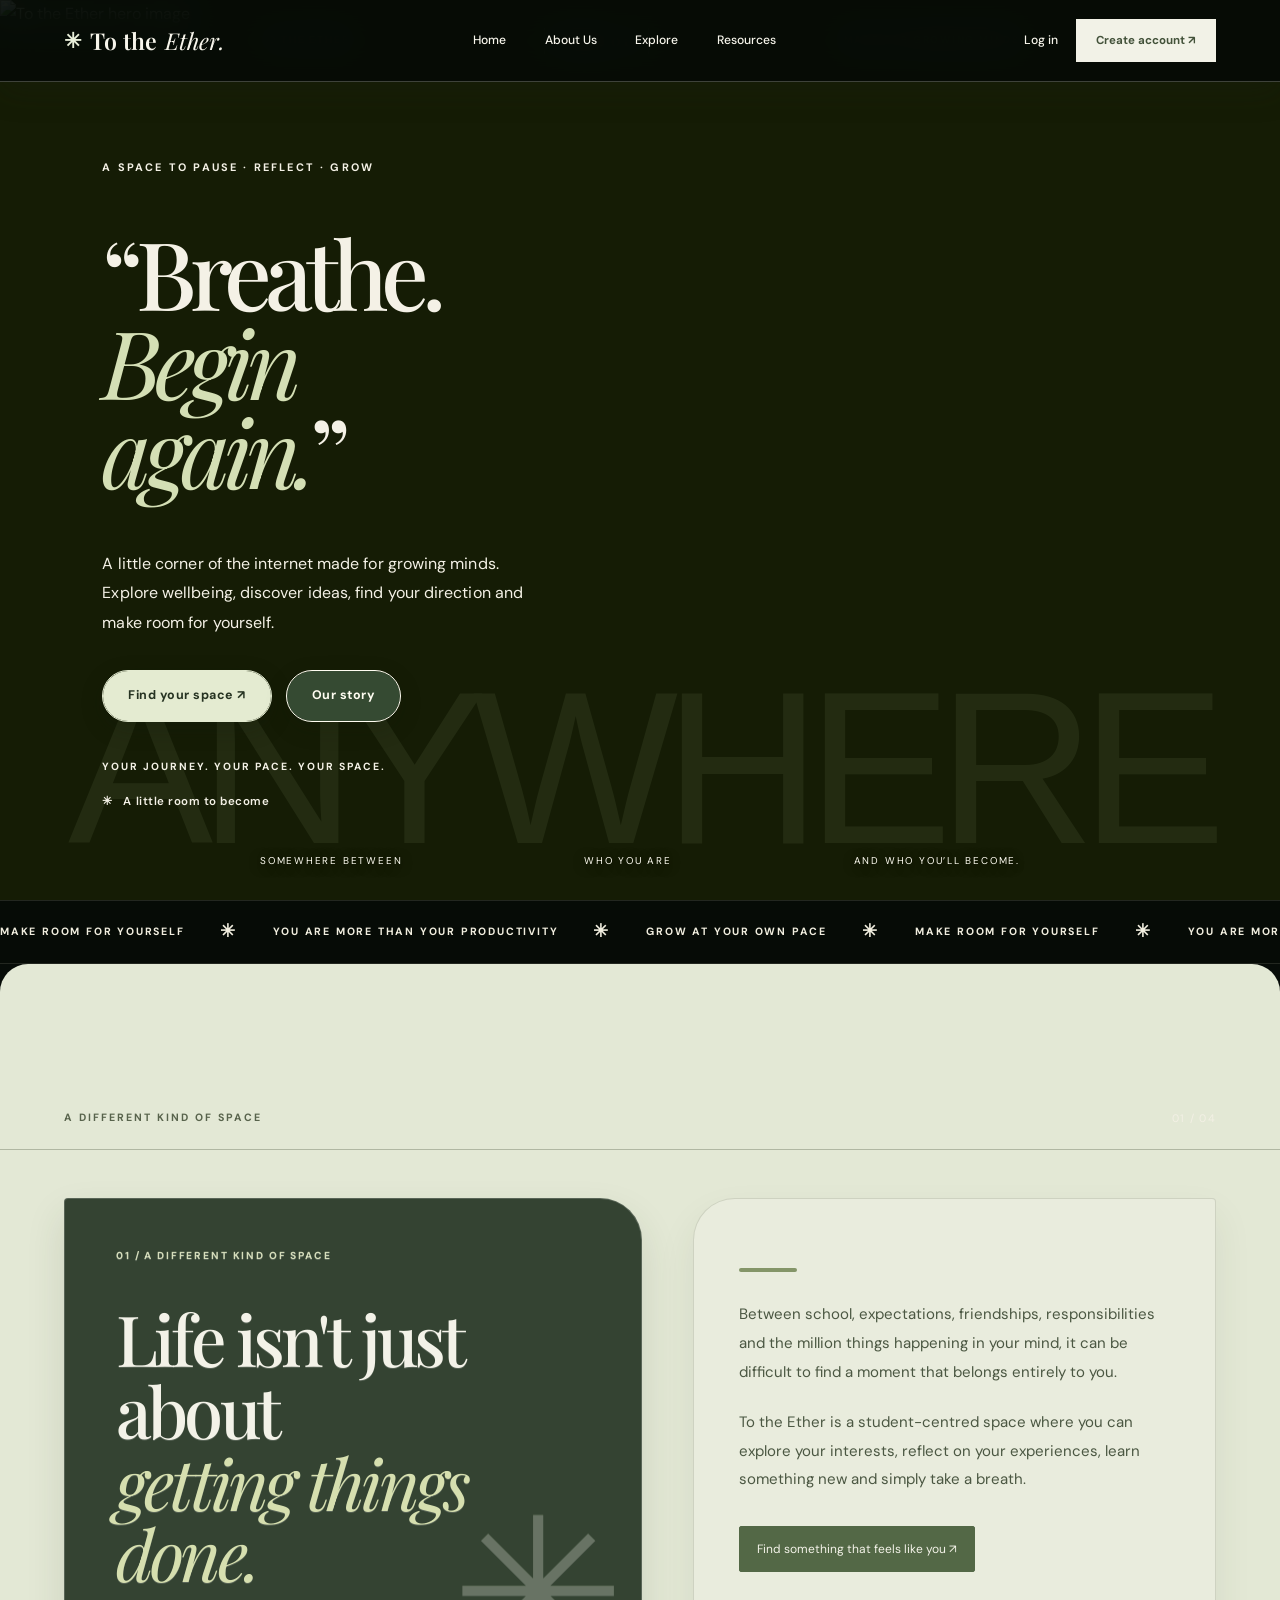
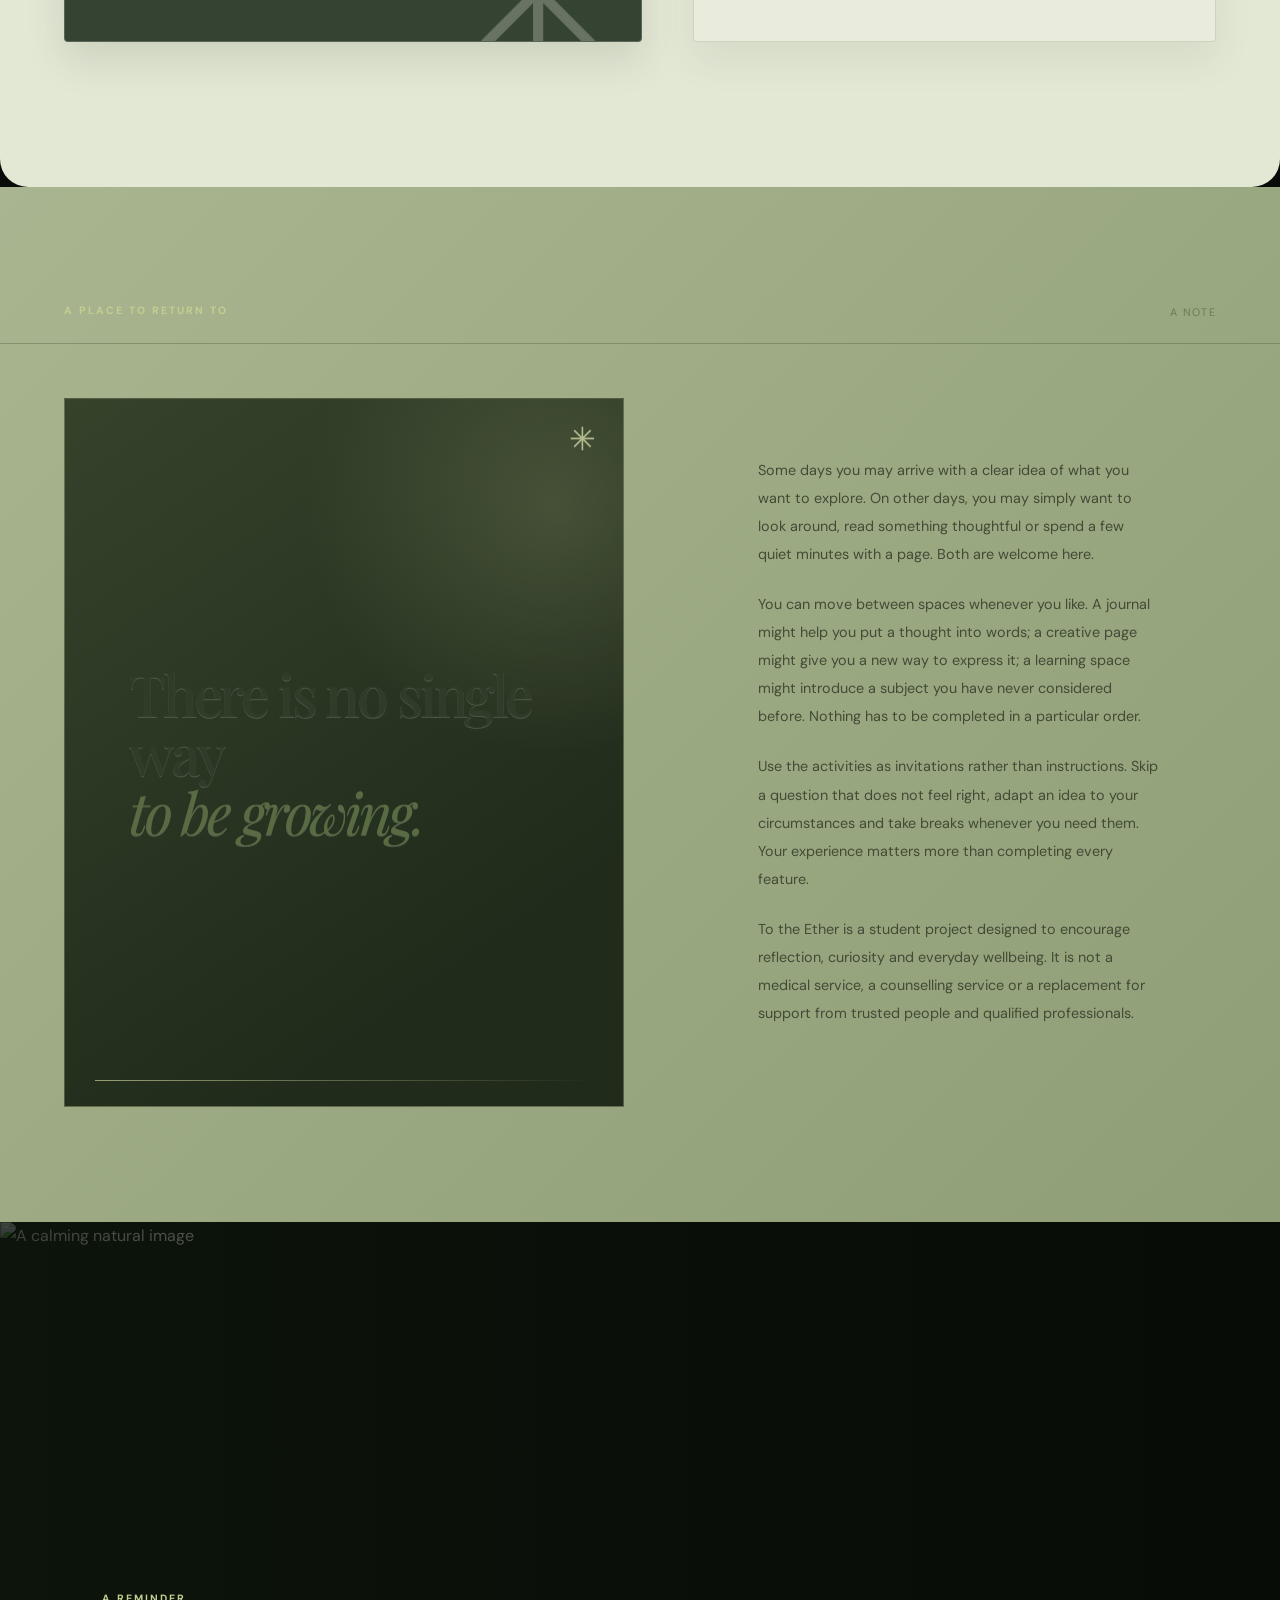
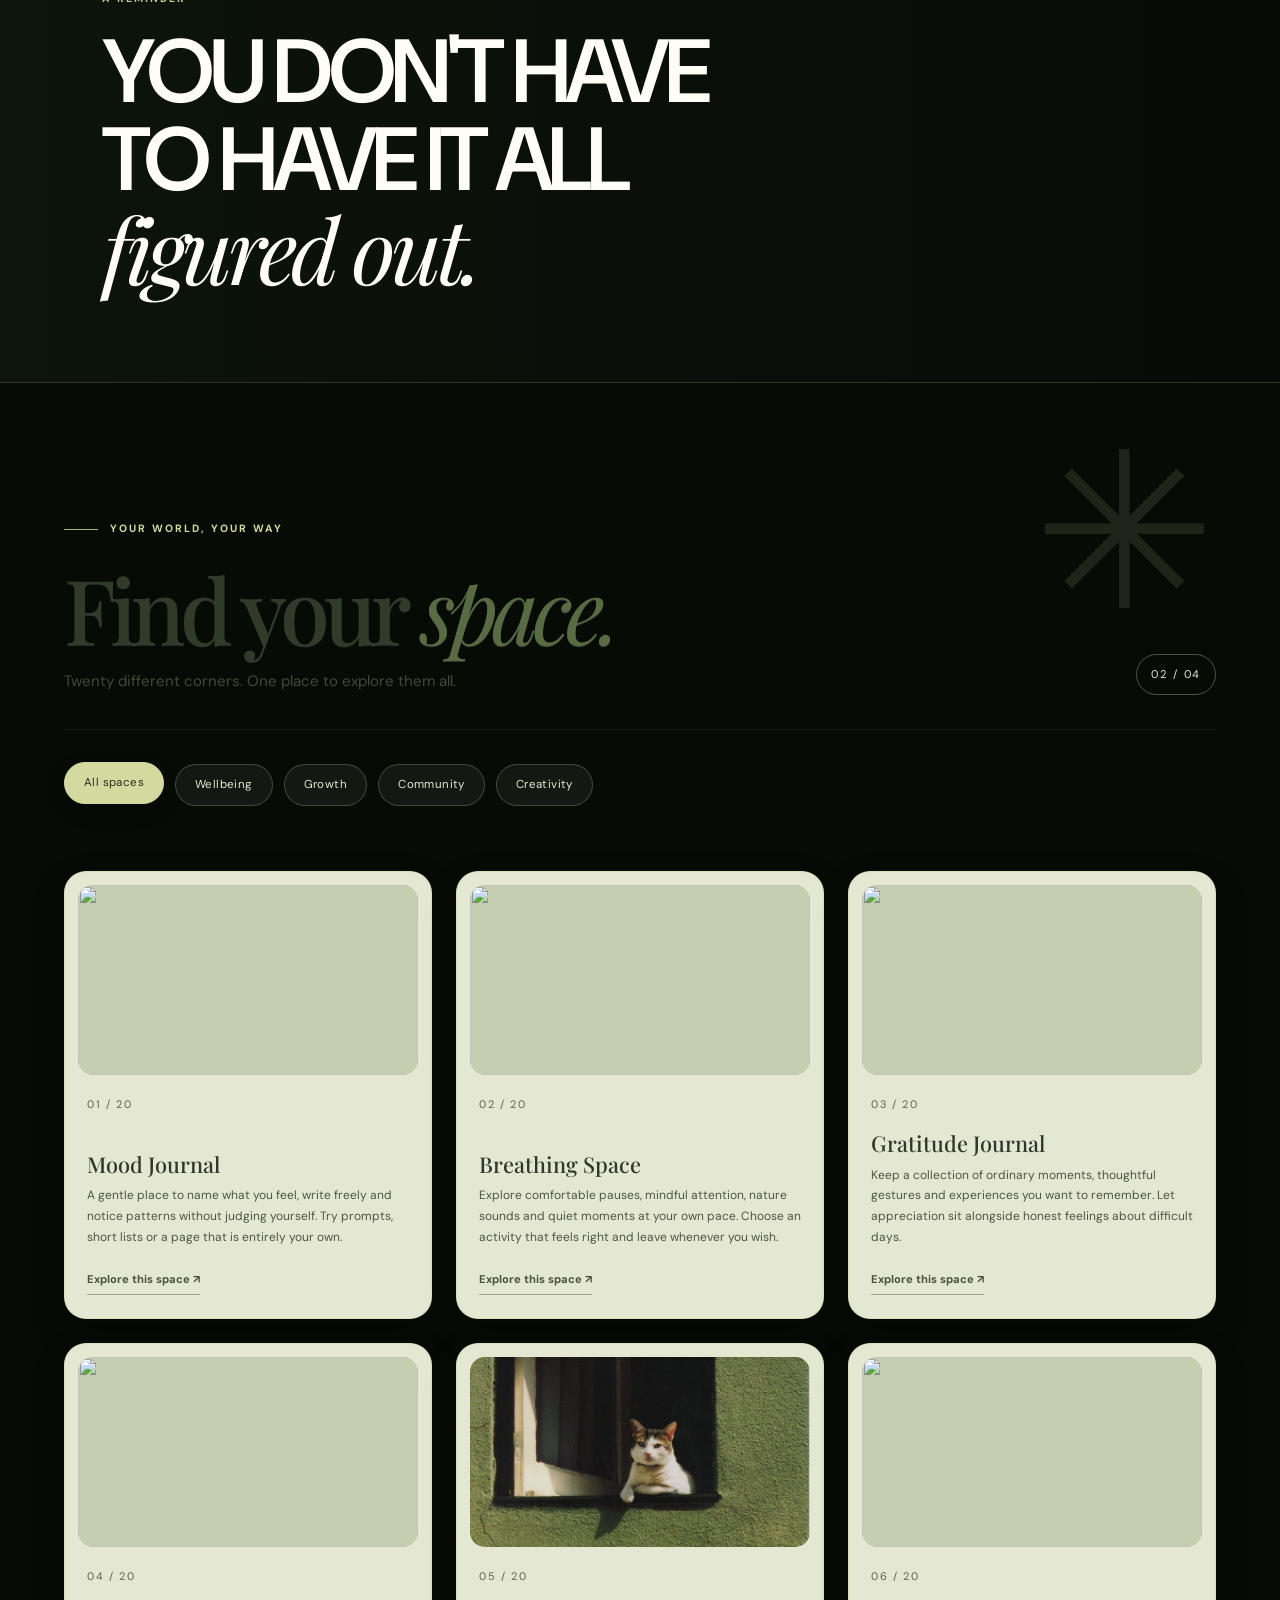
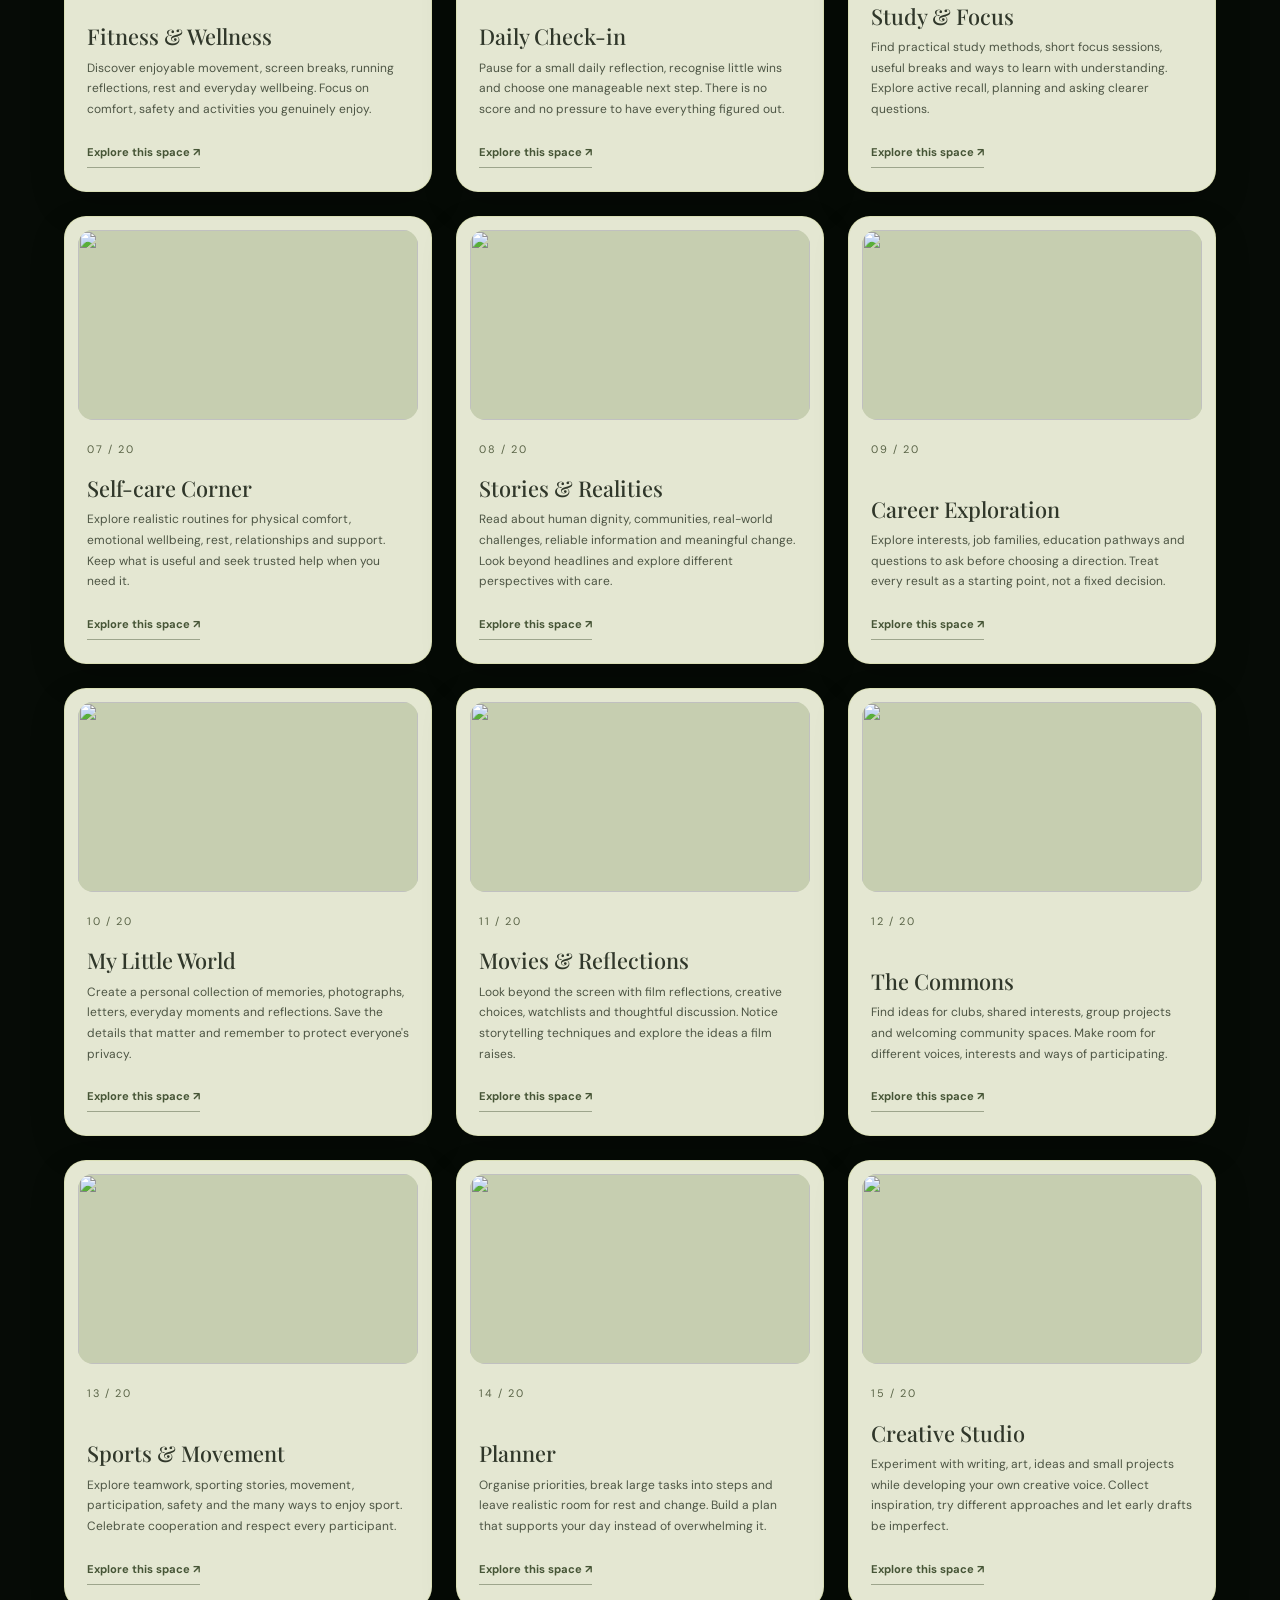
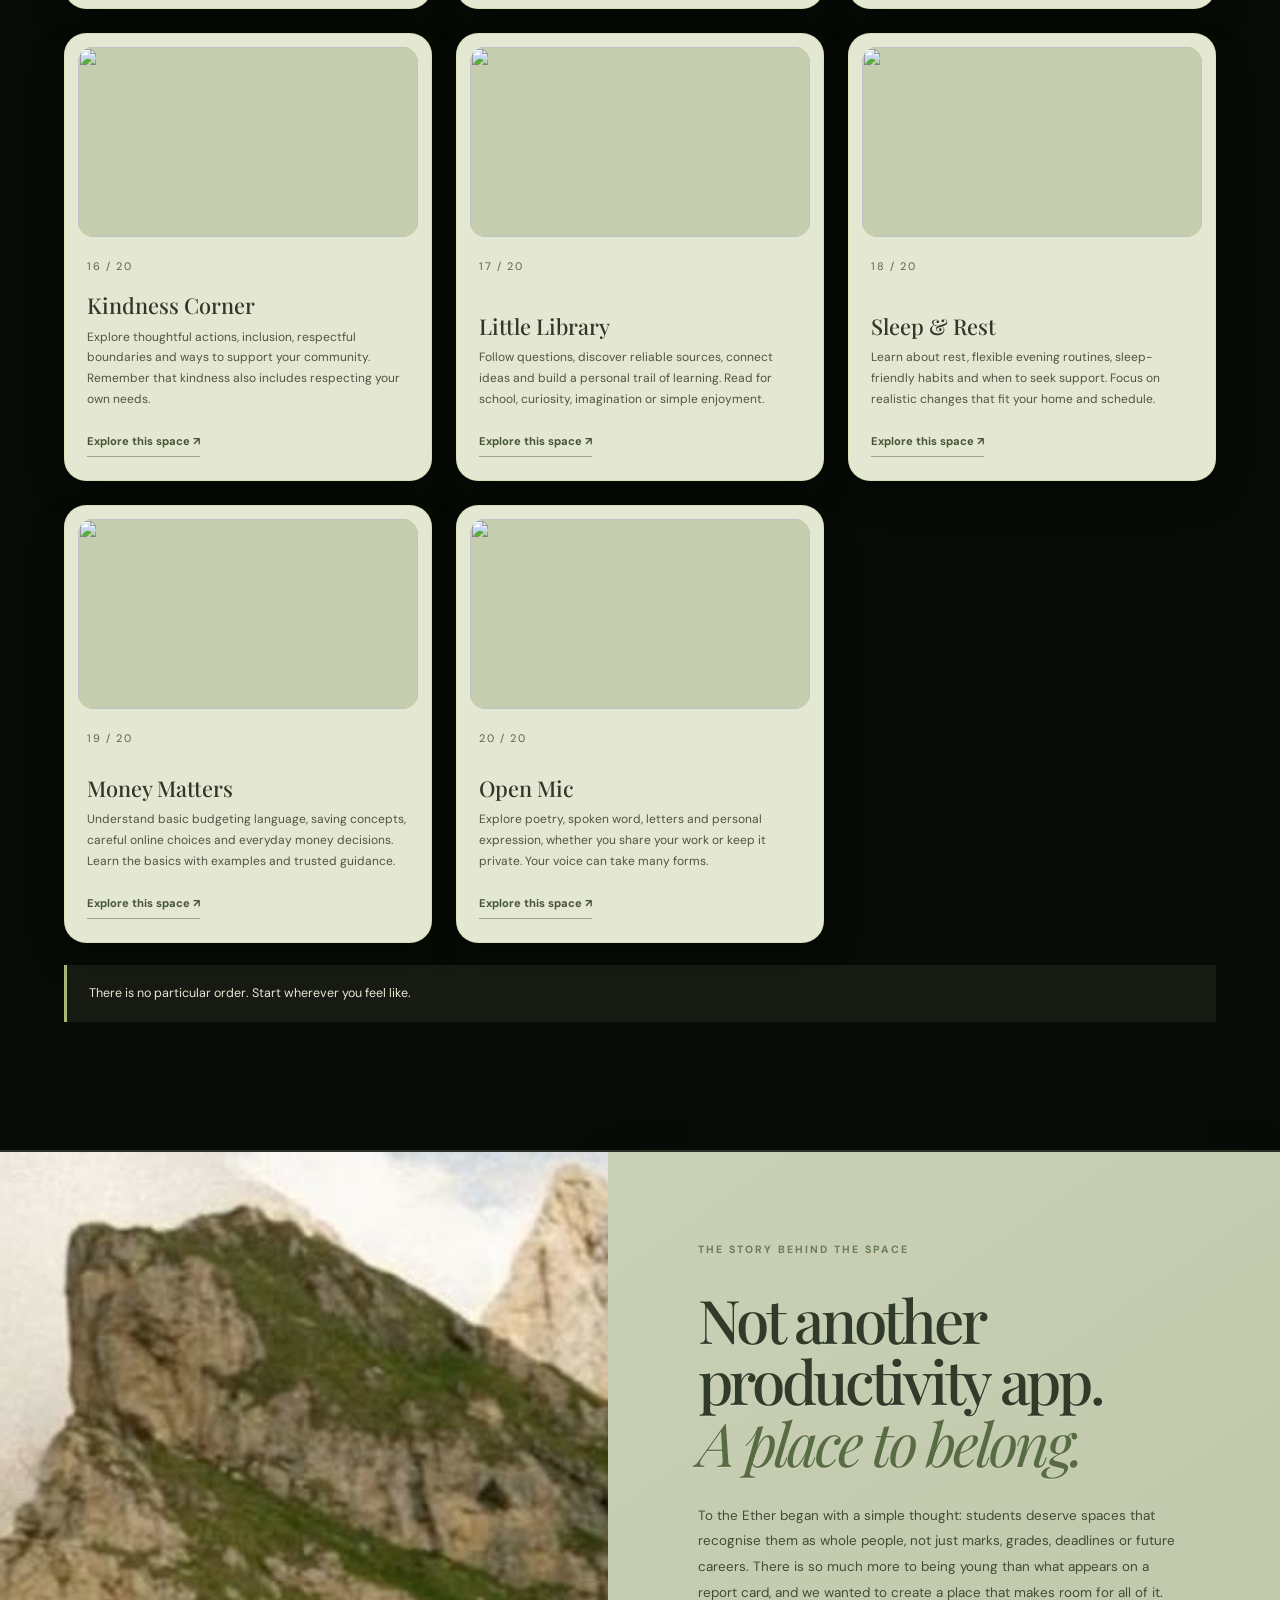
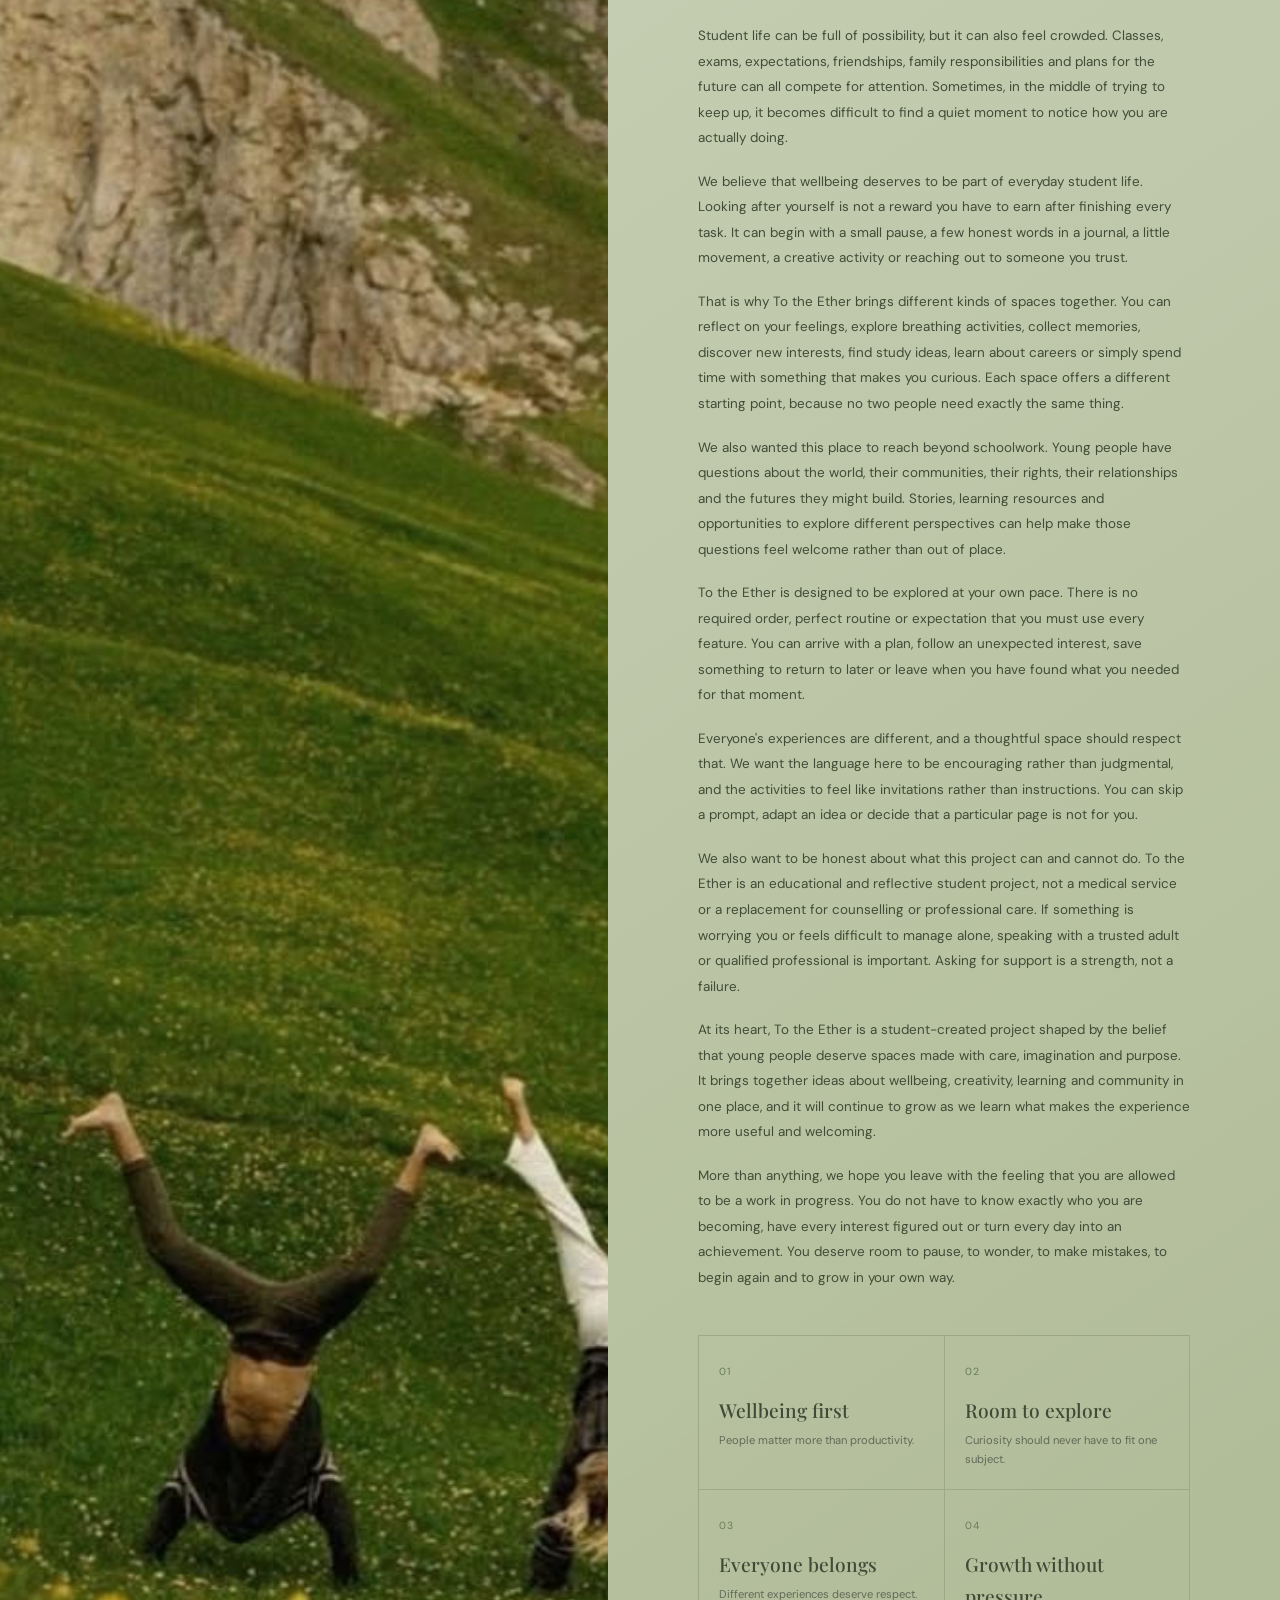
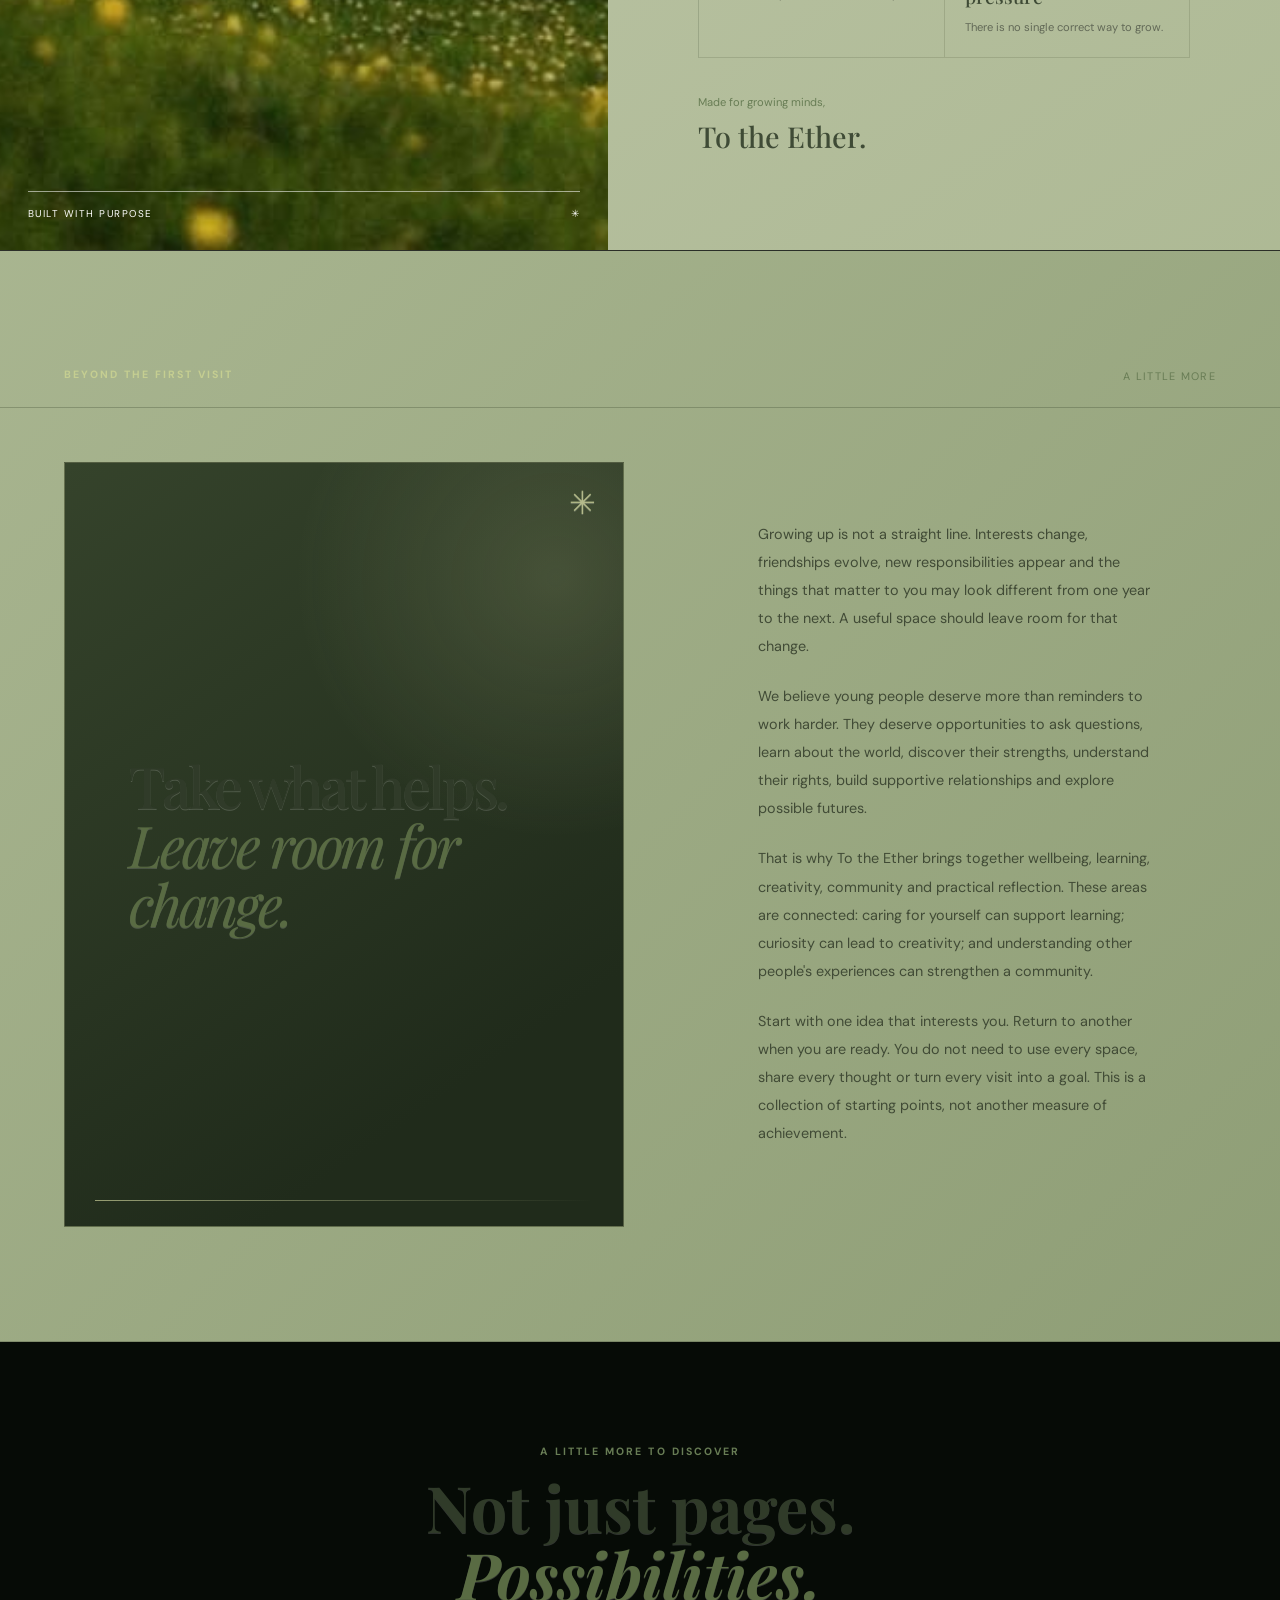
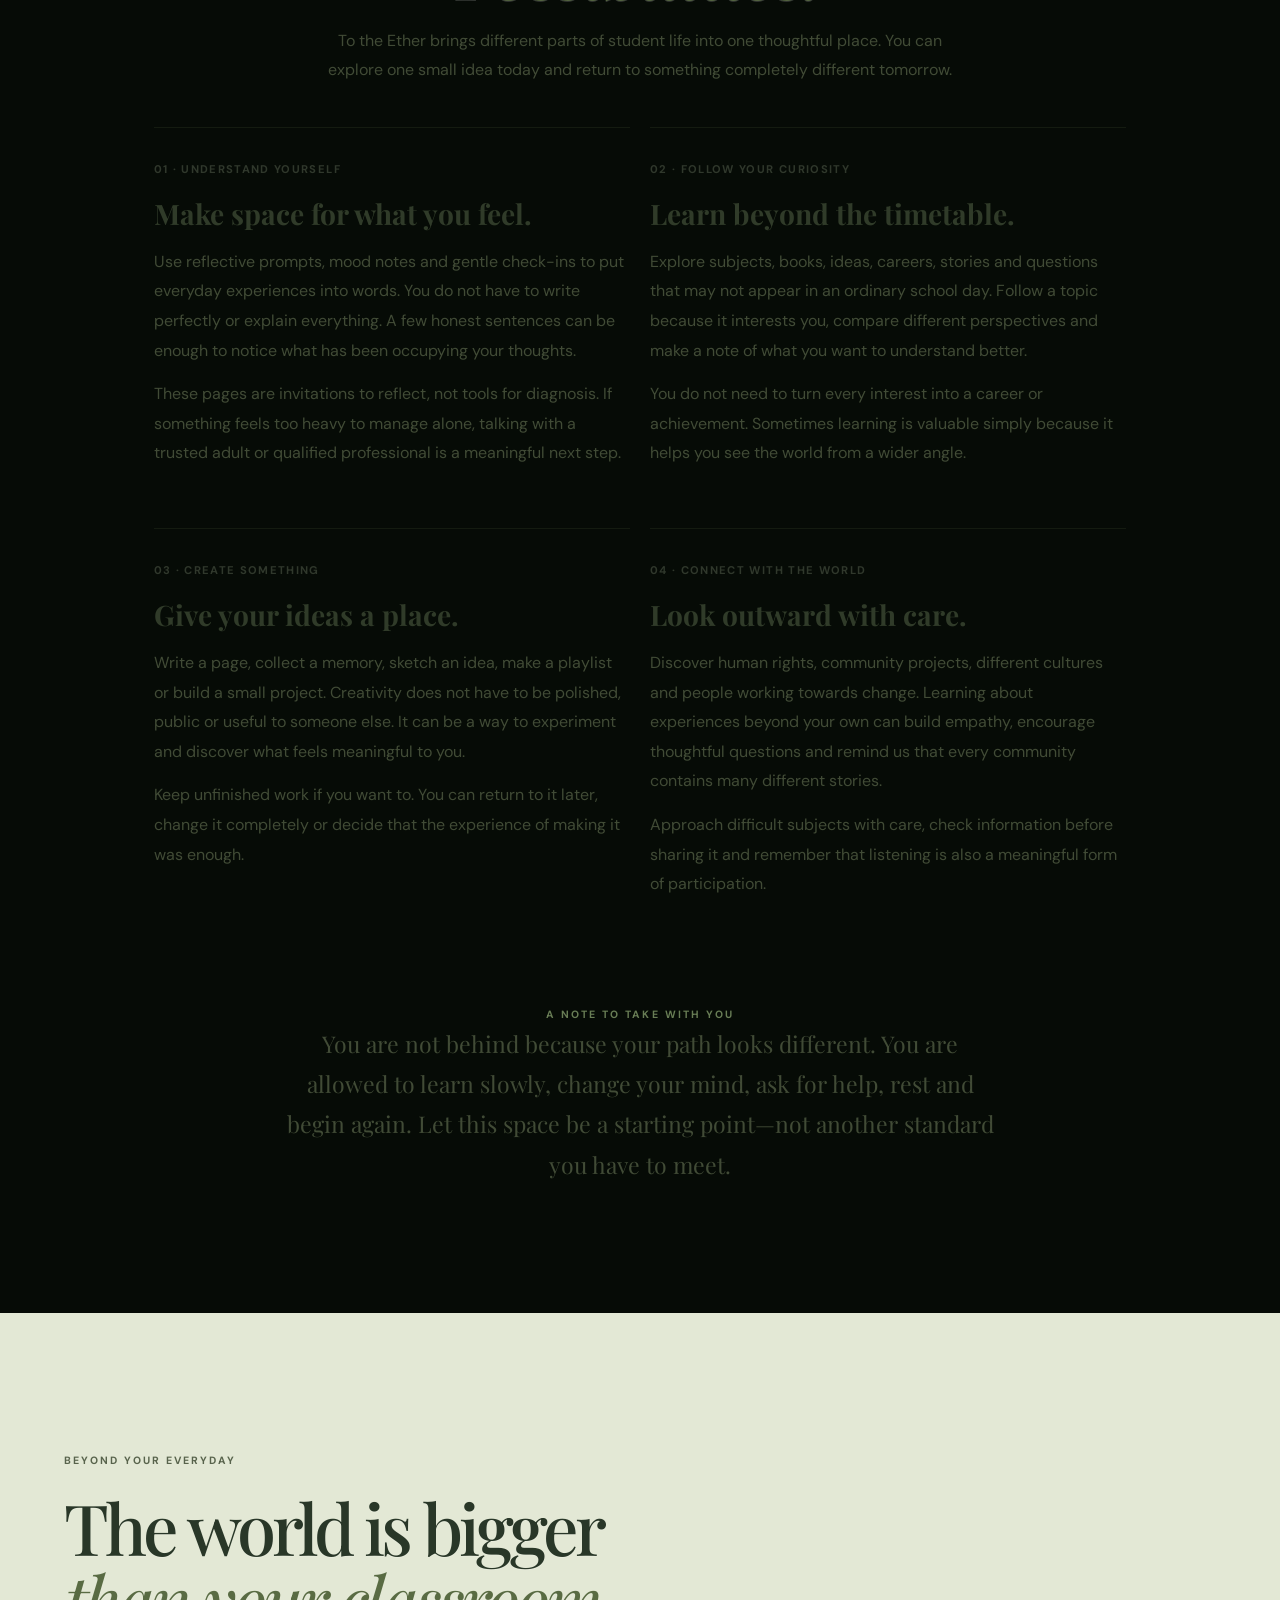
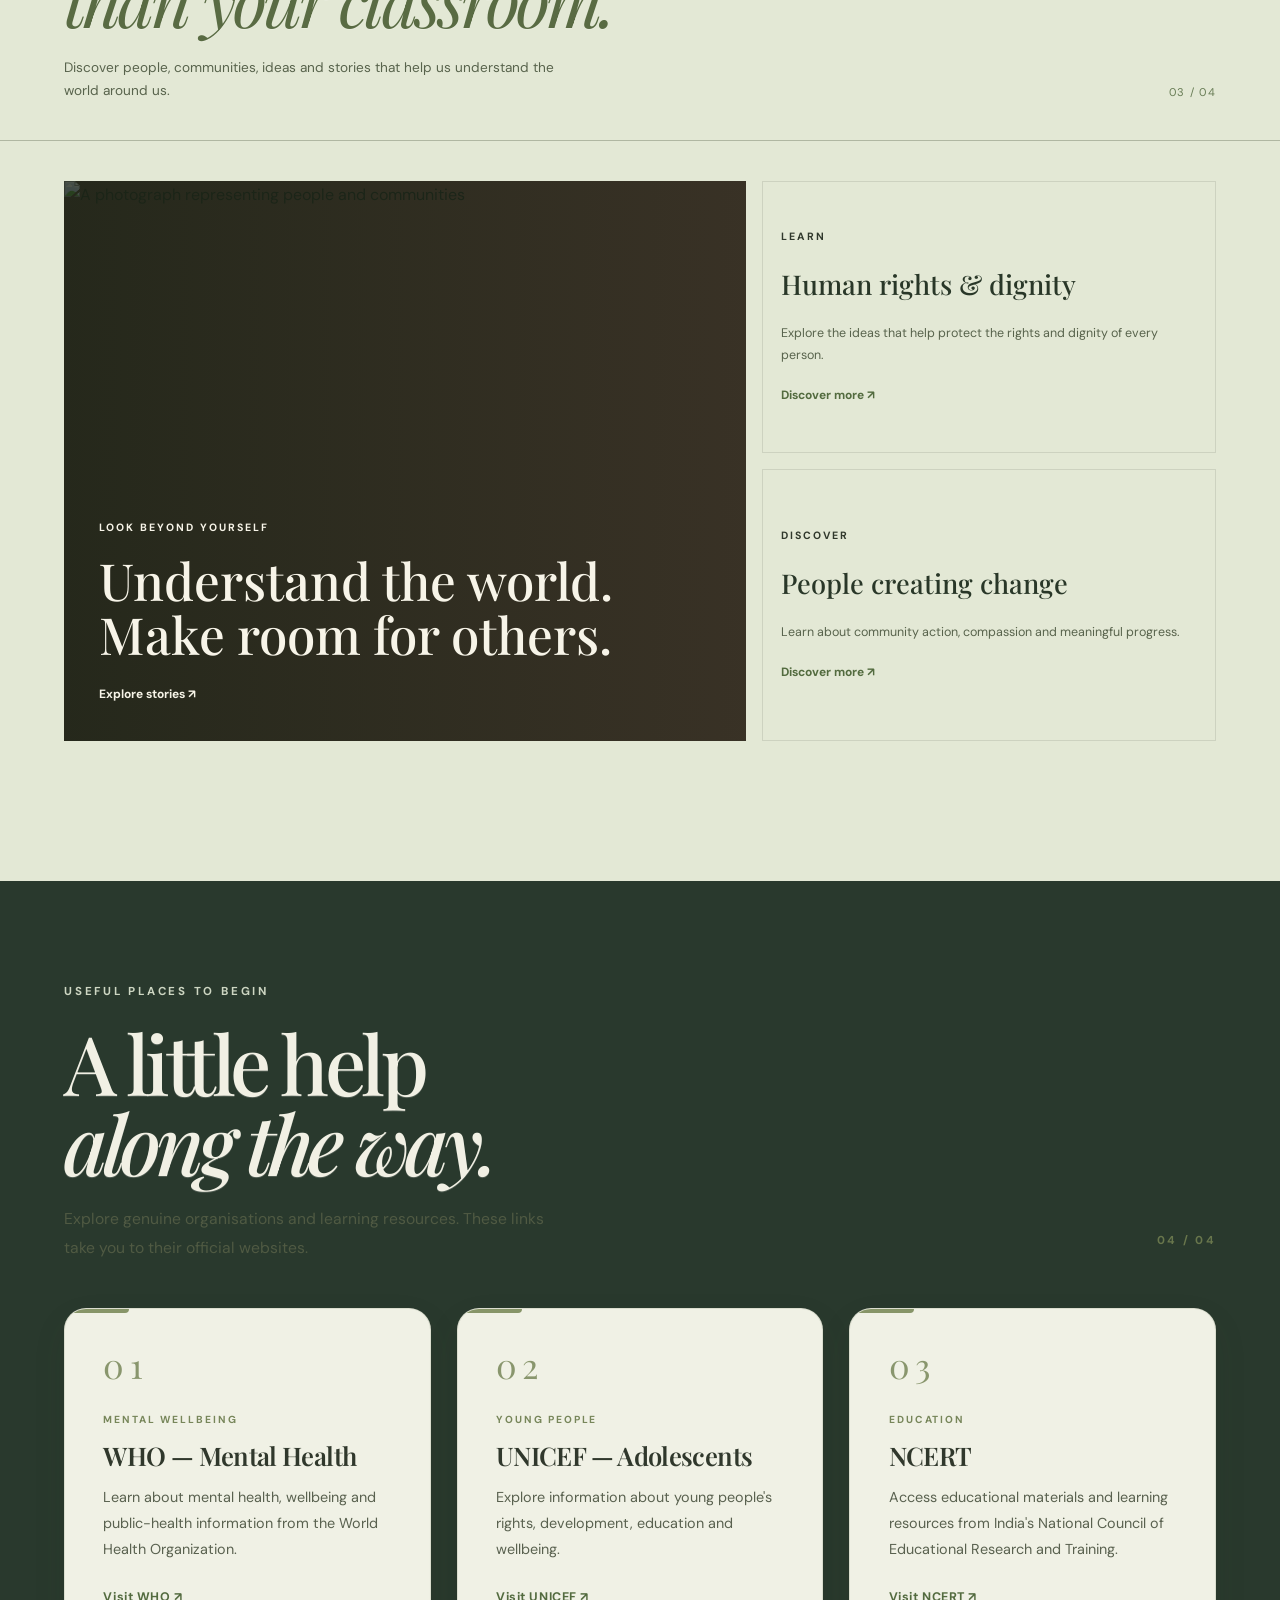
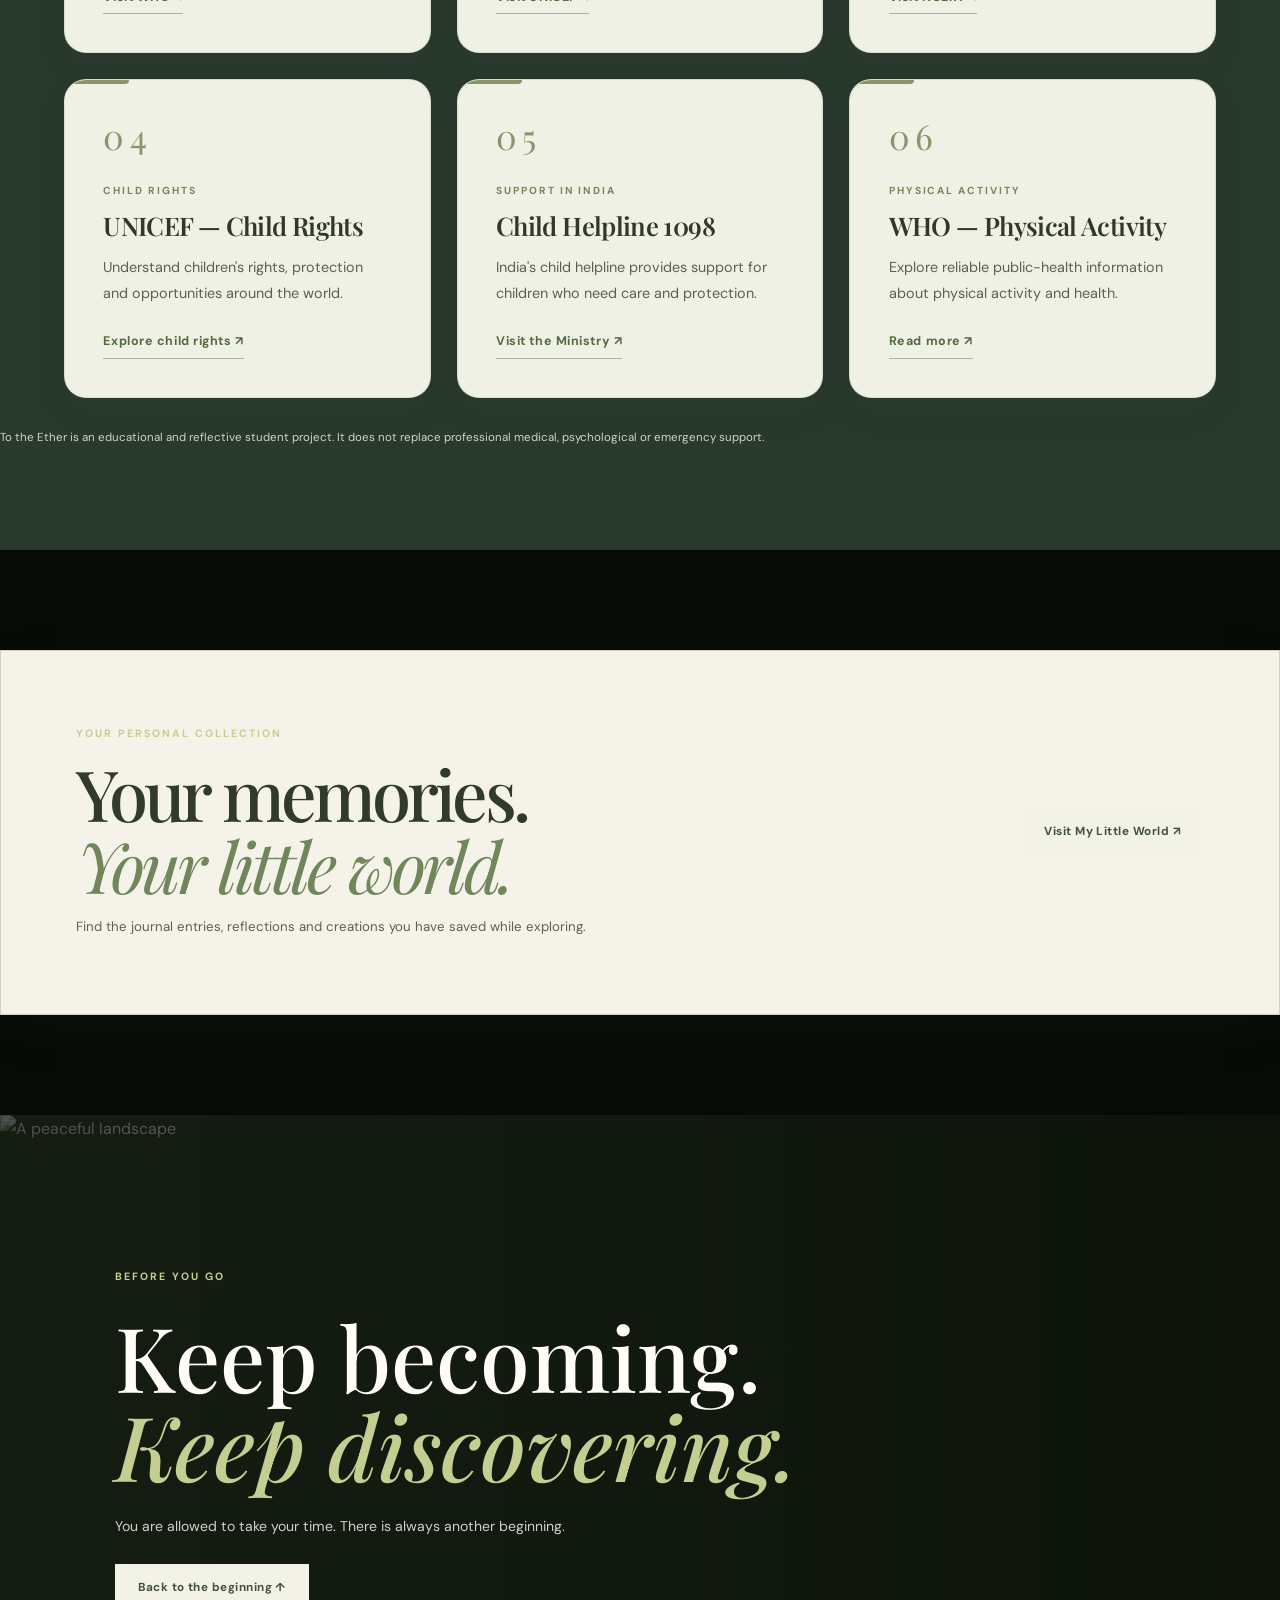
==== index.html @ 3d289f71 "Replace About Us image with a place to belong" ====
<!DOCTYPE html>
<html lang="en">
<head>
  <meta charset="UTF-8">
  <meta name="viewport" content="width=device-width, initial-scale=1.0">
  <meta name="theme-color" content="#080D08">
  <meta name="description" content="To the Ether — a thoughtful space for student wellbeing, creativity, learning and growth.">
  <title>To the Ether. | Your Space to Grow</title>

  <link rel="preconnect" href="https://fonts.googleapis.com">
  <link rel="preconnect" href="https://fonts.gstatic.com" crossorigin>
  <link href="https://fonts.googleapis.com/css2?family=DM+Sans:wght@400;500;600;700&family=Playfair+Display:ital,wght@0,500;0,600;0,700;1,500;1,600&display=swap" rel="stylesheet">

  <link rel="stylesheet" href="style.css">
  <script src="https://cdn.jsdelivr.net/npm/@supabase/supabase-js@2"></script>
  <script src="script.js" defer></script>
</head>

<body>

<header class="site-header">
  <a class="brand" href="#home" aria-label="To the Ether homepage">
    <span class="brand-symbol">✳</span>
    To the <i>Ether.</i>
  </a>

  <button class="menu-toggle" id="menuToggle"
    aria-label="Toggle navigation" aria-expanded="false" type="button">☰</button>

  <nav class="main-nav" id="mainNav">
    <a href="#home">Home</a>
    <a href="#about">About Us</a>
    <a href="#explore">Explore</a>
    <a href="#resources">Resources</a>
  </nav>

  <div class="header-actions">
    <button class="header-login" id="loginButton" type="button">Log in</button>
    <button class="header-cta" id="signupButton" type="button">Create account ↗</button>
  </div>
</header>

<main>

  <!-- CINEMATIC FOREST HOMEPAGE -->
  <section class="hero poster-hero" id="home">

    <div class="poster-meta" aria-label="Project details"><span>TO THE ETHER</span><b>VOL. 01</b><span>MADE FOR GROWING MINDS</span></div>
    <div class="poster-word" aria-hidden="true">ANYWHERE</div>

    <div class="hero-text-panel">
      <p class="eyebrow">A SPACE TO PAUSE · REFLECT · GROW</p>

      <h1>“Breathe.<br><i>Begin again.</i>”</h1>

      <p class="hero-description">
        A little corner of the internet made for growing minds.
        Explore wellbeing, discover ideas, find your direction
        and make room for yourself.
      </p>

      <div class="hero-actions">
        <a href="#explore" class="button button-primary">Find your space ↗</a>
        <a href="#about" class="button button-outline">Our story</a>
      </div>

      <p class="hero-note">YOUR JOURNEY. YOUR PACE. YOUR SPACE.</p>
      <span class="hero-location-pill">✳ &nbsp; A little room to become</span>
    </div>

    <div class="hero-image">
      <img src="https://i.pinimg.com/1200x/a6/4f/f8/a64ff87299cb4b6892f1850f51e16b0f.jpg" alt="To the Ether hero image">
      <div class="hero-image-caption">
        <span>SOMEWHERE BETWEEN</span>
        <span>WHO YOU ARE</span>
        <span>AND WHO YOU’LL BECOME.</span>
      </div>
    </div>

  </section>

  <!-- MESSAGE TICKER -->
  <section class="ticker" aria-label="Our message">
    <div class="ticker-track">
      <span>MAKE ROOM FOR YOURSELF</span><span>✳</span>
      <span>YOU ARE MORE THAN YOUR PRODUCTIVITY</span><span>✳</span>
      <span>GROW AT YOUR OWN PACE</span><span>✳</span>
      <span>MAKE ROOM FOR YOURSELF</span><span>✳</span>
      <span>YOU ARE MORE THAN YOUR PRODUCTIVITY</span><span>✳</span>
      <span>GROW AT YOUR OWN PACE</span>
    </div>
  </section>

  <!-- INTRODUCTION -->
  <section class="intro-section section-wrap life-note-section">
    <div class="intro-label">
      <span class="eyebrow">A DIFFERENT KIND OF SPACE</span>
      <span class="intro-number">01 / 04</span>
    </div>

    <div class="intro-content">
      <h2>Life isn't just about<br><i>getting things done.</i></h2>

      <div class="intro-copy">
        <p>
          Between school, expectations, friendships, responsibilities
          and the million things happening in your mind, it can be
          difficult to find a moment that belongs entirely to you.
        </p>

        <p>
          To the Ether is a student-centred space where you can
          explore your interests, reflect on your experiences,
          learn something new and simply take a breath.
        </p>

        <a href="#explore" class="text-link">
          Find something that feels like you ↗
        </a>
      </div>
    </div>
  </section>

  <!-- A NOTE ON HOW TO USE THIS SPACE -->
  <section class="intro-section section-wrap growth-note-section">
    <div class="intro-label">
      <span class="eyebrow">A PLACE TO RETURN TO</span>
      <span class="intro-number">A NOTE</span>
    </div>
    <div class="intro-content">
      <h2>There is no single way<br><i>to be growing.</i></h2>
      <div class="intro-copy">
        <p>Some days you may arrive with a clear idea of what you want to explore. On other days, you may simply want to look around, read something thoughtful or spend a few quiet minutes with a page. Both are welcome here.</p>
        <p>You can move between spaces whenever you like. A journal might help you put a thought into words; a creative page might give you a new way to express it; a learning space might introduce a subject you have never considered before. Nothing has to be completed in a particular order.</p>
        <p>Use the activities as invitations rather than instructions. Skip a question that does not feel right, adapt an idea to your circumstances and take breaks whenever you need them. Your experience matters more than completing every feature.</p>
        <p>To the Ether is a student project designed to encourage reflection, curiosity and everyday wellbeing. It is not a medical service, a counselling service or a replacement for support from trusted people and qualified professionals.</p>
      </div>
    </div>
  </section>

    <!-- BOTANICAL IMAGE BREAK -->
  <section class="image-break">
    <img
      src="https://i.pinimg.com/736x/df/5c/45/df5c45a921fd3f396d4d80c35bc8451c.jpg"
      alt="A calming natural image"
    >
    <div class="image-break-overlay"></div>

    <div class="image-break-text">
      <p class="eyebrow">A REMINDER</p>
      <h2>You don't have<br>to have it all<br><i>figured out.</i></h2>
    </div>
  </section>


  <!-- EXPLORE ALL 20 SPACES -->
  <section class="explore-section section-wrap" id="explore">
    <div class="section-heading">
      <div>
        <p class="eyebrow">YOUR WORLD, YOUR WAY</p>
        <h2>Find your <i>space.</i></h2>
        <p>Twenty different corners. One place to explore them all.</p>
      </div>

      <span class="section-index">02 / 04</span>
    </div>

    <div class="filter-bar" id="filterBar">
      <button class="filter-button active" type="button" data-filter="all">
        All spaces
      </button>

      <button class="filter-button" type="button" data-filter="wellbeing">
        Wellbeing
      </button>

      <button class="filter-button" type="button" data-filter="growth">
        Growth
      </button>

      <button class="filter-button" type="button" data-filter="community">
        Community
      </button>

      <button class="filter-button" type="button" data-filter="creative">
        Creativity
      </button>
    </div>

    <div class="feature-grid" id="featureGrid">
      <p>Preparing your spaces...</p>
    </div>

    <div class="explore-bottom">
      <p>There is no particular order. Start wherever you feel like.</p>
    </div>
  </section>

  <!-- ABOUT US -->
  <section class="about-section" id="about">

    <div class="about-image">
      <img src="images/a%20place%20to%20belong.jpg" alt="A place to belong">

      <div class="about-image-caption">
        <span>BUILT WITH PURPOSE</span>
        <span>✳</span>
      </div>
    </div>

    <div class="about-content">
      <p class="eyebrow">THE STORY BEHIND THE SPACE</p>

      <h2>Not another<br>productivity app.<br><i>A place to belong.</i></h2>

      <p>To the Ether began with a simple thought: students deserve spaces that recognise them as whole people, not just marks, grades, deadlines or future careers. There is so much more to being young than what appears on a report card, and we wanted to create a place that makes room for all of it.</p>

      <p>Student life can be full of possibility, but it can also feel crowded. Classes, exams, expectations, friendships, family responsibilities and plans for the future can all compete for attention. Sometimes, in the middle of trying to keep up, it becomes difficult to find a quiet moment to notice how you are actually doing.</p>

      <p>We believe that wellbeing deserves to be part of everyday student life. Looking after yourself is not a reward you have to earn after finishing every task. It can begin with a small pause, a few honest words in a journal, a little movement, a creative activity or reaching out to someone you trust.</p>

      <p>That is why To the Ether brings different kinds of spaces together. You can reflect on your feelings, explore breathing activities, collect memories, discover new interests, find study ideas, learn about careers or simply spend time with something that makes you curious. Each space offers a different starting point, because no two people need exactly the same thing.</p>

      <p>We also wanted this place to reach beyond schoolwork. Young people have questions about the world, their communities, their rights, their relationships and the futures they might build. Stories, learning resources and opportunities to explore different perspectives can help make those questions feel welcome rather than out of place.</p>

      <p>To the Ether is designed to be explored at your own pace. There is no required order, perfect routine or expectation that you must use every feature. You can arrive with a plan, follow an unexpected interest, save something to return to later or leave when you have found what you needed for that moment.</p>

      <p>Everyone's experiences are different, and a thoughtful space should respect that. We want the language here to be encouraging rather than judgmental, and the activities to feel like invitations rather than instructions. You can skip a prompt, adapt an idea or decide that a particular page is not for you.</p>

      <p>We also want to be honest about what this project can and cannot do. To the Ether is an educational and reflective student project, not a medical service or a replacement for counselling or professional care. If something is worrying you or feels difficult to manage alone, speaking with a trusted adult or qualified professional is important. Asking for support is a strength, not a failure.</p>

      <p>At its heart, To the Ether is a student-created project shaped by the belief that young people deserve spaces made with care, imagination and purpose. It brings together ideas about wellbeing, creativity, learning and community in one place, and it will continue to grow as we learn what makes the experience more useful and welcoming.</p>

      <p>More than anything, we hope you leave with the feeling that you are allowed to be a work in progress. You do not have to know exactly who you are becoming, have every interest figured out or turn every day into an achievement. You deserve room to pause, to wonder, to make mistakes, to begin again and to grow in your own way.</p>

      <div class="about-values">

        <div>
          <span>01</span>
          <h3>Wellbeing first</h3>
          <p>People matter more than productivity.</p>
        </div>

        <div>
          <span>02</span>
          <h3>Room to explore</h3>
          <p>Curiosity should never have to fit one subject.</p>
        </div>

        <div>
          <span>03</span>
          <h3>Everyone belongs</h3>
          <p>Different experiences deserve respect.</p>
        </div>

        <div>
          <span>04</span>
          <h3>Growth without pressure</h3>
          <p>There is no single correct way to grow.</p>
        </div>

      </div>

      <div class="about-signature">
        <span>Made for growing minds,</span>
        <strong>To the Ether.</strong>
      </div>
    </div>
  </section>

  <!-- BEYOND THE FIRST VISIT -->
  <section class="intro-section section-wrap beyond-note-section">
    <div class="intro-label">
      <span class="eyebrow">BEYOND THE FIRST VISIT</span>
      <span class="intro-number">A LITTLE MORE</span>
    </div>
    <div class="intro-content">
      <h2>Take what helps.<br><i>Leave room for change.</i></h2>
      <div class="intro-copy">
        <p>Growing up is not a straight line. Interests change, friendships evolve, new responsibilities appear and the things that matter to you may look different from one year to the next. A useful space should leave room for that change.</p>
        <p>We believe young people deserve more than reminders to work harder. They deserve opportunities to ask questions, learn about the world, discover their strengths, understand their rights, build supportive relationships and explore possible futures.</p>
        <p>That is why To the Ether brings together wellbeing, learning, creativity, community and practical reflection. These areas are connected: caring for yourself can support learning; curiosity can lead to creativity; and understanding other people's experiences can strengthen a community.</p>
        <p>Start with one idea that interests you. Return to another when you are ready. You do not need to use every space, share every thought or turn every visit into a goal. This is a collection of starting points, not another measure of achievement.</p>
      </div>
    </div>
  </section>


  <!-- MORE TO EXPLORE -->
  <section class="ether-editorial-section section-wrap" aria-labelledby="ether-more-title">
    <div class="ether-editorial-heading">
      <p class="eyebrow">A LITTLE MORE TO DISCOVER</p>
      <h2 id="ether-more-title">Not just pages.<br><i>Possibilities.</i></h2>
      <p>To the Ether brings different parts of student life into one thoughtful place. You can explore one small idea today and return to something completely different tomorrow.</p>
    </div>
    <div class="ether-note-grid">
      <article class="ether-note-card">
        <span class="eyebrow">01 · UNDERSTAND YOURSELF</span>
        <h3>Make space for what you feel.</h3>
        <p>Use reflective prompts, mood notes and gentle check-ins to put everyday experiences into words. You do not have to write perfectly or explain everything. A few honest sentences can be enough to notice what has been occupying your thoughts.</p>
        <p>These pages are invitations to reflect, not tools for diagnosis. If something feels too heavy to manage alone, talking with a trusted adult or qualified professional is a meaningful next step.</p>
      </article>
      <article class="ether-note-card">
        <span class="eyebrow">02 · FOLLOW YOUR CURIOSITY</span>
        <h3>Learn beyond the timetable.</h3>
        <p>Explore subjects, books, ideas, careers, stories and questions that may not appear in an ordinary school day. Follow a topic because it interests you, compare different perspectives and make a note of what you want to understand better.</p>
        <p>You do not need to turn every interest into a career or achievement. Sometimes learning is valuable simply because it helps you see the world from a wider angle.</p>
      </article>
      <article class="ether-note-card">
        <span class="eyebrow">03 · CREATE SOMETHING</span>
        <h3>Give your ideas a place.</h3>
        <p>Write a page, collect a memory, sketch an idea, make a playlist or build a small project. Creativity does not have to be polished, public or useful to someone else. It can be a way to experiment and discover what feels meaningful to you.</p>
        <p>Keep unfinished work if you want to. You can return to it later, change it completely or decide that the experience of making it was enough.</p>
      </article>
      <article class="ether-note-card">
        <span class="eyebrow">04 · CONNECT WITH THE WORLD</span>
        <h3>Look outward with care.</h3>
        <p>Discover human rights, community projects, different cultures and people working towards change. Learning about experiences beyond your own can build empathy, encourage thoughtful questions and remind us that every community contains many different stories.</p>
        <p>Approach difficult subjects with care, check information before sharing it and remember that listening is also a meaningful form of participation.</p>
      </article>
    </div>
    <div class="ether-editorial-foot">
      <p class="eyebrow">A NOTE TO TAKE WITH YOU</p>
      <p>You are not behind because your path looks different. You are allowed to learn slowly, change your mind, ask for help, rest and begin again. Let this space be a starting point—not another standard you have to meet.</p>
    </div>
  </section>

  <!-- STORIES -->
  <section class="stories-section section-wrap">

    <div class="section-heading">
      <div>
        <p class="eyebrow">BEYOND YOUR EVERYDAY</p>
        <h2>The world is bigger<br><i>than your classroom.</i></h2>
        <p>
          Discover people, communities, ideas and stories that
          help us understand the world around us.
        </p>
      </div>

      <span class="section-index">03 / 04</span>
    </div>

    <div class="stories-layout">

      <article class="story-feature">
        <img src="https://images.unsplash.com/photo-1747515203898-2df8f083f417?auto=format&fit=crop&w=1400&q=85"
          alt="A photograph representing people and communities">

        <div class="story-feature-overlay"></div>

        <div class="story-feature-content">
          <p class="eyebrow">LOOK BEYOND YOURSELF</p>
          <h3>Understand the world.<br>Make room for others.</h3>
          <a href="feature.html?id=stories">Explore stories ↗</a>
        </div>
      </article>

      <div class="story-side">

        <article class="story-small">
          <span class="eyebrow">LEARN</span>
          <h3>Human rights &amp; dignity</h3>
          <p>
            Explore the ideas that help protect the rights
            and dignity of every person.
          </p>
          <a href="feature.html?id=stories&page=human-rights">
            Discover more ↗
          </a>
        </article>

        <article class="story-small">
          <span class="eyebrow">DISCOVER</span>
          <h3>People creating change</h3>
          <p>
            Learn about community action, compassion
            and meaningful progress.
          </p>
          <a href="feature.html?id=stories&page=change-makers">
            Discover more ↗
          </a>
        </article>

      </div>
    </div>
  </section>

  <!-- RESOURCES -->
  <section class="resources-section section-wrap" id="resources">

    <div class="section-heading">
      <div>
        <p class="eyebrow">USEFUL PLACES TO BEGIN</p>
        <h2>A little help<br><i>along the way.</i></h2>
        <p>
          Explore genuine organisations and learning resources.
          These links take you to their official websites.
        </p>
      </div>

      <span class="section-index">04 / 04</span>
    </div>

    <div class="resources-grid">

      <article class="resource-card">
        <span class="resource-number">01</span>
        <p class="eyebrow">MENTAL WELLBEING</p>
        <h3>WHO — Mental Health</h3>
        <p>
          Learn about mental health, wellbeing and public-health
          information from the World Health Organization.
        </p>
        <a href="https://www.who.int/health-topics/mental-health"
          target="_blank" rel="noopener noreferrer">Visit WHO ↗</a>
      </article>

      <article class="resource-card">
        <span class="resource-number">02</span>
        <p class="eyebrow">YOUNG PEOPLE</p>
        <h3>UNICEF — Adolescents</h3>
        <p>
          Explore information about young people's rights,
          development, education and wellbeing.
        </p>
        <a href="https://www.unicef.org/adolescence"
          target="_blank" rel="noopener noreferrer">Visit UNICEF ↗</a>
      </article>

      <article class="resource-card">
        <span class="resource-number">03</span>
        <p class="eyebrow">EDUCATION</p>
        <h3>NCERT</h3>
        <p>
          Access educational materials and learning resources
          from India's National Council of Educational Research
          and Training.
        </p>
        <a href="https://ncert.nic.in/"
          target="_blank" rel="noopener noreferrer">Visit NCERT ↗</a>
      </article>

      <article class="resource-card">
        <span class="resource-number">04</span>
        <p class="eyebrow">CHILD RIGHTS</p>
        <h3>UNICEF — Child Rights</h3>
        <p>
          Understand children's rights, protection and
          opportunities around the world.
        </p>
        <a href="https://www.unicef.org/child-rights-convention"
          target="_blank" rel="noopener noreferrer">Explore child rights ↗</a>
      </article>

      <article class="resource-card">
        <span class="resource-number">05</span>
        <p class="eyebrow">SUPPORT IN INDIA</p>
        <h3>Child Helpline 1098</h3>
        <p>
          India's child helpline provides support for children
          who need care and protection.
        </p>
        <a href="https://www.spniwcd.wcd.gov.in/"
          target="_blank" rel="noopener noreferrer">Visit the Ministry ↗</a>
      </article>

      <article class="resource-card">
        <span class="resource-number">06</span>
        <p class="eyebrow">PHYSICAL ACTIVITY</p>
        <h3>WHO — Physical Activity</h3>
        <p>
          Explore reliable public-health information about
          physical activity and health.
        </p>
        <a href="https://www.who.int/news-room/fact-sheets/detail/physical-activity"
          target="_blank" rel="noopener noreferrer">Read more ↗</a>
      </article>

    </div>

    <p class="resources-note">
      To the Ether is an educational and reflective student project.
      It does not replace professional medical, psychological or
      emergency support.
    </p>
  </section>

  <!-- SAVED PAGES -->
  <section class="saved-library-section section-wrap" id="myLibrary">

    <div class="saved-library-content">
      <div>
        <p class="eyebrow">YOUR PERSONAL COLLECTION</p>
        <h2>Your memories.<br><i>Your little world.</i></h2>
        <p>
          Find the journal entries, reflections and creations
          you have saved while exploring.
        </p>
      </div>

      <a href="feature.html?id=scrapbook" class="button button-primary">
        Visit My Little World ↗
      </a>
    </div>

  </section>

  <!-- FINAL MESSAGE -->
  <section class="closing-section">
    <img src="images/closing.jpg" alt="A peaceful landscape">
    <div class="closing-overlay"></div>

    <div class="closing-content">
      <p class="eyebrow">BEFORE YOU GO</p>
      <h2>Keep becoming.<br><i>Keep discovering.</i></h2>
      <p>
        You are allowed to take your time.
        There is always another beginning.
      </p>
      <a href="#home" class="button button-primary">
        Back to the beginning ↑
      </a>
    </div>
  </section>

</main>

<!-- OPTIONAL ACCOUNT MODAL -->
<div class="auth-modal" id="authModal" aria-hidden="true" hidden>
  <div class="auth-modal-backdrop" id="authBackdrop"></div>

  <div class="auth-modal-content"
    role="dialog" aria-modal="true" aria-labelledby="authTitle">

    <button class="auth-close" id="authClose"
      type="button" aria-label="Close login window">×</button>

    <p class="eyebrow">YOUR PERSONAL COLLECTION</p>
    <h2 id="authTitle">Come on in.</h2>

    <p id="authDescription">
      Create an optional account to keep your personal collection
      associated with your account.
    </p>

    <form id="authForm">
      <label for="authEmail">Email address</label>
      <input type="email" id="authEmail"
        autocomplete="email" required placeholder="you@example.com">

      <label for="authPassword">Password</label>
      <input type="password" id="authPassword"
        autocomplete="current-password" minlength="8"
        required placeholder="At least 8 characters">

      <button type="submit" id="authSubmit"
        class="button button-primary">Log in</button>
    </form>

    <p id="authMessage" role="status"></p>

    <button type="button" id="authSwitch" class="auth-switch">
      New here? Create an account
    </button>
  </div>
</div>

<!-- FOOTER -->
<footer class="site-footer">

  <div class="footer-main">

    <div class="footer-brand">
      <a class="brand" href="#home">To the <i>Ether.</i></a>
      <p>
        A space for growing minds, curious hearts
        and everything in between.
      </p>
    </div>

    <div class="footer-links">
      <h3>Explore</h3>
      <a href="#explore">All spaces</a>
      <a href="#about">About us</a>
      <a href="#resources">Resources</a>
    </div>

    <div class="footer-links">
      <h3>Our spaces</h3>
      <a href="feature.html?id=mood">Mood Journal</a>
      <a href="feature.html?id=breathing">Breathing Space</a>
      <a href="feature.html?id=career">Career Exploration</a>
      <a href="feature.html?id=scrapbook">My Little World</a>
    </div>

  </div>

  <div class="footer-bottom">
    <small>© <span id="year"></span> To the Ether. All rights reserved.</small>
    <small>Made with purpose. Grow gently.</small>
    <a href="#home">Back to top ↑</a>
  </div>

</footer>

</body>
</html>
---- style.css ----
/* =========================================================
   TO THE ETHER. — ORGANIC OLIVE EDITION
   Cinematic forest homepage + botanical editorial interiors
   ========================================================= */

/* 01 — COLOUR PALETTE */

:root {
  --pepper: #151c05;
  --forest: #1d2b18;
  --deep-forest: #101b10;
  --hinterlands: #2f3c11;
  --olive: #57602c;
  --moss: #737b49;
  --sage: #919b72;
  --pistachio: #d4d9a0;
  --cream: #f3f0e5;
  --paper: #e9e5d5;
  --white: #fffdf5;
  --cocoa: #594638;
  --espresso: #33291f;
  --line: rgba(243, 240, 229, .18);
  --glass: rgba(210, 218, 176, .12);
  --serif: "Playfair Display", Georgia, serif;
  --sans: "DM Sans", Arial, sans-serif;
  --ease: .35s ease;
}

/* 02 — RESET */

* {
  margin: 0;
  padding: 0;
  box-sizing: border-box;
}

html {
  scroll-behavior: smooth;
  scroll-padding-top: 90px;
}

body {
  min-height: 100vh;
  overflow-x: hidden;
  color: var(--cream);
  background-color: var(--pepper);
  background-image:
    linear-gradient(rgba(15, 24, 12, .88), rgba(15, 24, 12, .94)),
    url("images/olive-texture.jpg"),
    radial-gradient(ellipse at 15% 20%, rgba(115, 123, 73, .2), transparent 40%),
    radial-gradient(ellipse at 90% 80%, rgba(89, 70, 56, .16), transparent 35%);
  background-size: cover, cover, auto, auto;
  background-position: center, center, center, center;
  background-attachment: fixed;
  font-family: var(--sans);
  line-height: 1.7;
}

body.modal-open {
  overflow: hidden;
}

img {
  display: block;
  max-width: 100%;
}

a {
  color: inherit;
  text-decoration: none;
}

button,
input,
textarea,
select {
  font: inherit;
}

button {
  cursor: pointer;
}

::selection {
  color: var(--pepper);
  background: var(--pistachio);
}

.section-wrap {
  width: min(1380px, 90%);
  margin-inline: auto;
}

.eyebrow {
  color: var(--pistachio);
  font-size: .66rem;
  font-weight: 700;
  letter-spacing: .19em;
  line-height: 1.6;
  text-transform: uppercase;
}

.section-index {
  color: var(--sage);
  font-size: .7rem;
  letter-spacing: .12em;
  white-space: nowrap;
}

/* 03 — SHARED BOTANICAL TEXTURE */

.hero-text-panel,
.feature-page,
.about-content,
.saved-library-content,
.feature-content,
.story-small,
.resource-card,
.feature-page .saved-sidebar {
  background-image:
    linear-gradient(rgba(23, 34, 17, .86), rgba(23, 34, 17, .9)),
    url("images/olive-texture.jpg");
  background-size: cover;
  background-position: center;
}

.feature-page {
  background-color: var(--deep-forest);
  color: var(--cream);
}

/* 04 — HEADER */

.site-header {
  position: absolute;
  z-index: 50;
  top: 0;
  left: 0;
  display: flex;
  width: 100%;
  min-height: 82px;
  align-items: center;
  justify-content: space-between;
  gap: 25px;
  padding: 18px 5%;
  color: var(--white);
  border-bottom: 1px solid rgba(255, 255, 255, .15);
}

.brand {
  display: inline-flex;
  align-items: center;
  gap: 8px;
  color: var(--white);
  font-family: var(--serif);
  font-size: 1.45rem;
  font-weight: 600;
  white-space: nowrap;
}

.brand i {
  font-weight: 400;
}

.brand-symbol {
  color: var(--pistachio);
  font-family: var(--sans);
  font-size: 1.3rem;
}

.main-nav {
  display: flex;
  align-items: center;
  justify-content: center;
  gap: clamp(18px, 3vw, 43px);
}

.main-nav a,
.header-login {
  position: relative;
  color: rgba(255, 255, 255, .86);
  font-size: .76rem;
  font-weight: 500;
  transition: color var(--ease);
}

.main-nav a::after {
  position: absolute;
  right: 0;
  bottom: -7px;
  left: 0;
  width: 0;
  height: 1px;
  content: "";
  background: var(--pistachio);
  transition: width var(--ease);
}

.main-nav a:hover {
  color: var(--pistachio);
}

.main-nav a:hover::after {
  width: 100%;
}

.header-actions {
  display: flex;
  align-items: center;
  gap: 18px;
}

.header-login {
  padding: 8px 0;
  background: transparent;
  border: 0;
}

.header-login:hover {
  color: var(--pistachio);
}

.header-cta {
  padding: 11px 19px;
  color: var(--pepper);
  background: var(--pistachio);
  border: 1px solid var(--pistachio);
  font-size: .72rem;
  font-weight: 700;
  transition: var(--ease);
}

.header-cta:hover {
  color: var(--pistachio);
  background: transparent;
}

.menu-toggle {
  display: none;
  padding: 8px 12px;
  color: var(--cream);
  background: transparent;
  border: 1px solid var(--line);
  font-size: 1.2rem;
}

/* 05 — HOMEPAGE CINEMATIC HERO */

.hero {
  position: relative;
  display: grid;
  min-height: min(900px, 100svh);
  grid-template-columns: 44% 56%;
  overflow: hidden;
  isolation: isolate;
  background: var(--forest);
}

.hero-text-panel {
  position: relative;
  z-index: 2;
  display: flex;
  min-height: 760px;
  flex-direction: column;
  align-items: flex-start;
  justify-content: center;
  padding: 145px 8% 85px 10%;
  background-color: rgba(33, 45, 27, .94);
  background-image:
    linear-gradient(rgba(31, 43, 27, .82), rgba(31, 43, 27, .87)),
    url("images/olive-texture.jpg"),
    radial-gradient(ellipse at 18% 18%, rgba(212, 217, 160, .16), transparent 40%);
  background-size: cover;
}

.hero-text-panel::before {
  position: absolute;
  inset: 0;
  z-index: -1;
  content: "";
  background: radial-gradient(ellipse at 30% 40%, transparent 20%, rgba(0, 0, 0, .3) 100%);
}

.hero-text-panel > * {
  position: relative;
  z-index: 1;
}

.hero-text-panel .eyebrow {
  margin-bottom: 30px;
}

.hero h1 {
  max-width: 760px;
  color: var(--white);
  font-family: var(--sans);
  font-size: clamp(3.2rem, 5.5vw, 6.4rem);
  font-weight: 600;
  line-height: .98;
  letter-spacing: -.075em;
}

.hero h1 i {
  color: var(--pistachio);
  font-family: var(--serif);
  font-weight: 500;
  letter-spacing: -.06em;
}

.hero-description {
  max-width: 440px;
  margin-top: 32px;
  color: rgba(255, 255, 255, .78);
  font-size: .92rem;
  line-height: 1.9;
}

.hero-actions {
  display: flex;
  flex-wrap: wrap;
  align-items: center;
  gap: 13px;
  margin-top: 30px;
}

.hero-note {
  margin-top: 42px;
  color: rgba(255, 255, 255, .58);
  font-size: .61rem;
  letter-spacing: .2em;
}

.hero-image {
  position: relative;
  min-height: 760px;
  overflow: hidden;
  background: #35432b;
}

.hero-image img {
  width: 100%;
  height: 100%;
  min-height: 760px;
  object-fit: cover;
  object-position: center;
  filter: saturate(.82) contrast(1.06);
}

.hero-image::after {
  position: absolute;
  inset: 0;
  content: "";
  pointer-events: none;
  background:
    linear-gradient(90deg, rgba(20, 29, 16, .16), transparent 28%),
    linear-gradient(0deg, rgba(12, 18, 10, .4), transparent 35%);
}

.hero-image-caption {
  position: absolute;
  z-index: 2;
  right: 7%;
  bottom: 35px;
  left: 7%;
  display: flex;
  align-items: center;
  justify-content: space-between;
  color: rgba(255, 255, 255, .82);
  font-size: .62rem;
  letter-spacing: .18em;
}

/* 06 — BUTTONS */

.button {
  display: inline-flex;
  min-height: 47px;
  align-items: center;
  justify-content: center;
  padding: 12px 22px;
  border: 1px solid transparent;
  font-size: .73rem;
  font-weight: 700;
  letter-spacing: .04em;
  transition: var(--ease);
}

.button-primary {
  color: var(--pepper);
  background: var(--pistachio);
  border-color: var(--pistachio);
}

.button-primary:hover {
  color: var(--pepper);
  background: var(--cream);
  border-color: var(--cream);
  transform: translateY(-3px);
}

.button-outline {
  color: var(--white);
  background: rgba(255, 255, 255, .05);
  border-color: rgba(255, 255, 255, .65);
}

.button-outline:hover {
  color: var(--pepper);
  background: var(--cream);
}

.text-link {
  display: inline-block;
  margin-top: 8px;
  padding-bottom: 7px;
  color: var(--pistachio);
  border-bottom: 1px solid var(--pistachio);
  font-size: .75rem;
  transition: var(--ease);
}

.text-link:hover {
  color: var(--white);
  border-color: var(--white);
}

/* 07 — TICKER */

.ticker {
  overflow: hidden;
  padding: 16px 0;
  color: var(--pepper);
  background: var(--pistachio);
  border-bottom: 1px solid rgba(21, 28, 5, .15);
}

.ticker-track {
  display: flex;
  width: max-content;
  align-items: center;
  gap: 35px;
  animation: tickerMove 34s linear infinite;
}

.ticker-track span {
  font-size: .66rem;
  font-weight: 700;
  letter-spacing: .17em;
  white-space: nowrap;
}

.ticker-track span:nth-child(even) {
  font-size: 1.1rem;
}

@keyframes tickerMove {
  from { transform: translateX(0); }
  to { transform: translateX(-50%); }
}

/* 08 — INTRODUCTION */

.intro-section {
  padding-top: 145px;
  padding-bottom: 145px;
}

.intro-label {
  display: flex;
  align-items: center;
  justify-content: space-between;
  padding-bottom: 22px;
  border-bottom: 1px solid var(--line);
}

.intro-number {
  color: var(--sage);
  font-size: .68rem;
  letter-spacing: .12em;
}

.intro-content {
  display: grid;
  grid-template-columns: 1.2fr .8fr;
  gap: 10%;
  align-items: start;
  padding-top: 65px;
}

.intro-content h2,
.section-heading h2,
.about-content h2,
.stories-section h2,
.saved-library-content h2 {
  font-family: var(--serif);
  font-size: clamp(2.8rem, 5.5vw, 6rem);
  font-weight: 500;
  line-height: 1.02;
  letter-spacing: -.055em;
}

.intro-content h2 i,
.section-heading h2 i,
.about-content h2 i,
.stories-section h2 i,
.saved-library-content h2 i {
  color: var(--pistachio);
  font-weight: 400;
}

.intro-copy {
  padding-top: 8px;
}

.intro-copy p {
  margin-bottom: 22px;
  color: rgba(243, 240, 229, .72);
  font-size: .91rem;
  line-height: 1.9;
}

/* 09 — FULL-WIDTH IMAGE BREAK */

.image-break {
  position: relative;
  height: clamp(420px, 66vw, 760px);
  overflow: hidden;
  isolation: isolate;
}

.image-break img {
  position: absolute;
  inset: 0;
  z-index: -2;
  width: 100%;
  height: 100%;
  object-fit: cover;
}

.image-break-overlay {
  position: absolute;
  inset: 0;
  z-index: -1;
  background: linear-gradient(90deg, rgba(15, 23, 12, .75), rgba(15, 23, 12, .05));
}

.image-break-text {
  position: absolute;
  bottom: 11%;
  left: 8%;
}

.image-break-text .eyebrow {
  margin-bottom: 20px;
}

.image-break-text h2 {
  color: var(--white);
  font-family: var(--sans);
  font-size: clamp(3.2rem, 7vw, 7rem);
  font-weight: 600;
  line-height: .98;
  letter-spacing: -.06em;
  text-transform: uppercase;
}

.image-break-text h2 i {
  font-family: var(--serif);
  font-weight: 400;
  text-transform: none;
}

/* 10 — SECTION HEADINGS */

.section-heading {
  display: flex;
  align-items: end;
  justify-content: space-between;
  gap: 30px;
  padding-bottom: 38px;
  border-bottom: 1px solid var(--line);
}

.section-heading .eyebrow {
  margin-bottom: 22px;
}

.section-heading h2 {
  margin-bottom: 20px;
}

.section-heading > div > p:last-child {
  max-width: 520px;
  color: rgba(243, 240, 229, .65);
  font-size: .85rem;
}

/* 11 — EXPLORE AND FILTERS */

.explore-section {
  padding-top: 140px;
  padding-bottom: 140px;
}

.filter-bar {
  display: flex;
  flex-wrap: wrap;
  gap: 9px;
  padding: 30px 0;
}

.filter-button {
  padding: 10px 17px;
  color: rgba(243, 240, 229, .75);
  background: transparent;
  border: 1px solid var(--line);
  font-size: .69rem;
  transition: var(--ease);
}

.filter-button:hover,
.filter-button.active {
  color: var(--pepper);
  background: var(--pistachio);
  border-color: var(--pistachio);
}

.feature-grid,
#featureGrid,
.features-grid {
  display: grid;
  grid-template-columns: repeat(4, minmax(0, 1fr));
  gap: 15px;
}

.feature-card,
.feature-grid > a,
#featureGrid > a,
.features-grid > a {
  position: relative;
  display: flex;
  min-height: 350px;
  flex-direction: column;
  justify-content: flex-end;
  padding: 25px;
  overflow: hidden;
  isolation: isolate;
  color: var(--white);
  background-color: var(--hinterlands);
  border: 1px solid rgba(255, 255, 255, .12);
  transition: transform var(--ease), border-color var(--ease), box-shadow var(--ease);
}

.feature-card:hover,
.feature-grid > a:hover,
#featureGrid > a:hover,
.features-grid > a:hover {
  border-color: rgba(212, 217, 160, .75);
  box-shadow: 0 22px 50px rgba(0, 0, 0, .25);
  transform: translateY(-7px);
}

.feature-card img,
.feature-card .card-image,
.feature-card .feature-card-image,
#featureGrid > a img,
.features-grid > a img {
  position: absolute;
  inset: 0;
  z-index: -3;
  width: 100%;
  height: 100%;
  object-fit: cover;
  pointer-events: none;
  transition: transform .7s ease;
}

.feature-card:hover img {
  transform: scale(1.07);
}

.feature-card::before,
.feature-grid > a::before,
#featureGrid > a::before,
.features-grid > a::before {
  position: absolute;
  inset: 0;
  z-index: -2;
  content: "";
  pointer-events: none;
  background: linear-gradient(
    180deg,
    rgba(9, 14, 8, .08),
    rgba(9, 14, 8, .24) 35%,
    rgba(9, 14, 8, .88)
  );
}

.feature-card::after {
  position: absolute;
  inset: 0;
  z-index: -1;
  content: "";
  pointer-events: none;
  background: radial-gradient(ellipse at top right, rgba(212, 217, 160, .2), transparent 65%);
}

.feature-card h3 {
  margin-bottom: 11px;
  color: var(--white);
  font-family: var(--serif);
  font-size: clamp(1.45rem, 2vw, 2.05rem);
  font-weight: 500;
  line-height: 1.08;
}

.feature-card p {
  max-width: 330px;
  margin-bottom: 16px;
  color: rgba(255, 255, 255, .82);
  font-size: .76rem;
  line-height: 1.7;
}

.feature-card .card-number {
  display: block;
  margin-bottom: auto;
  color: var(--pistachio);
  font-size: .68rem;
  letter-spacing: .15em;
}

.feature-card .card-link {
  display: inline-block;
  align-self: flex-start;
  padding-bottom: 5px;
  color: var(--pistachio);
  border-bottom: 1px solid rgba(212, 217, 160, .65);
  font-size: .7rem;
  font-weight: 700;
}

.explore-bottom {
  padding-top: 30px;
  color: var(--sage);
  font-size: .75rem;
  text-align: right;
}

/* 12 — ABOUT US */

.about-section {
  display: grid;
  min-height: 760px;
  grid-template-columns: .95fr 1.05fr;
  background: #263128;
  border-top: 1px solid var(--line);
  border-bottom: 1px solid var(--line);
}

.about-image {
  position: relative;
  min-height: 650px;
  overflow: hidden;
}

.about-image img {
  width: 100%;
  height: 100%;
  min-height: 650px;
  object-fit: cover;
  filter: saturate(.75);
}

.about-image-caption {
  position: absolute;
  right: 28px;
  bottom: 28px;
  left: 28px;
  display: flex;
  justify-content: space-between;
  padding-top: 14px;
  color: var(--white);
  border-top: 1px solid rgba(255, 255, 255, .55);
  font-size: .62rem;
  letter-spacing: .15em;
}

.about-content {
  padding: clamp(45px, 7vw, 105px);
}

.about-content > .eyebrow {
  margin-bottom: 30px;
}

.about-content h2 {
  margin-bottom: 30px;
  font-size: clamp(2.7rem, 4.7vw, 5.2rem);
}

.about-content > p:not(.eyebrow) {
  margin-bottom: 18px;
  color: rgba(243, 240, 229, .75);
  font-size: .84rem;
  line-height: 1.9;
}

.about-values {
  display: grid;
  grid-template-columns: repeat(2, 1fr);
  margin-top: 45px;
  border-top: 1px solid var(--line);
  border-left: 1px solid var(--line);
}

.about-values > div {
  min-height: 130px;
  padding: 20px;
  border-right: 1px solid var(--line);
  border-bottom: 1px solid var(--line);
}

.about-values span {
  color: var(--pistachio);
  font-size: .65rem;
  letter-spacing: .12em;
}

.about-values h3 {
  margin-top: 10px;
  font-family: var(--serif);
  font-size: 1.2rem;
  font-weight: 500;
}

.about-values p {
  margin-top: 5px;
  color: rgba(243, 240, 229, .6);
  font-size: .7rem;
}

.about-signature {
  display: flex;
  flex-direction: column;
  margin-top: 35px;
  color: var(--sage);
  font-size: .7rem;
}

.about-signature strong {
  color: var(--pistachio);
  font-family: var(--serif);
  font-size: 1.8rem;
  font-weight: 500;
}

/* 13 — STORIES */

.stories-section {
  padding-top: 140px;
  padding-bottom: 140px;
}

.stories-layout {
  display: grid;
  grid-template-columns: 1.2fr .8fr;
  gap: 16px;
  margin-top: 40px;
}

.story-feature {
  position: relative;
  min-height: 560px;
  overflow: hidden;
  isolation: isolate;
  background: var(--cocoa);
}

.story-feature img {
  position: absolute;
  inset: 0;
  z-index: -2;
  width: 100%;
  height: 100%;
  object-fit: cover;
}

.story-feature-overlay {
  position: absolute;
  inset: 0;
  z-index: -1;
  background: linear-gradient(0deg, rgba(20, 15, 12, .88), rgba(20, 15, 12, .04) 80%);
}

.story-feature-content {
  position: absolute;
  right: 35px;
  bottom: 35px;
  left: 35px;
}

.story-feature-content h3 {
  margin: 17px 0;
  font-family: var(--serif);
  font-size: clamp(2rem, 4vw, 3.7rem);
  font-weight: 500;
  line-height: 1.05;
}

.story-feature-content a,
.story-small a {
  color: var(--pistachio);
  font-size: .75rem;
  font-weight: 700;
}

.story-side {
  display: grid;
  grid-template-rows: 1fr 1fr;
  gap: 16px;
}

.story-small {
  display: flex;
  min-height: 250px;
  flex-direction: column;
  align-items: flex-start;
  justify-content: center;
  padding: 30px;
  border: 1px solid var(--line);
}

.story-small h3 {
  margin: 15px 0;
  color: var(--white);
  font-family: var(--serif);
  font-size: 1.7rem;
  font-weight: 500;
}

.story-small p {
  margin-bottom: 18px;
  color: rgba(243, 240, 229, .68);
  font-size: .78rem;
  line-height: 1.8;
}

/* 14 — RESOURCES */

.resources-section {
  padding-top: 130px;
  padding-bottom: 130px;
  background: rgba(25, 37, 19, .45);
}

.resources-grid {
  display: grid;
  grid-template-columns: repeat(3, minmax(0, 1fr));
  gap: 15px;
  margin-top: 40px;
}

.resource-card {
  position: relative;
  display: flex;
  min-height: 280px;
  flex-direction: column;
  align-items: flex-start;
  padding: 30px;
  border: 1px solid var(--line);
  transition: transform var(--ease), border-color var(--ease);
}

.resource-card:hover {
  border-color: var(--pistachio);
  transform: translateY(-5px);
}

.resource-number {
  margin-bottom: auto;
  color: var(--pistachio);
  font-size: .7rem;
  letter-spacing: .15em;
}

.resource-card .eyebrow {
  margin-top: 25px;
  font-size: .6rem;
}

.resource-card h3 {
  margin: 10px 0;
  color: var(--white);
  font-family: var(--serif);
  font-size: 1.55rem;
  font-weight: 500;
}

.resource-card > p:not(.eyebrow) {
  margin-bottom: 20px;
  color: rgba(243, 240, 229, .7);
  font-size: .77rem;
  line-height: 1.8;
}

.resource-card a {
  margin-top: auto;
  color: var(--pistachio);
  font-size: .72rem;
  font-weight: 700;
}

.resources-note {
  max-width: 850px;
  margin-top: 30px;
  color: var(--sage);
  font-size: .72rem;
}

/* 15 — SAVED LIBRARY */

.saved-library-section {
  padding-top: 100px;
  padding-bottom: 100px;
}

.saved-library-content {
  display: flex;
  align-items: center;
  justify-content: space-between;
  gap: 35px;
  padding: clamp(35px, 6vw, 75px);
  border: 1px solid var(--line);
  box-shadow: 0 20px 60px rgba(0, 0, 0, .16);
}

.saved-library-content h2 {
  margin: 15px 0;
}

.saved-library-content > div > p:last-child {
  max-width: 550px;
  color: rgba(243, 240, 229, .7);
  font-size: .83rem;
}

/* 16 — CLOSING SECTION */

.closing-section {
  position: relative;
  display: flex;
  min-height: 650px;
  align-items: center;
  overflow: hidden;
  isolation: isolate;
}

.closing-section > img {
  position: absolute;
  inset: 0;
  z-index: -2;
  width: 100%;
  height: 100%;
  object-fit: cover;
}

.closing-overlay {
  position: absolute;
  inset: 0;
  z-index: -1;
  background: linear-gradient(90deg, rgba(12, 20, 10, .88), rgba(12, 20, 10, .18));
}

.closing-content {
  width: min(700px, 85%);
  margin-left: 9%;
}

.closing-content .eyebrow {
  margin-bottom: 25px;
}

.closing-content h2 {
  color: var(--white);
  font-family: var(--serif);
  font-size: clamp(3.2rem, 7vw, 6.5rem);
  font-weight: 500;
  line-height: 1;
}

.closing-content h2 i {
  color: var(--pistachio);
}

.closing-content > p:not(.eyebrow) {
  max-width: 450px;
  margin: 25px 0;
  color: rgba(255, 255, 255, .8);
  font-size: .88rem;
}

/* 17 — AUTHENTICATION MODAL */

.auth-modal[hidden] {
  display: none;
}

.auth-modal {
  position: fixed;
  inset: 0;
  z-index: 1000;
  display: grid;
  place-items: center;
  padding: 20px;
}

.auth-modal-backdrop {
  position: absolute;
  inset: 0;
  background: rgba(0, 0, 0, .75);
  backdrop-filter: blur(8px);
}

.auth-modal-content {
  position: relative;
  z-index: 1;
  width: min(460px, 100%);
  max-height: 90svh;
  overflow-y: auto;
  padding: 45px;
  color: var(--cream);
  background:
    linear-gradient(rgba(39, 49, 40, .92), rgba(39, 49, 40, .95)),
    url("images/olive-texture.jpg") center / cover;
  border: 1px solid var(--line);
  box-shadow: 0 25px 80px rgba(0, 0, 0, .4);
}

.auth-close {
  position: absolute;
  top: 12px;
  right: 18px;
  color: var(--cream);
  background: transparent;
  border: 0;
  font-size: 1.8rem;
}

.auth-modal-content .eyebrow {
  margin-bottom: 16px;
}

.auth-modal-content h2 {
  margin-bottom: 10px;
  font-family: var(--serif);
  font-size: 2.8rem;
  font-weight: 500;
}

.auth-modal-content > p:not(.eyebrow) {
  margin-bottom: 25px;
  color: rgba(243, 240, 229, .7);
  font-size: .8rem;
}

.auth-modal-content form {
  display: flex;
  flex-direction: column;
}

.auth-modal-content label {
  margin: 14px 0 7px;
  color: var(--pistachio);
  font-size: .72rem;
}

.auth-modal-content input {
  width: 100%;
  min-height: 47px;
  padding: 12px;
  color: var(--cream);
  background: rgba(255, 255, 255, .05);
  border: 1px solid var(--line);
  outline: none;
}

.auth-modal-content input:focus {
  border-color: var(--pistachio);
}

.auth-modal-content form button {
  width: 100%;
  margin-top: 24px;
}

#authMessage {
  min-height: 22px;
  margin-top: 15px;
  color: var(--pistachio);
  font-size: .76rem;
}

#authMessage.error {
  color: #f2a9a9;
}

#authMessage.success {
  color: var(--pistachio);
}

.auth-switch {
  margin-top: 12px;
  padding: 0;
  color: var(--pistachio);
  background: transparent;
  border: 0;
  font-size: .76rem;
  text-align: left;
}

.auth-switch:hover {
  text-decoration: underline;
}

/* 18 — FOOTER */

.site-footer {
  padding: 65px 7% 20px;
  background: #10150b;
  border-top: 1px solid var(--line);
}

.footer-main {
  display: grid;
  grid-template-columns: 1.5fr .7fr .8fr;
  gap: 55px;
  padding-bottom: 55px;
}

.footer-brand .brand {
  font-size: 2rem;
}

.footer-brand > p {
  max-width: 300px;
  margin-top: 18px;
  color: rgba(243, 240, 229, .58);
  font-size: .8rem;
  line-height: 1.8;
}

.footer-links {
  display: flex;
  flex-direction: column;
  align-items: flex-start;
  gap: 12px;
}

.footer-links h3 {
  margin-bottom: 9px;
  color: var(--pistachio);
  font-size: .72rem;
  letter-spacing: .1em;
  text-transform: uppercase;
}

.footer-links a {
  color: rgba(243, 240, 229, .65);
  font-size: .76rem;
  transition: color var(--ease);
}

.footer-links a:hover,
.footer-bottom a:hover {
  color: var(--pistachio);
}

.footer-bottom {
  display: flex;
  flex-wrap: wrap;
  align-items: center;
  justify-content: space-between;
  gap: 15px;
  padding-top: 20px;
  color: var(--sage);
  border-top: 1px solid var(--line);
  font-size: .65rem;
}

.footer-bottom a {
  color: var(--pistachio);
}

/* =========================================================
   19 — INDIVIDUAL FEATURE PAGES
   Shared editorial structure for all 20 spaces
   ========================================================= */

.feature-page {
  min-height: 100vh;
  color: var(--cream);
  background-color: var(--deep-forest);
  background-image:
    linear-gradient(rgba(14, 25, 14, .86), rgba(14, 25, 14, .94)),
    url("images/olive-texture.jpg");
  background-attachment: fixed;
  background-size: cover;
}

.feature-page .site-header {
  position: relative;
  background: rgba(17, 29, 17, .88);
  backdrop-filter: blur(14px);
}

.feature-main {
  width: min(1450px, 92%);
  margin: 0 auto;
  padding: 45px 0 110px;
}

/* 20 — FEATURE HERO */

.feature-hero {
  position: relative;
  display: grid;
  min-height: 610px;
  grid-template-columns: 1fr .9fr;
  align-items: center;
  gap: 25px;
  margin-bottom: 65px;
  padding: clamp(30px, 5vw, 70px);
  overflow: hidden;
  isolation: isolate;
  background:
    linear-gradient(rgba(27, 42, 24, .8), rgba(27, 42, 24, .86)),
    url("images/olive-texture.jpg") center / cover;
  border: 1px solid rgba(243, 240, 229, .18);
  border-radius: 3px;
}

.feature-hero::before {
  position: absolute;
  inset: 0;
  z-index: -1;
  content: "";
  pointer-events: none;
  background:
    radial-gradient(ellipse at 12% 20%, rgba(212, 217, 160, .16), transparent 38%),
    linear-gradient(90deg, rgba(12, 20, 10, .2), transparent);
}

.feature-hero-text {
  position: relative;
  z-index: 3;
  min-width: 0;
}

.feature-hero .eyebrow {
  margin-bottom: 24px;
}

.feature-hero h1 {
  max-width: 760px;
  margin-bottom: 22px;
  color: var(--white);
  font-family: var(--sans);
  font-size: clamp(3.5rem, 7vw, 7.5rem);
  font-weight: 600;
  line-height: .94;
  letter-spacing: -.075em;
}

.feature-hero-text > p:not(.eyebrow):not(.feature-breadcrumb) {
  max-width: 560px;
  color: rgba(255, 255, 255, .8);
  font-size: .9rem;
  line-height: 1.9;
}

.feature-breadcrumb {
  margin-top: 35px;
  color: var(--sage);
  font-size: .72rem;
}

.feature-breadcrumb span {
  color: var(--pistachio);
}

.feature-image-wrap {
  position: relative;
  min-height: 470px;
  overflow: hidden;
  border: 1px solid rgba(243, 240, 229, .22);
  border-radius: 48% 48% 22px 22px;
  box-shadow: 0 25px 55px rgba(0, 0, 0, .3);
  transform: translateY(25px);
}

.feature-image {
  position: absolute;
  inset: 0;
  width: 100%;
  height: 100%;
  object-fit: cover;
}

.feature-image-caption {
  position: absolute;
  right: 18px;
  bottom: 18px;
  left: 18px;
  color: white;
  font-size: .6rem;
  letter-spacing: .18em;
  text-align: center;
  text-shadow: 0 2px 10px rgba(0, 0, 0, .7);
}

/* 21 — FEATURE WORKSPACE */

.feature-workspace {
  display: grid;
  grid-template-columns: minmax(0, 1fr) 310px;
  gap: 25px;
  align-items: start;
}

.feature-content {
  min-width: 0;
  padding: clamp(22px, 4vw, 48px);
  color: var(--cream);
  background-color: rgba(31, 45, 27, .86);
  border: 1px solid rgba(243, 240, 229, .2);
  border-radius: 4px;
  box-shadow: 0 20px 55px rgba(21, 28, 5, .2);
  backdrop-filter: blur(16px);
}

.feature-content > section:first-child {
  padding-bottom: 25px;
  border-bottom: 1px solid var(--line);
}

.feature-content h2,
#featureContent h2 {
  margin: 25px 0 15px;
  color: var(--white);
  font-family: var(--serif);
  font-size: clamp(2rem, 4vw, 3.5rem);
  font-weight: 500;
  line-height: 1.1;
}

.feature-content h3,
#featureContent h3 {
  color: var(--white);
  font-family: var(--serif);
  font-size: 1.5rem;
  font-weight: 500;
}

.feature-content p,
#featureContent p {
  color: rgba(243, 240, 229, .8);
  font-size: .86rem;
  line-height: 1.95;
}

/* 22 — STAGGERED FROSTED GLASS PANELS */

.feature-page .feature-text-section,
.feature-page .activity-panel,
.feature-page .journal-panel,
.feature-page .saved-panel {
  position: relative;
  margin: 25px 0;
  padding: clamp(22px, 3vw, 38px);
  overflow: hidden;
  color: var(--cream);
  background:
    linear-gradient(135deg, rgba(222, 230, 195, .15), rgba(255, 255, 255, .035)),
    rgba(61, 76, 47, .55);
  border: 1px solid rgba(243, 240, 229, .22);
  border-radius: 18px;
  box-shadow: 0 15px 38px rgba(5, 12, 5, .18);
  backdrop-filter: blur(17px);
}

.feature-page .feature-text-section:nth-of-type(even),
.feature-page .activity-panel:nth-of-type(even),
.feature-page .journal-panel:nth-of-type(even) {
  margin-left: 5%;
}

.feature-page .feature-text-section:nth-of-type(odd),
.feature-page .activity-panel:nth-of-type(odd),
.feature-page .journal-panel:nth-of-type(odd) {
  margin-right: 5%;
}

.feature-page .feature-text-section h2,
.feature-page .activity-panel h2,
.feature-page .journal-panel h2,
.feature-page .saved-panel h2 {
  margin: 12px 0 16px;
  color: var(--white);
}

.feature-page .feature-text-section p,
.feature-page .activity-panel p,
.feature-page .journal-panel p,
.feature-page .saved-panel p {
  color: #e1e3ce;
  line-height: 1.95;
}

.feature-page .feature-text-section .eyebrow,
.feature-page .activity-panel .eyebrow,
.feature-page .journal-panel .eyebrow,
.feature-page .saved-panel .eyebrow {
  color: var(--pistachio);
}

/* 23 — CIRCULAR CATEGORY IMAGES */

.feature-page .category-grid,
.feature-page .categories-grid,
.feature-page .topic-categories {
  display: grid;
  grid-template-columns: repeat(4, minmax(0, 1fr));
  gap: 22px;
  margin: 35px 0;
}

.feature-page .category-card,
.feature-page .category-item,
.feature-page .topic-card {
  display: flex;
  min-width: 0;
  flex-direction: column;
  align-items: center;
  text-align: center;
}

.feature-page .category-card img,
.feature-page .category-item img,
.feature-page .topic-card img {
  width: min(100%, 175px);
  aspect-ratio: 1;
  object-fit: cover;
  border: 1px solid rgba(212, 217, 160, .5);
  border-radius: 50%;
  box-shadow: 0 10px 30px rgba(0, 0, 0, .2);
  transition: transform var(--ease), border-color var(--ease);
}

.feature-page .category-card:hover img,
.feature-page .category-item:hover img,
.feature-page .topic-card:hover img {
  border-color: var(--pistachio);
  transform: scale(1.05);
}

.feature-page .category-card h3,
.feature-page .category-item h3,
.feature-page .topic-card h3 {
  margin-top: 15px;
  color: var(--white);
  font-family: var(--serif);
  font-size: 1.15rem;
  font-weight: 500;
}

/* 24 — NESTED TOPIC CARDS */

.feature-page .nested-grid {
  display: grid;
  grid-template-columns: repeat(2, minmax(0, 1fr));
  gap: 18px;
  margin: 25px 0;
  padding: 24px;
  background: rgba(24, 34, 17, .72);
  border: 1px solid rgba(243, 240, 229, .2);
  border-radius: 24px;
}

.feature-page .nested-card {
  display: block;
  min-width: 0;
  min-height: 175px;
  padding: 26px;
  color: var(--white);
  background:
    linear-gradient(140deg, rgba(212, 217, 160, .12), transparent 65%),
    #465333;
  border: 1px solid rgba(243, 240, 229, .24);
  border-radius: 17px;
  transition: transform .25s ease, background .25s ease, border-color .25s ease;
}

.feature-page .nested-card:hover {
  background: #596642;
  border-color: var(--pistachio);
  transform: translateY(-4px);
}

.feature-page .nested-card .card-number {
  color: var(--pistachio);
  font-size: .65rem;
  letter-spacing: .15em;
}

.feature-page .nested-card h3 {
  margin: 18px 0 10px;
  color: var(--white);
}

.feature-page .nested-card p {
  color: #e0e1cb;
  line-height: 1.7;
}

/* 25 — SAVED PAGES SIDEBAR */

.feature-page .saved-sidebar {
  position: sticky;
  top: 25px;
  padding: 25px;
  color: var(--cream);
  background:
    linear-gradient(rgba(32, 44, 24, .85), rgba(32, 44, 24, .92)),
    url("images/olive-texture.jpg") center / cover;
  border: 1px solid rgba(243, 240, 229, .2);
  box-shadow: 0 18px 40px rgba(21, 28, 5, .2);
}

.feature-page .saved-sidebar h2 {
  margin: 15px 0;
  color: var(--white);
  font-family: var(--serif);
  font-size: 2rem;
  font-weight: 500;
}

.feature-page .saved-sidebar > p:not(.eyebrow) {
  color: rgba(243, 240, 229, .7);
  font-size: .8rem;
  line-height: 1.8;
}

.feature-page .saved-entry {
  margin: 14px 0;
  padding: 18px;
  overflow-wrap: anywhere;
  background: rgba(255, 255, 255, .08);
  border: 1px solid rgba(243, 240, 229, .2);
  border-radius: 15px;
}

.feature-page .saved-entry h3 {
  margin-bottom: 8px;
  color: var(--white);
}

.feature-page .saved-entry small {
  display: block;
  margin-top: 10px;
  color: var(--pistachio);
}

/* 26 — FORMS AND INPUTS */

.feature-page input:not([type="checkbox"]):not([type="radio"]):not([type="file"]),
.feature-page textarea,
.feature-page select {
  width: 100%;
  min-height: 46px;
  margin: 8px 0 18px;
  padding: 13px 15px;
  color: var(--white);
  background: rgba(21, 28, 5, .62);
  border: 1px solid rgba(212, 217, 160, .4);
  border-radius: 12px;
  outline: none;
}

.feature-page textarea {
  min-height: 150px;
  resize: vertical;
}

.feature-page input[type="file"] {
  display: block;
  max-width: 100%;
  margin: 12px 0 20px;
  color: var(--cream);
}

.feature-page input:focus,
.feature-page textarea:focus,
.feature-page select:focus {
  border-color: var(--pistachio);
  outline: 2px solid rgba(212, 217, 160, .25);
}

.feature-page label,
.feature-page legend {
  color: var(--pistachio);
  font-size: .78rem;
}

.feature-page fieldset {
  margin: 20px 0;
  padding: 18px;
  border: 1px solid var(--line);
  border-radius: 14px;
}

.feature-page fieldset label {
  display: flex;
  align-items: center;
  gap: 10px;
  margin: 12px 0;
  color: var(--cream);
}

.feature-page input[type="radio"],
.feature-page input[type="checkbox"] {
  width: auto;
  accent-color: var(--pistachio);
}

.feature-page .activity-panel button,
.feature-page .journal-panel button,
.feature-page .saved-entry button {
  margin: 6px 5px 6px 0;
  padding: 12px 20px;
  color: var(--pepper);
  background: var(--pistachio);
  border: 1px solid var(--pistachio);
  border-radius: 10px;
  font-weight: 700;
  transition: background .2s ease, transform .2s ease;
}

.feature-page .activity-panel button:hover,
.feature-page .journal-panel button:hover,
.feature-page .saved-entry button:hover {
  background: var(--cream);
  transform: translateY(-2px);
}

.feature-page .activity-panel a,
.feature-page .journal-panel a,
.feature-page .saved-entry a {
  color: var(--pistachio);
}

/* 27 — BREATHING ORB */

.feature-page .breathing-orb {
  display: grid;
  width: 155px;
  height: 155px;
  place-items: center;
  margin: 28px auto;
  color: var(--white);
  background: #718052;
  border: 2px solid var(--pistachio);
  border-radius: 50%;
  box-shadow: 0 0 40px rgba(212, 217, 160, .12);
  transition: transform 5s ease, background 5s ease;
}

.feature-page .breathing-orb.active {
  background: #879461;
  transform: scale(1.12);
}

/* 28 — FEATURE PAGE FOOTER */

.feature-page .site-footer {
  margin-top: 30px;
}

.feature-page .site-footer > p {
  margin: 15px 0;
  color: var(--sage);
  font-size: .8rem;
}

/* 29 — ACCESSIBILITY */

button:focus-visible,
a:focus-visible,
input:focus-visible,
textarea:focus-visible,
select:focus-visible {
  outline: 2px solid var(--pistachio);
  outline-offset: 4px;
}

button:disabled {
  cursor: not-allowed;
  opacity: .5;
}

/* 30 — TABLET */

@media (max-width: 1000px) {
  .site-header {
    padding-inline: 4%;
  }

  .main-nav {
    gap: 18px;
  }

  .feature-grid,
  #featureGrid,
  .features-grid {
    grid-template-columns: repeat(2, minmax(0, 1fr));
  }

  .about-section {
    grid-template-columns: 1fr 1fr;
  }

  .about-content {
    padding: 45px;
  }

  .resources-grid {
    grid-template-columns: repeat(2, minmax(0, 1fr));
  }

  .intro-content {
    gap: 6%;
  }

  .feature-workspace {
    grid-template-columns: minmax(0, 1fr) 260px;
  }

  .feature-hero {
    min-height: 530px;
  }

  .feature-image-wrap {
    min-height: 380px;
  }
}

/* 31 — MOBILE */

@media (max-width: 700px) {
  html {
    scroll-padding-top: 65px;
  }

  .site-header {
    min-height: 68px;
    padding: 12px 5%;
  }

  .brand {
    font-size: 1.2rem;
  }

  .menu-toggle {
    display: block;
    margin-left: auto;
  }

  .main-nav {
    position: absolute;
    top: 68px;
    right: 0;
    left: 0;
    display: none;
    flex-direction: column;
    align-items: stretch;
    gap: 0;
    padding: 12px 5% 20px;
    background: #182014;
    border-bottom: 1px solid var(--line);
  }

  .main-nav.open {
    display: flex;
  }

  .main-nav a {
    padding: 13px 0;
    border-bottom: 1px solid var(--line);
  }

  .header-actions {
    gap: 10px;
  }

  .header-login {
    display: none;
  }

  .header-cta {
    padding: 9px 12px;
    font-size: .66rem;
  }

  .hero {
    min-height: auto;
    grid-template-columns: 1fr;
  }

  .hero-text-panel {
    min-height: 650px;
    padding: 135px 7% 70px;
  }

  .hero h1 {
    font-size: clamp(3rem, 12vw, 5rem);
  }

  .hero-image {
    min-height: 430px;
  }

  .hero-image img {
    min-height: 430px;
  }

  .intro-section,
  .explore-section,
  .stories-section,
  .resources-section {
    padding-top: 85px;
    padding-bottom: 85px;
  }

  .intro-content {
    grid-template-columns: 1fr;
    gap: 25px;
    padding-top: 40px;
  }

  .intro-content h2,
  .section-heading h2 {
    font-size: clamp(2.8rem, 12vw, 4.5rem);
  }

  .section-heading {
    align-items: flex-start;
    flex-direction: column;
    gap: 20px;
  }

  .section-index {
    align-self: flex-end;
  }

  .image-break {
    height: 560px;
  }

  .image-break-text {
    bottom: 9%;
    left: 6%;
  }

  .image-break-text h2 {
    font-size: clamp(3rem, 13vw, 5rem);
  }

  .feature-grid,
  #featureGrid,
  .features-grid {
    grid-template-columns: repeat(2, minmax(0, 1fr));
    gap: 9px;
  }

  .feature-card,
  .feature-grid > a,
  #featureGrid > a,
  .features-grid > a {
    min-height: 290px;
    padding: 17px;
  }

  .feature-card h3 {
    font-size: 1.4rem;
  }

  .feature-card p {
    font-size: .7rem;
  }

  .about-section {
    grid-template-columns: 1fr;
  }

  .about-image,
  .about-image img {
    min-height: 400px;
    height: 400px;
  }

  .about-content {
    padding: 55px 7%;
  }

  .about-content h2 {
    font-size: clamp(2.8rem, 12vw, 4.5rem);
  }

  .stories-layout {
    grid-template-columns: 1fr;
  }

  .story-feature {
    min-height: 450px;
  }

  .story-side {
    grid-template-rows: auto auto;
  }

  .resources-grid {
    grid-template-columns: 1fr;
  }

  .resource-card {
    min-height: 240px;
  }

  .saved-library-content {
    align-items: flex-start;
    flex-direction: column;
  }

  .closing-section {
    min-height: 550px;
  }

  .closing-content {
    margin-left: 6%;
  }

  .footer-main {
    grid-template-columns: 1fr 1fr;
    gap: 35px 20px;
  }

  .footer-brand {
    grid-column: 1 / -1;
  }

  .footer-bottom {
    align-items: flex-start;
    flex-direction: column;
  }

  .feature-main {
    width: 94%;
    padding-top: 30px;
  }

  .feature-hero {
    grid-template-columns: 1fr;
    gap: 30px;
    padding: 28px 23px;
  }

  .feature-hero h1 {
    font-size: clamp(3.2rem, 13vw, 5.2rem);
  }

  .feature-image-wrap {
    min-height: 350px;
    transform: none;
  }

  .feature-workspace {
    grid-template-columns: 1fr;
  }

  .feature-page .saved-sidebar {
    position: static;
  }

  .feature-page .nested-grid {
    grid-template-columns: 1fr;
    padding: 14px;
  }

  .feature-page .feature-text-section:nth-of-type(even),
  .feature-page .activity-panel:nth-of-type(even),
  .feature-page .journal-panel:nth-of-type(even) {
    margin-left: 0;
  }

  .feature-page .feature-text-section:nth-of-type(odd),
  .feature-page .activity-panel:nth-of-type(odd),
  .feature-page .journal-panel:nth-of-type(odd) {
    margin-right: 0;
  }

  .feature-page .category-grid,
  .feature-page .categories-grid,
  .feature-page .topic-categories {
    grid-template-columns: repeat(2, minmax(0, 1fr));
  }

  .feature-page .category-card img,
  .feature-page .category-item img,
  .feature-page .topic-card img {
    width: min(100%, 140px);
  }

  .auth-modal-content {
    padding: 35px 24px;
  }
}

/* 32 — SMALL MOBILE */

@media (max-width: 390px) {
  .feature-grid,
  #featureGrid,
  .features-grid {
    grid-template-columns: 1fr;
  }

  .feature-card,
  .feature-grid > a,
  #featureGrid > a,
  .features-grid > a {
    min-height: 330px;
  }

  .hero h1 {
    font-size: 2.9rem;
  }

  .about-values {
    grid-template-columns: 1fr;
  }
}

/* 33 — REDUCED MOTION */

@media (prefers-reduced-motion: reduce) {
  *,
  *::before,
  *::after {
    scroll-behavior: auto !important;
    animation-duration: .01ms !important;
    animation-iteration-count: 1 !important;
    transition-duration: .01ms !important;
  }
}


/* =========================================================
   34 — WARM IVORY & DARK BEIGE CARD REDESIGN
   Changes card interiors, preserves the forest-green theme
   ========================================================= */

:root {
  --card-ivory: #EDE5D6;
  --card-ivory-light: #F5F0E6;
  --card-beige: #D9CCB7;
  --card-dark-beige: #594638;
  --card-cocoa: #49392C;
}

/* Main feature content */
.feature-page .feature-content {
  color: var(--card-cocoa);
  background: rgba(237, 229, 214, .97);
  border: 1px solid rgba(217, 204, 183, .9);
}

/* Main content headings and paragraphs */
.feature-page .feature-content h2,
.feature-page #featureContent h2,
.feature-page .feature-content h3,
.feature-page #featureContent h3 {
  color: var(--card-cocoa);
}

.feature-page .feature-content p,
.feature-page #featureContent p {
  color: #665747;
}

/* Main frosted content and activity cards */
.feature-page .feature-text-section,
.feature-page .activity-panel,
.feature-page .journal-panel,
.feature-page .saved-panel {
  color: var(--card-cocoa);
  background:
    linear-gradient(
      135deg,
      rgba(255, 255, 255, .42),
      rgba(217, 204, 183, .25)
    ),
    var(--card-ivory);
  border: 1px solid rgba(89, 70, 56, .17);
  box-shadow: 0 15px 38px rgba(21, 28, 5, .12);
  backdrop-filter: blur(17px);
}

/* Headings inside cards */
.feature-page .feature-text-section h2,
.feature-page .activity-panel h2,
.feature-page .journal-panel h2,
.feature-page .saved-panel h2,
.feature-page .feature-text-section h3,
.feature-page .activity-panel h3,
.feature-page .journal-panel h3,
.feature-page .saved-panel h3 {
  color: var(--card-cocoa);
}

/* Paragraphs inside cards */
.feature-page .feature-text-section p,
.feature-page .activity-panel p,
.feature-page .journal-panel p,
.feature-page .saved-panel p {
  color: #665747;
}

/* Small labels */
.feature-page .feature-text-section .eyebrow,
.feature-page .activity-panel .eyebrow,
.feature-page .journal-panel .eyebrow,
.feature-page .saved-panel .eyebrow {
  color: #77634E;
}

/* Nested cards */
.feature-page .nested-grid {
  background: rgba(89, 70, 56, .18);
  border-color: rgba(237, 229, 214, .25);
}

.feature-page .nested-card {
  color: var(--card-cocoa);
  background:
    linear-gradient(140deg, rgba(255,255,255,.4), transparent 75%),
    var(--card-beige);
  border: 1px solid rgba(89, 70, 56, .2);
}

.feature-page .nested-card:hover {
  background: var(--card-ivory-light);
  border-color: var(--card-dark-beige);
}

.feature-page .nested-card .card-number {
  color: #80664C;
}

.feature-page .nested-card h3 {
  color: var(--card-cocoa);
}

.feature-page .nested-card p {
  color: #665747;
}

/* Saved entries */
.feature-page .saved-entry {
  color: #FFF5E8;
  background: var(--card-dark-beige);
  border: 1px solid rgba(255, 255, 255, .18);
}

.feature-page .saved-entry h3 {
  color: #FFF5E8;
}

.feature-page .saved-entry p {
  color: #E8DCCB;
}

.feature-page .saved-entry small {
  color: #E5D2AD;
}

/* Form fields inside the light cards */
.feature-page .feature-content input:not([type="checkbox"]):not([type="radio"]):not([type="file"]),
.feature-page .feature-content textarea,
.feature-page .feature-content select {
  color: var(--card-cocoa);
  background: var(--card-ivory-light);
  border: 1px solid #C8B79E;
}

.feature-page .feature-content input::placeholder,
.feature-page .feature-content textarea::placeholder {
  color: #887864;
}

.feature-page .feature-content label,
.feature-page .feature-content legend {
  color: #66513D;
}

/* Buttons inside the light cards */
.feature-page .feature-content .activity-panel button,
.feature-page .feature-content .journal-panel button,
.feature-page .feature-content .saved-entry button {
  color: #FFF8EC;
  background: var(--card-dark-beige);
  border-color: var(--card-dark-beige);
}

.feature-page .feature-content .activity-panel button:hover,
.feature-page .feature-content .journal-panel button:hover,
.feature-page .feature-content .saved-entry button:hover {
  color: var(--card-cocoa);
  background: var(--card-beige);
}

/* Circular category labels */
.feature-page .category-card h3,
.feature-page .category-item h3,
.feature-page .topic-card h3 {
  color: var(--cream);
}

/* Preserve the darker botanical saved-pages sidebar */
.feature-page .saved-sidebar {
  background:
    linear-gradient(rgba(32, 44, 24, .85), rgba(32, 44, 24, .92)),
    url("images/olive-texture.jpg") center / cover;
}



/* =========================================================
   35 — UNIFIED POSTER + LIGHT BOTANICAL REDESIGN
   Organic Olive × Pistachio & Cocoa
   ========================================================= */
:root {
  --sage-paper: #e7ead8;
  --pistachio-soft: #dce3c4;
  --olive-wash: #cbd5ae;
  --ivory-green: #f3f2e7;
  --cocoa-ink: #493b2d;
  --olive-ink: #28351c;
}

/* Poster-inspired homepage hero */
.poster-hero {
  position: relative;
  padding-top: 72px;
  background:
    linear-gradient(135deg, rgba(243,240,229,.97), rgba(220,227,196,.94)),
    url("images/olive-texture.jpg") center / cover;
  color: var(--cocoa-ink);
}
.poster-hero .poster-meta {
  position: absolute;
  z-index: 5;
  top: 28px;
  left: 5%;
  right: 5%;
  display: flex;
  align-items: center;
  justify-content: space-between;
  gap: 12px;
  color: #514638;
  font-size: .62rem;
  font-weight: 700;
  letter-spacing: .18em;
}
.poster-hero .poster-meta b {
  padding: 0 18px;
  border-left: 1px solid rgba(73,59,45,.45);
  border-right: 1px solid rgba(73,59,45,.45);
  font-family: var(--serif);
  font-size: .95rem;
}
.poster-hero .poster-word {
  position: absolute;
  z-index: 1;
  top: 8%;
  left: 2%;
  width: 96%;
  overflow: hidden;
  color: #737b49;
  font-family: Impact, "Arial Narrow", sans-serif;
  font-size: clamp(6rem, 18vw, 17rem);
  font-stretch: condensed;
  line-height: .8;
  letter-spacing: -.065em;
  text-align: center;
  opacity: .22;
  pointer-events: none;
}
.poster-hero .hero-text-panel {
  z-index: 3;
  min-height: 760px;
  padding-top: 110px;
  color: var(--cocoa-ink);
  background:
    linear-gradient(145deg, rgba(231,234,216,.91), rgba(207,216,184,.78)),
    url("images/olive-texture.jpg") center / cover;
  border-right: 1px solid rgba(73,59,45,.13);
  backdrop-filter: blur(16px);
}
.poster-hero .hero-text-panel::before {
  background: radial-gradient(ellipse at 20% 18%, rgba(255,255,255,.45), transparent 55%);
}
.poster-hero .hero-text-panel .eyebrow,
.poster-hero .hero-note { color: #5d6740; }
.poster-hero .hero h1,
.poster-hero h1 { color: #28351c; }
.poster-hero h1 i { color: #737b49; }
.poster-hero .hero-description { color: #5c5749; }
.poster-hero .button-outline {
  color: #354126;
  border-color: rgba(53,65,38,.55);
  background: rgba(255,255,255,.28);
}
.poster-hero .button-outline:hover { background: #f3f0e5; }
.poster-hero .hero-image {
  z-index: 2;
  margin: 55px 5% 55px -3%;
  min-height: 650px;
  border: 1px solid rgba(73,59,45,.2);
  border-radius: 4px;
  box-shadow: 0 28px 70px rgba(35,42,23,.24);
}
.poster-hero .hero-image img {
  min-height: 650px;
  filter: saturate(.9) contrast(1.04);
}
.poster-hero .hero-location-pill {
  display: inline-flex;
  align-items: center;
  margin-top: 26px;
  padding: 12px 18px;
  color: #3e4a2a;
  background: rgba(243,240,229,.92);
  border: 1px solid rgba(87,96,44,.2);
  border-radius: 999px;
  font-size: .72rem;
  box-shadow: 0 8px 24px rgba(21,28,5,.1);
}

/* Home sections keep the same botanical paper/olive family */
.ticker { background: #d4d9a0; }
.intro-section, .stories-section, .resources-section {
  background-image: radial-gradient(ellipse at 85% 15%, rgba(145,155,114,.12), transparent 38%);
}
.resource-card, .story-small {
  border-color: rgba(212,217,160,.2);
}

/* Light green + beige feature-page canvas */
.feature-page {
  color: var(--cocoa-ink);
  background-color: #dfe4cf;
  background-image:
    linear-gradient(rgba(226,232,211,.9), rgba(226,232,211,.94)),
    url("images/olive-texture.jpg");
  background-attachment: fixed;
}
.feature-page .feature-hero {
  background:
    linear-gradient(110deg, rgba(21,28,5,.78), rgba(40,53,28,.52)),
    url("images/olive-texture.jpg") center / cover;
  border-color: rgba(243,240,229,.22);
}
.feature-page .feature-workspace { align-items: start; }
.feature-page .feature-content {
  color: var(--cocoa-ink);
  background: rgba(231,234,216,.94);
  border: 1px solid rgba(87,96,44,.22);
  box-shadow: 0 22px 55px rgba(40,53,28,.12);
}
.feature-page .feature-content > section:first-child {
  padding: 8px 4px 30px;
  border-color: rgba(87,96,44,.22);
}
.feature-page .feature-content h2,
.feature-page #featureContent h2,
.feature-page .feature-content h3,
.feature-page #featureContent h3 { color: #28351c; }
.feature-page .feature-content p,
.feature-page #featureContent p { color: #5a5142; }
.feature-page .feature-content .eyebrow { color: #667247; }

.feature-page .feature-text-section,
.feature-page .activity-panel,
.feature-page .journal-panel,
.feature-page .saved-panel {
  color: var(--cocoa-ink);
  background:
    linear-gradient(135deg, rgba(255,255,255,.54), rgba(212,217,160,.24)),
    rgba(243,242,231,.95);
  border: 1px solid rgba(87,96,44,.2);
  box-shadow: 0 16px 38px rgba(40,53,28,.1);
  backdrop-filter: blur(18px);
}
.feature-page .feature-text-section:nth-of-type(even),
.feature-page .activity-panel:nth-of-type(even),
.feature-page .journal-panel:nth-of-type(even) {
  margin-left: 5%;
}
.feature-page .feature-text-section:nth-of-type(odd),
.feature-page .activity-panel:nth-of-type(odd),
.feature-page .journal-panel:nth-of-type(odd) {
  margin-right: 5%;
}
.feature-page .feature-text-section h2,
.feature-page .activity-panel h2,
.feature-page .journal-panel h2,
.feature-page .saved-panel h2,
.feature-page .feature-text-section h3,
.feature-page .activity-panel h3,
.feature-page .journal-panel h3 { color: #28351c; }
.feature-page .feature-text-section p,
.feature-page .activity-panel p,
.feature-page .journal-panel p,
.feature-page .saved-panel p { color: #5a5142; }
.feature-page .feature-text-section .eyebrow,
.feature-page .activity-panel .eyebrow,
.feature-page .journal-panel .eyebrow,
.feature-page .saved-panel .eyebrow { color: #6a754b; }

/* Topic cards become image-led cards */
.feature-page .nested-topics-section {
  margin: 44px 0;
  padding: clamp(20px,3vw,34px);
  color: #28351c;
  background: rgba(203,213,174,.62);
  border: 1px solid rgba(87,96,44,.18);
  border-radius: 22px;
}
.feature-page .nested-topics-section > h2 { color: #28351c !important; }
.feature-page .nested-grid {
  background: transparent;
  border: 0;
  padding: 12px 0 0;
}
.feature-page .nested-card {
  min-height: 300px;
  padding: 0 0 22px;
  overflow: hidden;
  color: #493b2d;
  background: rgba(243,242,231,.94);
  border: 1px solid rgba(87,96,44,.2);
  border-radius: 18px;
  box-shadow: 0 12px 28px rgba(40,53,28,.1);
}
.feature-page .nested-card:hover {
  background: #f3f2e7;
  border-color: #737b49;
  transform: translateY(-5px);
}
.feature-page .nested-card .topic-image {
  display: block;
  width: 100%;
  height: 175px;
  object-fit: cover;
}
.feature-page .nested-card .topic-card-copy { padding: 18px 21px 0; }
.feature-page .nested-card .card-number { color: #737b49; }
.feature-page .nested-card h3 { color: #28351c; margin-top: 12px; }
.feature-page .nested-card p { color: #5a5142; padding: 0 21px; }

/* Photo strip inside every individual feature page */
.feature-page .feature-photo-strip {
  display: grid;
  grid-template-columns: 1.15fr .85fr 1fr;
  gap: 14px;
  margin: 34px 0;
}
.feature-page .feature-photo-strip figure {
  min-width: 0;
  height: clamp(150px, 20vw, 245px);
  overflow: hidden;
  border-radius: 16px;
  background: #cbd5ae;
  box-shadow: 0 12px 28px rgba(40,53,28,.12);
}
.feature-page .feature-photo-strip figure:nth-child(2) { transform: translateY(18px); }
.feature-page .feature-photo-strip img {
  width: 100%; height: 100%; object-fit: cover; display: block;
}
.feature-page .feature-photo-strip figcaption {
  position: absolute; width: 1px; height: 1px; overflow: hidden;
}
.feature-page .nested-card .card-number,
.feature-page .nested-card h3,
.feature-page .nested-card p { position: relative; z-index: 1; }

.feature-page .nested-card .topic-card-copy { display: block; }
.feature-page .saved-entry {
  color: #f3f0e5;
  background: #57602c;
  border: 1px solid rgba(243,240,229,.24);
}
.feature-page .saved-entry h3 { color: #f3f0e5; }
.feature-page .saved-entry p { color: #e6e8d8; }
.feature-page .saved-entry small { color: #d4d9a0; }
.feature-page .saved-sidebar {
  color: #f3f0e5;
  background:
    linear-gradient(rgba(32,44,24,.86), rgba(32,44,24,.93)),
    url("images/olive-texture.jpg") center / cover;
}
.feature-page .feature-content input:not([type="checkbox"]):not([type="radio"]):not([type="file"]),
.feature-page .feature-content textarea,
.feature-page .feature-content select {
  color: #493b2d;
  background: #f3f2e7;
  border: 1px solid #b7c39a;
}
.feature-page .feature-content input::placeholder,
.feature-page .feature-content textarea::placeholder { color: #81745f; }
.feature-page .feature-content label,
.feature-page .feature-content legend { color: #4d5a34; }
.feature-page .feature-content fieldset { border-color: rgba(87,96,44,.25); }
.feature-page .feature-content fieldset label { color: #514638; }
.feature-page .feature-content .activity-panel button,
.feature-page .feature-content .journal-panel button,
.feature-page .feature-content .saved-entry button {
  color: #f3f0e5;
  background: #57602c;
  border-color: #57602c;
}
.feature-page .feature-content .activity-panel button:hover,
.feature-page .feature-content .journal-panel button:hover {
  color: #28351c;
  background: #d4d9a0;
}
.feature-page .feature-content a:not(.button) { color: #57602c; }
.feature-page .saved-sidebar .saved-entry { background: rgba(243,240,229,.1); }
.feature-page .saved-photo { max-width: 100%; border-radius: 12px; }

@media (max-width: 700px) {
  .poster-hero { padding-top: 66px; }
  .poster-hero .poster-meta { top: 18px; font-size: .48rem; letter-spacing: .1em; }
  .poster-hero .poster-meta b { font-size: .7rem; padding: 0 8px; }
  .poster-hero .poster-word { top: 9%; font-size: 22vw; }
  .poster-hero .hero-text-panel { min-height: 590px; padding-top: 110px; }
  .poster-hero .hero-image { margin: 0 5% 35px; min-height: 420px; }
  .poster-hero .hero-image img { min-height: 420px; }
  .feature-page .feature-photo-strip { grid-template-columns: 1fr 1fr; }
  .feature-page .feature-photo-strip figure:last-child { display: none; }
}


/* =========================================================
   36 — WHOLE-SITE LIGHT BOTANICAL PALETTE + IMAGE-FRONT CARDS
   Applied across homepage, feature pages, and shared sections.
   ========================================================= */
:root {
  --ether-paper: #F2F0E4;
  --ether-ivory: #F8F6ED;
  --ether-sage: #E3E9D5;
  --ether-pistachio: #D4DDB8;
  --ether-olive: #AAB78A;
  --ether-moss: #737F55;
  --ether-forest: #34452D;
  --ether-cocoa: #554638;
  --ether-text: #514A3E;
  --ether-line: rgba(76, 88, 57, .2);
}

/* Entire site canvas and shared typography */
body {
  color: var(--ether-text);
  background-color: var(--ether-paper);
  background-image:
    linear-gradient(rgba(242,240,228,.86), rgba(242,240,228,.91)),
    url("images/olive-texture.jpg");
  background-size: cover;
  background-position: center;
  background-attachment: fixed;
}
.site-header {
  color: var(--ether-forest);
  background: rgba(242,240,228,.88);
  border-bottom: 1px solid var(--ether-line);
  backdrop-filter: blur(18px);
}
.site-header .brand,
.site-header .main-nav a,
.site-header .header-login { color: var(--ether-forest); }
.site-header .brand-symbol { color: var(--ether-moss); }
.site-header .main-nav a:hover { color: var(--ether-moss); }
.site-header .button-primary,
.button-primary {
  color: var(--ether-ivory);
  background: var(--ether-forest);
  border-color: var(--ether-forest);
}
.site-header .button-primary:hover,
.button-primary:hover { background: var(--ether-moss); }

/* Light poster-style homepage hero */
.poster-hero {
  color: var(--ether-cocoa);
  background:
    linear-gradient(135deg, rgba(242,240,228,.97), rgba(227,233,213,.92)),
    url("images/olive-texture.jpg") center / cover;
}
.poster-hero .hero-text-panel {
  color: var(--ether-cocoa);
  background:
    linear-gradient(145deg, rgba(242,240,228,.94), rgba(212,221,184,.88)),
    url("images/olive-texture.jpg") center / cover;
}
.poster-hero .hero h1,
.poster-hero h1 { color: var(--ether-forest); }
.poster-hero h1 i { color: var(--ether-moss); }
.poster-hero .hero-description { color: var(--ether-text); }
.poster-hero .hero-text-panel .eyebrow,
.poster-hero .hero-note { color: var(--ether-moss); }
.poster-hero .poster-meta { color: var(--ether-cocoa); }
.poster-hero .poster-word { color: var(--ether-moss); opacity: .24; }
.poster-hero .button-outline {
  color: var(--ether-forest);
  border-color: rgba(52,69,45,.45);
  background: rgba(248,246,237,.62);
}
.poster-hero .hero-location-pill {
  color: var(--ether-forest);
  background: var(--ether-ivory);
}

/* Lighten all homepage content sections */
.intro-section,
.explore-section,
.about-section,
.stories-section,
.resources-section,
.saved-library-section {
  color: var(--ether-text);
  background-color: var(--ether-paper);
  background-image:
    linear-gradient(rgba(242,240,228,.91), rgba(227,233,213,.88)),
    url("images/olive-texture.jpg");
  background-size: cover;
}
.intro-label,
.section-heading,
.about-values,
.saved-library-content { border-color: var(--ether-line); }
.intro-number,
.section-index { color: var(--ether-moss); }
.intro-content h2,
.section-heading h2,
.about-content h2,
.stories-section h2,
.saved-library-content h2 { color: var(--ether-forest); }
.intro-content h2 i,
.section-heading h2 i,
.about-content h2 i,
.stories-section h2 i,
.saved-library-content h2 i { color: var(--ether-moss); }
.intro-copy p,
.about-content > p:not(.eyebrow),
.section-heading > div > p:last-child,
.saved-library-content > div > p:last-child {
  color: #625B4E;
}
.about-section { background-color: var(--ether-sage); }
.about-image img { filter: saturate(.9); }
.about-image-caption { color: #fff; }
.about-values > div { border-color: var(--ether-line); }
.about-values h3,
.about-values p { color: var(--ether-forest); }
.stories-section .story-small,
.resources-section .resource-card,
.saved-library-content {
  color: var(--ether-text);
  background: rgba(248,246,237,.72);
  border: 1px solid var(--ether-line);
  box-shadow: 0 15px 40px rgba(52,69,45,.08);
}
.story-small h3,
.resource-card h3 { color: var(--ether-forest); }
.story-small p,
.resource-card > p:not(.eyebrow) { color: #625B4E; }
.story-small a,
.resource-card a { color: var(--ether-moss); }
.resource-number,
.resource-card .eyebrow { color: var(--ether-moss); }
.resources-note { color: #6D7058; }
.ticker {
  color: var(--ether-forest);
  background: var(--ether-pistachio);
  border-color: var(--ether-line);
}
.site-footer {
  color: var(--ether-text);
  background: #E2E7D5;
  border-color: var(--ether-line);
}
.site-footer .brand,
.site-footer .footer-links a,
.site-footer .footer-bottom a { color: var(--ether-forest); }
.site-footer .footer-links h3 { color: var(--ether-moss); }
.site-footer .footer-brand > p,
.site-footer .footer-bottom { color: #686250; }
.site-footer .footer-bottom { border-color: var(--ether-line); }

/* The 20 homepage cards: make the photograph visibly cover each card front. */
.feature-card,
.feature-grid > a,
#featureGrid > a,
.features-grid > a {
  position: relative;
  isolation: isolate;
  overflow: hidden;
  color: #fff;
  background: #89936F;
  border: 1px solid rgba(52,69,45,.22);
  box-shadow: 0 15px 34px rgba(52,69,45,.13);
}
.feature-card img,
.feature-card .card-image,
.feature-card .feature-card-image,
#featureGrid > a img,
.features-grid > a img {
  position: absolute;
  inset: 0;
  z-index: 0;
  display: block;
  width: 100%;
  height: 100%;
  object-fit: cover;
  opacity: 1;
  visibility: visible;
}
.feature-card::before,
.feature-grid > a::before,
#featureGrid > a::before,
.features-grid > a::before {
  z-index: 1;
  background: linear-gradient(
    180deg,
    rgba(27,39,22,.02) 0%,
    rgba(27,39,22,.08) 34%,
    rgba(27,39,22,.76) 100%
  );
}
.feature-card::after { z-index: 2; }
.feature-card .card-content {
  position: relative;
  z-index: 3;
}
.feature-card .card-number,
.feature-card h3,
.feature-card p,
.feature-card .card-link {
  position: relative;
  z-index: 3;
  color: #fff;
}
.feature-card:hover img { transform: scale(1.055); }

/* Individual feature pages: light green / ivory throughout, not only the cards. */
.feature-page {
  color: var(--ether-text);
  background-color: var(--ether-paper);
  background-image:
    linear-gradient(rgba(242,240,228,.9), rgba(227,233,213,.91)),
    url("images/olive-texture.jpg");
  background-attachment: fixed;
}
.feature-page .site-header {
  position: relative;
  color: var(--ether-forest);
}
.feature-page .feature-hero {
  color: var(--ether-ivory);
  background:
    linear-gradient(110deg, rgba(52,69,45,.84), rgba(115,127,85,.42)),
    url("images/olive-texture.jpg") center / cover;
}
.feature-page .feature-workspace { color: var(--ether-text); }
.feature-page .feature-content {
  color: var(--ether-text);
  background: rgba(248,246,237,.88);
  border: 1px solid var(--ether-line);
  box-shadow: 0 18px 45px rgba(52,69,45,.09);
}
.feature-page .feature-content h1,
.feature-page .feature-content h2,
.feature-page .feature-content h3 { color: var(--ether-forest); }
.feature-page .feature-content p { color: #625B4E; }
.feature-page .feature-text-section,
.feature-page .activity-panel,
.feature-page .journal-panel,
.feature-page .saved-panel {
  color: var(--ether-text);
  background: rgba(227,233,213,.84);
  border: 1px solid var(--ether-line);
  box-shadow: 0 12px 32px rgba(52,69,45,.07);
  backdrop-filter: blur(16px);
}
.feature-page .feature-text-section:nth-of-type(even),
.feature-page .activity-panel:nth-of-type(even),
.feature-page .journal-panel:nth-of-type(even) {
  background: rgba(248,246,237,.9);
}
.feature-page .feature-text-section h2,
.feature-page .activity-panel h2,
.feature-page .journal-panel h2,
.feature-page .saved-panel h2,
.feature-page .feature-text-section h3,
.feature-page .activity-panel h3,
.feature-page .journal-panel h3 { color: var(--ether-forest); }
.feature-page .feature-text-section p,
.feature-page .activity-panel p,
.feature-page .journal-panel p,
.feature-page .saved-panel p { color: #625B4E; }
.feature-page .nested-topics-section {
  color: var(--ether-forest);
  background: rgba(212,221,184,.72);
  border: 1px solid var(--ether-line);
}
.feature-page .nested-topics-section h2 { color: var(--ether-forest); }
.feature-page .nested-card {
  color: var(--ether-text);
  background: rgba(248,246,237,.96);
  border: 1px solid var(--ether-line);
}
.feature-page .nested-card h3 { color: var(--ether-forest); }
.feature-page .nested-card p { color: #625B4E; }
.feature-page .saved-sidebar {
  color: var(--ether-ivory);
  background:
    linear-gradient(rgba(52,69,45,.88), rgba(52,69,45,.94)),
    url("images/olive-texture.jpg") center / cover;
}
.feature-page .feature-content input:not([type="checkbox"]):not([type="radio"]):not([type="file"]),
.feature-page .feature-content textarea,
.feature-page .feature-content select {
  color: var(--ether-text);
  background: var(--ether-ivory);
  border-color: #B9C39F;
}
.feature-page .feature-content label,
.feature-page .feature-content legend { color: var(--ether-forest); }
.feature-page .feature-content button {
  color: var(--ether-ivory);
  background: var(--ether-forest);
  border-color: var(--ether-forest);
}
.feature-page .feature-content button:hover {
  color: var(--ether-forest);
  background: var(--ether-pistachio);
}
.feature-page .site-footer {
  color: var(--ether-text);
  background: #E2E7D5;
}
@media (max-width: 700px) {
  .poster-hero .hero-text-panel { background-color: rgba(242,240,228,.94); }
  .feature-page .feature-photo-strip { grid-template-columns: 1fr 1fr; }
}


/* 37 — SOFTER TEXT IN “THE STORY BEHIND THE SPACE” */
.about-content .eyebrow {
  color: #87916E;
}
.about-content h2 {
  color: #65734A;
}
.about-content h2 i {
  color: #87966B;
}
.about-content > p:not(.eyebrow) {
  color: #777565;
}
.about-values span {
  color: #929C78;
}
.about-values h3 {
  color: #697653;
}
.about-values p {
  color: #85816F;
}
.about-signature {
  color: #899275;
}
.about-signature strong {
  color: #78875B;
}


/* 38 — STORY SECTION: DARKER, CLEARER BOTANICAL TEXT */
.about-content .eyebrow { color: #596642; }
.about-content h2 { color: #3F4D2F; }
.about-content h2 i { color: #586B3E; }
.about-content > p:not(.eyebrow) { color: #514A3E; }
.about-values span { color: #68764A; }
.about-values h3 { color: #465638; }
.about-values p { color: #5D584A; }
.about-signature { color: #596447; }
.about-signature strong { color: #465B32; }



/* =========================================================
   39 — DEEP BOTANICAL CONTRAST + ALTERNATING LIGHT / DARK CARDS
   Darker site canvas, with readable light and dark content panels.
   ========================================================= */
:root {
  --ether-night: #182319;
  --ether-deep: #202D21;
  --ether-deep-2: #293829;
  --ether-deep-3: #354632;
  --ether-light-card: #F1F0E4;
  --ether-light-card-2: #E2E8D4;
  --ether-light-ink: #34432D;
  --ether-muted-light: #D0D7C1;
  --ether-dark-line: rgba(226, 232, 212, .17);
}

/* A deeper foundation across the whole website */
body {
  color: var(--ether-muted-light);
  background-color: var(--ether-night);
  background-image:
    linear-gradient(rgba(24,35,25,.91), rgba(24,35,25,.95)),
    url("images/olive-texture.jpg");
  background-size: cover;
  background-position: center;
  background-attachment: fixed;
}
.site-header {
  color: var(--ether-light-card);
  background: rgba(24,35,25,.94);
  border-bottom: 1px solid var(--ether-dark-line);
}
.site-header .brand,
.site-header .main-nav a,
.site-header .header-login { color: var(--ether-light-card); }
.site-header .brand-symbol,
.site-header .main-nav a:hover { color: #B8C895; }
.site-header .button-primary,
.button-primary {
  color: var(--ether-night);
  background: #DCE5C9;
  border-color: #DCE5C9;
}
.site-header .button-primary:hover,
.button-primary:hover {
  color: var(--ether-night);
  background: #B8C895;
  border-color: #B8C895;
}

/* Keep the main poster hero rich, dark and cinematic */
.poster-hero {
  color: var(--ether-light-card);
  background:
    linear-gradient(135deg, rgba(24,35,25,.96), rgba(41,56,41,.92)),
    url("images/olive-texture.jpg") center / cover;
}
.poster-hero .hero-text-panel {
  color: var(--ether-light-card);
  background:
    linear-gradient(145deg, rgba(24,35,25,.94), rgba(41,56,41,.9)),
    url("images/olive-texture.jpg") center / cover;
}
.poster-hero .hero h1,
.poster-hero h1 { color: #F1F0E4; }
.poster-hero h1 i,
.poster-hero .hero-text-panel .eyebrow,
.poster-hero .hero-note { color: #C1D09E; }
.poster-hero .hero-description,
.poster-hero .poster-meta { color: #E0E5D4; }
.poster-hero .poster-word { color: #C1D09E; opacity: .2; }
.poster-hero .button-outline {
  color: #F1F0E4;
  border-color: rgba(241,240,228,.5);
  background: rgba(241,240,228,.07);
}
.poster-hero .hero-location-pill {
  color: #F1F0E4;
  background: rgba(53,70,50,.92);
  border-color: rgba(241,240,228,.2);
}

/* Dark section canvases */
.intro-section,
.explore-section,
.about-section,
.stories-section,
.resources-section,
.saved-library-section,
.closing-section {
  color: var(--ether-muted-light);
  background-color: var(--ether-night);
  background-image:
    linear-gradient(rgba(24,35,25,.94), rgba(32,45,33,.96)),
    url("images/olive-texture.jpg");
  background-size: cover;
}
.intro-section:nth-of-type(even),
.stories-section,
.saved-library-section {
  background-color: var(--ether-deep);
  background-image:
    linear-gradient(rgba(32,45,33,.94), rgba(41,56,41,.96)),
    url("images/olive-texture.jpg");
}
.intro-label,
.section-heading,
.about-values,
.saved-library-content { border-color: var(--ether-dark-line); }
.intro-number,
.section-index,
.resource-number { color: #C1D09E; }
.intro-content h2,
.section-heading h2,
.about-content h2,
.stories-section h2,
.saved-library-content h2 { color: #F1F0E4; }
.intro-content h2 i,
.section-heading h2 i,
.about-content h2 i,
.stories-section h2 i,
.saved-library-content h2 i { color: #C1D09E; }
.intro-copy p,
.about-content > p:not(.eyebrow),
.section-heading > div > p:last-child,
.saved-library-content > div > p:last-child,
.resources-note { color: #D0D7C1; }
.about-section { background-color: var(--ether-deep); }
.about-content .eyebrow,
.about-values span,
.about-signature { color: #C1D09E; }
.about-content h2,
.about-values h3,
.about-signature strong { color: #F1F0E4; }
.about-content > p:not(.eyebrow),
.about-values p { color: #D0D7C1; }
.about-image-caption { color: #fff; }

/* Light and dark alternation for editorial content cards */
.stories-section .story-small,
.resources-section .resource-card,
.saved-library-content {
  color: var(--ether-light-ink);
  background: var(--ether-light-card);
  border: 1px solid rgba(241,240,228,.22);
  box-shadow: 0 18px 42px rgba(0,0,0,.2);
}
.stories-section .story-small:nth-child(even),
.resources-section .resource-card:nth-child(even) {
  color: #F1F0E4;
  background: var(--ether-deep-3);
  border-color: var(--ether-dark-line);
}
.story-small h3,
.resource-card h3 { color: var(--ether-light-ink); }
.story-small p,
.resource-card > p:not(.eyebrow) { color: #5A5D4D; }
.story-small a,
.resource-card a,
.resource-card .eyebrow { color: #657747; }
.story-small:nth-child(even) h3,
.resource-card:nth-child(even) h3 { color: #F1F0E4; }
.story-small:nth-child(even) p,
.resource-card:nth-child(even) > p:not(.eyebrow) { color: #D0D7C1; }
.story-small:nth-child(even) a,
.resource-card:nth-child(even) a,
.resource-card:nth-child(even) .eyebrow { color: #C1D09E; }
.ticker {
  color: #F1F0E4;
  background: #354632;
  border-color: var(--ether-dark-line);
}
.site-footer {
  color: #D0D7C1;
  background: #131D15;
  border-color: var(--ether-dark-line);
}
.site-footer .brand,
.site-footer .footer-links a,
.site-footer .footer-bottom a { color: #F1F0E4; }
.site-footer .footer-links h3 { color: #C1D09E; }
.site-footer .footer-brand > p,
.site-footer .footer-bottom { color: #B8C2A7; }
.site-footer .footer-bottom { border-color: var(--ether-dark-line); }

/* Feature-page background becomes dark; content cards alternate clearly */
.feature-page {
  color: #D0D7C1;
  background-color: var(--ether-night);
  background-image:
    linear-gradient(rgba(24,35,25,.94), rgba(24,35,25,.97)),
    url("images/olive-texture.jpg");
  background-attachment: fixed;
}
.feature-page .site-header { color: #F1F0E4; }
.feature-page .feature-hero {
  color: #F1F0E4;
  background:
    linear-gradient(110deg, rgba(15,24,16,.92), rgba(41,56,41,.76)),
    url("images/olive-texture.jpg") center / cover;
  border-color: var(--ether-dark-line);
}
.feature-page .feature-workspace { color: #D0D7C1; }
.feature-page .feature-content {
  color: #D0D7C1;
  background: rgba(24,35,25,.58);
  border: 1px solid var(--ether-dark-line);
  box-shadow: 0 20px 55px rgba(0,0,0,.22);
}
.feature-page .feature-content > section:first-child { border-color: var(--ether-dark-line); }
.feature-page .feature-content h1,
.feature-page .feature-content h2,
.feature-page .feature-content h3 { color: #F1F0E4; }
.feature-page .feature-content p { color: #D0D7C1; }
.feature-page .feature-content .eyebrow { color: #C1D09E; }

/* Alternate every other reading/activity panel between light and deep green */
.feature-page .feature-text-section,
.feature-page .activity-panel,
.feature-page .journal-panel,
.feature-page .saved-panel {
  color: var(--ether-light-ink);
  background: var(--ether-light-card);
  border: 1px solid rgba(241,240,228,.2);
  box-shadow: 0 16px 38px rgba(0,0,0,.2);
  backdrop-filter: blur(16px);
}
.feature-page .feature-text-section:nth-of-type(even),
.feature-page .activity-panel:nth-of-type(even),
.feature-page .journal-panel:nth-of-type(even),
.feature-page .saved-panel:nth-of-type(even) {
  color: #F1F0E4;
  background: var(--ether-deep-3);
  border-color: var(--ether-dark-line);
}
.feature-page .feature-text-section h2,
.feature-page .activity-panel h2,
.feature-page .journal-panel h2,
.feature-page .saved-panel h2,
.feature-page .feature-text-section h3,
.feature-page .activity-panel h3,
.feature-page .journal-panel h3 { color: var(--ether-light-ink); }
.feature-page .feature-text-section p,
.feature-page .activity-panel p,
.feature-page .journal-panel p,
.feature-page .saved-panel p { color: #5A5D4D; }
.feature-page .feature-text-section .eyebrow,
.feature-page .activity-panel .eyebrow,
.feature-page .journal-panel .eyebrow,
.feature-page .saved-panel .eyebrow { color: #657747; }
.feature-page .feature-text-section:nth-of-type(even) h2,
.feature-page .activity-panel:nth-of-type(even) h2,
.feature-page .journal-panel:nth-of-type(even) h2,
.feature-page .saved-panel:nth-of-type(even) h2,
.feature-page .feature-text-section:nth-of-type(even) h3,
.feature-page .activity-panel:nth-of-type(even) h3,
.feature-page .journal-panel:nth-of-type(even) h3 { color: #F1F0E4; }
.feature-page .feature-text-section:nth-of-type(even) p,
.feature-page .activity-panel:nth-of-type(even) p,
.feature-page .journal-panel:nth-of-type(even) p,
.feature-page .saved-panel:nth-of-type(even) p { color: #D0D7C1; }
.feature-page .feature-text-section:nth-of-type(even) .eyebrow,
.feature-page .activity-panel:nth-of-type(even) .eyebrow,
.feature-page .journal-panel:nth-of-type(even) .eyebrow,
.feature-page .saved-panel:nth-of-type(even) .eyebrow { color: #C1D09E; }

/* Topic area and nested topic cards alternate light / dark */
.feature-page .nested-topics-section {
  color: #F1F0E4;
  background: rgba(41,56,41,.76);
  border: 1px solid var(--ether-dark-line);
}
.feature-page .nested-topics-section > h2 { color: #F1F0E4 !important; }
.feature-page .nested-card {
  color: var(--ether-light-ink);
  background: var(--ether-light-card);
  border: 1px solid rgba(241,240,228,.22);
  box-shadow: 0 14px 32px rgba(0,0,0,.2);
}
.feature-page .nested-card:nth-child(even) {
  color: #F1F0E4;
  background: var(--ether-deep-3);
  border-color: var(--ether-dark-line);
}
.feature-page .nested-card h3 { color: var(--ether-light-ink); }
.feature-page .nested-card p { color: #5A5D4D; }
.feature-page .nested-card:nth-child(even) h3 { color: #F1F0E4; }
.feature-page .nested-card:nth-child(even) p { color: #D0D7C1; }
.feature-page .nested-card .card-number { color: #71804F; }
.feature-page .nested-card:nth-child(even) .card-number { color: #C1D09E; }
.feature-page .nested-card:hover { border-color: #C1D09E; }

/* Saved area, fields, controls and links remain readable */
.feature-page .saved-sidebar {
  color: #F1F0E4;
  background:
    linear-gradient(rgba(15,24,16,.94), rgba(24,35,25,.97)),
    url("images/olive-texture.jpg") center / cover;
}
.feature-page .saved-entry {
  color: #F1F0E4;
  background: rgba(241,240,228,.1);
  border-color: var(--ether-dark-line);
}
.feature-page .saved-entry h3 { color: #F1F0E4; }
.feature-page .saved-entry p { color: #D0D7C1; }
.feature-page .saved-entry small { color: #C1D09E; }
.feature-page .feature-content input:not([type="checkbox"]):not([type="radio"]):not([type="file"]),
.feature-page .feature-content textarea,
.feature-page .feature-content select {
  color: #34432D;
  background: #F1F0E4;
  border: 1px solid #AAB78A;
}
.feature-page .feature-content input::placeholder,
.feature-page .feature-content textarea::placeholder { color: #73745F; }
.feature-page .feature-content label,
.feature-page .feature-content legend { color: #DCE5C9; }
.feature-page .feature-content fieldset { border-color: var(--ether-dark-line); }
.feature-page .feature-content fieldset label { color: #D0D7C1; }
.feature-page .feature-content button {
  color: #182319;
  background: #DCE5C9;
  border-color: #DCE5C9;
}
.feature-page .feature-content button:hover {
  color: #182319;
  background: #B8C895;
}
.feature-page .feature-content a:not(.button) { color: #C1D09E; }
.feature-page .feature-photo-strip figure { background: #354632; }
.feature-page .site-footer {
  color: #D0D7C1;
  background: #131D15;
}

/* Home card faces stay photo-led, with a deeper readable overlay */
.feature-card,
.feature-grid > a,
#featureGrid > a,
.features-grid > a {
  border-color: rgba(241,240,228,.2);
  box-shadow: 0 18px 42px rgba(0,0,0,.28);
}
.feature-card::before,
.feature-grid > a::before,
#featureGrid > a::before,
.features-grid > a::before {
  background: linear-gradient(
    180deg,
    rgba(16,26,17,.12) 0%,
    rgba(16,26,17,.24) 38%,
    rgba(16,26,17,.88) 100%
  );
}
.feature-card .card-number,
.feature-card h3,
.feature-card p,
.feature-card .card-link { color: #F1F0E4; }

/* Responsive spacing and strong readable contrasts */
@media (max-width: 700px) {
  .poster-hero .hero-text-panel {
    color: #F1F0E4;
    background: rgba(24,35,25,.94);
  }
  .feature-page .feature-text-section:nth-of-type(even),
  .feature-page .activity-panel:nth-of-type(even),
  .feature-page .journal-panel:nth-of-type(even) { margin-left: 0; }
  .feature-page .feature-text-section:nth-of-type(odd),
  .feature-page .activity-panel:nth-of-type(odd),
  .feature-page .journal-panel:nth-of-type(odd) { margin-right: 0; }
}



/* =========================================================
   40 — BALANCED FOREST GREEN + ALTERNATING LIGHT / OLIVE PANELS
   Medium-dark background, not near-black; readable card contrast.
   ========================================================= */
:root {
  --ether-balanced-bg: #394A36;
  --ether-balanced-bg-2: #435640;
  --ether-balanced-bg-3: #506447;
  --ether-balanced-light: #F0EFE2;
  --ether-balanced-sage: #DDE5CF;
  --ether-balanced-ink: #35432E;
  --ether-balanced-copy: #5D604F;
  --ether-balanced-pale: #D9E0C9;
}
body {
  color: #E8EBDD;
  background-color: var(--ether-balanced-bg);
  background-image:
    linear-gradient(rgba(57,74,54,.92), rgba(57,74,54,.95)),
    url("images/olive-texture.jpg");
  background-attachment: fixed;
  background-size: cover;
}
.site-header {
  color: var(--ether-balanced-light);
  background: rgba(48,64,46,.96);
  border-color: rgba(240,239,226,.18);
}
.site-header .brand,
.site-header .main-nav a,
.site-header .header-login { color: var(--ether-balanced-light); }
.site-header .brand-symbol,
.site-header .main-nav a:hover { color: #D1DDB4; }
.site-header .header-cta,
.site-header .button-primary,
.button-primary {
  color: #35432E;
  background: #E0E7D2;
  border-color: #E0E7D2;
}
.site-header .header-cta:hover,
.site-header .button-primary:hover,
.button-primary:hover { background: #C4D1A7; }

/* Medium forest hero: atmospheric but not black */
.poster-hero {
  color: var(--ether-balanced-light);
  background:
    linear-gradient(135deg, rgba(57,74,54,.96), rgba(73,91,65,.91)),
    url("images/olive-texture.jpg") center / cover;
}
.poster-hero .hero-text-panel {
  color: var(--ether-balanced-light);
  background:
    linear-gradient(145deg, rgba(57,74,54,.95), rgba(73,91,65,.91)),
    url("images/olive-texture.jpg") center / cover;
}
.poster-hero h1,
.poster-hero .hero h1 { color: #F4F1E5; }
.poster-hero h1 i,
.poster-hero .hero-text-panel .eyebrow,
.poster-hero .hero-note { color: #D5E0B9; }
.poster-hero .hero-description,
.poster-hero .poster-meta { color: #E4E8D9; }
.poster-hero .poster-word { color: #D5E0B9; opacity: .18; }
.poster-hero .button-outline {
  color: #F4F1E5;
  border-color: rgba(244,241,229,.55);
  background: rgba(244,241,229,.08);
}
.poster-hero .hero-location-pill {
  color: #F4F1E5;
  background: rgba(67,86,64,.92);
  border-color: rgba(244,241,229,.24);
}

/* Main section backgrounds stay green and textured */
.intro-section,
.explore-section,
.about-section,
.stories-section,
.resources-section,
.saved-library-section,
.closing-section {
  color: #E8EBDD;
  background-color: var(--ether-balanced-bg);
  background-image:
    linear-gradient(rgba(57,74,54,.94), rgba(67,86,64,.95)),
    url("images/olive-texture.jpg");
  background-size: cover;
}
.intro-section:nth-of-type(even),
.stories-section,
.saved-library-section {
  background-color: var(--ether-balanced-bg-2);
  background-image:
    linear-gradient(rgba(67,86,64,.94), rgba(80,100,71,.94)),
    url("images/olive-texture.jpg");
}
.intro-label,
.section-heading,
.about-values,
.saved-library-content { border-color: rgba(240,239,226,.2); }
.intro-number,
.section-index,
.resource-number { color: #D5E0B9; }
.intro-content h2,
.section-heading h2,
.about-content h2,
.stories-section h2,
.saved-library-content h2 { color: #F4F1E5; }
.intro-content h2 i,
.section-heading h2 i,
.about-content h2 i,
.stories-section h2 i,
.saved-library-content h2 i { color: #D5E0B9; }
.intro-copy p,
.about-content > p:not(.eyebrow),
.section-heading > div > p:last-child,
.saved-library-content > div > p:last-child,
.resources-note { color: #E0E5D4; }
.about-content .eyebrow,
.about-values span,
.about-signature { color: #D5E0B9; }
.about-content h2,
.about-values h3,
.about-signature strong { color: #F4F1E5; }
.about-values p { color: #E0E5D4; }

/* Homepage story/resource cards alternate light and medium olive */
.stories-section .story-small,
.resources-section .resource-card,
.saved-library-content {
  color: var(--ether-balanced-ink);
  background: var(--ether-balanced-light);
  border: 1px solid rgba(240,239,226,.35);
  box-shadow: 0 16px 34px rgba(23,34,22,.18);
}
.stories-section .story-small:nth-child(even),
.resources-section .resource-card:nth-child(even) {
  color: #F4F1E5;
  background: var(--ether-balanced-bg-3);
  border-color: rgba(240,239,226,.2);
}
.story-small h3,
.resource-card h3 { color: var(--ether-balanced-ink); }
.story-small p,
.resource-card > p:not(.eyebrow) { color: var(--ether-balanced-copy); }
.story-small a,
.resource-card a,
.resource-card .eyebrow { color: #657A4B; }
.story-small:nth-child(even) h3,
.resource-card:nth-child(even) h3 { color: #F4F1E5; }
.story-small:nth-child(even) p,
.resource-card:nth-child(even) > p:not(.eyebrow) { color: #E1E7D5; }
.story-small:nth-child(even) a,
.resource-card:nth-child(even) a,
.resource-card:nth-child(even) .eyebrow { color: #D5E0B9; }
.ticker {
  color: #F4F1E5;
  background: #506447;
  border-color: rgba(240,239,226,.18);
}
.site-footer {
  color: #E0E5D4;
  background: #2D3D2C;
  border-color: rgba(240,239,226,.18);
}
.site-footer .brand,
.site-footer .footer-links a,
.site-footer .footer-bottom a { color: #F4F1E5; }
.site-footer .footer-links h3 { color: #D5E0B9; }
.site-footer .footer-brand > p,
.site-footer .footer-bottom { color: #D0D9C1; }
.site-footer .footer-bottom { border-color: rgba(240,239,226,.18); }

/* New longer editorial section with alternating paper / olive cards */
.ether-editorial-section {
  color: #E8EBDD;
  padding: clamp(64px, 8vw, 112px) clamp(22px, 7vw, 100px);
  background:
    linear-gradient(rgba(67,86,64,.97), rgba(57,74,54,.97)),
    url("images/olive-texture.jpg") center / cover;
}
.ether-editorial-heading {
  max-width: 760px;
  margin: 0 auto 42px;
  text-align: center;
}
.ether-editorial-heading .eyebrow,
.ether-editorial-foot .eyebrow { color: #D5E0B9; }
.ether-editorial-heading h2 {
  margin: 12px 0 18px;
  color: #F4F1E5;
  font-family: "Playfair Display", Georgia, serif;
  font-size: clamp(2.6rem, 5vw, 4.6rem);
  line-height: 1.05;
}
.ether-editorial-heading h2 i { color: #D5E0B9; }
.ether-editorial-heading > p:last-child {
  max-width: 680px;
  margin: 0 auto;
  color: #E0E5D4;
  line-height: 1.85;
}
.ether-note-grid {
  display: grid;
  grid-template-columns: repeat(2, minmax(0, 1fr));
  gap: 20px;
}
.ether-note-card {
  padding: clamp(24px, 3vw, 38px);
  border-radius: 20px;
  color: var(--ether-balanced-ink);
  background: var(--ether-balanced-light);
  border: 1px solid rgba(240,239,226,.38);
  box-shadow: 0 16px 36px rgba(22,33,21,.18);
}
.ether-note-card:nth-child(even) {
  color: #F4F1E5;
  background: var(--ether-balanced-bg-3);
  border-color: rgba(240,239,226,.2);
}
.ether-note-card .eyebrow {
  color: #718052;
  letter-spacing: .12em;
  font-size: .7rem;
}
.ether-note-card h3 {
  margin: 16px 0;
  color: var(--ether-balanced-ink);
  font-family: "Playfair Display", Georgia, serif;
  font-size: clamp(1.45rem, 2.2vw, 2rem);
  line-height: 1.2;
}
.ether-note-card p {
  color: var(--ether-balanced-copy);
  line-height: 1.85;
  margin: 0 0 14px;
}
.ether-note-card:nth-child(even) .eyebrow { color: #D5E0B9; }
.ether-note-card:nth-child(even) h3 { color: #F4F1E5; }
.ether-note-card:nth-child(even) p { color: #E1E7D5; }
.ether-editorial-foot {
  max-width: 850px;
  margin: 42px auto 0;
  padding: 26px 30px;
  border-top: 1px solid rgba(240,239,226,.28);
  text-align: center;
}
.ether-editorial-foot > p:last-child {
  color: #E4E8D9;
  font-family: "Playfair Display", Georgia, serif;
  font-size: clamp(1.1rem, 1.8vw, 1.45rem);
  line-height: 1.75;
}

/* Individual feature pages: medium forest background with alternating panels */
.feature-page {
  color: #E8EBDD;
  background-color: var(--ether-balanced-bg);
  background-image:
    linear-gradient(rgba(57,74,54,.94), rgba(57,74,54,.96)),
    url("images/olive-texture.jpg");
  background-attachment: fixed;
}
.feature-page .site-header {
  color: #F4F1E5;
  background: rgba(48,64,46,.96);
}
.feature-page .feature-hero {
  color: #F4F1E5;
  background:
    linear-gradient(110deg, rgba(48,64,46,.88), rgba(80,100,71,.7)),
    url("images/olive-texture.jpg") center / cover;
}
.feature-page .feature-content {
  color: #E8EBDD;
  background: rgba(67,86,64,.55);
  border: 1px solid rgba(240,239,226,.18);
  box-shadow: 0 18px 42px rgba(23,34,22,.16);
}
.feature-page .feature-content > section:first-child { border-color: rgba(240,239,226,.2); }
.feature-page .feature-content h1,
.feature-page .feature-content h2,
.feature-page .feature-content h3 { color: #F4F1E5; }
.feature-page .feature-content > section:first-child p { color: #E0E5D4; }
.feature-page .feature-content .eyebrow { color: #D5E0B9; }
.feature-page .feature-text-section,
.feature-page .activity-panel,
.feature-page .journal-panel,
.feature-page .saved-panel {
  color: var(--ether-balanced-ink);
  background: var(--ether-balanced-light);
  border: 1px solid rgba(240,239,226,.3);
  box-shadow: 0 14px 32px rgba(23,34,22,.16);
}
.feature-page .feature-text-section:nth-of-type(even),
.feature-page .activity-panel:nth-of-type(even),
.feature-page .journal-panel:nth-of-type(even),
.feature-page .saved-panel:nth-of-type(even) {
  color: #F4F1E5;
  background: var(--ether-balanced-bg-3);
  border-color: rgba(240,239,226,.2);
}
.feature-page .feature-text-section h2,
.feature-page .activity-panel h2,
.feature-page .journal-panel h2,
.feature-page .saved-panel h2,
.feature-page .feature-text-section h3,
.feature-page .activity-panel h3,
.feature-page .journal-panel h3 { color: var(--ether-balanced-ink); }
.feature-page .feature-text-section p,
.feature-page .activity-panel p,
.feature-page .journal-panel p,
.feature-page .saved-panel p { color: var(--ether-balanced-copy); }
.feature-page .feature-text-section .eyebrow,
.feature-page .activity-panel .eyebrow,
.feature-page .journal-panel .eyebrow,
.feature-page .saved-panel .eyebrow { color: #657A4B; }
.feature-page .feature-text-section:nth-of-type(even) h2,
.feature-page .activity-panel:nth-of-type(even) h2,
.feature-page .journal-panel:nth-of-type(even) h2,
.feature-page .saved-panel:nth-of-type(even) h2,
.feature-page .feature-text-section:nth-of-type(even) h3,
.feature-page .activity-panel:nth-of-type(even) h3,
.feature-page .journal-panel:nth-of-type(even) h3 { color: #F4F1E5; }
.feature-page .feature-text-section:nth-of-type(even) p,
.feature-page .activity-panel:nth-of-type(even) p,
.feature-page .journal-panel:nth-of-type(even) p,
.feature-page .saved-panel:nth-of-type(even) p { color: #E1E7D5; }
.feature-page .feature-text-section:nth-of-type(even) .eyebrow,
.feature-page .activity-panel:nth-of-type(even) .eyebrow,
.feature-page .journal-panel:nth-of-type(even) .eyebrow,
.feature-page .saved-panel:nth-of-type(even) .eyebrow { color: #D5E0B9; }

/* Topic cards alternate parchment and olive */
.feature-page .nested-topics-section {
  color: #F4F1E5;
  background: rgba(80,100,71,.72);
  border: 1px solid rgba(240,239,226,.2);
}
.feature-page .nested-topics-section > h2 { color: #F4F1E5 !important; }
.feature-page .nested-card {
  color: var(--ether-balanced-ink);
  background: var(--ether-balanced-light);
  border-color: rgba(240,239,226,.3);
}
.feature-page .nested-card:nth-child(even) {
  color: #F4F1E5;
  background: var(--ether-balanced-bg-3);
  border-color: rgba(240,239,226,.2);
}
.feature-page .nested-card h3 { color: var(--ether-balanced-ink); }
.feature-page .nested-card p { color: var(--ether-balanced-copy); }
.feature-page .nested-card:nth-child(even) h3 { color: #F4F1E5; }
.feature-page .nested-card:nth-child(even) p { color: #E1E7D5; }
.feature-page .nested-card .card-number { color: #718052; }
.feature-page .nested-card:nth-child(even) .card-number { color: #D5E0B9; }
.feature-page .nested-card:hover { border-color: #D5E0B9; }
.feature-page .saved-sidebar {
  color: #F4F1E5;
  background: linear-gradient(145deg, #2D3D2C, #435640);
}
.feature-page .saved-entry {
  color: #F4F1E5;
  background: rgba(240,239,226,.1);
  border-color: rgba(240,239,226,.2);
}
.feature-page .saved-entry h3 { color: #F4F1E5; }
.feature-page .saved-entry p { color: #E0E5D4; }
.feature-page .saved-entry small { color: #D5E0B9; }
.feature-page .feature-content input:not([type="checkbox"]):not([type="radio"]):not([type="file"]),
.feature-page .feature-content textarea,
.feature-page .feature-content select {
  color: var(--ether-balanced-ink);
  background: var(--ether-balanced-light);
  border-color: #AAB78A;
}
.feature-page .feature-content label,
.feature-page .feature-content legend { color: #F0EFE2; }
.feature-page .feature-content fieldset label { color: #E0E5D4; }
.feature-page .feature-content button {
  color: #35432E;
  background: #E0E7D2;
  border-color: #E0E7D2;
}
.feature-page .feature-content button:hover { background: #C4D1A7; }
.feature-page .feature-content a:not(.button) { color: #D5E0B9; }
.feature-page .site-footer { color: #E0E5D4; background: #2D3D2C; }

/* Keep homepage photo cards clear and inviting */
.feature-card,
.feature-grid > a,
#featureGrid > a,
.features-grid > a {
  border-color: rgba(240,239,226,.28);
  box-shadow: 0 16px 34px rgba(23,34,22,.2);
}
.feature-card::before,
.feature-grid > a::before,
#featureGrid > a::before,
.features-grid > a::before {
  background: linear-gradient(180deg, rgba(24,35,25,.04), rgba(24,35,25,.2) 36%, rgba(24,35,25,.78));
}
.feature-card .card-number,
.feature-card h3,
.feature-card p,
.feature-card .card-link { color: #F4F1E5; }

@media (max-width: 700px) {
  .ether-note-grid { grid-template-columns: 1fr; }
  .ether-editorial-section { padding-left: 20px; padding-right: 20px; }
  .feature-page .feature-text-section:nth-of-type(even),
  .feature-page .activity-panel:nth-of-type(even),
  .feature-page .journal-panel:nth-of-type(even) { margin-left: 0; }
  .feature-page .feature-text-section:nth-of-type(odd),
  .feature-page .activity-panel:nth-of-type(odd),
  .feature-page .journal-panel:nth-of-type(odd) { margin-right: 0; }
}


/* =========================================================
   41 — LIGHTER SAGE + OLIVE EDITION
   A brighter, softer botanical palette across every page.
   ========================================================= */
:root {
  --ether-balanced-bg: #78896A;
  --ether-balanced-bg-2: #879879;
  --ether-balanced-bg-3: #A5B394;
  --ether-balanced-light: #F5F3E9;
  --ether-balanced-sage: #E7EBD9;
  --ether-balanced-ink: #3F4B36;
  --ether-balanced-copy: #626957;
  --ether-balanced-pale: #E4E9D8;
}
body {
  color: #394632;
  background-color: #DDE4D2;
  background-image:
    linear-gradient(rgba(221,228,210,.94), rgba(221,228,210,.96)),
    url("images/olive-texture.jpg");
}
.site-header {
  color: #F8F6EC;
  background: rgba(92,112,79,.97);
  border-color: rgba(248,246,236,.3);
}
.site-header .brand,
.site-header .main-nav a,
.site-header .header-login { color: #F8F6EC; }
.site-header .brand-symbol,
.site-header .main-nav a:hover { color: #E8EED9; }
.site-header .header-cta,
.button-primary {
  color: #43523A;
  background: #F2F2E7;
  border-color: #F2F2E7;
}
.site-header .header-cta:hover,
.button-primary:hover { background: #DCE5CC; }

/* Bright, soft sage hero and page sections */
.poster-hero,
.poster-hero .hero-text-panel {
  color: #F8F6EC;
  background: linear-gradient(135deg, rgba(105,127,91,.94), rgba(137,155,119,.91));
}
.poster-hero h1,
.poster-hero .hero h1 { color: #FFFDF5; }
.poster-hero h1 i,
.poster-hero .hero-text-panel .eyebrow,
.poster-hero .hero-note { color: #E7EED9; }
.poster-hero .hero-description,
.poster-hero .poster-meta { color: #F1F3E9; }
.poster-hero .poster-word { color: #F2F4E9; opacity: .2; }
.poster-hero .hero-location-pill {
  color: #F8F6EC;
  background: rgba(91,111,78,.8);
  border-color: rgba(248,246,236,.35);
}
.intro-section,
.explore-section,
.about-section,
.stories-section,
.resources-section,
.saved-library-section,
.closing-section,
.ether-editorial-section {
  color: #3F4B36;
  background-color: #DDE4D2;
  background-image: linear-gradient(135deg, #E4E9DA, #D5DFCA);
}
.intro-section:nth-of-type(even),
.stories-section,
.saved-library-section {
  background-color: #D0DAC4;
  background-image: linear-gradient(135deg, #DCE4D1, #C9D5BB);
}
.intro-label,
.section-heading,
.about-values,
.saved-library-content { border-color: rgba(66,82,56,.22); }
.intro-number,
.section-index,
.resource-number { color: #687C55; }
.intro-content h2,
.section-heading h2,
.about-content h2,
.stories-section h2,
.saved-library-content h2 { color: #3F4B36; }
.intro-content h2 i,
.section-heading h2 i,
.about-content h2 i,
.stories-section h2 i,
.saved-library-content h2 i { color: #71865B; }
.intro-copy p,
.about-content > p:not(.eyebrow),
.section-heading > div > p:last-child,
.saved-library-content > div > p:last-child,
.resources-note { color: #59634F; }
.about-section { background: #D8E1CD; }
.about-content { background: transparent; }
.about-content .eyebrow,
.about-values span,
.about-signature { color: #687D55; }
.about-content h2,
.about-values h3,
.about-signature strong { color: #3F4B36; }
.about-values p { color: #626957; }
.ticker { color: #3F4B36; background: #C4D2B2; }
.site-footer { color: #F3F2E8; background: #687D5A; }
.site-footer .brand,
.site-footer .footer-links a,
.site-footer .footer-bottom a { color: #FFFDF5; }
.site-footer .footer-links h3 { color: #E5ECD8; }
.site-footer .footer-brand > p,
.site-footer .footer-bottom { color: #EDF0E5; }
.site-footer .footer-bottom { border-color: rgba(255,255,255,.25); }

/* Editorial cards: mostly light paper, with gentle sage accents */
.ether-editorial-section {
  color: #3F4B36;
  background: linear-gradient(135deg, #DCE5D1, #CBD8BE);
}
.ether-editorial-heading .eyebrow,
.ether-editorial-foot .eyebrow { color: #687D55; }
.ether-editorial-heading h2 { color: #3F4B36; }
.ether-editorial-heading h2 i { color: #71865B; }
.ether-editorial-heading > p:last-child,
.ether-editorial-foot > p:last-child { color: #59634F; }
.ether-note-card,
.ether-note-card:nth-child(even) {
  color: #3F4B36;
  background: #F5F3E9;
  border: 1px solid rgba(86,105,70,.2);
  box-shadow: 0 12px 28px rgba(61,78,51,.1);
}
.ether-note-card:nth-child(2),
.ether-note-card:nth-child(3) {
  background: #E8EDDF;
}
.ether-note-card .eyebrow,
.ether-note-card:nth-child(even) .eyebrow { color: #71865B; }
.ether-note-card h3,
.ether-note-card:nth-child(even) h3 { color: #3F4B36; }
.ether-note-card p,
.ether-note-card:nth-child(even) p { color: #626957; }
.ether-editorial-foot { border-color: rgba(66,82,56,.22); }

/* Individual feature pages now use a light sage canvas and readable dark text */
.feature-page {
  color: #3F4B36;
  background-color: #DDE4D2;
  background-image: linear-gradient(135deg, #E4E9DA, #D2DDC6);
}
.feature-page .site-header { background: rgba(105,127,91,.97); }
.feature-page .feature-hero {
  color: #FFFDF5;
  background: linear-gradient(110deg, rgba(105,127,91,.9), rgba(145,164,126,.82));
}
.feature-page .feature-content {
  color: #3F4B36;
  background: rgba(245,243,233,.78);
  border: 1px solid rgba(86,105,70,.2);
  box-shadow: 0 16px 36px rgba(61,78,51,.1);
}
.feature-page .feature-content h1,
.feature-page .feature-content h2,
.feature-page .feature-content h3 { color: #3F4B36; }
.feature-page .feature-content > section:first-child p { color: #59634F; }
.feature-page .feature-content .eyebrow { color: #71865B; }
.feature-page .feature-text-section,
.feature-page .activity-panel,
.feature-page .journal-panel,
.feature-page .saved-panel,
.feature-page .feature-text-section:nth-of-type(even),
.feature-page .activity-panel:nth-of-type(even),
.feature-page .journal-panel:nth-of-type(even),
.feature-page .saved-panel:nth-of-type(even) {
  color: #3F4B36;
  background: #F5F3E9;
  border: 1px solid rgba(86,105,70,.2);
  box-shadow: 0 12px 28px rgba(61,78,51,.09);
}
.feature-page .feature-text-section:nth-of-type(even),
.feature-page .activity-panel:nth-of-type(even),
.feature-page .journal-panel:nth-of-type(even),
.feature-page .saved-panel:nth-of-type(even) { background: #E8EDDF; }
.feature-page .feature-text-section h2,
.feature-page .activity-panel h2,
.feature-page .journal-panel h2,
.feature-page .saved-panel h2,
.feature-page .feature-text-section h3,
.feature-page .activity-panel h3,
.feature-page .journal-panel h3,
.feature-page .feature-text-section:nth-of-type(even) h2,
.feature-page .activity-panel:nth-of-type(even) h2,
.feature-page .journal-panel:nth-of-type(even) h2,
.feature-page .saved-panel:nth-of-type(even) h2,
.feature-page .feature-text-section:nth-of-type(even) h3,
.feature-page .activity-panel:nth-of-type(even) h3,
.feature-page .journal-panel:nth-of-type(even) h3 { color: #3F4B36; }
.feature-page .feature-text-section p,
.feature-page .activity-panel p,
.feature-page .journal-panel p,
.feature-page .saved-panel p,
.feature-page .feature-text-section:nth-of-type(even) p,
.feature-page .activity-panel:nth-of-type(even) p,
.feature-page .journal-panel:nth-of-type(even) p,
.feature-page .saved-panel:nth-of-type(even) p { color: #626957; }
.feature-page .feature-text-section .eyebrow,
.feature-page .activity-panel .eyebrow,
.feature-page .journal-panel .eyebrow,
.feature-page .saved-panel .eyebrow,
.feature-page .feature-text-section:nth-of-type(even) .eyebrow,
.feature-page .activity-panel:nth-of-type(even) .eyebrow,
.feature-page .journal-panel:nth-of-type(even) .eyebrow,
.feature-page .saved-panel:nth-of-type(even) .eyebrow { color: #71865B; }
.feature-page .nested-topics-section {
  color: #3F4B36;
  background: rgba(205,218,192,.82);
  border: 1px solid rgba(86,105,70,.2);
}
.feature-page .nested-topics-section > h2 { color: #3F4B36 !important; }
.feature-page .nested-card,
.feature-page .nested-card:nth-child(even) {
  color: #3F4B36;
  background: #F5F3E9;
  border-color: rgba(86,105,70,.2);
  box-shadow: 0 10px 24px rgba(61,78,51,.08);
}
.feature-page .nested-card:nth-child(even) { background: #E8EDDF; }
.feature-page .nested-card h3,
.feature-page .nested-card:nth-child(even) h3 { color: #3F4B36; }
.feature-page .nested-card p,
.feature-page .nested-card:nth-child(even) p { color: #626957; }
.feature-page .nested-card .card-number,
.feature-page .nested-card:nth-child(even) .card-number { color: #71865B; }
.feature-page .saved-sidebar {
  color: #3F4B36;
  background: #D0DAC4;
}
.feature-page .saved-entry {
  color: #3F4B36;
  background: #F5F3E9;
  border-color: rgba(86,105,70,.2);
}
.feature-page .saved-entry h3 { color: #3F4B36; }
.feature-page .saved-entry p { color: #626957; }
.feature-page .saved-entry small { color: #71865B; }
.feature-page .feature-content label,
.feature-page .feature-content legend { color: #46543C; }
.feature-page .feature-content fieldset label { color: #59634F; }
.feature-page .feature-content a:not(.button) { color: #60784B; }
.feature-page .site-footer { color: #F3F2E8; background: #687D5A; }

/* Keep photographic card titles legible without making the page dark */
.feature-card::before,
.feature-grid > a::before,
#featureGrid > a::before,
.features-grid > a::before {
  background: linear-gradient(180deg, rgba(37,50,31,.02), rgba(37,50,31,.12) 34%, rgba(37,50,31,.68));
}


/* 42 — LIGHT FEATURE PANELS WITH STRONG DARK TEXT */
.feature-page .feature-content {
  color: #303d2b !important;
  background: rgba(235, 240, 225, .96) !important;
  border-color: rgba(66, 82, 51, .22) !important;
}
.feature-page .feature-content h1,
.feature-page .feature-content h2,
.feature-page .feature-content h3,
.feature-page .feature-content h4,
.feature-page #featureContent h2,
.feature-page #featureContent h3 {
  color: #293724 !important;
}
.feature-page .feature-content p,
.feature-page #featureContent p,
.feature-page .feature-content li {
  color: #414d39 !important;
  line-height: 2 !important;
  font-size: .98rem !important;
}
.feature-page .feature-text-section,
.feature-page .activity-panel,
.feature-page .journal-panel,
.feature-page .saved-panel {
  color: #303d2b !important;
  background: linear-gradient(135deg, rgba(250,249,239,.98), rgba(229,236,218,.98)) !important;
  border: 1px solid rgba(73,91,57,.22) !important;
  box-shadow: 0 14px 34px rgba(54,69,43,.10) !important;
}
.feature-page .feature-text-section h2,
.feature-page .activity-panel h2,
.feature-page .journal-panel h2,
.feature-page .saved-panel h2 {
  color: #293724 !important;
}
.feature-page .feature-text-section p,
.feature-page .activity-panel p,
.feature-page .journal-panel p,
.feature-page .saved-panel p {
  color: #414d39 !important;
  font-size: 1rem !important;
  line-height: 2.05 !important;
}
.feature-page .feature-text-section .eyebrow,
.feature-page .activity-panel .eyebrow,
.feature-page .journal-panel .eyebrow,
.feature-page .saved-panel .eyebrow {
  color: #687c4c !important;
}
.feature-page .chapter-note {
  margin-top: 20px;
  padding: 13px 16px;
  color: #3c4b32 !important;
  background: rgba(203,216,185,.55);
  border-left: 3px solid #788b5b;
  border-radius: 0 10px 10px 0;
  font-size: .92rem !important;
}
.feature-page .nested-topics-section {
  color: #303d2b !important;
  background: rgba(211,224,198,.96) !important;
}
.feature-page .nested-topics-section > h2,
.feature-page .nested-card h3 { color: #293724 !important; }
.feature-page .nested-topics-section > p,
.feature-page .nested-card p { color: #414d39 !important; }
.feature-page .feature-photo-strip img { filter: saturate(.96); }


/* 43 — HOMEPAGE ORGANIC TEXTURES + UPDATED HERO PHOTOGRAPH */
body:not(.feature-page) .poster-hero .hero-text-panel {
  position: relative;
  isolation: isolate;
  background-color: #68794f;
  background-image:
    radial-gradient(ellipse at 14% 18%, rgba(224,232,199,.18) 0, transparent 34%),
    radial-gradient(ellipse at 86% 78%, rgba(49,60,34,.16) 0, transparent 38%),
    repeating-linear-gradient(118deg, rgba(244,240,218,.035) 0 1px, transparent 1px 7px),
    linear-gradient(135deg, rgba(105,125,82,.97), rgba(72,91,55,.98));
}
body:not(.feature-page) .poster-hero .hero-text-panel::after {
  content: "";
  position: absolute;
  inset: 0;
  z-index: -1;
  pointer-events: none;
  opacity: .22;
  background-image:
    radial-gradient(ellipse at 20% 35%, transparent 0 18%, rgba(239,235,211,.16) 19%, transparent 20%),
    radial-gradient(ellipse at 76% 68%, transparent 0 23%, rgba(239,235,211,.12) 24%, transparent 25%),
    repeating-linear-gradient(32deg, transparent 0 11px, rgba(242,239,219,.07) 12px, transparent 13px 22px);
}
body:not(.feature-page) .intro-section,
body:not(.feature-page) .ether-editorial-section,
body:not(.feature-page) .ether-note-card,
body:not(.feature-page) .about-content {
  background-image:
    radial-gradient(ellipse at 12% 16%, rgba(255,255,245,.38), transparent 38%),
    radial-gradient(ellipse at 88% 82%, rgba(112,132,83,.10), transparent 42%),
    repeating-linear-gradient(135deg, rgba(94,111,70,.035) 0 1px, transparent 1px 8px),
    linear-gradient(135deg, rgba(239,241,224,.94), rgba(211,222,197,.96));
}
body:not(.feature-page) .ether-note-card {
  background-color: #F5F3E9;
  border-color: rgba(86,105,70,.24);
}


/* 44 — FULL-BLEED EDITORIAL HOMEPAGE
   Text sits directly over photography. Replace the texture placeholders
   with your own files when you upload them to /images.
*/
body:not(.feature-page) .poster-hero {
  position: relative;
  display: block;
  min-height: min(960px, 100svh);
  height: min(960px, 100svh);
  padding: 0;
  overflow: hidden;
  isolation: isolate;
  color: #fffdf5;
  background: #263523;
}
body:not(.feature-page) .poster-hero .hero-image {
  position: absolute;
  z-index: 0;
  inset: 0;
  width: 100%;
  height: 100%;
  min-height: 100%;
  margin: 0;
  background: #263523;
}
body:not(.feature-page) .poster-hero .hero-image img {
  width: 100%;
  height: 100%;
  min-height: 100%;
  object-fit: cover;
  object-position: center 52%;
  filter: saturate(.82) contrast(1.08) brightness(.76);
}
body:not(.feature-page) .poster-hero .hero-image::after {
  content: "";
  position: absolute;
  inset: 0;
  background:
    linear-gradient(90deg, rgba(13,22,14,.64) 0%, rgba(13,22,14,.30) 48%, rgba(13,22,14,.04) 100%),
    linear-gradient(0deg, rgba(13,22,14,.36), transparent 35%);
  pointer-events: none;
}
body:not(.feature-page) .poster-hero .hero-text-panel {
  position: absolute;
  z-index: 3;
  inset: 0;
  display: flex;
  width: 100%;
  min-height: 100%;
  flex-direction: column;
  align-items: flex-start;
  justify-content: center;
  padding: 150px 10% 105px;
  color: #fffdf5;
  background: transparent !important;
  border: 0;
  backdrop-filter: none;
}
body:not(.feature-page) .poster-hero .hero-text-panel::before,
body:not(.feature-page) .poster-hero .hero-text-panel::after {
  content: none !important;
  display: none !important;
}
body:not(.feature-page) .poster-hero .hero-text-panel > * {
  position: relative;
  z-index: 4;
}
body:not(.feature-page) .poster-hero .hero-text-panel .eyebrow {
  margin-bottom: 28px;
  color: #e4e9d2;
  text-shadow: 0 2px 16px rgba(0,0,0,.35);
}
body:not(.feature-page) .poster-hero h1 {
  max-width: 1000px;
  color: #fffdf5;
  font-size: clamp(3.5rem, 7.4vw, 7.8rem);
  line-height: .94;
  letter-spacing: -.075em;
  text-shadow: 0 4px 32px rgba(0,0,0,.28);
}
body:not(.feature-page) .poster-hero h1 i {
  color: #dce7bd;
  text-shadow: 0 4px 28px rgba(0,0,0,.3);
}
body:not(.feature-page) .poster-hero .hero-description {
  max-width: 510px;
  margin-top: 28px;
  color: rgba(255,253,245,.91);
  font-size: 1rem;
  line-height: 1.85;
  text-shadow: 0 2px 15px rgba(0,0,0,.4);
}
body:not(.feature-page) .poster-hero .hero-actions { margin-top: 32px; }
body:not(.feature-page) .poster-hero .button-primary {
  color: #273522;
  background: #edf0df;
  border-color: #edf0df;
}
body:not(.feature-page) .poster-hero .button-outline {
  color: #fffdf5;
  background: transparent;
  border-color: rgba(255,253,245,.78);
}
body:not(.feature-page) .poster-hero .hero-note {
  margin-top: 36px;
  color: rgba(255,253,245,.82);
  text-shadow: 0 2px 14px rgba(0,0,0,.45);
}
body:not(.feature-page) .poster-hero .hero-location-pill {
  margin-top: 16px;
  padding: 0;
  color: #e4e9d2;
  background: transparent;
  border: 0;
  box-shadow: none;
}
body:not(.feature-page) .poster-hero .poster-meta {
  z-index: 6;
  color: rgba(255,253,245,.9);
  text-shadow: 0 2px 12px rgba(0,0,0,.4);
}
body:not(.feature-page) .poster-hero .poster-meta b {
  border-color: rgba(255,253,245,.48);
}
body:not(.feature-page) .poster-hero .poster-word {
  z-index: 1;
  top: auto;
  right: 2%;
  bottom: 5%;
  left: 2%;
  width: 96%;
  color: #fffdf5;
  font-size: clamp(5rem, 17vw, 16rem);
  opacity: .13;
  white-space: nowrap;
  pointer-events: none;
}
body:not(.feature-page) .poster-hero .hero-image-caption {
  z-index: 4;
  color: rgba(255,253,245,.86);
  text-shadow: 0 2px 12px rgba(0,0,0,.45);
}

/* Real image slots for textures you will add later — no coloured text panels. */
body:not(.feature-page) .intro-section,
body:not(.feature-page) .ether-editorial-section,
body:not(.feature-page) .stories-section,
body:not(.feature-page) .resources-section,
body:not(.feature-page) .about-section,
body:not(.feature-page) .closing-section {
  background-color: transparent !important;
  background-image: url("images/texture-paper.jpg") !important;
  background-position: center;
  background-size: cover;
  background-repeat: repeat;
}
body:not(.feature-page) .ether-note-card,
body:not(.feature-page) .about-content {
  background-color: transparent !important;
  background-image: none !important;
  box-shadow: none;
}
body:not(.feature-page) .ether-note-card {
  border-color: rgba(66,82,56,.28);
}

/* Small screens: retain the full-image composition and keep text readable. */
@media (max-width: 700px) {
  body:not(.feature-page) .poster-hero {
    height: auto;
    min-height: 850px;
  }
  body:not(.feature-page) .poster-hero .hero-text-panel {
    position: relative;
    min-height: 850px;
    padding: 150px 7% 110px;
  }
  body:not(.feature-page) .poster-hero .hero-image {
    position: absolute;
    inset: 0;
    min-height: 100%;
  }
  body:not(.feature-page) .poster-hero .hero-image img {
    min-height: 100%;
  }
  body:not(.feature-page) .poster-hero .poster-meta {
    top: 20px;
    left: 7%;
    right: 7%;
    font-size: .46rem;
    letter-spacing: .1em;
  }
  body:not(.feature-page) .poster-hero .poster-meta b {
    padding: 0 7px;
    font-size: .65rem;
  }
  body:not(.feature-page) .poster-hero h1 {
    font-size: clamp(3rem, 12vw, 5rem);
  }
  body:not(.feature-page) .poster-hero .hero-description {
    max-width: 95%;
    font-size: .9rem;
  }
  body:not(.feature-page) .poster-hero .hero-image-caption {
    right: 7%;
    bottom: 22px;
    left: 7%;
    font-size: .48rem;
  }
}


/* HOMEPAGE POLISH — deeper olive, richer contrast, layered editorial detail.
   Existing image sources and all card-front photographs remain untouched. */
body:not(.feature-page) .site-header {
  background: rgba(70, 83, 52, .98) !important;
  border-bottom-color: rgba(241,238,223,.24);
  box-shadow: 0 10px 32px rgba(28,35,22,.2);
}
body:not(.feature-page) .poster-hero {
  background: #536443 !important;
}
body:not(.feature-page) .poster-hero .hero-text-panel {
  background-color: #536443 !important;
  background-image:
    radial-gradient(ellipse at 12% 10%, rgba(208,216,184,.15), transparent 36%),
    radial-gradient(ellipse at 92% 88%, rgba(48,39,29,.22), transparent 42%),
    repeating-linear-gradient(125deg, rgba(241,238,223,.035) 0 1px, transparent 1px 6px),
    linear-gradient(145deg, rgba(83,100,64,.98), rgba(59,73,47,.98)) !important;
}
body:not(.feature-page) .poster-hero .hero-text-panel::before {
  inset: 18px !important;
  border: 1px solid rgba(241,238,223,.17);
  background:
    linear-gradient(135deg, rgba(241,238,223,.045), transparent 42%),
    radial-gradient(ellipse at 80% 15%, rgba(208,216,184,.1), transparent 50%) !important;
}
body:not(.feature-page) .poster-hero .hero h1 {
  text-shadow: 0 5px 24px rgba(30,38,23,.16);
}
body:not(.feature-page) .poster-hero .hero-image img {
  filter: saturate(.78) contrast(1.1) brightness(.82) !important;
}
body:not(.feature-page) .poster-hero .hero-image::after {
  background:
    linear-gradient(90deg, rgba(33,43,27,.26), transparent 34%),
    linear-gradient(0deg, rgba(28,36,22,.56), transparent 43%),
    linear-gradient(180deg, rgba(36,46,28,.12), transparent 35%) !important;
}
body:not(.feature-page) .poster-hero .poster-word {
  color: #F1EEDF !important;
  opacity: .055 !important;
}
body:not(.feature-page) .ticker {
  background: #49392F !important;
  color: #F1EEDF !important;
  border-top: 1px solid rgba(241,238,223,.12);
  border-bottom: 1px solid rgba(241,238,223,.12);
}
body:not(.feature-page) .intro-section,
body:not(.feature-page) .explore-section,
body:not(.feature-page) .ether-editorial-section,
body:not(.feature-page) .stories-section,
body:not(.feature-page) .resources-section,
body:not(.feature-page) .saved-library-section {
  position: relative;
  isolation: isolate;
  background-color: #C3CBAE !important;
  background-image:
    linear-gradient(135deg, rgba(195,203,174,.94), rgba(171,184,145,.95)),
    url("images/olive-texture.jpg") !important;
  color: #35412D !important;
}
body:not(.feature-page) .intro-section:nth-of-type(even),
body:not(.feature-page) .stories-section,
body:not(.feature-page) .saved-library-section {
  background-image:
    linear-gradient(135deg, rgba(177,190,151,.95), rgba(151,167,125,.94)),
    url("images/olive-texture.jpg") !important;
}
body:not(.feature-page) .intro-content h2,
body:not(.feature-page) .section-heading h2,
body:not(.feature-page) .ether-editorial-heading h2,
body:not(.feature-page) .about-content h2,
body:not(.feature-page) .saved-library-content h2 {
  color: #303B29 !important;
  text-shadow: 0 1px rgba(255,255,255,.18);
}
body:not(.feature-page) .intro-content h2 i,
body:not(.feature-page) .section-heading h2 i,
body:not(.feature-page) .ether-editorial-heading h2 i,
body:not(.feature-page) .about-content h2 i {
  color: #596B43 !important;
}
body:not(.feature-page) .intro-copy p,
body:not(.feature-page) .section-heading > div > p:last-child,
body:not(.feature-page) .ether-editorial-heading > p:last-child,
body:not(.feature-page) .ether-editorial-foot > p:last-child,
body:not(.feature-page) .about-content > p:not(.eyebrow) {
  color: #414B36 !important;
}
body:not(.feature-page) .intro-label,
body:not(.feature-page) .section-heading,
body:not(.feature-page) .ether-editorial-foot {
  border-color: rgba(57,70,43,.3) !important;
}
body:not(.feature-page) .ether-note-card {
  background:
    linear-gradient(145deg, rgba(241,238,223,.88), rgba(210,216,190,.9)),
    url("images/olive-texture.jpg") center / cover !important;
  border: 1px solid rgba(70,84,51,.28) !important;
  box-shadow: 0 18px 42px rgba(45,55,34,.15), inset 0 1px rgba(255,255,255,.45) !important;
}
body:not(.feature-page) .ether-note-card h3 { color: #303B29 !important; }
body:not(.feature-page) .ether-note-card p { color: #4A5140 !important; }
body:not(.feature-page) .about-section {
  background: #87966C !important;
}
body:not(.feature-page) .about-content {
  background:
    linear-gradient(145deg, rgba(214,220,194,.94), rgba(181,193,155,.96)),
    url("images/olive-texture.jpg") center / cover !important;
  box-shadow: 0 18px 48px rgba(39,49,30,.14);
}
body:not(.feature-page) .image-break::after,
body:not(.feature-page) .closing-overlay,
body:not(.feature-page) .story-feature-overlay {
  background: linear-gradient(90deg, rgba(27,36,22,.72), rgba(35,45,27,.25)) !important;
}
body:not(.feature-page) .image-break img,
body:not(.feature-page) .closing-section > img,
body:not(.feature-page) .story-feature > img {
  filter: saturate(.82) brightness(.78) contrast(1.08);
}
body:not(.feature-page) .story-small,
body:not(.feature-page) .resource-card {
  background:
    linear-gradient(145deg, rgba(69,84,52,.94), rgba(51,64,40,.96)),
    url("images/olive-texture.jpg") center / cover !important;
  border: 1px solid rgba(241,238,223,.2);
  box-shadow: 0 16px 36px rgba(35,44,27,.14);
}
body:not(.feature-page) .story-small h3,
body:not(.feature-page) .resource-card h3 { color: #F1EEDF !important; }
body:not(.feature-page) .story-small p,
body:not(.feature-page) .resource-card p { color: rgba(241,238,223,.82) !important; }
body:not(.feature-page) .site-footer {
  background:
    linear-gradient(135deg, rgba(57,70,43,.98), rgba(43,54,34,.99)),
    url("images/olive-texture.jpg") center / cover !important;
}




/* HERO TYPOGRAPHY — editorial treatment only */
.poster-hero .hero-text-panel {
  max-width: 650px;
}
.poster-hero .hero-text-panel h1 {
  font-family: var(--serif, Georgia, serif);
  font-size: clamp(4.1rem, 7.8vw, 7.6rem);
  font-weight: 500;
  letter-spacing: -0.065em;
  line-height: 0.88;
  text-wrap: balance;
  margin: 22px 0 26px;
}
.poster-hero .hero-text-panel h1 i {
  font-weight: 400;
  letter-spacing: -0.075em;
}
.poster-hero .hero-text-panel .eyebrow {
  font-size: 0.68rem;
  font-weight: 700;
  letter-spacing: 0.2em;
  line-height: 1.8;
  text-transform: uppercase;
}
.poster-hero .hero-text-panel .hero-description {
  max-width: 470px;
  font-size: clamp(0.98rem, 1.15vw, 1.1rem);
  line-height: 1.9;
  letter-spacing: 0.005em;
}
.poster-hero .hero-text-panel .hero-note {
  font-size: 0.65rem;
  font-weight: 700;
  letter-spacing: 0.19em;
  line-height: 1.8;
}
.poster-hero .hero-text-panel .hero-location-pill {
  font-size: 0.72rem;
  font-weight: 600;
  letter-spacing: 0.045em;
}
@media (max-width: 720px) {
  .poster-hero .hero-text-panel h1 {
    font-size: clamp(3.45rem, 15vw, 5.5rem);
    line-height: 0.9;
  }
}


/* HOMEPAGE HERO — FULL-BLEED IMAGE WITH ORIGINAL COPY OVERLAID */
body:not(.feature-page) .poster-hero {
  position: relative !important;
  display: flex !important;
  align-items: center !important;
  min-height: min(940px, 100svh) !important;
  height: min(940px, 100svh) !important;
  padding: 0 !important;
  overflow: hidden !important;
  isolation: isolate !important;
  background: #263523 !important;
}
body:not(.feature-page) .poster-hero .hero-image {
  position: absolute !important;
  inset: 0 !important;
  z-index: 0 !important;
  width: 100% !important;
  height: 100% !important;
  min-height: 100% !important;
  margin: 0 !important;
  border: 0 !important;
  border-radius: 0 !important;
  box-shadow: none !important;
}
body:not(.feature-page) .poster-hero .hero-image img {
  display: block !important;
  width: 100% !important;
  height: 100% !important;
  min-height: 100% !important;
  object-fit: cover !important;
  object-position: center 52% !important;
}
body:not(.feature-page) .poster-hero .hero-image::after {
  content: "" !important;
  position: absolute !important;
  inset: 0 !important;
  z-index: 1 !important;
  background: linear-gradient(90deg, rgba(13,22,14,.70) 0%, rgba(13,22,14,.43) 48%, rgba(13,22,14,.12) 100%), linear-gradient(0deg, rgba(13,22,14,.28), transparent 55%) !important;
}
body:not(.feature-page) .poster-hero .hero-text-panel {
  position: relative !important;
  z-index: 3 !important;
  display: flex !important;
  width: min(900px, 100%) !important;
  min-height: min(940px, 100svh) !important;
  height: auto !important;
  flex-direction: column !important;
  align-items: flex-start !important;
  justify-content: center !important;
  margin: 0 !important;
  padding: 150px clamp(28px, 9vw, 150px) 90px !important;
  color: #fffdf3 !important;
  background: transparent !important;
  background-color: transparent !important;
  background-image: none !important;
  border: 0 !important;
  border-radius: 0 !important;
  box-shadow: none !important;
  backdrop-filter: none !important;
}
body:not(.feature-page) .poster-hero .hero-text-panel::before,
body:not(.feature-page) .poster-hero .hero-text-panel::after {
  content: none !important;
  display: none !important;
}
body:not(.feature-page) .poster-hero .hero-text-panel .eyebrow,
body:not(.feature-page) .poster-hero .hero-text-panel h1,
body:not(.feature-page) .poster-hero .hero-text-panel .hero-description,
body:not(.feature-page) .poster-hero .hero-text-panel .hero-note,
body:not(.feature-page) .poster-hero .hero-text-panel .hero-location-pill {
  color: #fffdf3 !important;
  text-shadow: 0 2px 22px rgba(0,0,0,.28) !important;
}
body:not(.feature-page) .poster-hero .hero-text-panel h1 {
  max-width: 850px !important;
}
body:not(.feature-page) .poster-hero .hero-text-panel .hero-description {
  max-width: 550px !important;
}
body:not(.feature-page) .poster-hero .hero-text-panel .hero-location-pill {
  background: transparent !important;
  border-color: rgba(255,253,243,.48) !important;
}
body:not(.feature-page) .poster-hero .poster-meta,
body:not(.feature-page) .poster-hero .poster-word {
  z-index: 2 !important;
}
body:not(.feature-page) .poster-hero .hero-image-caption {
  z-index: 2 !important;
}
@media (max-width: 700px) {
  body:not(.feature-page) .poster-hero {
    min-height: 850px !important;
    height: auto !important;
  }
  body:not(.feature-page) .poster-hero .hero-text-panel {
    min-height: 850px !important;
    padding: 150px 25px 90px !important;
  }
  body:not(.feature-page) .poster-hero .hero-image img {
    object-position: 58% center !important;
  }
  body:not(.feature-page) .poster-hero .hero-image::after {
    background: linear-gradient(90deg, rgba(13,22,14,.68), rgba(13,22,14,.28)), linear-gradient(0deg, rgba(13,22,14,.42), transparent 75%) !important;
  }
}


/* FINAL HERO FIX — ONE FULL IMAGE, NO TEXT PANEL OR BOX */
body:not(.feature-page) .poster-hero {
  position: relative !important;
  display: flex !important;
  align-items: center !important;
  width: 100% !important;
  min-height: min(940px, 100svh) !important;
  height: min(940px, 100svh) !important;
  padding: 0 !important;
  overflow: hidden !important;
  background: transparent !important;
}
body:not(.feature-page) .poster-hero .hero-image {
  position: absolute !important;
  inset: 0 !important;
  z-index: 0 !important;
  width: 100% !important;
  height: 100% !important;
  min-height: 100% !important;
  margin: 0 !important;
  border: 0 !important;
  border-radius: 0 !important;
  box-shadow: none !important;
}
body:not(.feature-page) .poster-hero .hero-image img {
  display: block !important;
  width: 100% !important;
  height: 100% !important;
  min-height: 100% !important;
  object-fit: contain !important;
  object-position: center !important;
  background: #151c05 !important;
  filter: brightness(.76) saturate(.88) !important;
}
/* A single gentle tint across the photograph — not a darker patch behind the words. */
body:not(.feature-page) .poster-hero .hero-image::after {
  content: "" !important;
  position: absolute !important;
  inset: 0 !important;
  z-index: 1 !important;
  background: rgba(28, 43, 29, .16) !important;
}
body:not(.feature-page) .poster-hero .hero-text-panel {
  position: relative !important;
  z-index: 3 !important;
  display: flex !important;
  width: min(1000px, 100%) !important;
  min-height: min(940px, 100svh) !important;
  height: auto !important;
  flex-direction: column !important;
  align-items: flex-start !important;
  justify-content: center !important;
  margin: 0 !important;
  padding: 145px clamp(28px, 9vw, 150px) 90px !important;
  color: #f5f3e9 !important;
  background: transparent !important;
  background-color: transparent !important;
  background-image: none !important;
  border: 0 !important;
  border-radius: 0 !important;
  outline: 0 !important;
  box-shadow: none !important;
  backdrop-filter: none !important;
  -webkit-backdrop-filter: none !important;
}
body:not(.feature-page) .poster-hero .hero-text-panel::before,
body:not(.feature-page) .poster-hero .hero-text-panel::after {
  content: none !important;
  display: none !important;
  background: none !important;
}
body:not(.feature-page) .poster-hero .hero-text-panel .eyebrow,
body:not(.feature-page) .poster-hero .hero-text-panel h1,
body:not(.feature-page) .poster-hero .hero-text-panel .hero-description,
body:not(.feature-page) .poster-hero .hero-text-panel .hero-note,
body:not(.feature-page) .poster-hero .hero-text-panel .hero-location-pill {
  color: #f5f3e9 !important;
  text-shadow: 0 2px 18px rgba(20, 30, 20, .38) !important;
}
body:not(.feature-page) .poster-hero .hero-text-panel h1 i {
  color: #d5dfbd !important;
}
body:not(.feature-page) .poster-hero .hero-text-panel .hero-location-pill {
  background: transparent !important;
  border: 0 !important;
  box-shadow: none !important;
  padding-left: 0 !important;
}
body:not(.feature-page) .poster-hero .hero-image-caption {
  z-index: 4 !important;
}
@media (max-width: 700px) {
  body:not(.feature-page) .poster-hero {
    min-height: 850px !important;
    height: auto !important;
  }
  body:not(.feature-page) .poster-hero .hero-text-panel {
    min-height: 850px !important;
    padding: 145px 25px 90px !important;
  }
  body:not(.feature-page) .poster-hero .hero-image img {
    object-position: 58% center !important;
  }
}


/* HERO COLOUR HARMONY — LIGHT OLIVE, DARK OLIVE TYPE, QUIET BUTTONS */
body:not(.feature-page) .poster-hero .hero-image img {
  filter: brightness(.94) saturate(.82) !important;
}
body:not(.feature-page) .poster-hero .hero-image::after {
  background: rgba(220, 228, 202, .30) !important;
}
body:not(.feature-page) .poster-hero .hero-text-panel .eyebrow,
body:not(.feature-page) .poster-hero .hero-text-panel h1,
body:not(.feature-page) .poster-hero .hero-text-panel .hero-description,
body:not(.feature-page) .poster-hero .hero-text-panel .hero-note,
body:not(.feature-page) .poster-hero .hero-text-panel .hero-location-pill {
  color: #35452f !important;
  text-shadow: 0 1px 10px rgba(244, 244, 226, .42) !important;
}
body:not(.feature-page) .poster-hero .hero-text-panel h1 i {
  color: #68794f !important;
}
body:not(.feature-page) .poster-hero .hero-text-panel .button-primary,
body:not(.feature-page) .poster-hero .hero-text-panel .button-outline {
  color: #35452f !important;
  background: rgba(226, 233, 210, .28) !important;
  border: 1px solid rgba(53, 69, 47, .62) !important;
  box-shadow: none !important;
  backdrop-filter: none !important;
}
body:not(.feature-page) .poster-hero .hero-text-panel .button-primary:hover,
body:not(.feature-page) .poster-hero .hero-text-panel .button-outline:hover {
  color: #293a27 !important;
  background: rgba(235, 239, 220, .48) !important;
  border-color: rgba(53, 69, 47, .82) !important;
}
body:not(.feature-page) .poster-hero .hero-text-panel .hero-location-pill {
  background: transparent !important;
  border: 0 !important;
  box-shadow: none !important;
}
body:not(.feature-page) .poster-hero .poster-meta {
  color: #35452f !important;
  text-shadow: 0 1px 10px rgba(244, 244, 226, .45) !important;
}


/* FINAL OVERRIDE — HERO TEXT SITS DIRECTLY ON THE SAME BACKGROUND */
body:not(.feature-page) .poster-hero {
  background: transparent !important;
}
body:not(.feature-page) .poster-hero .hero-image {
  position: absolute !important;
  inset: 0 !important;
  width: 100% !important;
  height: 100% !important;
}
body:not(.feature-page) .poster-hero .hero-text-panel {
  background: transparent !important;
  background-color: transparent !important;
  background-image: none !important;
  border: none !important;
  border-radius: 0 !important;
  outline: none !important;
  box-shadow: none !important;
  backdrop-filter: none !important;
  -webkit-backdrop-filter: none !important;
}
body:not(.feature-page) .poster-hero .hero-text-panel::before,
body:not(.feature-page) .poster-hero .hero-text-panel::after {
  content: none !important;
  display: none !important;
}

/* HOMEPAGE SECTION TEXT — remove the darker inset panels.
   Keep each section's own background continuous behind its text. */
body:not(.feature-page) .intro-content,
body:not(.feature-page) .intro-copy,
body:not(.feature-page) .resources-section .section-heading,
body:not(.feature-page) .resources-section .section-heading > div {
  background: transparent !important;
  background-color: transparent !important;
  background-image: none !important;
  box-shadow: none !important;
  backdrop-filter: none !important;
  -webkit-backdrop-filter: none !important;
  outline: none !important;
}
body:not(.feature-page) .intro-content::before,
body:not(.feature-page) .intro-content::after,
body:not(.feature-page) .intro-copy::before,
body:not(.feature-page) .intro-copy::after,
body:not(.feature-page) .resources-section .section-heading::before,
body:not(.feature-page) .resources-section .section-heading::after,
body:not(.feature-page) .resources-section .section-heading > div::before,
body:not(.feature-page) .resources-section .section-heading > div::after {
  content: none !important;
  display: none !important;
}


/* FINAL HOMEPAGE HERO PALETTE + SPLIT LAYOUT
   Keep the existing forest photograph; remove the dark full-image wash
   and bring the text side into the same light olive/pistachio palette. */
body:not(.feature-page) .poster-hero {
  display: grid !important;
  grid-template-columns: minmax(0, 44%) minmax(0, 56%) !important;
  align-items: stretch !important;
  min-height: 820px !important;
  height: min(900px, 100svh) !important;
  padding: 0 !important;
  overflow: hidden !important;
  isolation: isolate !important;
  background: linear-gradient(135deg, #e7ebd9 0%, #d9e1c7 55%, #cbd6b5 100%) !important;
}
body:not(.feature-page) .poster-hero .hero-text-panel {
  grid-column: 1 !important;
  grid-row: 1 !important;
  position: relative !important;
  z-index: 3 !important;
  display: flex !important;
  width: 100% !important;
  min-width: 0 !important;
  min-height: 820px !important;
  height: 100% !important;
  padding: 145px clamp(28px, 5vw, 78px) 75px !important;
  justify-content: center !important;
  color: #35452f !important;
  background: linear-gradient(145deg, #e8ecd9 0%, #dce4cb 52%, #d2ddbd 100%) !important;
  border: 0 !important;
  border-right: 1px solid rgba(83, 101, 62, .16) !important;
  border-radius: 0 !important;
  box-shadow: none !important;
  backdrop-filter: none !important;
  -webkit-backdrop-filter: none !important;
}
body:not(.feature-page) .poster-hero .hero-text-panel::before,
body:not(.feature-page) .poster-hero .hero-text-panel::after {
  content: none !important;
  display: none !important;
}
body:not(.feature-page) .poster-hero .hero-text-panel .eyebrow,
body:not(.feature-page) .poster-hero .hero-text-panel h1,
body:not(.feature-page) .poster-hero .hero-text-panel .hero-description,
body:not(.feature-page) .poster-hero .hero-text-panel .hero-note,
body:not(.feature-page) .poster-hero .hero-text-panel .hero-location-pill {
  color: #35452f !important;
  text-shadow: none !important;
}
body:not(.feature-page) .poster-hero .hero-text-panel h1 i {
  color: #718354 !important;
}
body:not(.feature-page) .poster-hero .hero-text-panel .eyebrow,
body:not(.feature-page) .poster-hero .hero-text-panel .hero-note {
  color: #68794f !important;
}
body:not(.feature-page) .poster-hero .hero-text-panel .hero-description {
  color: #505e43 !important;
}
body:not(.feature-page) .poster-hero .hero-text-panel .hero-location-pill {
  color: #435438 !important;
  background: transparent !important;
  border: 0 !important;
  box-shadow: none !important;
  padding-left: 0 !important;
}
body:not(.feature-page) .poster-hero .hero-text-panel .button-primary,
body:not(.feature-page) .poster-hero .hero-text-panel .button-outline {
  color: #f5f3e9 !important;
  background: #586b43 !important;
  border: 1px solid #586b43 !important;
  box-shadow: none !important;
}
body:not(.feature-page) .poster-hero .hero-text-panel .button-outline {
  color: #405236 !important;
  background: rgba(248, 246, 237, .48) !important;
  border-color: rgba(64, 82, 54, .42) !important;
}
body:not(.feature-page) .poster-hero .hero-image {
  grid-column: 2 !important;
  grid-row: 1 !important;
  position: relative !important;
  inset: auto !important;
  z-index: 1 !important;
  width: 100% !important;
  height: 100% !important;
  min-height: 820px !important;
  margin: 0 !important;
  overflow: hidden !important;
  border: 0 !important;
  border-radius: 0 !important;
  box-shadow: none !important;
  background: #aab78a !important;
}
body:not(.feature-page) .poster-hero .hero-image img {
  display: block !important;
  width: 100% !important;
  height: 100% !important;
  min-height: 820px !important;
  object-fit: cover !important;
  object-position: center 52% !important;
  filter: brightness(1.04) saturate(.78) sepia(.10) hue-rotate(7deg) !important;
}
body:not(.feature-page) .poster-hero .hero-image::after {
  content: "" !important;
  position: absolute !important;
  inset: 0 !important;
  z-index: 1 !important;
  background: linear-gradient(135deg, rgba(198, 211, 169, .12), rgba(61, 78, 47, .08)) !important;
}
body:not(.feature-page) .poster-hero .poster-meta {
  color: #526344 !important;
  text-shadow: none !important;
}
body:not(.feature-page) .poster-hero .poster-word {
  color: #87996a !important;
  opacity: .12 !important;
}
body:not(.feature-page) .poster-hero .hero-image-caption {
  color: rgba(248, 246, 237, .9) !important;
  text-shadow: 0 1px 12px rgba(30, 43, 25, .35) !important;
}
@media (max-width: 760px) {
  body:not(.feature-page) .poster-hero {
    display: flex !important;
    flex-direction: column !important;
    height: auto !important;
    min-height: 0 !important;
  }
  body:not(.feature-page) .poster-hero .hero-text-panel {
    width: 100% !important;
    min-height: 760px !important;
    height: auto !important;
    padding: 135px 26px 65px !important;
  }
  body:not(.feature-page) .poster-hero .hero-image {
    width: 100% !important;
    min-height: 440px !important;
    height: 440px !important;
  }
  body:not(.feature-page) .poster-hero .hero-image img {
    min-height: 440px !important;
  }
}


/* FINAL CLEAN TYPOGRAPHY + CONTINUOUS SECTION BACKGROUNDS */
body:not(.feature-page) .poster-hero .hero-text-panel,
body:not(.feature-page) .poster-hero .hero-text-panel * {
  text-shadow: none !important;
}
body:not(.feature-page) .poster-hero .hero-text-panel h1 {
  text-shadow: none !important;
  filter: none !important;
}

/* Long-form editorial writing sits directly on the section canvas,
   rather than inside darker inset boxes. */
body:not(.feature-page) .ether-editorial-section .ether-note-card,
body:not(.feature-page) .ether-editorial-section .ether-editorial-heading,
body:not(.feature-page) .ether-editorial-section .ether-editorial-foot,
body:not(.feature-page) .intro-section .intro-content,
body:not(.feature-page) .intro-section .intro-copy,
body:not(.feature-page) .resources-section .section-heading,
body:not(.feature-page) .resources-section .section-heading > div {
  background: transparent !important;
  background-color: transparent !important;
  background-image: none !important;
  border: 0 !important;
  border-radius: 0 !important;
  box-shadow: none !important;
  backdrop-filter: none !important;
  -webkit-backdrop-filter: none !important;
}
body:not(.feature-page) .ether-editorial-section .ether-note-card::before,
body:not(.feature-page) .ether-editorial-section .ether-note-card::after {
  content: none !important;
  display: none !important;
}
body:not(.feature-page) .ether-editorial-section .ether-note-card {
  padding: 26px 0 !important;
  border-top: 1px solid rgba(57,70,43,.28) !important;
}
body:not(.feature-page) .ether-editorial-section .ether-note-card h3 {
  color: #303B29 !important;
}
body:not(.feature-page) .ether-editorial-section .ether-note-card p,
body:not(.feature-page) .ether-editorial-section .ether-editorial-heading > p:last-child,
body:not(.feature-page) .ether-editorial-section .ether-editorial-foot > p:last-child {
  color: #414B36 !important;
}

/* Resource and story text cards no longer have a darker fill.
   Their content remains separated by spacing and fine borders. */
body:not(.feature-page) .resources-section .resource-card,
body:not(.feature-page) .stories-section .story-small {
  color: #35412D !important;
  background: transparent !important;
  background-color: transparent !important;
  background-image: none !important;
  border: 0 !important;
  border-top: 1px solid rgba(57,70,43,.28) !important;
  border-radius: 0 !important;
  box-shadow: none !important;
  backdrop-filter: none !important;
  padding: 26px 18px !important;
}
body:not(.feature-page) .resources-section .resource-card h3,
body:not(.feature-page) .stories-section .story-small h3 {
  color: #303B29 !important;
  text-shadow: none !important;
}
body:not(.feature-page) .resources-section .resource-card p,
body:not(.feature-page) .stories-section .story-small p {
  color: #414B36 !important;
}
body:not(.feature-page) .resources-section .resource-card a,
body:not(.feature-page) .stories-section .story-small a {
  color: #596B43 !important;
}


/* HOMEPAGE FINAL BACKGROUND CORRECTION — FULL-BLEED HERO IMAGE */
body:not(.feature-page) .poster-hero {
  display: block !important;
  position: relative !important;
  width: 100% !important;
  min-height: 820px !important;
  height: min(900px, 100svh) !important;
  padding: 0 !important;
  overflow: hidden !important;
  background: #dce4cb !important;
}
body:not(.feature-page) .poster-hero .hero-image {
  position: absolute !important;
  inset: 0 !important;
  z-index: 0 !important;
  display: block !important;
  width: 100% !important;
  height: 100% !important;
  min-height: 100% !important;
  margin: 0 !important;
  border: 0 !important;
  border-radius: 0 !important;
  overflow: hidden !important;
}
body:not(.feature-page) .poster-hero .hero-image img {
  display: block !important;
  width: 100% !important;
  height: 100% !important;
  min-height: 100% !important;
  object-fit: cover !important;
  object-position: center !important;
  filter: brightness(.78) saturate(.78) sepia(.08) hue-rotate(7deg) !important;
}
body:not(.feature-page) .poster-hero .hero-image::after {
  content: "" !important;
  position: absolute !important;
  inset: 0 !important;
  z-index: 1 !important;
  background: linear-gradient(90deg, rgba(24,36,23,.60) 0%, rgba(24,36,23,.30) 48%, rgba(24,36,23,.08) 100%) !important;
}
body:not(.feature-page) .poster-hero .hero-text-panel {
  position: relative !important;
  z-index: 2 !important;
  display: flex !important;
  width: min(760px, 76%) !important;
  min-height: 820px !important;
  height: 100% !important;
  padding: 145px clamp(28px, 8vw, 120px) 75px !important;
  justify-content: center !important;
  color: #f4f1e6 !important;
  background: transparent !important;
  background-color: transparent !important;
  background-image: none !important;
  border: 0 !important;
  border-radius: 0 !important;
  outline: 0 !important;
  box-shadow: none !important;
  backdrop-filter: none !important;
  -webkit-backdrop-filter: none !important;
}
body:not(.feature-page) .poster-hero .hero-text-panel::before,
body:not(.feature-page) .poster-hero .hero-text-panel::after {
  content: none !important;
  display: none !important;
}
body:not(.feature-page) .poster-hero .hero-text-panel,
body:not(.feature-page) .poster-hero .hero-text-panel * {
  text-shadow: none !important;
}
body:not(.feature-page) .poster-hero .hero-text-panel h1,
body:not(.feature-page) .poster-hero .hero-text-panel .eyebrow,
body:not(.feature-page) .poster-hero .hero-text-panel .hero-description,
body:not(.feature-page) .poster-hero .hero-text-panel .hero-note,
body:not(.feature-page) .poster-hero .hero-text-panel .hero-location-pill {
  color: #f4f1e6 !important;
}
body:not(.feature-page) .poster-hero .hero-text-panel h1 i {
  color: #d4dfb5 !important;
}
body:not(.feature-page) .poster-hero .hero-text-panel .button-primary {
  color: #263322 !important;
  background: #dce6c4 !important;
  border-color: #dce6c4 !important;
}
body:not(.feature-page) .poster-hero .hero-text-panel .button-outline {
  color: #f4f1e6 !important;
  background: rgba(244,241,230,.10) !important;
  border-color: rgba(244,241,230,.72) !important;
}
body:not(.feature-page) .poster-hero .poster-meta,
body:not(.feature-page) .poster-hero .hero-image-caption {
  color: #f4f1e6 !important;
  text-shadow: none !important;
}

/* One continuous colour per editorial section: no inset dark surfaces. */
body:not(.feature-page) .intro-section,
body:not(.feature-page) .ether-editorial-section,
body:not(.feature-page) .stories-section,
body:not(.feature-page) .resources-section {
  background: #e3e8d5 !important;
  background-color: #e3e8d5 !important;
  background-image: none !important;
}
body:not(.feature-page) .intro-section *,
body:not(.feature-page) .ether-editorial-section *,
body:not(.feature-page) .stories-section *,
body:not(.feature-page) .resources-section * {
  box-shadow: none !important;
  backdrop-filter: none !important;
  -webkit-backdrop-filter: none !important;
}
body:not(.feature-page) .intro-section .intro-content,
body:not(.feature-page) .intro-section .intro-copy,
body:not(.feature-page) .ether-editorial-section .ether-editorial-heading,
body:not(.feature-page) .ether-editorial-section .ether-note-card,
body:not(.feature-page) .ether-editorial-section .ether-editorial-foot,
body:not(.feature-page) .stories-section .story-small,
body:not(.feature-page) .resources-section .resource-card,
body:not(.feature-page) .resources-section .section-heading,
body:not(.feature-page) .resources-section .section-heading > div {
  background: transparent !important;
  background-color: transparent !important;
  background-image: none !important;
  border-radius: 0 !important;
  border-left: 0 !important;
  border-right: 0 !important;
}
@media (max-width: 760px) {
  body:not(.feature-page) .poster-hero {
    height: auto !important;
    min-height: 780px !important;
  }
  body:not(.feature-page) .poster-hero .hero-text-panel {
    width: 100% !important;
    min-height: 780px !important;
    height: auto !important;
    padding: 135px 26px 65px !important;
  }
}


/* HOMEPAGE SECTION COLOUR RHYTHM — ALTERNATING LIGHT AND DARK CANVASES */
/* Section order: hero(1), ticker(2), intro(3), image break(4), explore(5),
   about(6), note(7), possibilities(8), beyond-first-visit(9),
   stories(10), resources(11). */

/* Light canvas */
body:not(.feature-page) main > .intro-section:nth-of-type(3),
body:not(.feature-page) main > .ether-editorial-section:nth-of-type(8),
body:not(.feature-page) main > .stories-section:nth-of-type(10) {
  background: #E3E8D5 !important;
  background-color: #E3E8D5 !important;
  background-image: none !important;
  color: #293728 !important;
}

/* Dark canvas */
body:not(.feature-page) main > .intro-section:nth-of-type(7),
body:not(.feature-page) main > .intro-section:nth-of-type(9),
body:not(.feature-page) main > .resources-section:nth-of-type(11) {
  background: #29392D !important;
  background-color: #29392D !important;
  background-image: none !important;
  color: #F1F0E4 !important;
}

/* Light-section typography */
body:not(.feature-page) main > .intro-section:nth-of-type(3) h2,
body:not(.feature-page) main > .intro-section:nth-of-type(3) h2 i,
body:not(.feature-page) main > .ether-editorial-section:nth-of-type(8) h2,
body:not(.feature-page) main > .ether-editorial-section:nth-of-type(8) h2 i,
body:not(.feature-page) main > .ether-editorial-section:nth-of-type(8) h3,
body:not(.feature-page) main > .stories-section:nth-of-type(10) .section-heading h2,
body:not(.feature-page) main > .stories-section:nth-of-type(10) .story-small h3 {
  color: #293728 !important;
}
body:not(.feature-page) main > .intro-section:nth-of-type(3) p,
body:not(.feature-page) main > .intro-section:nth-of-type(3) .eyebrow,
body:not(.feature-page) main > .ether-editorial-section:nth-of-type(8) p,
body:not(.feature-page) main > .ether-editorial-section:nth-of-type(8) .eyebrow,
body:not(.feature-page) main > .stories-section:nth-of-type(10) .section-heading p,
body:not(.feature-page) main > .stories-section:nth-of-type(10) .story-small p {
  color: #58634C !important;
}

/* Dark-section typography */
body:not(.feature-page) main > .intro-section:nth-of-type(7) h2,
body:not(.feature-page) main > .intro-section:nth-of-type(7) h2 i,
body:not(.feature-page) main > .intro-section:nth-of-type(9) h2,
body:not(.feature-page) main > .intro-section:nth-of-type(9) h2 i,
body:not(.feature-page) main > .resources-section:nth-of-type(11) h2,
body:not(.feature-page) main > .resources-section:nth-of-type(11) h2 i,
body:not(.feature-page) main > .resources-section:nth-of-type(11) h3 {
  color: #F1F0E4 !important;
}
body:not(.feature-page) main > .intro-section:nth-of-type(7) p,
body:not(.feature-page) main > .intro-section:nth-of-type(7) .eyebrow,
body:not(.feature-page) main > .intro-section:nth-of-type(9) p,
body:not(.feature-page) main > .intro-section:nth-of-type(9) .eyebrow,
body:not(.feature-page) main > .resources-section:nth-of-type(11) p,
body:not(.feature-page) main > .resources-section:nth-of-type(11) .eyebrow {
  color: #CDD6C2 !important;
}

/* Keep the text sitting directly on each section's own canvas. */
body:not(.feature-page) main > .intro-section .intro-content,
body:not(.feature-page) main > .intro-section .intro-copy,
body:not(.feature-page) main > .ether-editorial-section .ether-editorial-heading,
body:not(.feature-page) main > .ether-editorial-section .ether-note-card,
body:not(.feature-page) main > .ether-editorial-section .ether-editorial-foot,
body:not(.feature-page) main > .stories-section .story-small,
body:not(.feature-page) main > .resources-section .resource-card,
body:not(.feature-page) main > .resources-section .section-heading,
body:not(.feature-page) main > .resources-section .section-heading > div {
  background: transparent !important;
  background-color: transparent !important;
  background-image: none !important;
  box-shadow: none !important;
  backdrop-filter: none !important;
  -webkit-backdrop-filter: none !important;
  border-radius: 0 !important;
}

/* Links stay readable on both canvases. */
body:not(.feature-page) main > .intro-section:nth-of-type(3) a,
body:not(.feature-page) main > .ether-editorial-section:nth-of-type(8) a,
body:not(.feature-page) main > .stories-section:nth-of-type(10) .story-small a {
  color: #536B3F !important;
}
body:not(.feature-page) main > .intro-section:nth-of-type(7) a,
body:not(.feature-page) main > .intro-section:nth-of-type(9) a,
body:not(.feature-page) main > .resources-section:nth-of-type(11) a {
  color: #D4E1B7 !important;
}

/* Preserve the photograph-led story feature and its readable image overlay. */
body:not(.feature-page) main > .stories-section:nth-of-type(10) .story-feature-content,
body:not(.feature-page) main > .stories-section:nth-of-type(10) .story-feature-content * {
  color: #F7F4E8 !important;
}


/* FEATURE PAGE HERO — PHOTOGRAPH-FIRST EDITORIAL LAYOUT
   Let the image become the full hero background. Keep all copy directly
   over the photograph instead of inside a centred rectangular panel. */
body.feature-page .feature-main {
  width: min(1540px, 94%);
  padding-top: 28px;
}

body.feature-page .feature-hero {
  position: relative !important;
  display: block !important;
  min-height: clamp(620px, 76vw, 820px) !important;
  margin: 0 0 88px !important;
  padding: 0 !important;
  overflow: hidden !important;
  isolation: isolate !important;
  border: 0 !important;
  border-radius: 0 !important;
  background: #263528 !important;
  box-shadow: none !important;
}

body.feature-page .feature-hero::before {
  content: "" !important;
  position: absolute !important;
  inset: 0 !important;
  z-index: 1 !important;
  pointer-events: none !important;
  background:
    linear-gradient(90deg, rgba(14, 24, 16, .68) 0%, rgba(14, 24, 16, .34) 43%, rgba(14, 24, 16, .02) 100%),
    linear-gradient(0deg, rgba(14, 24, 16, .48) 0%, transparent 45%) !important;
}

body.feature-page .feature-hero .feature-image-wrap {
  position: absolute !important;
  inset: 0 !important;
  z-index: 0 !important;
  width: 100% !important;
  height: 100% !important;
  min-height: 100% !important;
  overflow: hidden !important;
  border: 0 !important;
  border-radius: 0 !important;
  box-shadow: none !important;
  transform: none !important;
  background: #344632 !important;
}

body.feature-page .feature-hero .feature-image {
  position: absolute !important;
  inset: 0 !important;
  display: block !important;
  width: 100% !important;
  height: 100% !important;
  object-fit: cover !important;
  object-position: center !important;
  filter: saturate(.82) brightness(.88) !important;
  transform: scale(1.015);
}

body.feature-page .feature-hero .feature-hero-text {
  position: absolute !important;
  z-index: 3 !important;
  left: clamp(28px, 7vw, 104px) !important;
  bottom: clamp(54px, 8vw, 108px) !important;
  width: min(760px, 78%) !important;
  max-width: 760px !important;
  min-width: 0 !important;
  padding: 0 !important;
  margin: 0 !important;
  color: #F5F1E5 !important;
  background: transparent !important;
  border: 0 !important;
  border-radius: 0 !important;
  box-shadow: none !important;
  backdrop-filter: none !important;
  -webkit-backdrop-filter: none !important;
}

body.feature-page .feature-hero .feature-hero-text::before,
body.feature-page .feature-hero .feature-hero-text::after {
  content: none !important;
  display: none !important;
}

body.feature-page .feature-hero .feature-hero-text .eyebrow {
  margin: 0 0 25px !important;
  color: #D8E2BD !important;
  font-size: .68rem !important;
  letter-spacing: .22em !important;
}

body.feature-page .feature-hero .feature-hero-text h1 {
  max-width: 900px !important;
  margin: 0 0 25px !important;
  color: #F8F5E9 !important;
  font-family: var(--serif) !important;
  font-size: clamp(3.8rem, 8.4vw, 8.8rem) !important;
  font-weight: 500 !important;
  line-height: .91 !important;
  letter-spacing: -.065em !important;
  text-shadow: none !important;
}

body.feature-page .feature-hero .feature-hero-text h1 i {
  color: #D5E1B6 !important;
  font-weight: 500 !important;
}

body.feature-page .feature-hero .feature-hero-text > p:not(.eyebrow):not(.feature-breadcrumb) {
  max-width: 530px !important;
  margin: 0 !important;
  color: rgba(248, 245, 233, .9) !important;
  font-size: .96rem !important;
  line-height: 1.85 !important;
}

body.feature-page .feature-hero .feature-breadcrumb {
  margin-top: 30px !important;
  color: #E1E8D0 !important;
}

body.feature-page .feature-hero .feature-image-caption {
  z-index: 4 !important;
  right: 34px !important;
  bottom: 30px !important;
  left: auto !important;
  width: auto !important;
  color: rgba(250, 247, 237, .92) !important;
  font-size: .62rem !important;
  letter-spacing: .2em !important;
  text-align: right !important;
  text-shadow: none !important;
}

/* Keep the editorial image treatment on smaller screens too. */
@media (max-width: 760px) {
  body.feature-page .feature-main {
    width: 100% !important;
    padding: 0 0 75px !important;
  }

  body.feature-page .feature-hero {
    min-height: 690px !important;
    margin-bottom: 58px !important;
  }

  body.feature-page .feature-hero .feature-hero-text {
    left: 25px !important;
    bottom: 58px !important;
    width: calc(100% - 50px) !important;
  }

  body.feature-page .feature-hero .feature-hero-text h1 {
    font-size: clamp(3.4rem, 15vw, 5.5rem) !important;
  }

  body.feature-page .feature-hero .feature-image-caption {
    right: 24px !important;
    bottom: 22px !important;
    left: 24px !important;
    text-align: left !important;
  }
}


/* LIGHTER WHO RESOURCE CARDS — WHO MENTAL HEALTH + PHYSICAL ACTIVITY */
body:not(.feature-page) .resources-grid > .resource-card:nth-child(1),
body:not(.feature-page) .resources-grid > .resource-card:nth-child(6) {
  color: #293728 !important;
  background: linear-gradient(145deg, #EEF1E4 0%, #DCE6CE 100%) !important;
  background-image: none !important;
  border: 1px solid rgba(55, 72, 43, .16) !important;
  box-shadow: 0 14px 34px rgba(20, 34, 19, .09) !important;
}

body:not(.feature-page) .resources-grid > .resource-card:nth-child(1) .resource-number,
body:not(.feature-page) .resources-grid > .resource-card:nth-child(6) .resource-number,
body:not(.feature-page) .resources-grid > .resource-card:nth-child(1) .eyebrow,
body:not(.feature-page) .resources-grid > .resource-card:nth-child(6) .eyebrow,
body:not(.feature-page) .resources-grid > .resource-card:nth-child(1) h3,
body:not(.feature-page) .resources-grid > .resource-card:nth-child(6) h3,
body:not(.feature-page) .resources-grid > .resource-card:nth-child(1) p:not(.eyebrow),
body:not(.feature-page) .resources-grid > .resource-card:nth-child(6) p:not(.eyebrow) {
  color: #344431 !important;
}

body:not(.feature-page) .resources-grid > .resource-card:nth-child(1) a,
body:not(.feature-page) .resources-grid > .resource-card:nth-child(6) a {
  color: #536B3F !important;
}


/* RESOURCE SECTION — ALL SIX CARDS USE A LIGHT, CONSISTENT PALETTE */
body:not(.feature-page) .resources-grid > .resource-card {
  color: #293728 !important;
  background: linear-gradient(145deg, #F0F2E8 0%, #DDE6D1 100%) !important;
  background-image: none !important;
  border: 1px solid rgba(55, 72, 43, .16) !important;
  box-shadow: 0 12px 30px rgba(20, 34, 19, .07) !important;
}
body:not(.feature-page) .resources-grid > .resource-card .resource-number,
body:not(.feature-page) .resources-grid > .resource-card .eyebrow,
body:not(.feature-page) .resources-grid > .resource-card h3,
body:not(.feature-page) .resources-grid > .resource-card p {
  color: #344431 !important;
}
body:not(.feature-page) .resources-grid > .resource-card a {
  color: #536B3F !important;
}

/* THE 20 EXPLORE SPACES — FULL-BLEED, EDGE-TO-EDGE IMAGE GRID */
body:not(.feature-page) .explore-section {
  width: 100% !important;
  max-width: none !important;
  padding-left: 0 !important;
  padding-right: 0 !important;
}
body:not(.feature-page) .explore-section > .section-heading,
body:not(.feature-page) .explore-section > .filter-bar,
body:not(.feature-page) .explore-section > .explore-bottom {
  width: min(1440px, 90%) !important;
  margin-left: auto !important;
  margin-right: auto !important;
}
body:not(.feature-page) .explore-section > .feature-grid,
body:not(.feature-page) .explore-section > #featureGrid {
  width: 100vw !important;
  max-width: none !important;
  margin-left: calc(50% - 50vw) !important;
  margin-right: calc(50% - 50vw) !important;
  display: grid !important;
  grid-template-columns: repeat(4, minmax(0, 1fr)) !important;
  gap: 0 !important;
}
body:not(.feature-page) .explore-section .feature-grid > a,
body:not(.feature-page) .explore-section #featureGrid > a {
  min-width: 0 !important;
  min-height: clamp(330px, 34vw, 510px) !important;
  margin: 0 !important;
  border: 1px solid rgba(241, 240, 228, .24) !important;
  border-radius: 0 !important;
  box-shadow: none !important;
  transform: none !important;
}
body:not(.feature-page) .explore-section .feature-grid > a:hover,
body:not(.feature-page) .explore-section #featureGrid > a:hover {
  box-shadow: inset 0 0 0 3px rgba(218, 229, 190, .72) !important;
  transform: none !important;
}
@media (max-width: 900px) {
  body:not(.feature-page) .explore-section > .feature-grid,
  body:not(.feature-page) .explore-section > #featureGrid {
    grid-template-columns: repeat(2, minmax(0, 1fr)) !important;
  }
}
@media (max-width: 560px) {
  body:not(.feature-page) .explore-section > .feature-grid,
  body:not(.feature-page) .explore-section > #featureGrid {
    grid-template-columns: 1fr !important;
  }
  body:not(.feature-page) .explore-section .feature-grid > a,
  body:not(.feature-page) .explore-section #featureGrid > a {
    min-height: 390px !important;
  }
}


/* TRUE EDGE-TO-EDGE HOMEPAGE — REMOVE THE OUTER PAGE GUTTERS */
body:not(.feature-page) main {
  width: 100%;
  max-width: none;
  margin: 0;
}
body:not(.feature-page) .section-wrap {
  width: 100% !important;
  max-width: none !important;
  margin-left: 0 !important;
  margin-right: 0 !important;
}
/* Keep editorial text comfortably inset while section backgrounds reach the edges. */
body:not(.feature-page) .intro-section .intro-label,
body:not(.feature-page) .intro-section .intro-content,
body:not(.feature-page) .ether-editorial-section > .ether-editorial-heading,
body:not(.feature-page) .ether-editorial-section > .ether-note-grid,
body:not(.feature-page) .ether-editorial-section > .ether-editorial-foot,
body:not(.feature-page) .stories-section > .section-heading,
body:not(.feature-page) .stories-section > .stories-layout,
body:not(.feature-page) .resources-section > .section-heading {
  padding-left: clamp(22px, 5vw, 76px) !important;
  padding-right: clamp(22px, 5vw, 76px) !important;
}
/* The six resource cards touch edge-to-edge and use a brighter pale-olive finish. */
body:not(.feature-page) .resources-section .resources-grid {
  width: 100vw !important;
  max-width: none !important;
  margin-left: calc(50% - 50vw) !important;
  margin-right: calc(50% - 50vw) !important;
  gap: 0 !important;
}
body:not(.feature-page) .resources-section .resources-grid > .resource-card {
  color: #293728 !important;
  background: linear-gradient(145deg, #F7F8F0 0%, #E8EFDC 100%) !important;
  background-image: none !important;
  border: 1px solid rgba(55, 72, 43, .12) !important;
  border-radius: 0 !important;
  box-shadow: none !important;
}
body:not(.feature-page) .resources-section .resources-grid > .resource-card h3,
body:not(.feature-page) .resources-section .resources-grid > .resource-card p,
body:not(.feature-page) .resources-section .resources-grid > .resource-card .eyebrow,
body:not(.feature-page) .resources-section .resources-grid > .resource-card .resource-number {
  color: #344431 !important;
}
body:not(.feature-page) .resources-section .resources-grid > .resource-card a {
  color: #536B3F !important;
}
@media (max-width: 760px) {
  body:not(.feature-page) .intro-section .intro-label,
  body:not(.feature-page) .intro-section .intro-content,
  body:not(.feature-page) .ether-editorial-section > .ether-editorial-heading,
  body:not(.feature-page) .ether-editorial-section > .ether-note-grid,
  body:not(.feature-page) .ether-editorial-section > .ether-editorial-foot,
  body:not(.feature-page) .stories-section > .section-heading,
  body:not(.feature-page) .stories-section > .stories-layout,
  body:not(.feature-page) .resources-section > .section-heading {
    padding-left: 22px !important;
    padding-right: 22px !important;
  }
}


/* HOMEPAGE REFRESH — LIGHTER CANVAS + SPACED, WIDE CARDS */
@media (min-width: 1px) {
  body:not(.feature-page) {
    background: #B8BE9E !important;
    color: #30382C !important;
  }

  body:not(.feature-page) main > .intro-section,
  body:not(.feature-page) main > .explore-section,
  body:not(.feature-page) main > .about-section,
  body:not(.feature-page) main > .ether-editorial-section,
  body:not(.feature-page) main > .stories-section,
  body:not(.feature-page) main > .resources-section {
    background-color: #B8BE9E !important;
    color: #30382C !important;
  }

  /* Wide content area with real breathing room around each card. */
  body:not(.feature-page) .explore-section > .feature-grid,
  body:not(.feature-page) .explore-section > #featureGrid,
  body:not(.feature-page) .resources-section .resources-grid {
    width: min(1440px, 90%) !important;
    max-width: 1440px !important;
    margin: 38px auto 0 !important;
    padding: 0 !important;
    display: grid !important;
    grid-template-columns: repeat(3, minmax(0, 1fr)) !important;
    gap: 24px !important;
  }

  body:not(.feature-page) .explore-section .feature-grid > a,
  body:not(.feature-page) .explore-section #featureGrid > a,
  body:not(.feature-page) .resources-section .resources-grid > .resource-card {
    min-width: 0 !important;
    margin: 0 !important;
    padding: clamp(24px, 3vw, 42px) !important;
    color: #30382C !important;
    background: #E2E5D2 !important;
    background-image: none !important;
    border: 1px solid rgba(57, 67, 46, .13) !important;
    border-radius: 18px !important;
    box-shadow: 0 12px 28px rgba(45, 53, 35, .09) !important;
    transform: none !important;
  }

  body:not(.feature-page) .explore-section .feature-grid > a *,
  body:not(.feature-page) .explore-section #featureGrid > a *,
  body:not(.feature-page) .resources-section .resources-grid > .resource-card * {
    color: #30382C !important;
  }

  /* Other homepage information cards follow the same lighter treatment. */
  body:not(.feature-page) .ether-note-card,
  body:not(.feature-page) .stories-section .story-small {
    background: #E2E5D2 !important;
    background-image: none !important;
    color: #30382C !important;
    border: 1px solid rgba(57, 67, 46, .13) !important;
    border-radius: 18px !important;
    box-shadow: 0 12px 28px rgba(45, 53, 35, .08) !important;
  }

  body:not(.feature-page) .ether-note-card *,
  body:not(.feature-page) .stories-section .story-small * {
    color: #30382C !important;
  }
}

@media (max-width: 900px) {
  body:not(.feature-page) .explore-section > .feature-grid,
  body:not(.feature-page) .explore-section > #featureGrid,
  body:not(.feature-page) .resources-section .resources-grid {
    grid-template-columns: repeat(2, minmax(0, 1fr)) !important;
    gap: 18px !important;
  }
}

@media (max-width: 560px) {
  body:not(.feature-page) .explore-section > .feature-grid,
  body:not(.feature-page) .explore-section > #featureGrid,
  body:not(.feature-page) .resources-section .resources-grid {
    width: calc(100% - 36px) !important;
    grid-template-columns: 1fr !important;
    gap: 16px !important;
  }
}


/* “A LITTLE HELP ALONG THE WAY” — REFINED RESOURCE SECTION */
body:not(.feature-page) .resources-section {
  background: #C8CEB1 !important;
  padding: clamp(72px, 8vw, 118px) 0 !important;
  color: #30382C !important;
}

body:not(.feature-page) .resources-section > .section-heading {
  width: min(1320px, 90%) !important;
  margin: 0 auto 46px !important;
  padding: 0 !important;
  align-items: end !important;
}

body:not(.feature-page) .resources-section > .section-heading .eyebrow {
  color: #68764C !important;
  font-size: .72rem !important;
  font-weight: 700 !important;
  letter-spacing: .24em !important;
  text-transform: uppercase !important;
  margin-bottom: 20px !important;
}

body:not(.feature-page) .resources-section > .section-heading h2 {
  color: #30382C !important;
  font-family: var(--serif, "Playfair Display", Georgia, serif) !important;
  font-size: clamp(3rem, 6.4vw, 6.4rem) !important;
  font-weight: 500 !important;
  line-height: .98 !important;
  letter-spacing: -.055em !important;
  margin: 0 0 22px !important;
  max-width: 850px !important;
}

body:not(.feature-page) .resources-section > .section-heading h2 i {
  color: #66784A !important;
  font-weight: 500 !important;
  letter-spacing: -.065em !important;
}

body:not(.feature-page) .resources-section > .section-heading p:not(.eyebrow) {
  max-width: 510px !important;
  color: #505A43 !important;
  font-size: .98rem !important;
  line-height: 1.85 !important;
}

body:not(.feature-page) .resources-section > .section-heading .section-index {
  color: #68764C !important;
  font-size: .72rem !important;
  font-weight: 700 !important;
  letter-spacing: .2em !important;
  padding-bottom: 12px !important;
}

body:not(.feature-page) .resources-section .resources-grid {
  width: min(1320px, 90%) !important;
  max-width: 1320px !important;
  margin: 0 auto !important;
  padding: 0 !important;
  display: grid !important;
  grid-template-columns: repeat(3, minmax(0, 1fr)) !important;
  gap: 26px !important;
}

body:not(.feature-page) .resources-section .resources-grid > .resource-card {
  position: relative !important;
  overflow: hidden !important;
  min-width: 0 !important;
  min-height: 300px !important;
  padding: clamp(26px, 3vw, 40px) !important;
  display: flex !important;
  flex-direction: column !important;
  align-items: flex-start !important;
  color: #30382C !important;
  background: #F0F1E5 !important;
  background-image: none !important;
  border: 1px solid rgba(72, 84, 53, .13) !important;
  border-radius: 22px !important;
  box-shadow: 0 14px 34px rgba(53, 62, 39, .09) !important;
  transition: transform .28s ease, box-shadow .28s ease, background-color .28s ease !important;
}

body:not(.feature-page) .resources-section .resources-grid > .resource-card::before {
  content: "" !important;
  position: absolute !important;
  top: 0 !important;
  left: 0 !important;
  width: 64px !important;
  height: 4px !important;
  background: #879568 !important;
  border-radius: 0 0 5px 0 !important;
}

body:not(.feature-page) .resources-section .resources-grid > .resource-card:hover {
  transform: translateY(-6px) !important;
  background: #F7F7EF !important;
  box-shadow: 0 20px 42px rgba(53, 62, 39, .14) !important;
}

body:not(.feature-page) .resources-section .resources-grid > .resource-card .resource-number {
  color: #89966D !important;
  font-family: var(--serif, "Playfair Display", Georgia, serif) !important;
  font-size: 2.15rem !important;
  line-height: 1 !important;
  margin-bottom: 30px !important;
}

body:not(.feature-page) .resources-section .resources-grid > .resource-card .eyebrow {
  color: #77865A !important;
  font-size: .64rem !important;
  font-weight: 700 !important;
  letter-spacing: .19em !important;
  line-height: 1.5 !important;
  margin: 0 0 12px !important;
}

body:not(.feature-page) .resources-section .resources-grid > .resource-card h3 {
  color: #30382C !important;
  font-family: var(--serif, "Playfair Display", Georgia, serif) !important;
  font-size: clamp(1.45rem, 2vw, 1.9rem) !important;
  font-weight: 600 !important;
  line-height: 1.18 !important;
  letter-spacing: -.025em !important;
  margin: 0 0 15px !important;
}

body:not(.feature-page) .resources-section .resources-grid > .resource-card p:not(.eyebrow) {
  color: #59614F !important;
  font-size: .9rem !important;
  line-height: 1.8 !important;
  margin: 0 0 24px !important;
}

body:not(.feature-page) .resources-section .resources-grid > .resource-card a {
  display: inline-flex !important;
  align-items: center !important;
  gap: 8px !important;
  margin-top: auto !important;
  padding-bottom: 5px !important;
  color: #536B3F !important;
  font-size: .78rem !important;
  font-weight: 700 !important;
  letter-spacing: .045em !important;
  text-decoration: none !important;
  border-bottom: 1px solid rgba(83, 107, 63, .45) !important;
  transition: gap .2s ease, color .2s ease !important;
}

body:not(.feature-page) .resources-section .resources-grid > .resource-card a:hover {
  gap: 13px !important;
  color: #34472B !important;
}

@media (max-width: 900px) {
  body:not(.feature-page) .resources-section .resources-grid {
    grid-template-columns: repeat(2, minmax(0, 1fr)) !important;
    gap: 20px !important;
  }
}

@media (max-width: 560px) {
  body:not(.feature-page) .resources-section > .section-heading,
  body:not(.feature-page) .resources-section .resources-grid {
    width: calc(100% - 36px) !important;
  }
  body:not(.feature-page) .resources-section .resources-grid {
    grid-template-columns: 1fr !important;
    gap: 16px !important;
  }
  body:not(.feature-page) .resources-section .resources-grid > .resource-card {
    min-height: 260px !important;
  }
}


/* HERO CALL-TO-ACTION VISIBILITY FIX */
body:not(.feature-page) .poster-hero .hero-text-panel {
  display: flex !important;
  flex-direction: column !important;
  align-items: flex-start !important;
  justify-content: center !important;
  position: relative !important;
  z-index: 5 !important;
}

body:not(.feature-page) .poster-hero .hero-actions {
  display: flex !important;
  flex-direction: row !important;
  flex-wrap: wrap !important;
  align-items: center !important;
  gap: 14px !important;
  width: auto !important;
  margin: 32px 0 0 !important;
  position: relative !important;
  z-index: 8 !important;
  visibility: visible !important;
  opacity: 1 !important;
}

body:not(.feature-page) .poster-hero .hero-actions .button {
  display: inline-flex !important;
  position: relative !important;
  z-index: 9 !important;
  min-height: 50px !important;
  padding: 14px 24px !important;
  align-items: center !important;
  justify-content: center !important;
  visibility: visible !important;
  opacity: 1 !important;
  text-decoration: none !important;
  font-size: .78rem !important;
  font-weight: 700 !important;
  line-height: 1.2 !important;
  border-width: 1px !important;
  border-style: solid !important;
  border-radius: 3px !important;
  cursor: pointer !important;
}

body:not(.feature-page) .poster-hero .hero-actions .button-primary {
  color: #263322 !important;
  background: #edf1df !important;
  border-color: #edf1df !important;
  box-shadow: 0 8px 22px rgba(10, 18, 8, .2) !important;
}

body:not(.feature-page) .poster-hero .hero-actions .button-outline {
  color: #fffdf5 !important;
  background: rgba(24, 36, 23, .48) !important;
  border-color: rgba(255, 253, 245, .9) !important;
  box-shadow: 0 8px 22px rgba(10, 18, 8, .16) !important;
}

body:not(.feature-page) .poster-hero .hero-actions .button:hover {
  transform: translateY(-3px) !important;
}

body:not(.feature-page) .poster-hero .hero-image {
  z-index: 0 !important;
}

body:not(.feature-page) .poster-hero .hero-image::after {
  z-index: 1 !important;
  pointer-events: none !important;
}

@media (max-width: 760px) {
  body:not(.feature-page) .poster-hero .hero-text-panel {
    width: 100% !important;
    min-height: 780px !important;
    padding: 130px 26px 65px !important;
  }
  body:not(.feature-page) .poster-hero .hero-actions {
    gap: 11px !important;
  }
  body:not(.feature-page) .poster-hero .hero-actions .button {
    min-height: 48px !important;
    padding: 13px 18px !important;
  }
}


/* FIRST INTRO SECTION — GIVE BOTH EDITORIAL COLUMNS THEIR OWN DESIGN */
body:not(.feature-page) main > .intro-section:nth-of-type(3) .intro-content {
  grid-template-columns: minmax(0, 1.05fr) minmax(0, .95fr) !important;
  gap: clamp(22px, 4vw, 54px) !important;
  align-items: stretch !important;
  padding-top: 48px !important;
}
body:not(.feature-page) main > .intro-section:nth-of-type(3) .intro-content h2 {
  position: relative !important;
  min-height: 340px !important;
  display: flex !important;
  flex-direction: column !important;
  justify-content: center !important;
  overflow: hidden !important;
  padding: clamp(30px, 4vw, 58px) !important;
  color: #F3F2E8 !important;
  background: #344332 !important;
  border: 1px solid rgba(255,255,255,.18) !important;
  border-radius: 4px 42px 4px 4px !important;
  box-shadow: 0 18px 38px rgba(49,61,39,.13) !important;
}
body:not(.feature-page) main > .intro-section:nth-of-type(3) .intro-content h2::before {
  content: "01  /  A DIFFERENT KIND OF SPACE" !important;
  display: block !important;
  margin-bottom: 42px !important;
  color: #D5DDBB !important;
  font-family: var(--sans) !important;
  font-size: .64rem !important;
  font-weight: 700 !important;
  letter-spacing: .18em !important;
}
body:not(.feature-page) main > .intro-section:nth-of-type(3) .intro-content h2::after {
  content: "✳" !important;
  position: absolute !important;
  right: 20px !important;
  bottom: -58px !important;
  color: rgba(221,230,198,.12) !important;
  font-family: var(--sans) !important;
  font-size: 13rem !important;
  line-height: 1 !important;
  pointer-events: none !important;
}
body:not(.feature-page) main > .intro-section:nth-of-type(3) .intro-content h2 i {
  color: #D6DFAF !important;
  position: relative !important;
  z-index: 1 !important;
}
body:not(.feature-page) main > .intro-section:nth-of-type(3) .intro-copy {
  position: relative !important;
  display: flex !important;
  flex-direction: column !important;
  justify-content: center !important;
  padding: clamp(28px, 3.5vw, 48px) !important;
  background: #E9ECDD !important;
  border: 1px solid rgba(64,78,48,.16) !important;
  border-radius: 42px 4px 4px 4px !important;
  box-shadow: 0 18px 38px rgba(49,61,39,.08) !important;
}
body:not(.feature-page) main > .intro-section:nth-of-type(3) .intro-copy::before {
  content: "" !important;
  display: block !important;
  width: 58px !important;
  height: 4px !important;
  margin-bottom: 28px !important;
  background: #849568 !important;
  border-radius: 10px !important;
}
body:not(.feature-page) main > .intro-section:nth-of-type(3) .intro-copy p {
  color: #4B5742 !important;
  font-size: .94rem !important;
  line-height: 1.9 !important;
}
body:not(.feature-page) main > .intro-section:nth-of-type(3) .intro-copy .text-link {
  align-self: flex-start !important;
  margin-top: 10px !important;
  padding: 12px 17px !important;
  color: #F4F3E9 !important;
  background: #536846 !important;
  border: 1px solid #536846 !important;
  border-radius: 2px !important;
  transition: background .2s ease, transform .2s ease !important;
}
body:not(.feature-page) main > .intro-section:nth-of-type(3) .intro-copy .text-link:hover {
  color: #fff !important;
  background: #344332 !important;
  transform: translateY(-2px) !important;
}
@media (max-width: 760px) {
  body:not(.feature-page) main > .intro-section:nth-of-type(3) .intro-content {
    grid-template-columns: 1fr !important;
    gap: 18px !important;
    padding-top: 30px !important;
  }
  body:not(.feature-page) main > .intro-section:nth-of-type(3) .intro-content h2 {
    min-height: 270px !important;
  }
  body:not(.feature-page) main > .intro-section:nth-of-type(3) .intro-copy {
    border-radius: 4px 24px 4px 4px !important;
  }
}


/* EDITORIAL TWO-COLUMN NOTES — GROWING & CHANGE */
.growth-note-section,
.beyond-note-section {
  position: relative;
  padding: clamp(76px, 9vw, 132px) 0;
}
.growth-note-section .intro-content,
.beyond-note-section .intro-content {
  grid-template-columns: minmax(0, 1fr) minmax(0, .92fr);
  gap: clamp(28px, 6vw, 88px);
  align-items: stretch;
  padding-top: 54px;
}
.growth-note-section .intro-content > h2,
.beyond-note-section .intro-content > h2 {
  position: relative;
  display: flex;
  min-height: 390px;
  flex-direction: column;
  justify-content: center;
  padding: clamp(30px, 5vw, 68px);
  overflow: hidden;
  color: #f4f0df;
  background:
    radial-gradient(circle at 88% 15%, rgba(212, 217, 160, .16), transparent 32%),
    linear-gradient(145deg, #35432b, #202b1b 78%);
  border: 1px solid rgba(212, 217, 160, .28);
  box-shadow: 0 24px 60px rgba(0, 0, 0, .18);
  font-size: clamp(2.5rem, 4.5vw, 5.1rem);
}
.growth-note-section .intro-content > h2::before,
.beyond-note-section .intro-content > h2::before {
  position: absolute;
  top: 24px;
  right: 30px;
  color: rgba(212, 217, 160, .72);
  content: "✳";
  font-family: var(--sans);
  font-size: 2rem;
}
.growth-note-section .intro-content > h2::after,
.beyond-note-section .intro-content > h2::after {
  position: absolute;
  right: 30px;
  bottom: 25px;
  left: 30px;
  height: 1px;
  content: "";
  background: linear-gradient(90deg, rgba(212, 217, 160, .65), transparent);
}
.growth-note-section .intro-content > h2 i,
.beyond-note-section .intro-content > h2 i {
  color: #dce3ad;
}
.growth-note-section .intro-copy,
.beyond-note-section .intro-copy {
  position: relative;
  display: flex;
  flex-direction: column;
  justify-content: center;
  padding: clamp(30px, 4.5vw, 58px);
  background: #e5e7d4;
  border: 1px solid rgba(212, 217, 160, .42);
  box-shadow: 0 20px 48px rgba(0, 0, 0, .12);
}
.growth-note-section .intro-copy::before,
.beyond-note-section .intro-copy::before {
  display: block;
  width: 54px;
  height: 3px;
  margin-bottom: 28px;
  content: "";
  background: #737b49;
}
.growth-note-section .intro-copy p,
.beyond-note-section .intro-copy p {
  color: #39402d;
  font-size: .9rem;
  line-height: 1.95;
}
.growth-note-section .intro-copy .text-link,
.beyond-note-section .intro-copy .text-link {
  align-self: flex-start;
  margin-top: 12px;
  color: #46502b;
  border-color: #737b49;
}
@media (max-width: 760px) {
  .growth-note-section .intro-content,
  .beyond-note-section .intro-content {
    grid-template-columns: 1fr;
    gap: 18px;
    padding-top: 36px;
  }
  .growth-note-section .intro-content > h2,
  .beyond-note-section .intro-content > h2 {
    min-height: 270px;
  }
}


/* FIND YOUR SPACE — BOTANICAL EDITORIAL SECTION DESIGN */
body:not(.feature-page) #explore.explore-section {
  position: relative;
  width: 100%;
  max-width: none;
  padding: clamp(90px, 10vw, 145px) 5% clamp(95px, 10vw, 145px);
  overflow: hidden;
  background:
    radial-gradient(ellipse at 8% 12%, rgba(212,217,160,.08), transparent 30%),
    radial-gradient(ellipse at 92% 88%, rgba(115,123,73,.10), transparent 32%),
    #11180f;
  border-top: 1px solid rgba(212,217,160,.2);
  border-bottom: 1px solid rgba(212,217,160,.2);
}
body:not(.feature-page) #explore.explore-section::before {
  position: absolute;
  top: 42px;
  right: 5%;
  color: rgba(212,217,160,.12);
  content: "✳";
  font-size: clamp(8rem, 17vw, 16rem);
  line-height: 1;
  pointer-events: none;
}
body:not(.feature-page) #explore .section-heading {
  position: relative;
  z-index: 1;
  max-width: 1380px;
  margin: 0 auto;
  align-items: end;
  padding: 0 0 34px;
  border-bottom: 1px solid rgba(212,217,160,.35);
}
body:not(.feature-page) #explore .section-heading .eyebrow {
  display: inline-flex;
  align-items: center;
  gap: 12px;
  margin-bottom: 24px;
  color: #d4d9a0;
}
body:not(.feature-page) #explore .section-heading .eyebrow::before {
  display: inline-block;
  width: 34px;
  height: 1px;
  content: "";
  background: #aab67a;
}
body:not(.feature-page) #explore .section-heading h2 {
  max-width: 800px;
  margin-bottom: 16px;
  color: #f3f0e5;
  font-size: clamp(3.5rem, 7vw, 7.2rem);
  letter-spacing: -.065em;
}
body:not(.feature-page) #explore .section-heading h2 i {
  color: #d4d9a0;
}
body:not(.feature-page) #explore .section-heading > div > p:last-child {
  max-width: 560px;
  color: rgba(243,240,229,.72);
  font-size: .94rem;
}
body:not(.feature-page) #explore .section-index {
  padding: 10px 14px;
  color: #e6e9d2;
  border: 1px solid rgba(212,217,160,.35);
  border-radius: 99px;
  letter-spacing: .15em;
}
body:not(.feature-page) #explore .filter-bar {
  position: relative;
  z-index: 1;
  max-width: 1380px;
  margin: 0 auto;
  padding: 34px 0 27px;
  gap: 11px;
}
body:not(.feature-page) #explore .filter-button {
  min-height: 42px;
  padding: 10px 19px;
  color: #e6e9d2;
  background: rgba(243,240,229,.055);
  border: 1px solid rgba(212,217,160,.26);
  border-radius: 99px;
  font-size: .72rem;
  letter-spacing: .035em;
  transition: .25s ease;
}
body:not(.feature-page) #explore .filter-button:hover,
body:not(.feature-page) #explore .filter-button.active {
  color: #26311f;
  background: #d4d9a0;
  border-color: #d4d9a0;
  box-shadow: 0 7px 20px rgba(0,0,0,.16);
  transform: translateY(-2px);
}
body:not(.feature-page) #explore #featureGrid {
  position: relative;
  z-index: 1;
  width: min(1380px, 100%);
  margin: 0 auto;
  grid-template-columns: repeat(4, minmax(0, 1fr));
  gap: 18px;
}
body:not(.feature-page) #explore #featureGrid > a {
  min-height: 315px;
  padding: 26px;
  color: #f3f0e5;
  background: #39462b;
  border: 1px solid rgba(212,217,160,.22);
  border-radius: 4px 28px 4px 4px;
  box-shadow: 0 14px 32px rgba(0,0,0,.14);
}
body:not(.feature-page) #explore #featureGrid > a:nth-child(4n + 2) {
  background-color: #4a4931;
  border-radius: 28px 4px 4px 4px;
}
body:not(.feature-page) #explore #featureGrid > a:nth-child(4n + 3) {
  background-color: #34463b;
  border-radius: 4px 4px 28px 4px;
}
body:not(.feature-page) #explore #featureGrid > a:nth-child(4n) {
  background-color: #514638;
  border-radius: 4px 4px 4px 28px;
}
body:not(.feature-page) #explore #featureGrid > a img {
  display: none !important;
}
body:not(.feature-page) #explore #featureGrid > a::before {
  background: radial-gradient(circle at 90% 8%, rgba(212,217,160,.17), transparent 38%) !important;
}
body:not(.feature-page) #explore #featureGrid > a::after {
  opacity: .55;
}
body:not(.feature-page) #explore #featureGrid > a:hover {
  border-color: rgba(212,217,160,.72);
  box-shadow: 0 22px 42px rgba(0,0,0,.25);
  transform: translateY(-6px);
}
body:not(.feature-page) #explore #featureGrid > a h3 {
  color: #fffdf5;
  font-size: clamp(1.45rem, 1.8vw, 1.9rem);
}
body:not(.feature-page) #explore #featureGrid > a p {
  color: rgba(255,253,245,.78);
}
body:not(.feature-page) #explore #featureGrid > a .card-number,
body:not(.feature-page) #explore #featureGrid > a .card-link {
  color: #e0e6ad;
}
body:not(.feature-page) #explore .explore-bottom {
  width: min(1380px, 100%);
  margin: 22px auto 0;
  padding: 18px 22px;
  color: #e5e8d2;
  background: rgba(212,217,160,.08);
  border-left: 3px solid #aab67a;
  font-size: .78rem;
  text-align: left;
}
@media (max-width: 1000px) {
  body:not(.feature-page) #explore #featureGrid {
    grid-template-columns: repeat(2, minmax(0, 1fr));
  }
}
@media (max-width: 620px) {
  body:not(.feature-page) #explore.explore-section {
    padding: 78px 5% 85px;
  }
  body:not(.feature-page) #explore .section-heading {
    align-items: flex-start;
    flex-direction: column;
    gap: 18px;
  }
  body:not(.feature-page) #explore .section-heading h2 {
    font-size: clamp(3rem, 13vw, 4.8rem);
  }
  body:not(.feature-page) #explore #featureGrid {
    grid-template-columns: 1fr;
    gap: 14px;
  }
  body:not(.feature-page) #explore #featureGrid > a {
    min-height: 270px;
  }
}


/* FEATURE CARD FOREGROUND PHOTOGRAPHY — images are content, not backgrounds */
body:not(.feature-page) #explore #featureGrid > .feature-card {
  display: flex;
  min-height: 0;
  flex-direction: column;
  justify-content: flex-start;
  gap: 0;
  padding: 13px;
  overflow: visible;
  background: #303b24;
  border: 1px solid rgba(212, 217, 160, .25);
  border-radius: 22px;
  box-shadow: 0 14px 35px rgba(0, 0, 0, .18);
}

body:not(.feature-page) #explore #featureGrid > .feature-card::before,
body:not(.feature-page) #explore #featureGrid > .feature-card::after {
  display: none;
}

body:not(.feature-page) #explore #featureGrid > .feature-card .card-image-frame {
  position: relative;
  z-index: 1;
  width: 100%;
  height: 190px;
  flex: 0 0 190px;
  overflow: hidden;
  border-radius: 15px;
  background: #596346;
}

body:not(.feature-page) #explore #featureGrid > .feature-card .card-image-frame img {
  position: absolute;
  inset: 0;
  z-index: 1;
  display: block;
  width: 100%;
  height: 100%;
  object-fit: cover;
  opacity: 1;
  transform: scale(1);
  transition: transform .65s ease;
}

body:not(.feature-page) #explore #featureGrid > .feature-card:hover .card-image-frame img {
  transform: scale(1.06);
}

body:not(.feature-page) #explore #featureGrid > .feature-card .card-content {
  display: flex;
  min-height: 205px;
  flex: 1;
  flex-direction: column;
  justify-content: space-between;
  padding: 20px 9px 10px;
}

body:not(.feature-page) #explore #featureGrid > .feature-card .card-number {
  margin-bottom: 18px;
  color: #d4d9a0;
}

body:not(.feature-page) #explore #featureGrid > .feature-card .card-bottom {
  margin-top: auto;
}

body:not(.feature-page) #explore #featureGrid > .feature-card h3 {
  margin-bottom: 9px;
  color: #fffdf5;
  font-family: var(--serif);
  font-size: clamp(1.35rem, 1.7vw, 1.8rem);
  line-height: 1.12;
}

body:not(.feature-page) #explore #featureGrid > .feature-card p {
  margin-bottom: 17px;
  color: rgba(243, 240, 229, .76);
  font-size: .75rem;
  line-height: 1.72;
}

body:not(.feature-page) #explore #featureGrid > .feature-card .card-link {
  color: #d4d9a0;
}

@media (max-width: 700px) {
  body:not(.feature-page) #explore #featureGrid > .feature-card .card-image-frame {
    height: 205px;
    flex-basis: 205px;
  }

  body:not(.feature-page) #explore #featureGrid > .feature-card .card-content {
    min-height: 190px;
  }
}


/* HERO BUTTON VISIBILITY FIX — HOMEPAGE */
body:not(.feature-page) .poster-hero .hero-text-panel {
  position: relative !important;
  z-index: 20 !important;
  isolation: isolate !important;
}
body:not(.feature-page) .poster-hero .hero-actions {
  position: relative !important;
  z-index: 25 !important;
  display: flex !important;
  align-items: center !important;
  flex-wrap: wrap !important;
  gap: 14px !important;
  opacity: 1 !important;
  visibility: visible !important;
  overflow: visible !important;
}
body:not(.feature-page) .poster-hero .hero-actions .button,
body:not(.feature-page) .poster-hero .hero-actions a.button {
  display: inline-flex !important;
  align-items: center !important;
  justify-content: center !important;
  min-height: 52px !important;
  padding: 14px 25px !important;
  position: relative !important;
  z-index: 30 !important;
  opacity: 1 !important;
  visibility: visible !important;
  transform: none;
  text-decoration: none !important;
  font-weight: 700 !important;
  line-height: 1.2 !important;
  border-width: 1.5px !important;
  border-style: solid !important;
  border-radius: 999px !important;
  cursor: pointer !important;
}
body:not(.feature-page) .poster-hero .hero-actions .button-primary {
  color: #263322 !important;
  background: #e4ebd1 !important;
  border-color: #e4ebd1 !important;
  box-shadow: 0 7px 22px rgba(15, 25, 12, .24) !important;
}
body:not(.feature-page) .poster-hero .hero-actions .button-outline {
  color: #fffdf2 !important;
  background: #354a32 !important;
  border-color: #f1f0e4 !important;
  box-shadow: 0 7px 22px rgba(15, 25, 12, .2) !important;
}
body:not(.feature-page) .poster-hero .hero-actions .button-primary:hover,
body:not(.feature-page) .poster-hero .hero-actions .button-outline:hover {
  transform: translateY(-2px) !important;
  filter: brightness(1.08) !important;
}
@media (max-width: 600px) {
  body:not(.feature-page) .poster-hero .hero-actions .button,
  body:not(.feature-page) .poster-hero .hero-actions a.button {
    min-height: 48px !important;
    padding: 12px 18px !important;
  }
}


/* HERO CTA — REMOVE CROSSING DECORATIVE STRIPS AND LIFT BUTTONS */
body:not(.feature-page) .poster-hero .hero-text-panel {
  z-index: 100 !important;
  overflow: visible !important;
}
body:not(.feature-page) .poster-hero .hero-text-panel > .hero-actions {
  isolation: isolate !important;
  z-index: 200 !important;
  overflow: visible !important;
  background: transparent !important;
  border: 0 !important;
  outline: 0 !important;
}
body:not(.feature-page) .poster-hero .hero-actions::before,
body:not(.feature-page) .poster-hero .hero-actions::after,
body:not(.feature-page) .poster-hero .hero-actions .button::before,
body:not(.feature-page) .poster-hero .hero-actions .button::after {
  content: none !important;
  display: none !important;
}
body:not(.feature-page) .poster-hero .hero-actions .button,
body:not(.feature-page) .poster-hero .hero-actions a.button {
  z-index: 300 !important;
  isolation: isolate !important;
  overflow: visible !important;
  opacity: 1 !important;
  visibility: visible !important;
  background-clip: padding-box !important;
  transform: translateZ(0) !important;
}
body:not(.feature-page) .poster-hero .hero-actions .button-primary {
  color: #263322 !important;
  background: #e4ebd1 !important;
  border: 2px solid #e4ebd1 !important;
}
body:not(.feature-page) .poster-hero .hero-actions .button-outline {
  color: #fffdf2 !important;
  background: #354a32 !important;
  border: 2px solid #fffdf2 !important;
}
body:not(.feature-page) .poster-hero .hero-image,
body:not(.feature-page) .poster-hero .hero-image::after,
body:not(.feature-page) .poster-hero .hero-image-caption {
  z-index: 0 !important;
}


/* HERO IMAGE — TRUE FULL-BLEED RESTORE; STRIP LABELS STAY LEGIBLE */
body:not(.feature-page) .poster-hero {
  position: relative !important;
  display: block !important;
  width: 100% !important;
  max-width: none !important;
  overflow: hidden !important;
  background: #43523a !important;
}
body:not(.feature-page) .poster-hero > .hero-image {
  position: absolute !important;
  top: 0 !important;
  right: 0 !important;
  bottom: 0 !important;
  left: 0 !important;
  inset: 0 !important;
  display: block !important;
  width: 100% !important;
  max-width: none !important;
  height: 100% !important;
  min-height: 100% !important;
  margin: 0 !important;
  padding: 0 !important;
  border: 0 !important;
  border-radius: 0 !important;
  z-index: 0 !important;
  overflow: hidden !important;
}
body:not(.feature-page) .poster-hero > .hero-image img {
  display: block !important;
  width: 100% !important;
  max-width: none !important;
  height: 100% !important;
  min-height: 100% !important;
  margin: 0 !important;
  object-fit: cover !important;
  object-position: center !important;
  border-radius: 0 !important;
}
body:not(.feature-page) .poster-hero .poster-meta {
  position: absolute !important;
  z-index: 30 !important;
  top: 28px !important;
  left: 5% !important;
  right: 5% !important;
  color: #fffdf2 !important;
  text-shadow: 0 2px 12px rgba(0,0,0,.95) !important;
}
body:not(.feature-page) .poster-hero .poster-meta b {
  border-color: rgba(255,253,242,.85) !important;
}
body:not(.feature-page) .poster-hero .hero-image-caption {
  position: absolute !important;
  z-index: 30 !important;
  right: 7% !important;
  bottom: 30px !important;
  left: 7% !important;
  color: #fffdf2 !important;
  text-shadow: 0 2px 12px rgba(0,0,0,.95) !important;
  pointer-events: none !important;
}
@media (max-width: 760px) {
  body:not(.feature-page) .poster-hero > .hero-image {
    position: absolute !important;
    inset: 0 !important;
    width: 100% !important;
    height: 100% !important;
  }
}


/* HERO EDITORIAL STRIPS — SHORTER WIDTH, FULL-BLEED PHOTO UNCHANGED */
body:not(.feature-page) .poster-hero .poster-meta {
  left: 50% !important;
  right: auto !important;
  width: min(760px, 68%) !important;
  transform: translateX(-50%) !important;
}
body:not(.feature-page) .poster-hero .hero-image-caption {
  left: 50% !important;
  right: auto !important;
  width: min(760px, 68%) !important;
  transform: translateX(-50%) !important;
}
@media (max-width: 760px) {
  body:not(.feature-page) .poster-hero .poster-meta,
  body:not(.feature-page) .poster-hero .hero-image-caption {
    width: 86% !important;
  }
}

/* HERO PHOTO CLARITY — keep the photograph vivid, not washed out */
body:not(.feature-page) .poster-hero > .hero-image img {
  opacity: 1 !important;
  filter: brightness(1.08) contrast(1.08) saturate(1.12) !important;
}
body:not(.feature-page) .poster-hero > .hero-image::after {
  background: linear-gradient(90deg, rgba(13,22,14,.34) 0%, rgba(13,22,14,.12) 48%, rgba(13,22,14,0) 100%) !important;
}


/* HERO IMAGE — REMOVE ALL WASHED-OUT OVERLAYS */
body:not(.feature-page) .poster-hero > .hero-image {
  opacity: 1 !important;
}
body:not(.feature-page) .poster-hero > .hero-image img {
  opacity: 1 !important;
  filter: none !important;
  mix-blend-mode: normal !important;
}
body:not(.feature-page) .poster-hero > .hero-image::before,
body:not(.feature-page) .poster-hero > .hero-image::after {
  background: transparent !important;
  opacity: 0 !important;
}


/* TO THE ETHER — DARK BOTANICAL TEXTURE LAYER (NOV 2026)
   User-selected marbled green textures, balanced with dark overlays for legibility. */
:root {
  --ether-texture-moss: url("https://i.pinimg.com/1200x/26/a4/b5/26a4b5ef7b53691fd5e8d72dd9c7a64d.jpg");
  --ether-texture-woodgrain: url("https://i.pinimg.com/736x/e6/99/e4/e699e4eec531e70bbec9b732d71949e9.jpg");
}

/* Darker moss-marble texture */
body:not(.feature-page) #about,
body:not(.feature-page) .beyond-note-section,
body:not(.feature-page) .closing-section {
  background-image:
    linear-gradient(180deg, rgba(7, 13, 8, .84), rgba(10, 18, 10, .78)),
    var(--ether-texture-moss) !important;
  background-size: cover !important;
  background-position: center !important;
  background-repeat: no-repeat !important;
  background-attachment: scroll !important;
}

/* Flowing woodgrain texture for editorial / transition sections */
body:not(.feature-page) .image-break,
body:not(.feature-page) .ether-editorial-section {
  background-image:
    linear-gradient(180deg, rgba(6, 12, 7, .82), rgba(9, 17, 9, .78)),
    var(--ether-texture-woodgrain) !important;
  background-size: cover !important;
  background-position: center !important;
  background-repeat: no-repeat !important;
  background-attachment: scroll !important;
}

/* Preserve contrast for text and translucent panels above textured sections */
body:not(.feature-page) #about,
body:not(.feature-page) .beyond-note-section,
body:not(.feature-page) .closing-section,
body:not(.feature-page) .image-break,
body:not(.feature-page) .ether-editorial-section {
  color: var(--cream, #f3f0e5);
  isolation: isolate;
}

@media (max-width: 760px) {
  body:not(.feature-page) #about,
  body:not(.feature-page) .beyond-note-section,
  body:not(.feature-page) .closing-section,
  body:not(.feature-page) .image-break,
  body:not(.feature-page) .ether-editorial-section {
    background-attachment: scroll !important;
    background-position: center !important;
  }
}


/* TO THE ETHER — SITE-WIDE DARK BOTANICAL BACKGROUND
   Textures belong to the page/section canvas, never to text blocks or cards. */
:root {
  --pepper: #080d08;
  --forest: #101a10;
  --deep-forest: #080f09;
  --hinterlands: #1b2916;
  --olive: #394525;
  --moss: #58663b;
  --sage: #84906a;
  --pistachio: #c5ce91;
  --cream: #eeeadd;
  --paper: #dcd8c6;
  --white: #fffdf5;
  --cocoa: #403329;
  --espresso: #211b15;
  --line: rgba(238, 234, 221, .16);
  --glass: rgba(185, 198, 142, .10);
}

/* The two uploaded references form one continuous, subdued site backdrop. */
body:not(.feature-page) {
  background-color: #070c08 !important;
  background-image:
    linear-gradient(rgba(4, 9, 5, .76), rgba(4, 9, 5, .82)),
    url("https://i.pinimg.com/1200x/26/a4/b5/26a4b5ef7b53691fd5e8d72dd9c7a64d.jpg"),
    url("https://i.pinimg.com/736x/e6/99/e4/e699e4eec531e70bbec9b732d71949e9.jpg") !important;
  background-size: cover, cover, cover !important;
  background-position: center, center top, center bottom !important;
  background-repeat: no-repeat, repeat-y, repeat-y !important;
  background-attachment: fixed, fixed, fixed !important;
}

/* Let the page texture show through the large section canvases.
   Individual text panels, journal cards and content cards keep their own styling. */
body:not(.feature-page) main > section:not(.poster-hero) {
  background-color: rgba(5, 11, 6, .48) !important;
  background-image: none !important;
}

/* The hero keeps its own photograph; the navigation uses a deeper solid glass tone. */
body:not(.feature-page) .site-header {
  background: rgba(5, 10, 6, .90) !important;
  backdrop-filter: blur(18px);
  -webkit-backdrop-filter: blur(18px);
}

/* Undo the earlier texture-on-specific-sections treatment. */
body:not(.feature-page) #about,
body:not(.feature-page) .beyond-note-section,
body:not(.feature-page) .closing-section,
body:not(.feature-page) .image-break,
body:not(.feature-page) .ether-editorial-section {
  background-image: none !important;
  background-color: rgba(5, 11, 6, .48) !important;
}

@media (max-width: 760px) {
  body:not(.feature-page) {
    background-attachment: scroll, scroll, scroll !important;
    background-position: center, center top, center bottom !important;
  }
}


/* LIFE ISN'T JUST ABOUT GETTING THINGS DONE — textured section background */
body:not(.feature-page) .life-note-section {
  position: relative;
  isolation: isolate;
  background:
    linear-gradient(180deg, rgba(5, 13, 5, .58), rgba(5, 13, 5, .72)),
    url("images/life-note-texture.png") center / cover no-repeat !important;
  color: #f3f0e5;
}
body:not(.feature-page) .life-note-section .intro-label,
body:not(.feature-page) .life-note-section .intro-label .eyebrow,
body:not(.feature-page) .life-note-section .intro-number,
body:not(.feature-page) .life-note-section .intro-content > h2 {
  color: #f3f0e5 !important;
}
body:not(.feature-page) .life-note-section .intro-content > h2 i {
  color: #d4d9a0 !important;
}
body:not(.feature-page) .life-note-section .intro-copy,
body:not(.feature-page) .life-note-section .intro-copy p {
  color: rgba(243, 240, 229, .88) !important;
}


/* User-supplied dark green texture: Life isn't just about getting things done */
.life-note-section {
  position: relative;
  isolation: isolate;
  background:
    linear-gradient(rgba(10, 20, 7, .70), rgba(10, 20, 7, .78)),
    url("images/life-note-texture.png") center / cover no-repeat !important;
  color: var(--cream);
  border-radius: 28px;
  overflow: hidden;
}
.life-note-section .intro-label,
.life-note-section .intro-content,
.life-note-section .intro-copy {
  position: relative;
  z-index: 1;
}
.life-note-section h2,
.life-note-section .eyebrow,
.life-note-section .intro-number,
.life-note-section .intro-copy p,
.life-note-section .text-link {
  color: var(--cream) !important;
}


/* FINAL DARK TEXTURE BACKGROUND — LIFE NOTE SECTION */
body:not(.feature-page) .life-note-section {
  position: relative;
  isolation: isolate;
  overflow: hidden;
  background-color: #10180b !important;
  background-image:
    radial-gradient(ellipse at 18% 20%, rgba(93, 112, 51, .20), transparent 42%),
    radial-gradient(ellipse at 82% 78%, rgba(40, 62, 27, .28), transparent 48%),
    repeating-linear-gradient(118deg, rgba(220, 226, 180, .025) 0 1px, transparent 1px 5px),
    repeating-linear-gradient(28deg, rgba(0, 0, 0, .16) 0 2px, transparent 2px 7px),
    linear-gradient(135deg, #17220f, #0b1209 58%, #1b2611) !important;
  color: #f3f0e5 !important;
}
body:not(.feature-page) .life-note-section .intro-label,
body:not(.feature-page) .life-note-section .intro-label .eyebrow,
body:not(.feature-page) .life-note-section .intro-number,
body:not(.feature-page) .life-note-section .intro-content > h2,
body:not(.feature-page) .life-note-section .intro-copy,
body:not(.feature-page) .life-note-section .intro-copy p {
  color: #f3f0e5 !important;
}
body:not(.feature-page) .life-note-section .intro-content > h2 i {
  color: #d4d9a0 !important;
}


/* QUICK MATCH: LIFE NOTE + ALL INDIVIDUAL SPACE PAGES USE FIND YOUR SPACE BACKDROP */
/* Match the homepage "Find Your Space" section exactly. */
body:not(.feature-page) .life-note-section {
  background: radial-gradient(ellipse at 8% 12%, rgba(212,217,160,.08), transparent 30%),
radial-gradient(ellipse at 92% 88%, rgba(115,123,73,.10), transparent 32%),
#11180f !important;
  background-color: #11180f !important;
  color: #f3f0e5 !important;
}




/* EXACT UPLOADED GREEN TEXTURE — LIFE NOTE + ALL CARD INTERIORS */
/* This uses the supplied moss-green texture as the actual background image. */
body:not(.feature-page) .life-note-section {
  background-color: #10180b !important;
  background-image:
    linear-gradient(rgba(8, 15, 6, .42), rgba(8, 15, 6, .52)),
    url("images/life-note-texture.png") !important;
  background-size: cover !important;
  background-position: center !important;
  background-repeat: no-repeat !important;
}




/* FINAL SCOPE: TEXTURE ONLY ON LIFE NOTE + INDIVIDUAL CARD INTERIORS */
/* Homepage: texture belongs only to the "Life isn't just about getting things done" section. */
body:not(.feature-page) .life-note-section {
  background-color: #10180b !important;
  background-image:
    linear-gradient(rgba(8, 15, 6, .40), rgba(8, 15, 6, .48)),
    url("images/life-note-texture.png") !important;
  background-size: cover !important;
  background-position: center !important;
  background-repeat: no-repeat !important;
}




/* USER'S TEXTURE PLACEMENT — PAGE CANVAS ONLY, NOT WRITING PANELS
   Life note: uploaded texture replaces the light section canvas.
   Individual feature pages: texture is the large canvas behind the writing/activity panels.
   The frosted writing panels themselves retain their existing backgrounds. */
body:not(.feature-page) .life-note-section {
  background-color: #10180b !important;
  background-image:
    linear-gradient(rgba(7, 13, 6, .38), rgba(7, 13, 6, .46)),
    url("images/life-note-texture.png") !important;
  background-size: cover !important;
  background-position: center !important;
  background-repeat: no-repeat !important;
}

body.feature-page,
body.feature-page .feature-main,
body.feature-page .feature-workspace,
body.feature-page .feature-content {
  background-color: #10180b !important;
  background-image:
    linear-gradient(rgba(7, 13, 6, .42), rgba(7, 13, 6, .50)),
    url("images/life-note-texture.png") !important;
  background-size: cover !important;
  background-position: center !important;
  background-repeat: no-repeat !important;
  background-attachment: scroll !important;
}

/* Preserve the original writing surfaces and frosted cards exactly. */
body.feature-page .feature-text-section,
body.feature-page .activity-panel,
body.feature-page .journal-panel,
body.feature-page .saved-panel,
body.feature-page .nested-card,
body.feature-page .chapter-note,
body.feature-page .nested-topics-section {
  background-image: revert !important;
}


/* RESTORE LIGHT CARD SURFACES — keep the page canvas dark/textured */
body.feature-page .feature-text-section,
body.feature-page .activity-panel,
body.feature-page .journal-panel,
body.feature-page .saved-panel {
  color: #493f32 !important;
  background: linear-gradient(135deg, rgba(255,255,255,.58), rgba(232,235,219,.72)), #F5F3E9 !important;
  background-image: linear-gradient(135deg, rgba(255,255,255,.58), rgba(232,235,219,.72)) !important;
  border: 1px solid rgba(86,105,70,.22) !important;
  box-shadow: 0 15px 38px rgba(5,12,5,.12) !important;
}
body.feature-page .feature-text-section h2,
body.feature-page .activity-panel h2,
body.feature-page .journal-panel h2,
body.feature-page .saved-panel h2,
body.feature-page .feature-text-section h3,
body.feature-page .activity-panel h3,
body.feature-page .journal-panel h3,
body.feature-page .saved-panel h3 {
  color: #35432e !important;
}
body.feature-page .feature-text-section p,
body.feature-page .activity-panel p,
body.feature-page .journal-panel p,
body.feature-page .saved-panel p {
  color: #625B4E !important;
}
body.feature-page .feature-text-section .eyebrow,
body.feature-page .activity-panel .eyebrow,
body.feature-page .journal-panel .eyebrow,
body.feature-page .saved-panel .eyebrow {
  color: #718052 !important;
}
body.feature-page .nested-topics-section {
  color: #3F4B36 !important;
  background: rgba(205,218,192,.94) !important;
  border: 1px solid rgba(86,105,70,.2) !important;
}
body.feature-page .nested-topics-section > h2 {
  color: #3F4B36 !important;
}
body.feature-page .nested-card,
body.feature-page .nested-card:nth-child(even) {
  color: #3F4B36 !important;
  background: #F5F3E9 !important;
  border: 1px solid rgba(86,105,70,.2) !important;
  box-shadow: 0 10px 24px rgba(61,78,51,.08) !important;
}
body.feature-page .nested-card h3,
body.feature-page .nested-card:nth-child(even) h3 {
  color: #3F4B36 !important;
}
body.feature-page .nested-card p,
body.feature-page .nested-card:nth-child(even) p {
  color: #626957 !important;
}
body.feature-page .chapter-note {
  color: #3c4b32 !important;
  background: rgba(203,216,185,.72) !important;
}


/* LIGHTEN THE FEATURE-PAGE TEXTURE — keep the grain visible, not muddy */
body.feature-page {
  background-color: #dfe5d4 !important;
  background-image:
    linear-gradient(rgba(235, 239, 222, .76), rgba(226, 233, 214, .80)),
    url("images/life-note-texture.png") !important;
  background-size: cover !important;
  background-position: center !important;
  background-repeat: no-repeat !important;
  background-attachment: fixed !important;
}
body.feature-page .feature-main,
body.feature-page .feature-workspace,
body.feature-page .feature-content {
  background: transparent !important;
  background-image: none !important;
}
@media (max-width: 760px) {
  body.feature-page { background-attachment: scroll !important; }
}


/* REMOVE THE TEXTURE FROM INDIVIDUAL FEATURE PAGES */
body.feature-page {
  color: #514A3E !important;
  background: #E8EDDF !important;
  background-image: none !important;
  background-attachment: scroll !important;
}
body.feature-page .feature-main,
body.feature-page .feature-workspace,
body.feature-page .feature-content {
  background: transparent !important;
  background-image: none !important;
}


/* EXPLORE CARDS — TOP PHOTOGRAPH + LIGHT OLIVE TEXT PANEL */
body:not(.feature-page) #explore #featureGrid > .feature-card {
  display: flex !important;
  min-height: 0 !important;
  flex-direction: column !important;
  justify-content: flex-start !important;
  gap: 0 !important;
  padding: 13px !important;
  overflow: hidden !important;
  color: #34392d !important;
  background: #e4e7d2 !important;
  border: 1px solid rgba(212, 217, 160, .55) !important;
  border-radius: 22px !important;
  box-shadow: 0 14px 35px rgba(0, 0, 0, .18) !important;
}
body:not(.feature-page) #explore #featureGrid > .feature-card::before,
body:not(.feature-page) #explore #featureGrid > .feature-card::after {
  display: none !important;
}
body:not(.feature-page) #explore #featureGrid > .feature-card .card-image-frame {
  position: relative !important;
  z-index: 1 !important;
  display: block !important;
  width: 100% !important;
  height: 190px !important;
  flex: 0 0 190px !important;
  overflow: hidden !important;
  border-radius: 15px !important;
  background: #c6ceb0 !important;
}
body:not(.feature-page) #explore #featureGrid > .feature-card .card-image-frame img {
  position: absolute !important;
  inset: 0 !important;
  z-index: 1 !important;
  display: block !important;
  width: 100% !important;
  height: 100% !important;
  object-fit: cover !important;
  opacity: 1 !important;
  transform: scale(1) !important;
  transition: transform .65s ease !important;
}
body:not(.feature-page) #explore #featureGrid > .feature-card:hover .card-image-frame img {
  transform: scale(1.05) !important;
}
body:not(.feature-page) #explore #featureGrid > .feature-card .card-content {
  position: relative !important;
  z-index: 2 !important;
  display: flex !important;
  min-height: 220px !important;
  flex: 1 !important;
  flex-direction: column !important;
  justify-content: space-between !important;
  padding: 20px 9px 10px !important;
}
body:not(.feature-page) #explore #featureGrid > .feature-card .card-number {
  margin-bottom: 18px !important;
  color: #596346 !important;
}
body:not(.feature-page) #explore #featureGrid > .feature-card h3 {
  color: #30372a !important;
}
body:not(.feature-page) #explore #featureGrid > .feature-card p {
  color: #4d5544 !important;
}
body:not(.feature-page) #explore #featureGrid > .feature-card .card-link {
  color: #465536 !important;
  border-color: rgba(70, 85, 54, .45) !important;
}
@media (max-width: 700px) {
  body:not(.feature-page) #explore #featureGrid > .feature-card .card-image-frame {
    height: 205px !important;
    flex-basis: 205px !important;
  }
  body:not(.feature-page) #explore #featureGrid > .feature-card .card-content {
    min-height: 210px !important;
  }
}
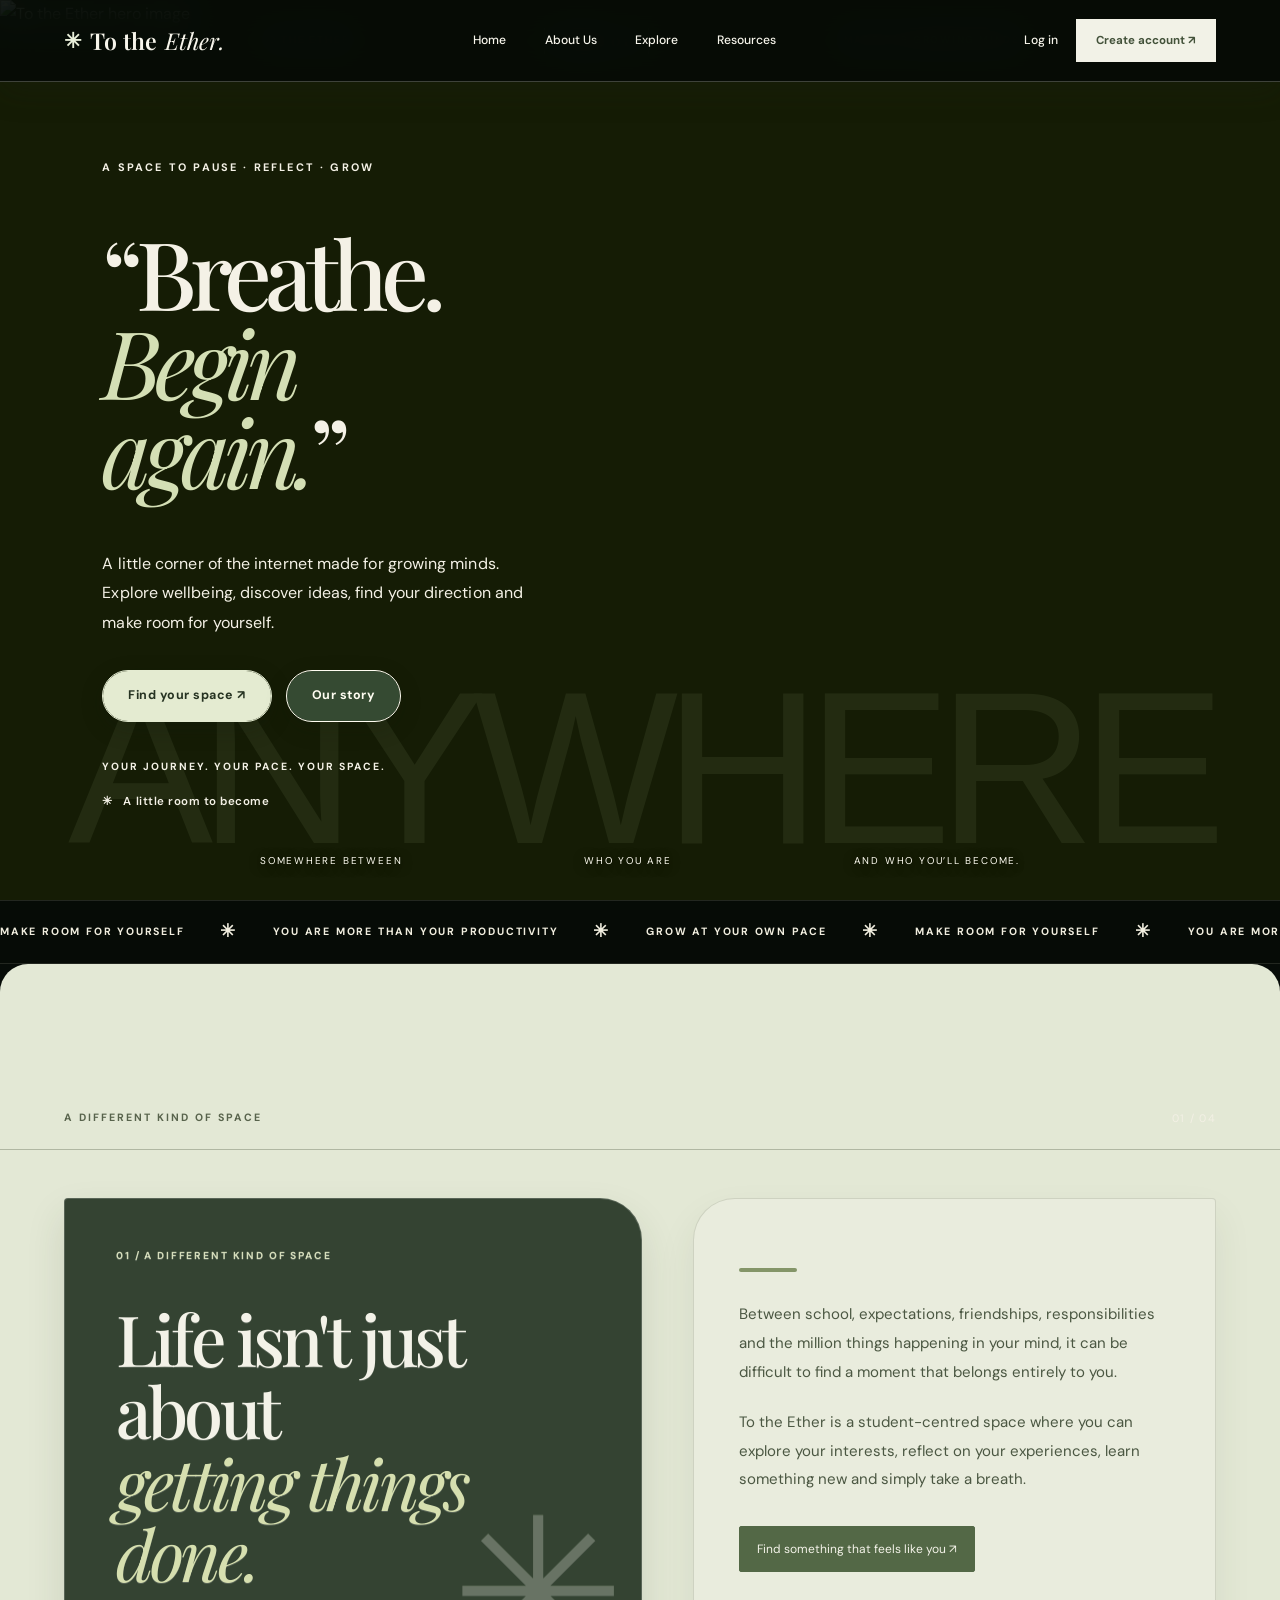
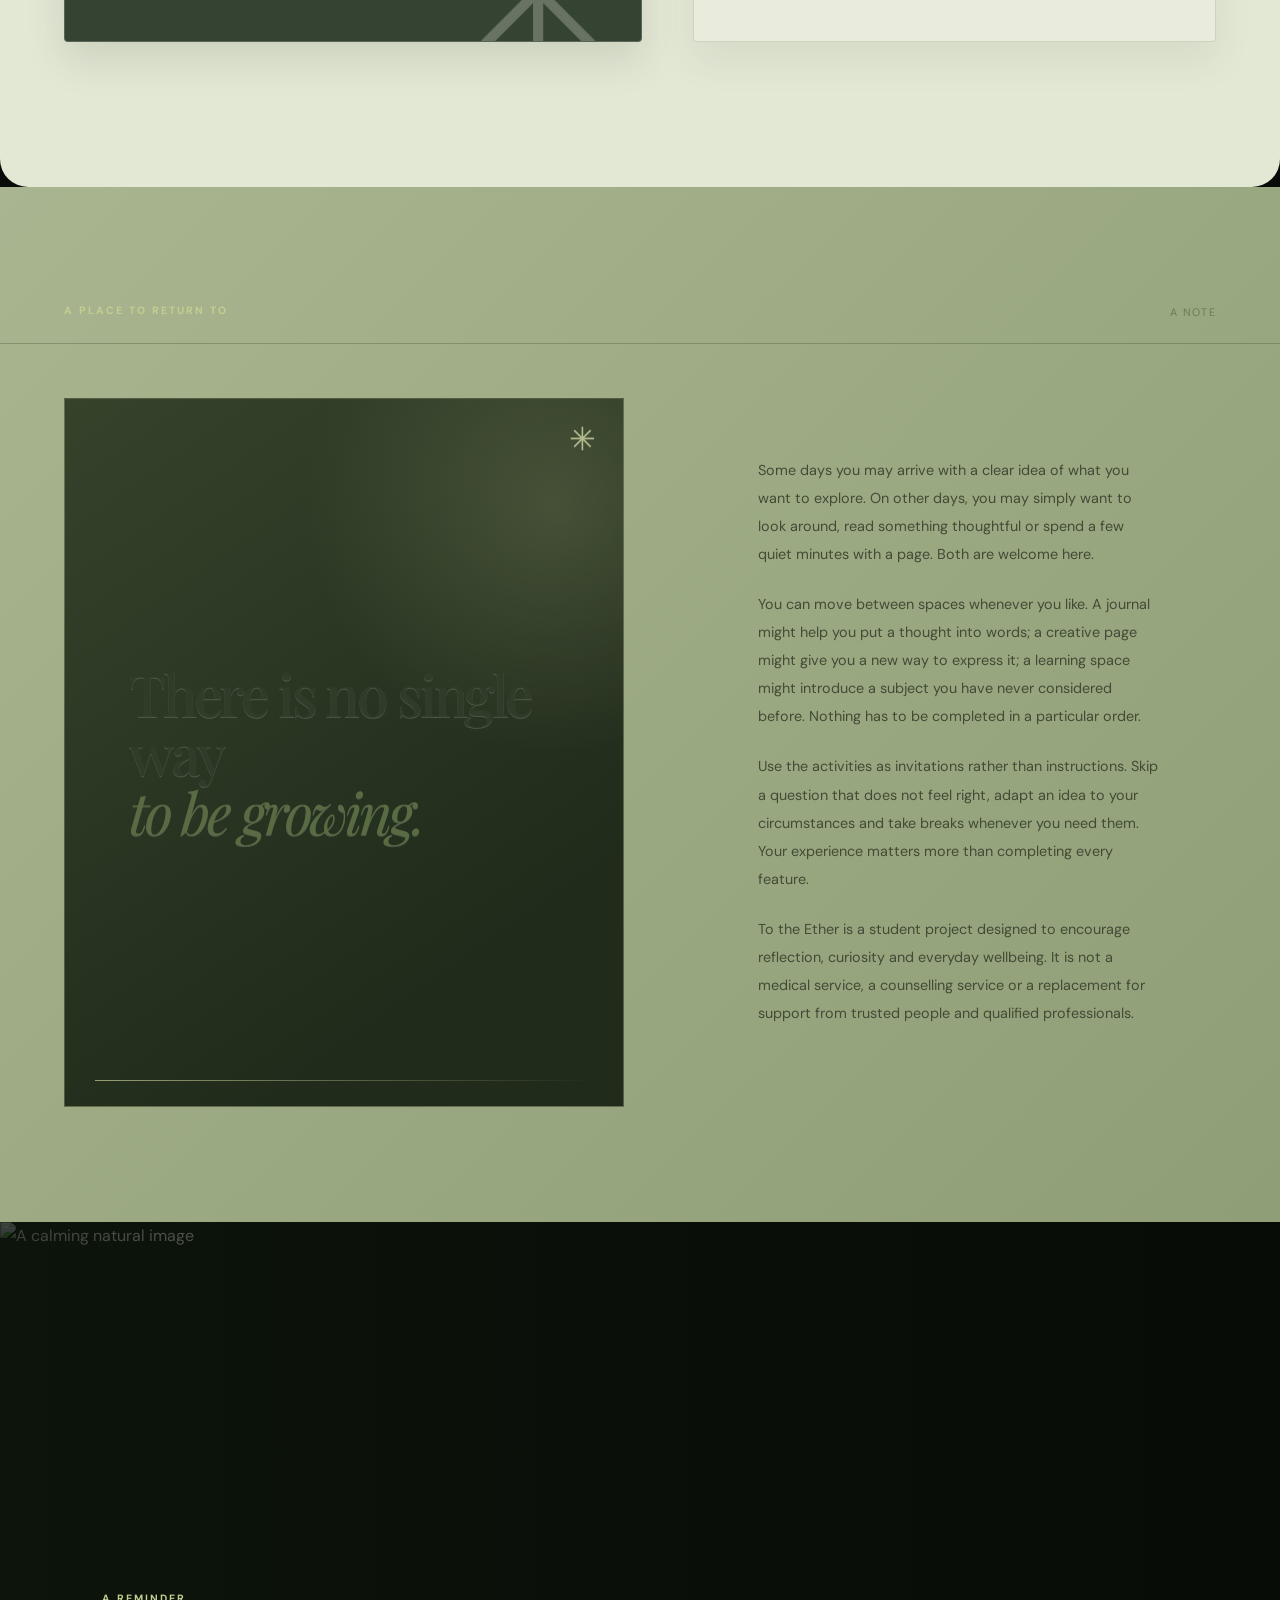
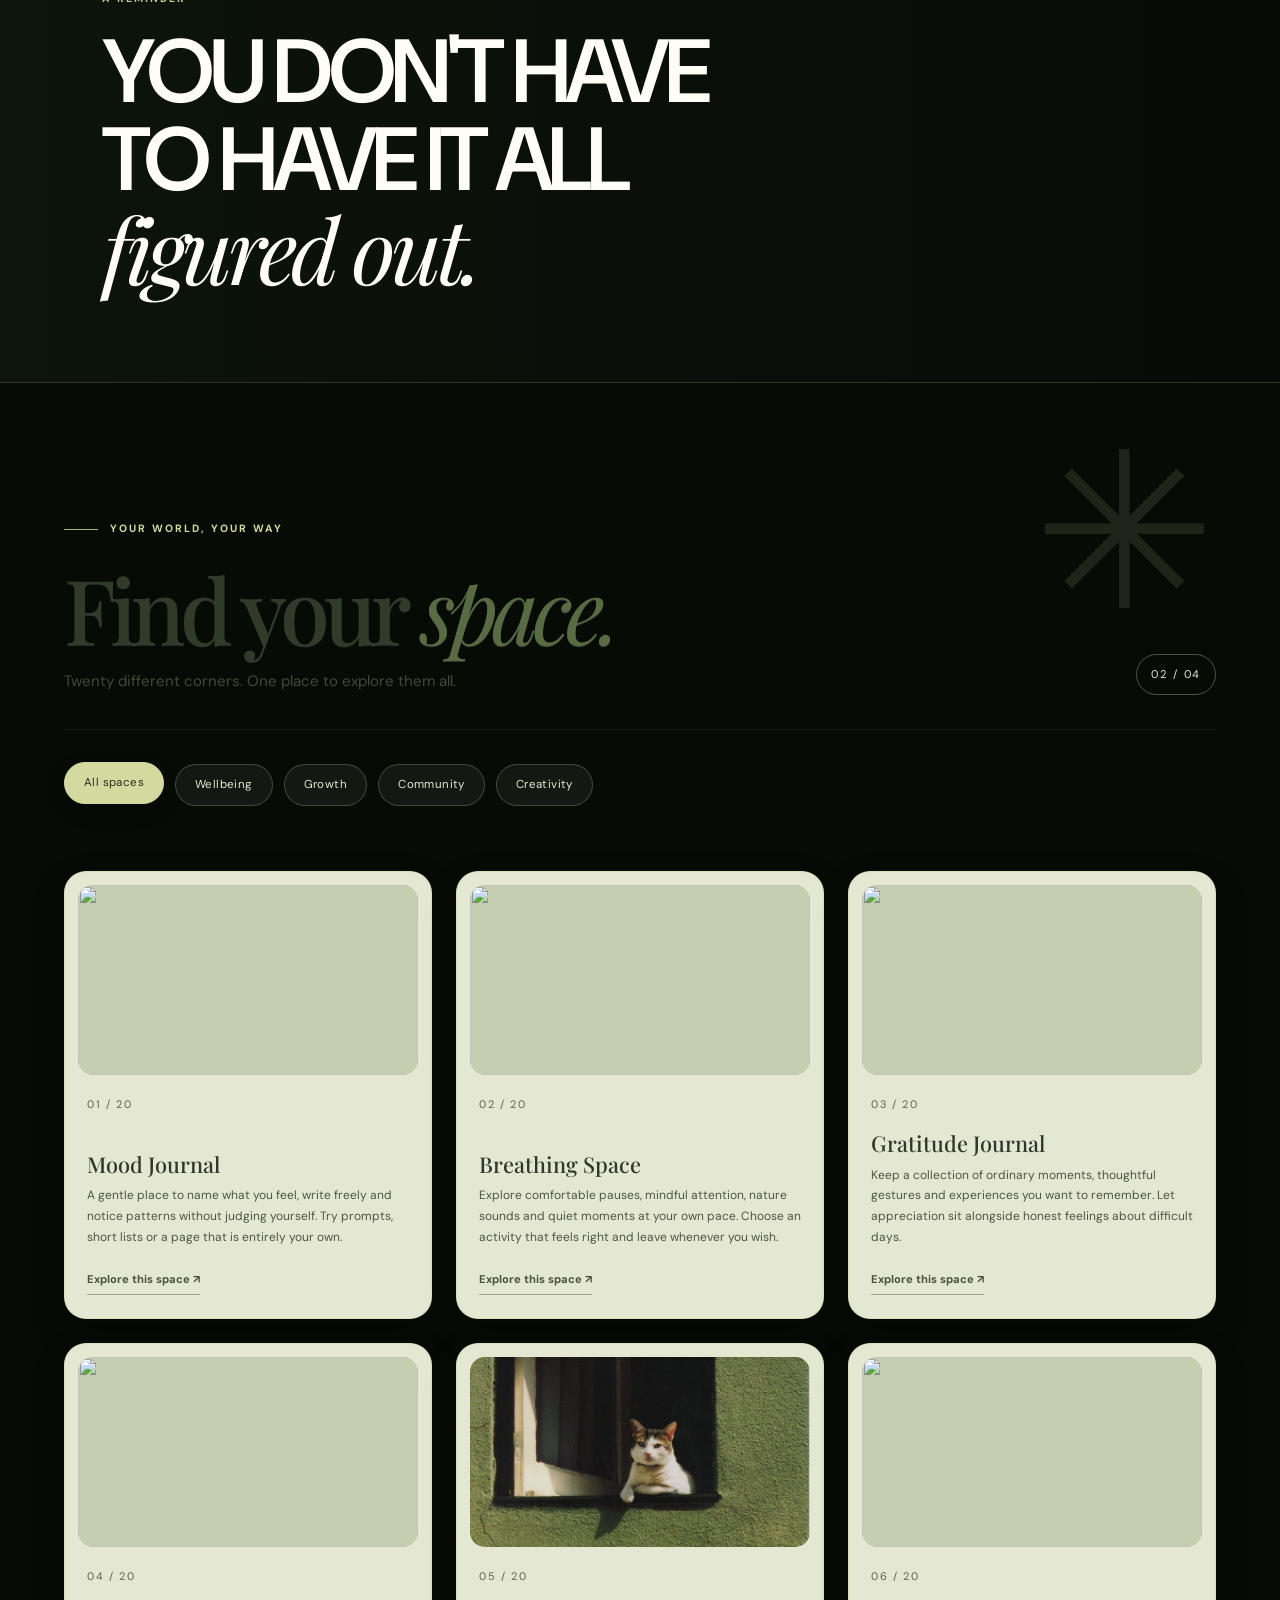
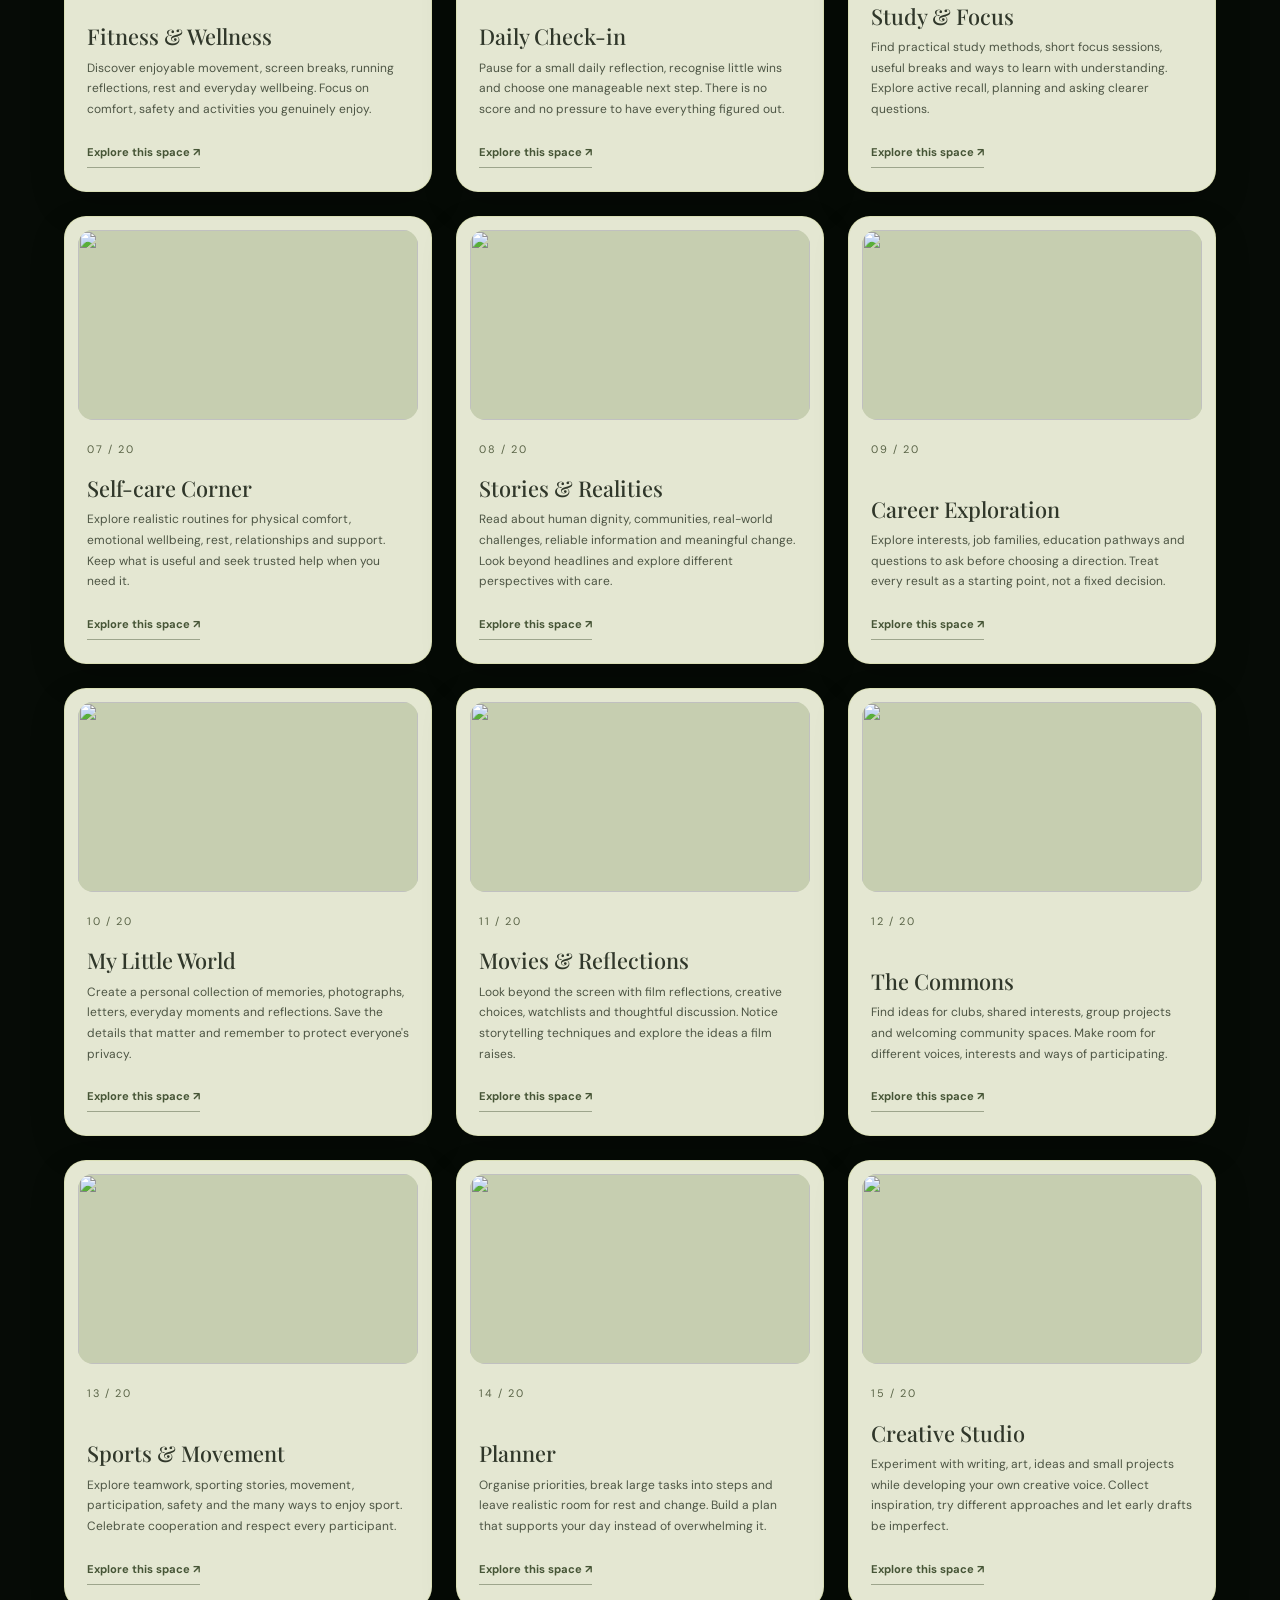
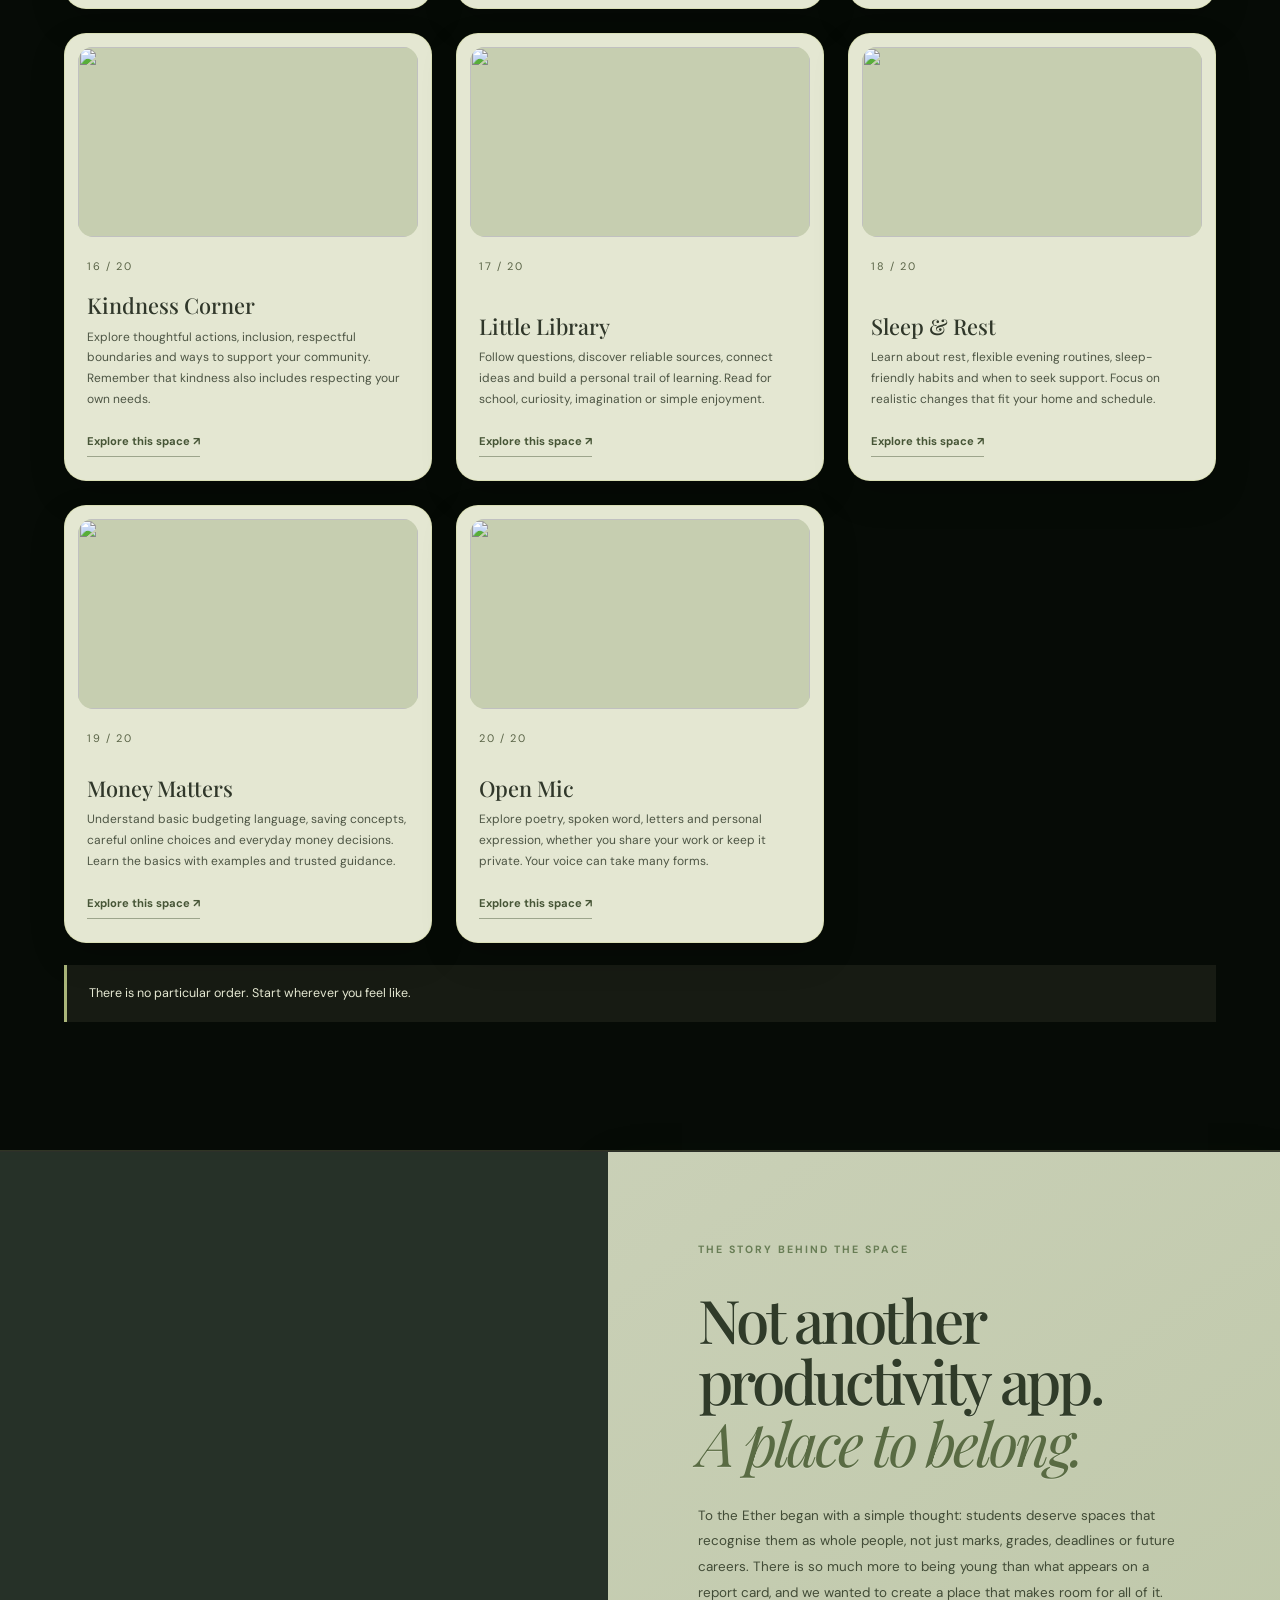
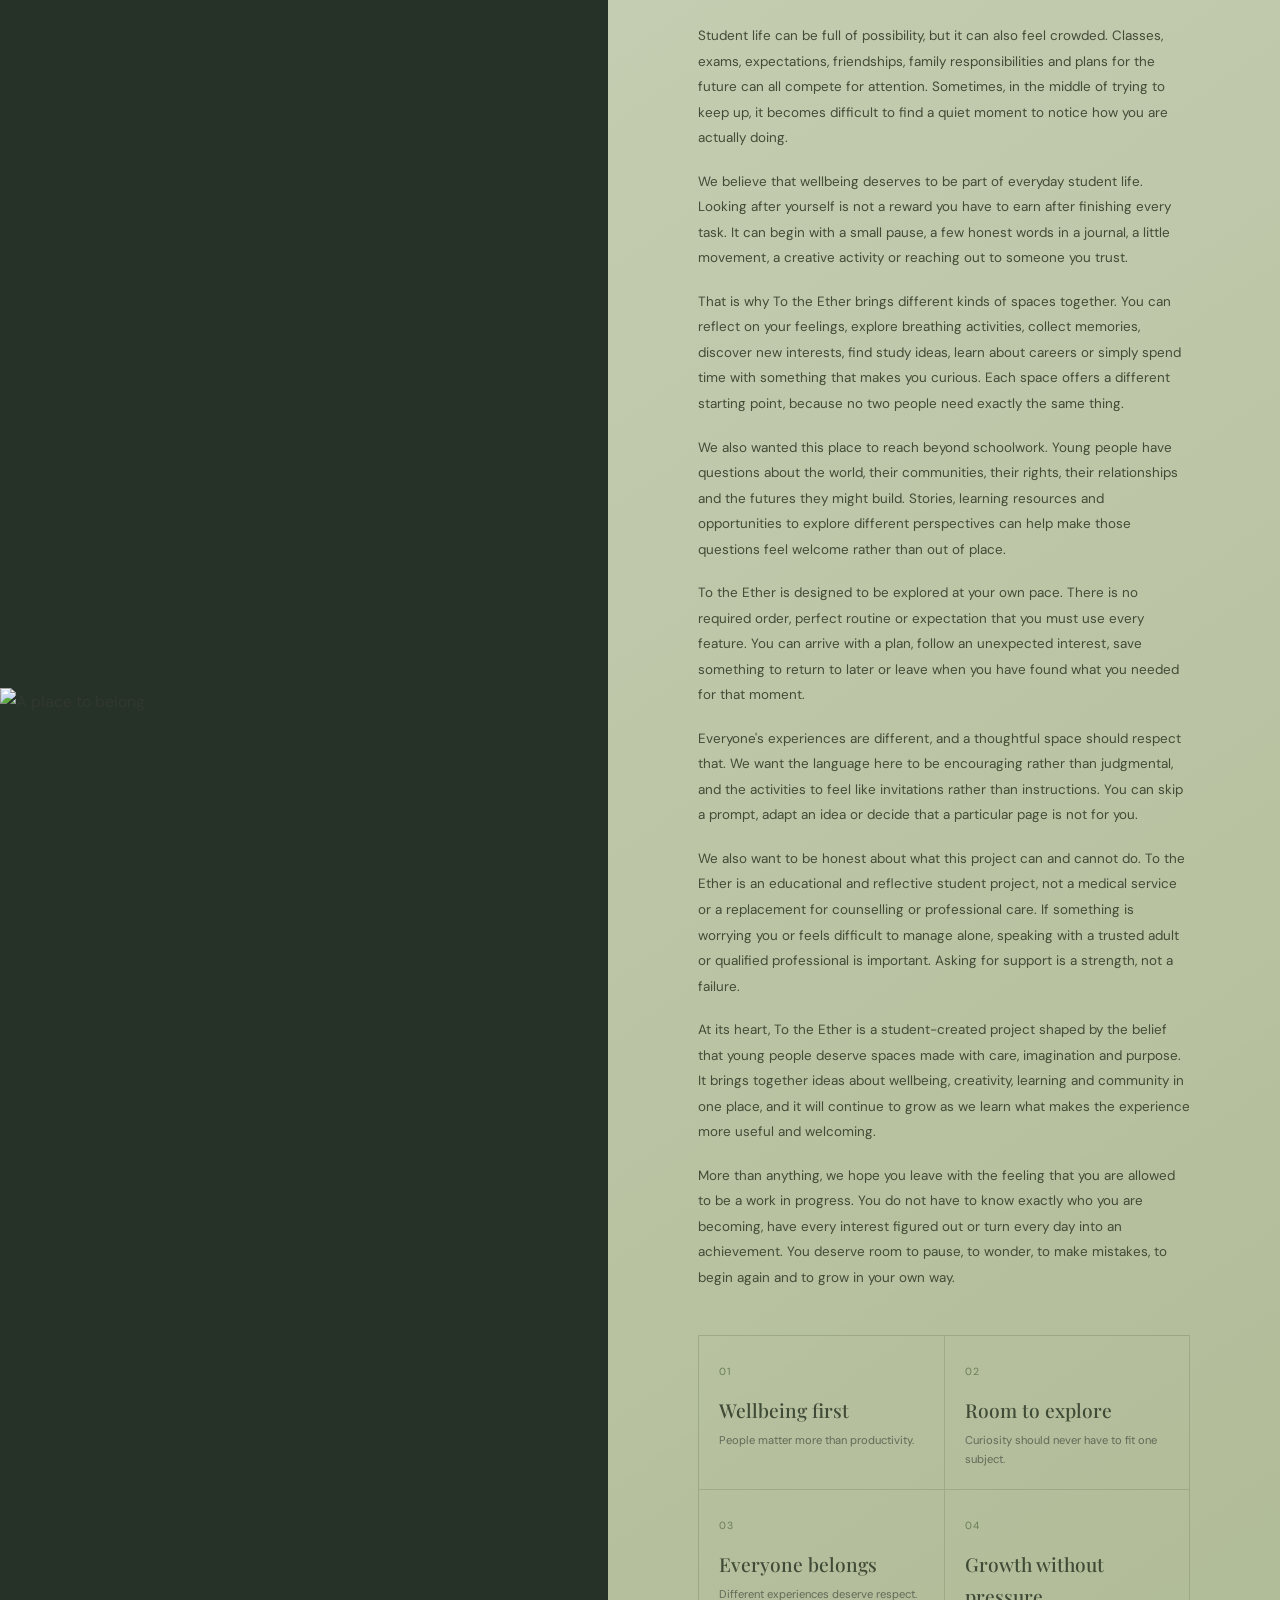
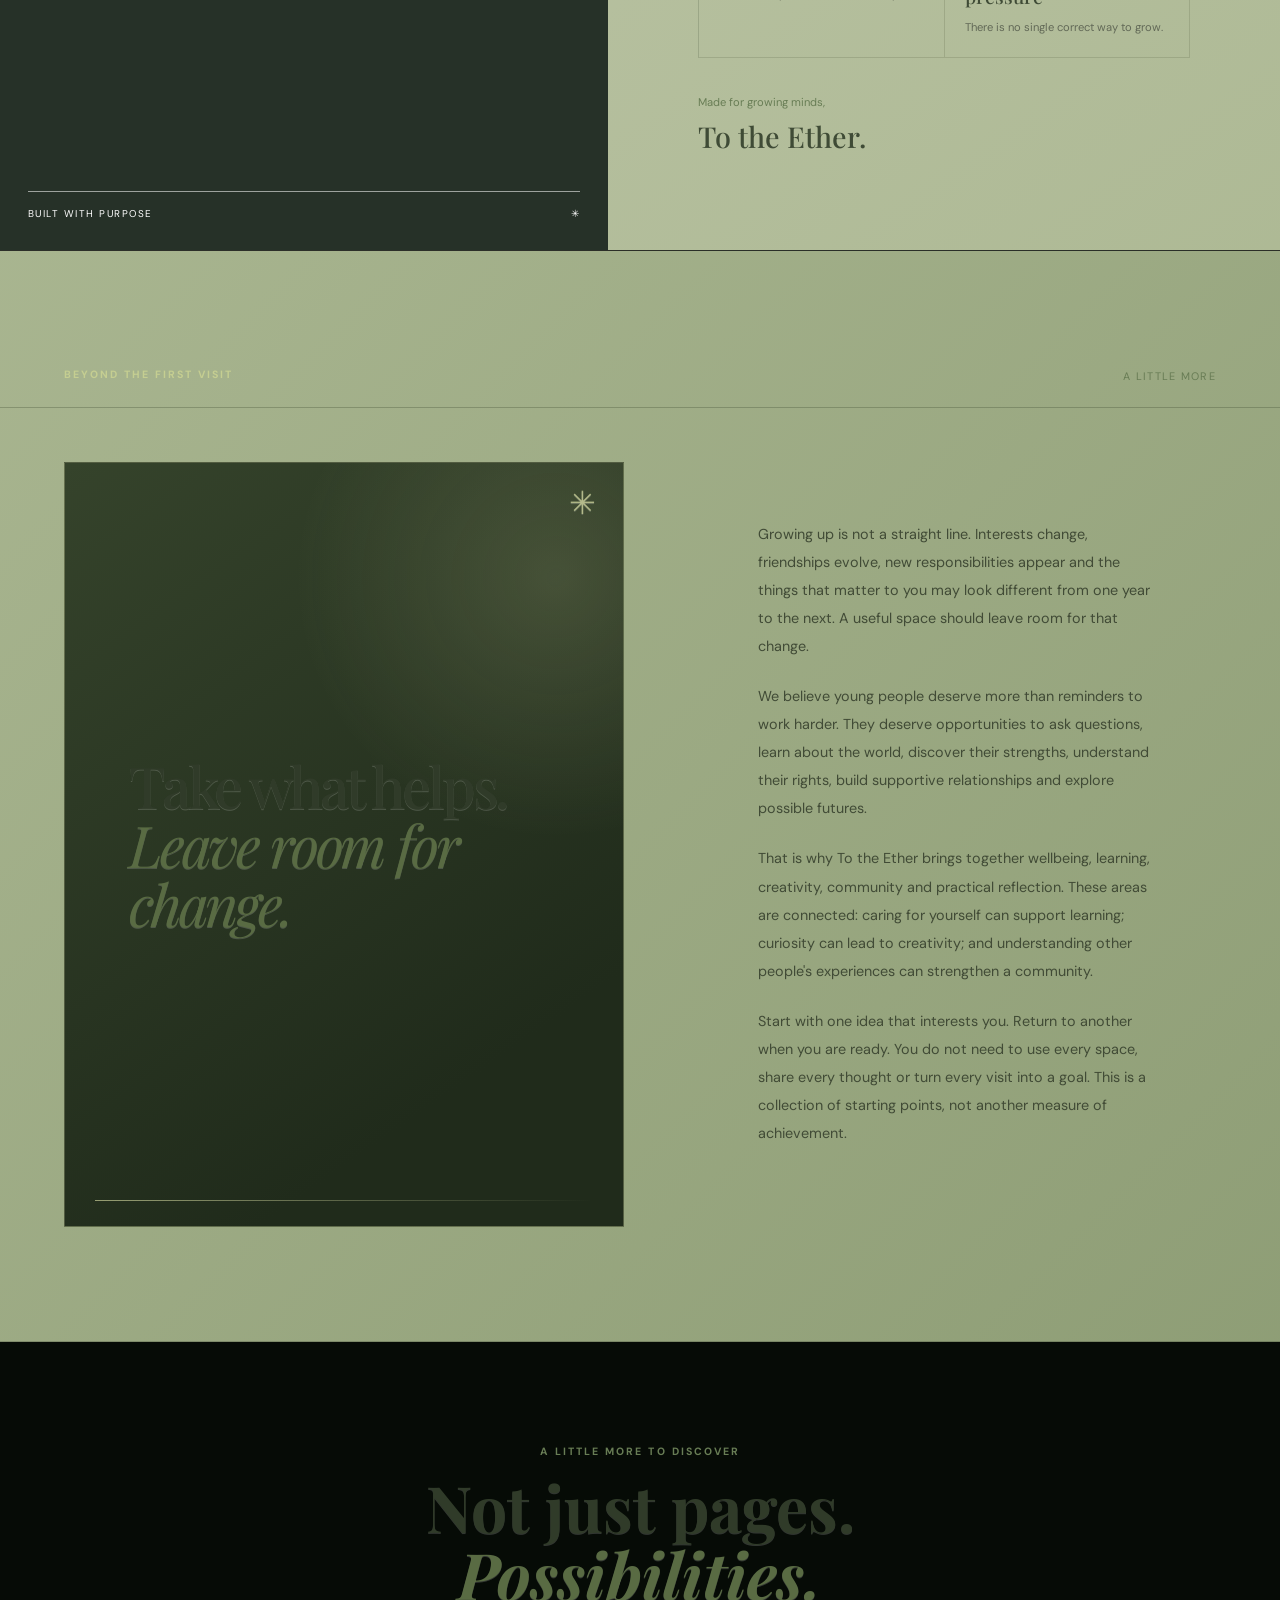
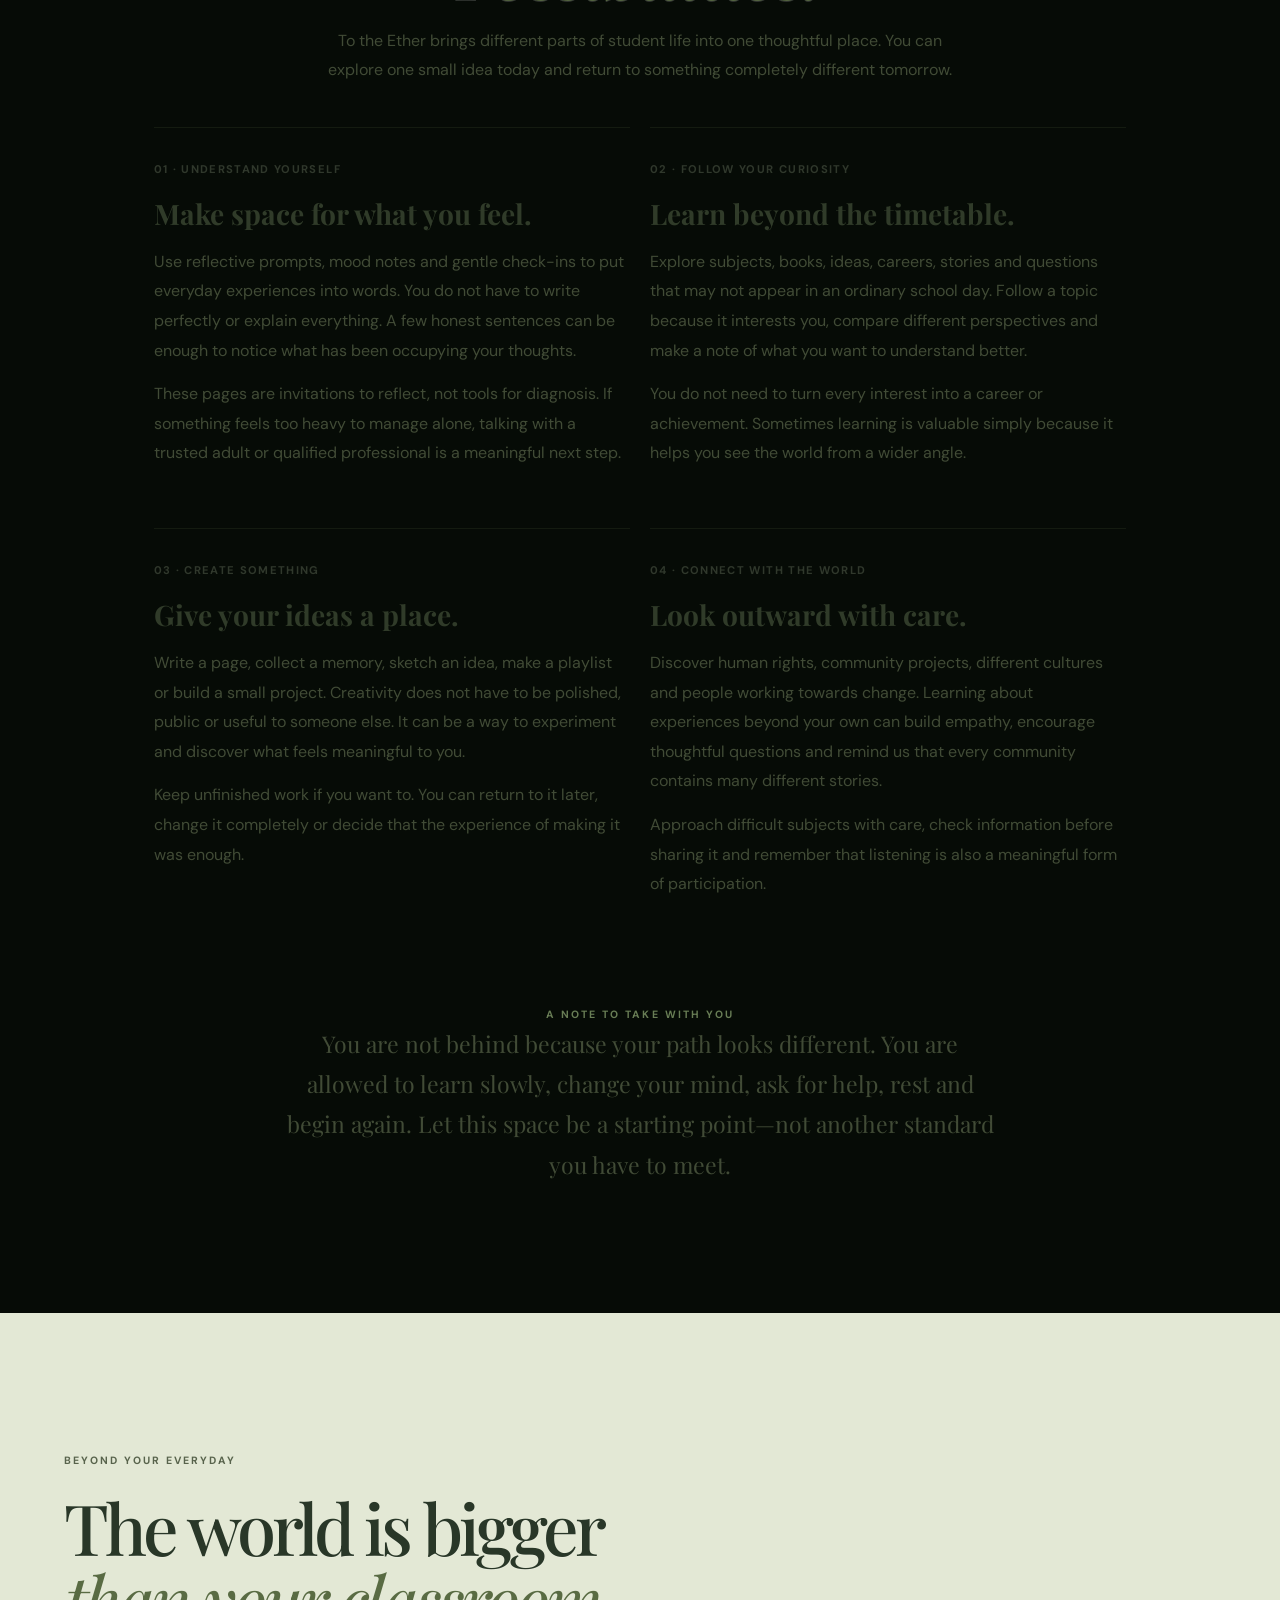
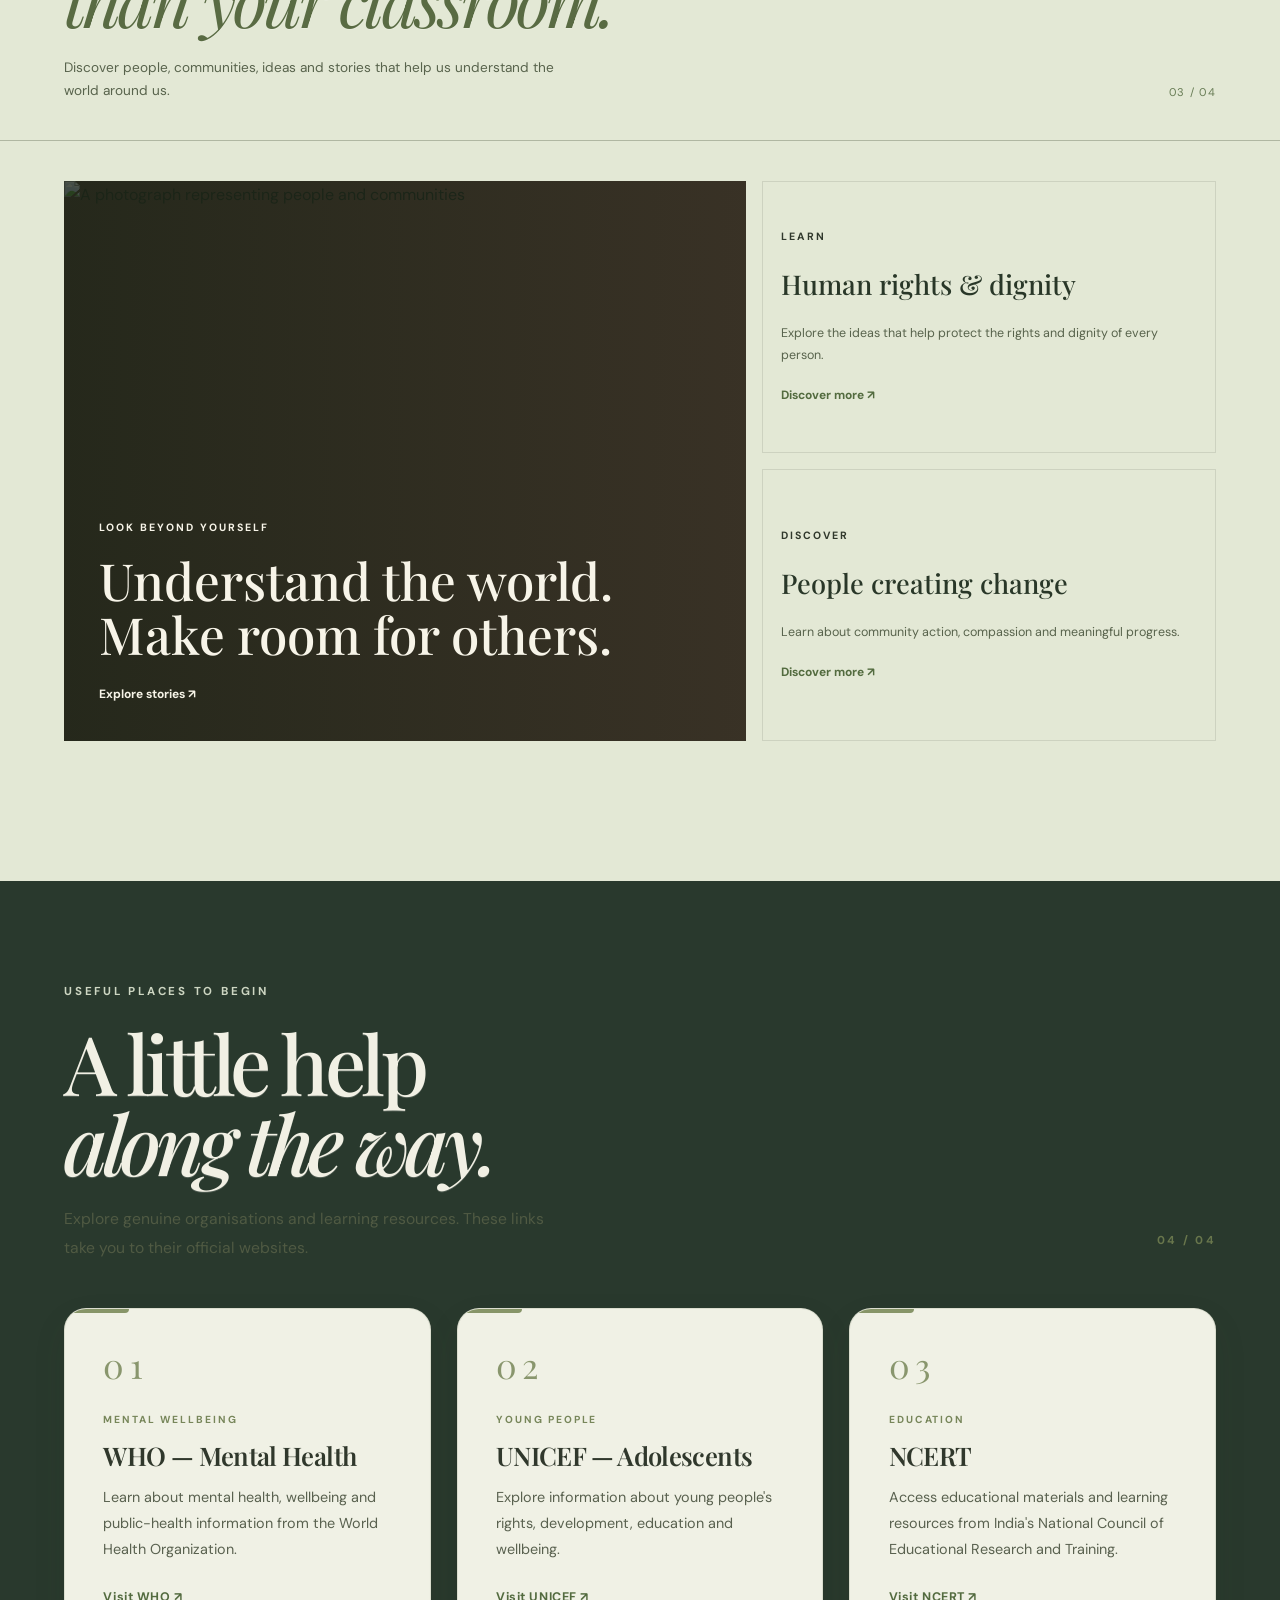
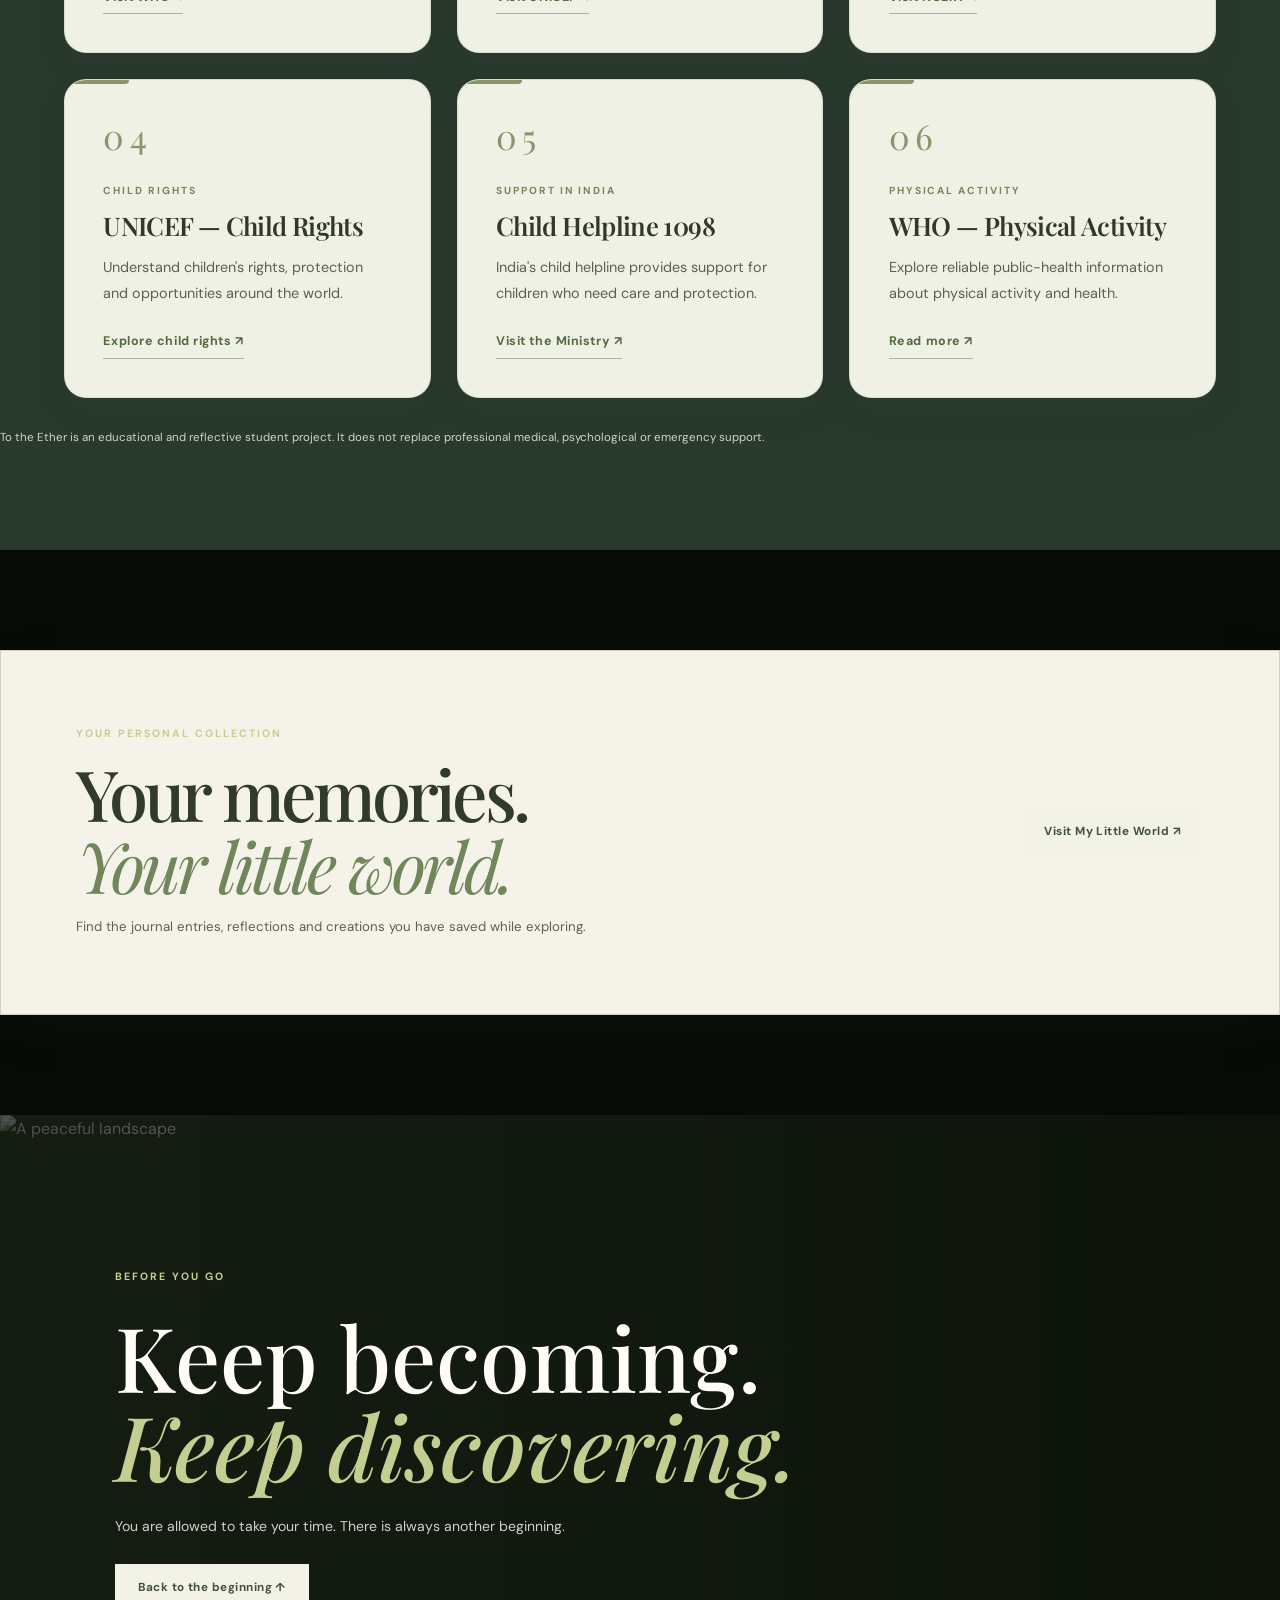
==== commit aa5aa868: "Fix About Us image loading with direct image URL" ====
--- a/index.html
+++ b/index.html
@@ -200,7 +200,7 @@
   <section class="about-section" id="about">
 
     <div class="about-image">
-      <img src="images/a%20place%20to%20belong.jpg" alt="A place to belong">
+      <img src="https://raw.githubusercontent.com/libamubaraque/mindspace/main/images/a%20place%20to%20belong.jpg?v=401fa4a7" alt="A place to belong">
 
       <div class="about-image-caption">
         <span>BUILT WITH PURPOSE</span>
--- a/style.css
+++ b/style.css
@@ -760,15 +760,20 @@
 
 .about-image {
   position: relative;
+  display: flex;
+  align-items: center;
+  justify-content: center;
   min-height: 650px;
   overflow: hidden;
+  background: #263128;
 }
 
 .about-image img {
+  display: block;
   width: 100%;
-  height: 100%;
-  min-height: 650px;
-  object-fit: cover;
+  height: auto;
+  min-height: 0;
+  object-fit: contain;
   filter: saturate(.75);
 }
 
@@ -2002,10 +2007,14 @@
     grid-template-columns: 1fr;
   }
 
-  .about-image,
+  .about-image {
+    min-height: 400px;
+  }
+
   .about-image img {
-    min-height: 400px;
-    height: 400px;
+    width: 100%;
+    height: auto;
+    min-height: 0;
   }
 
   .about-content {
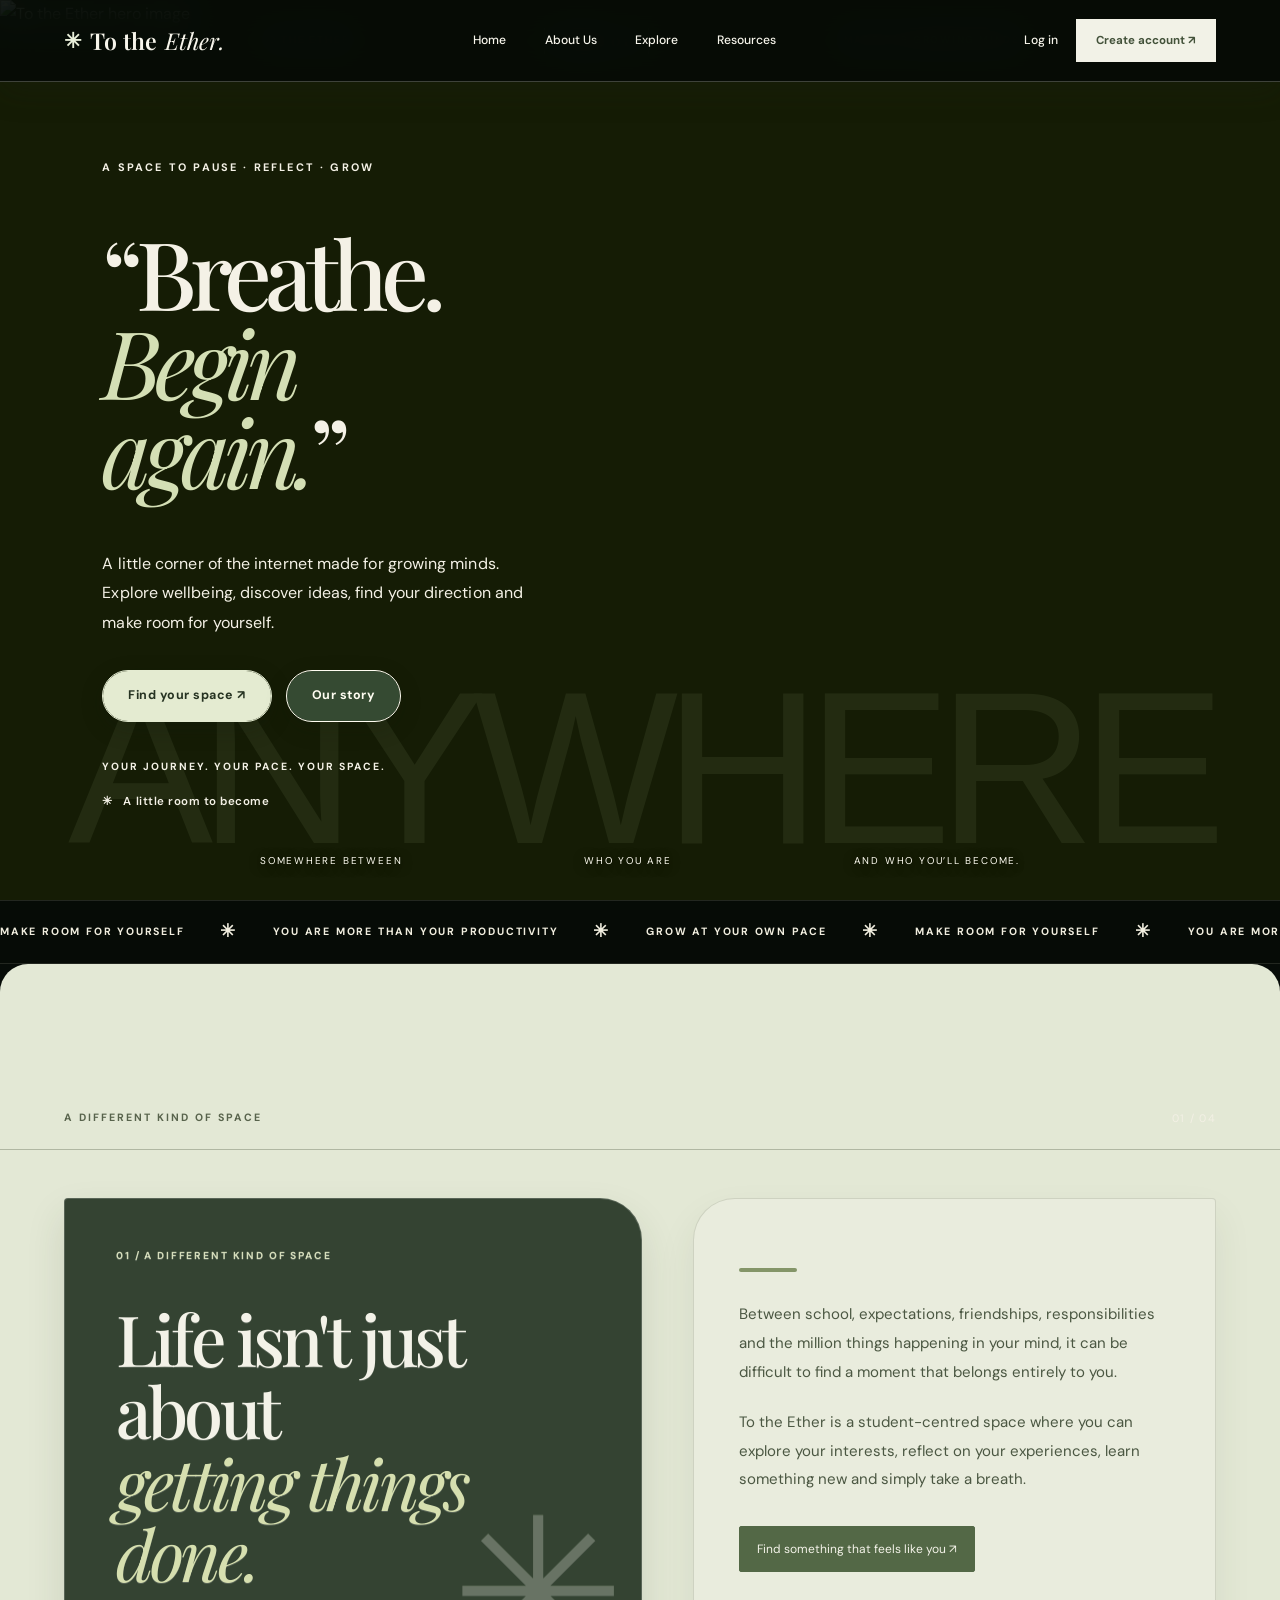
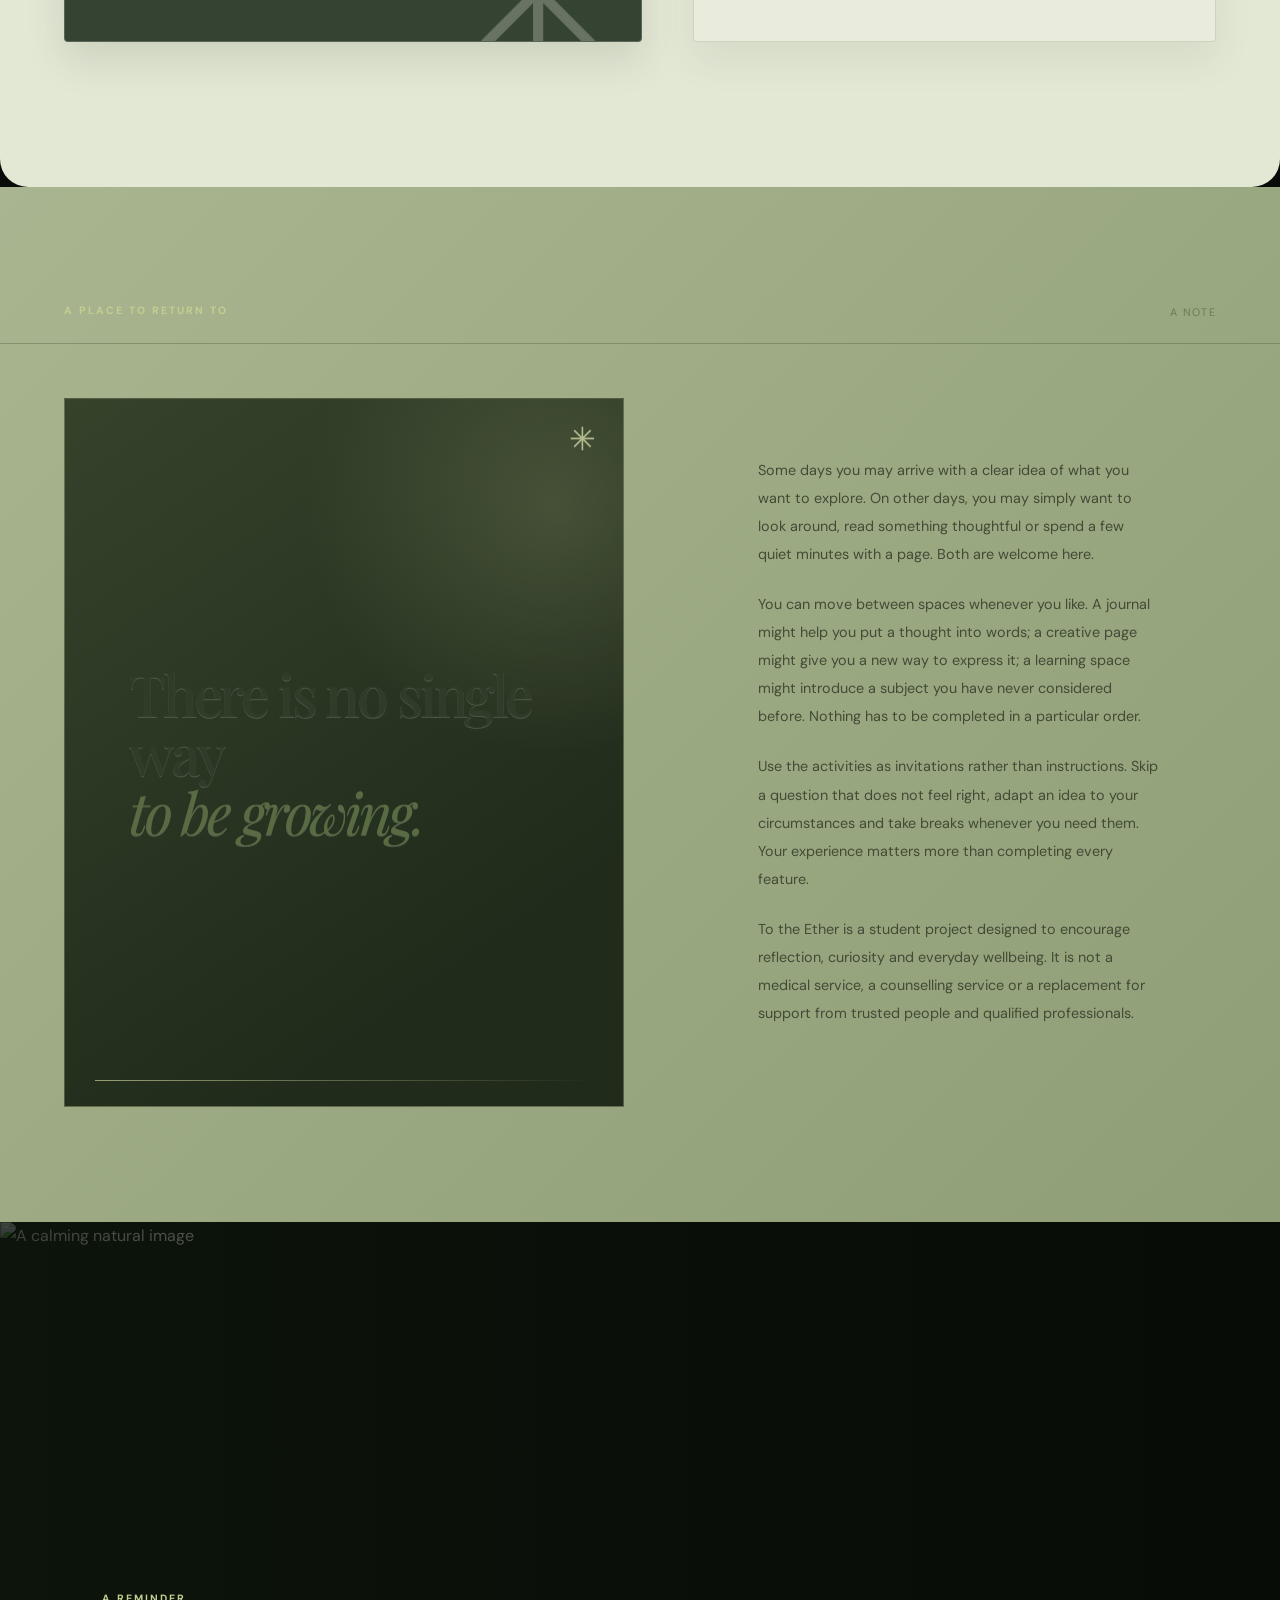
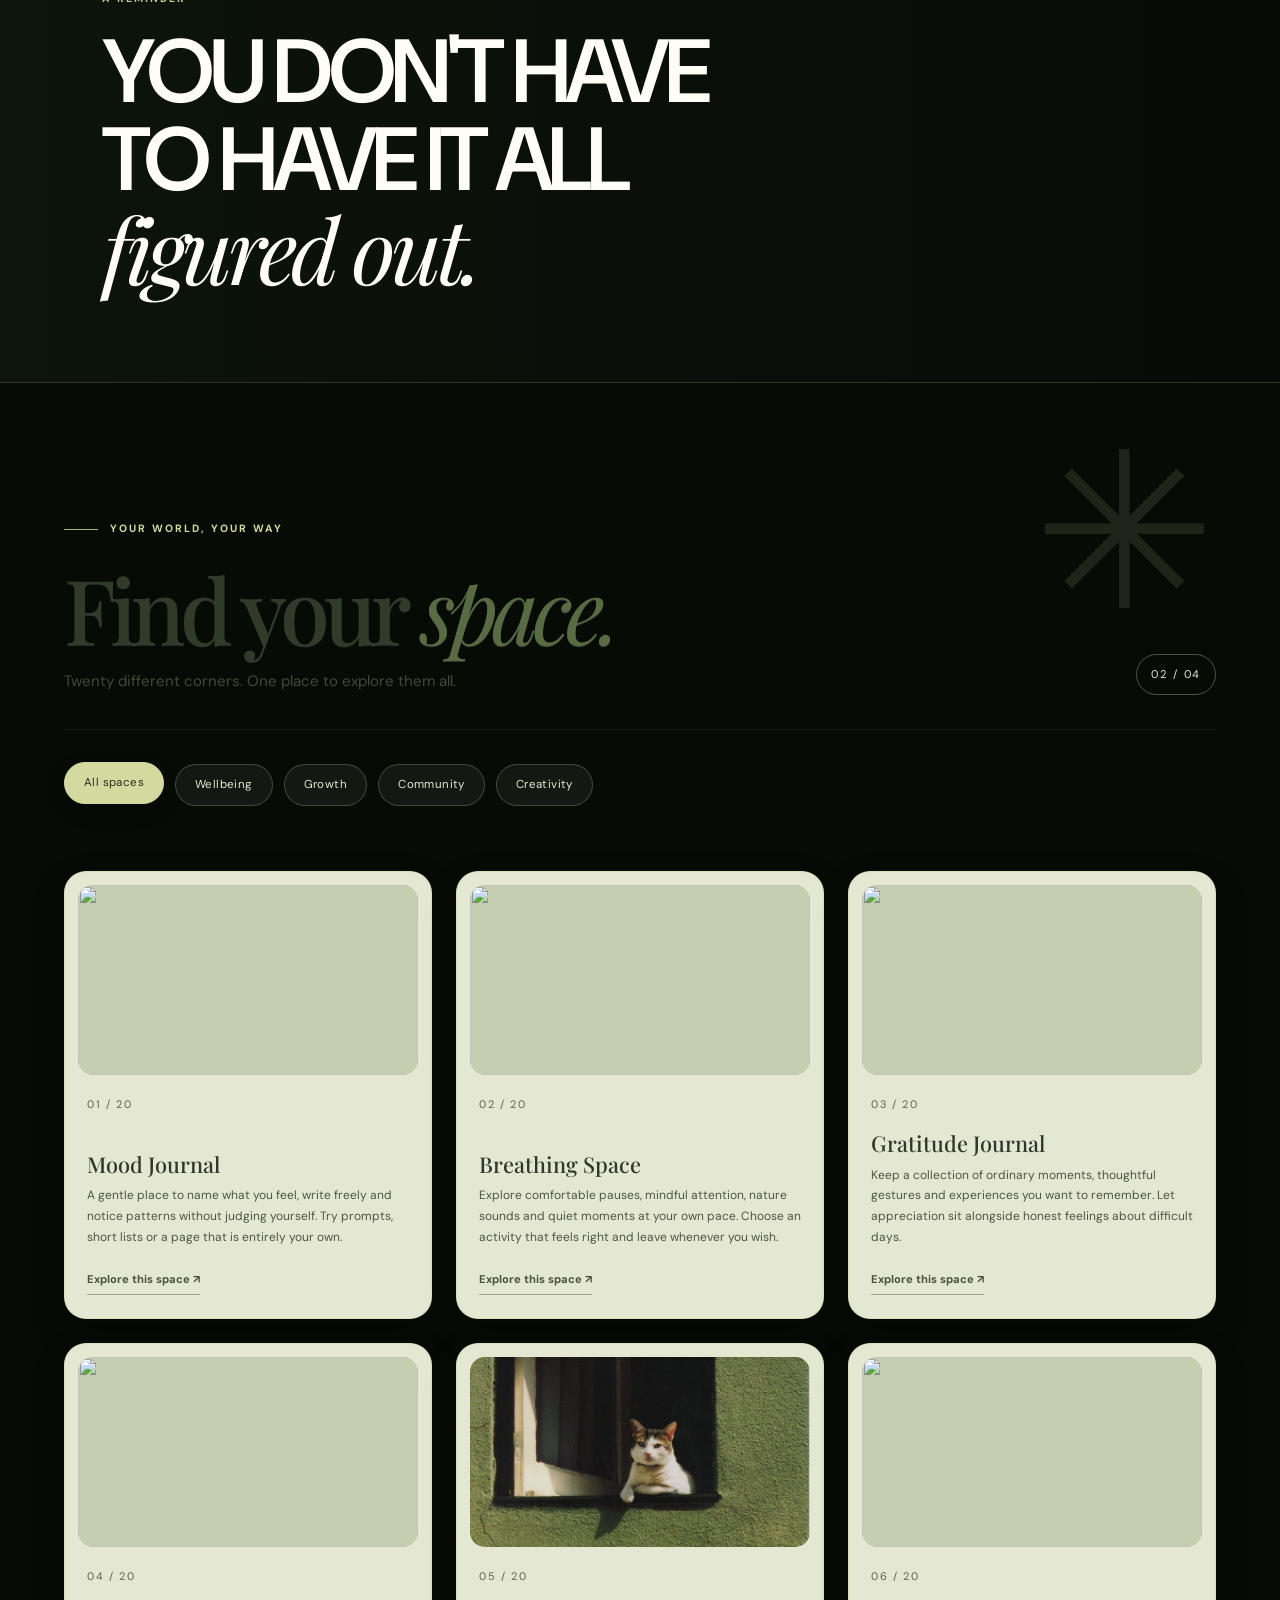
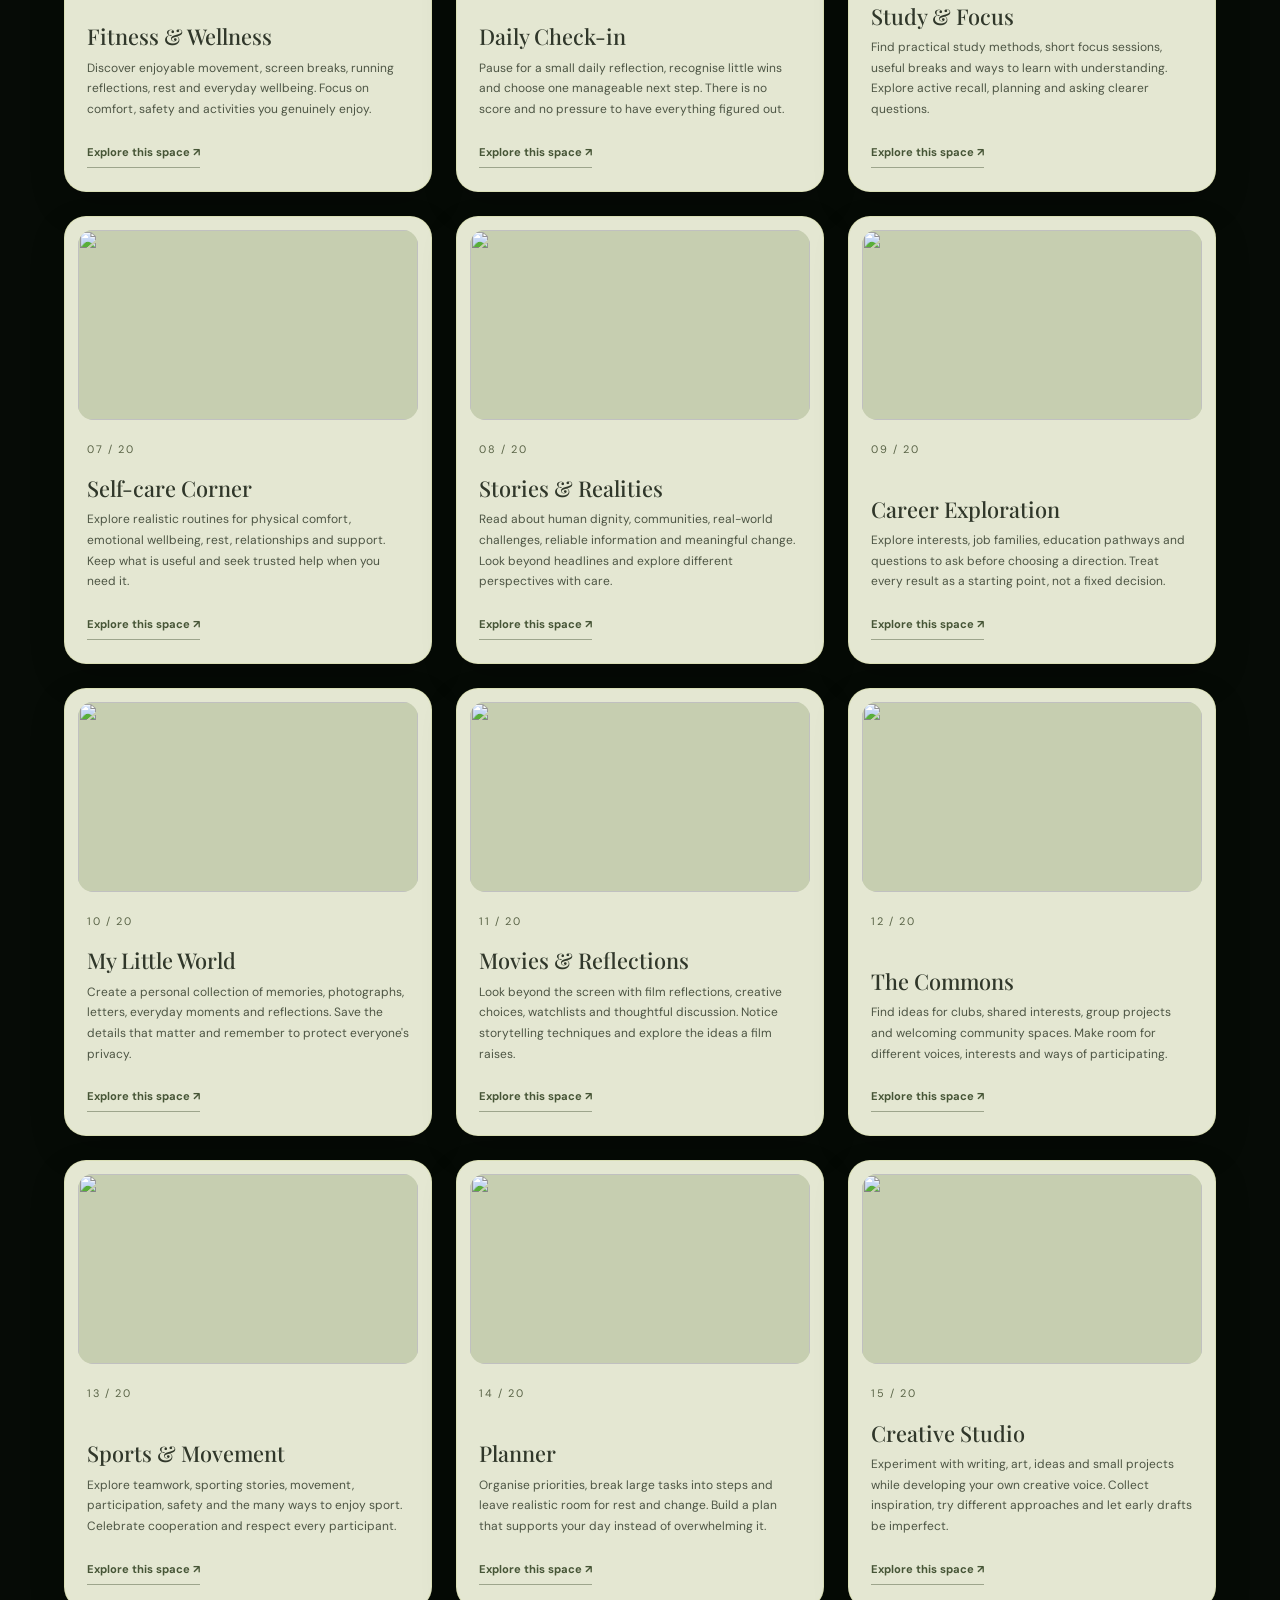
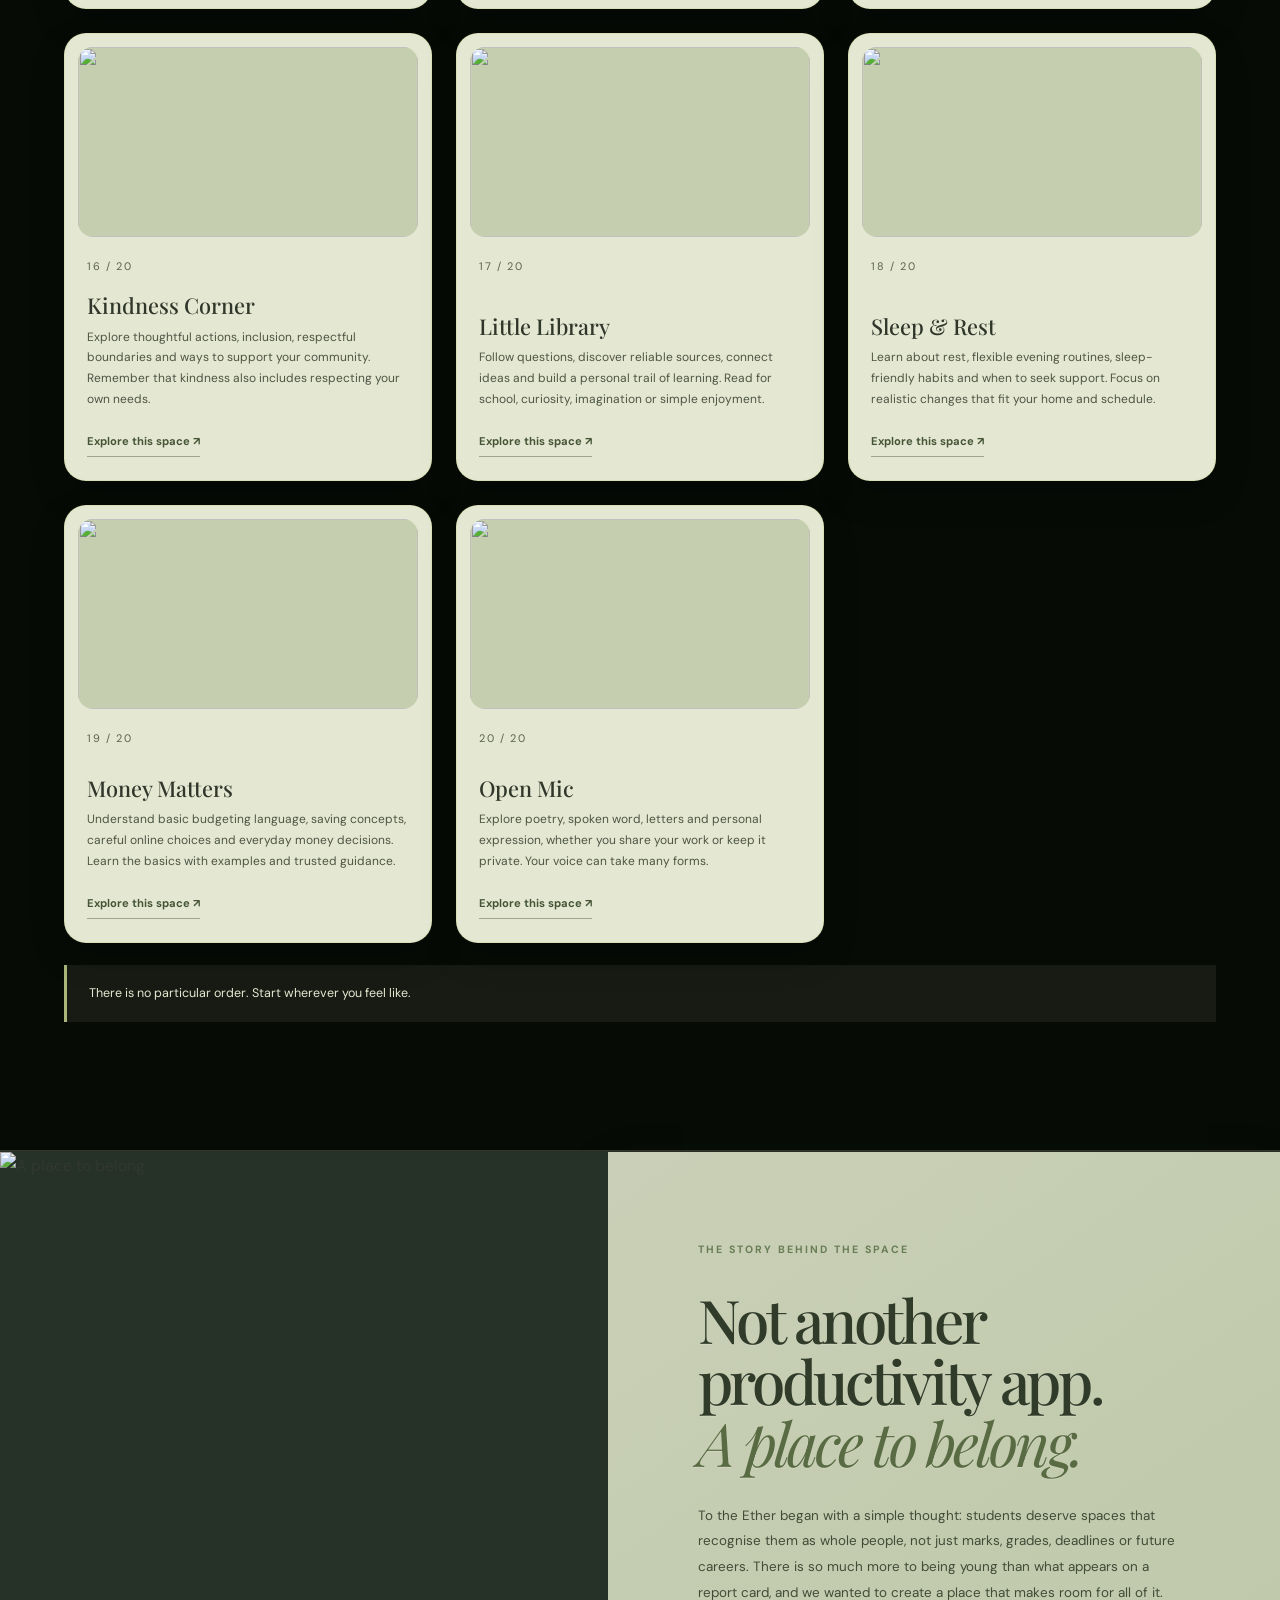
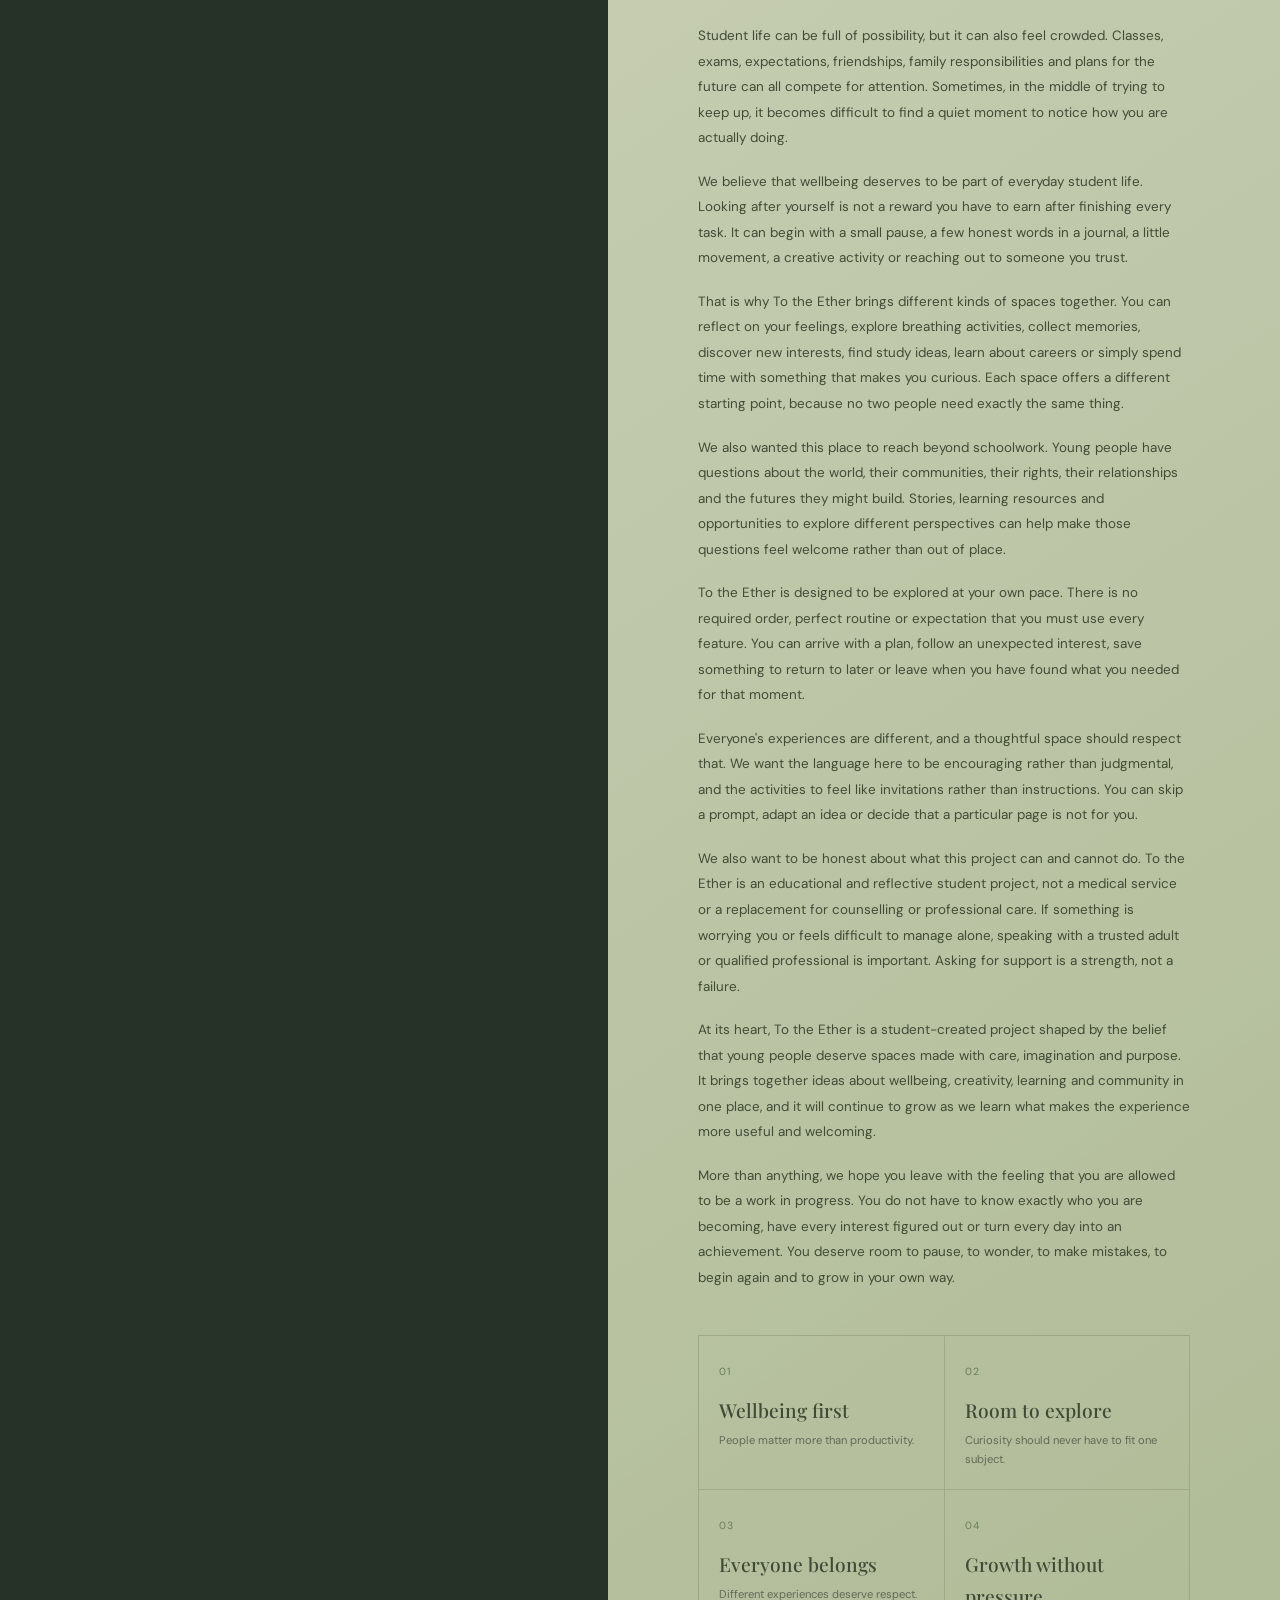
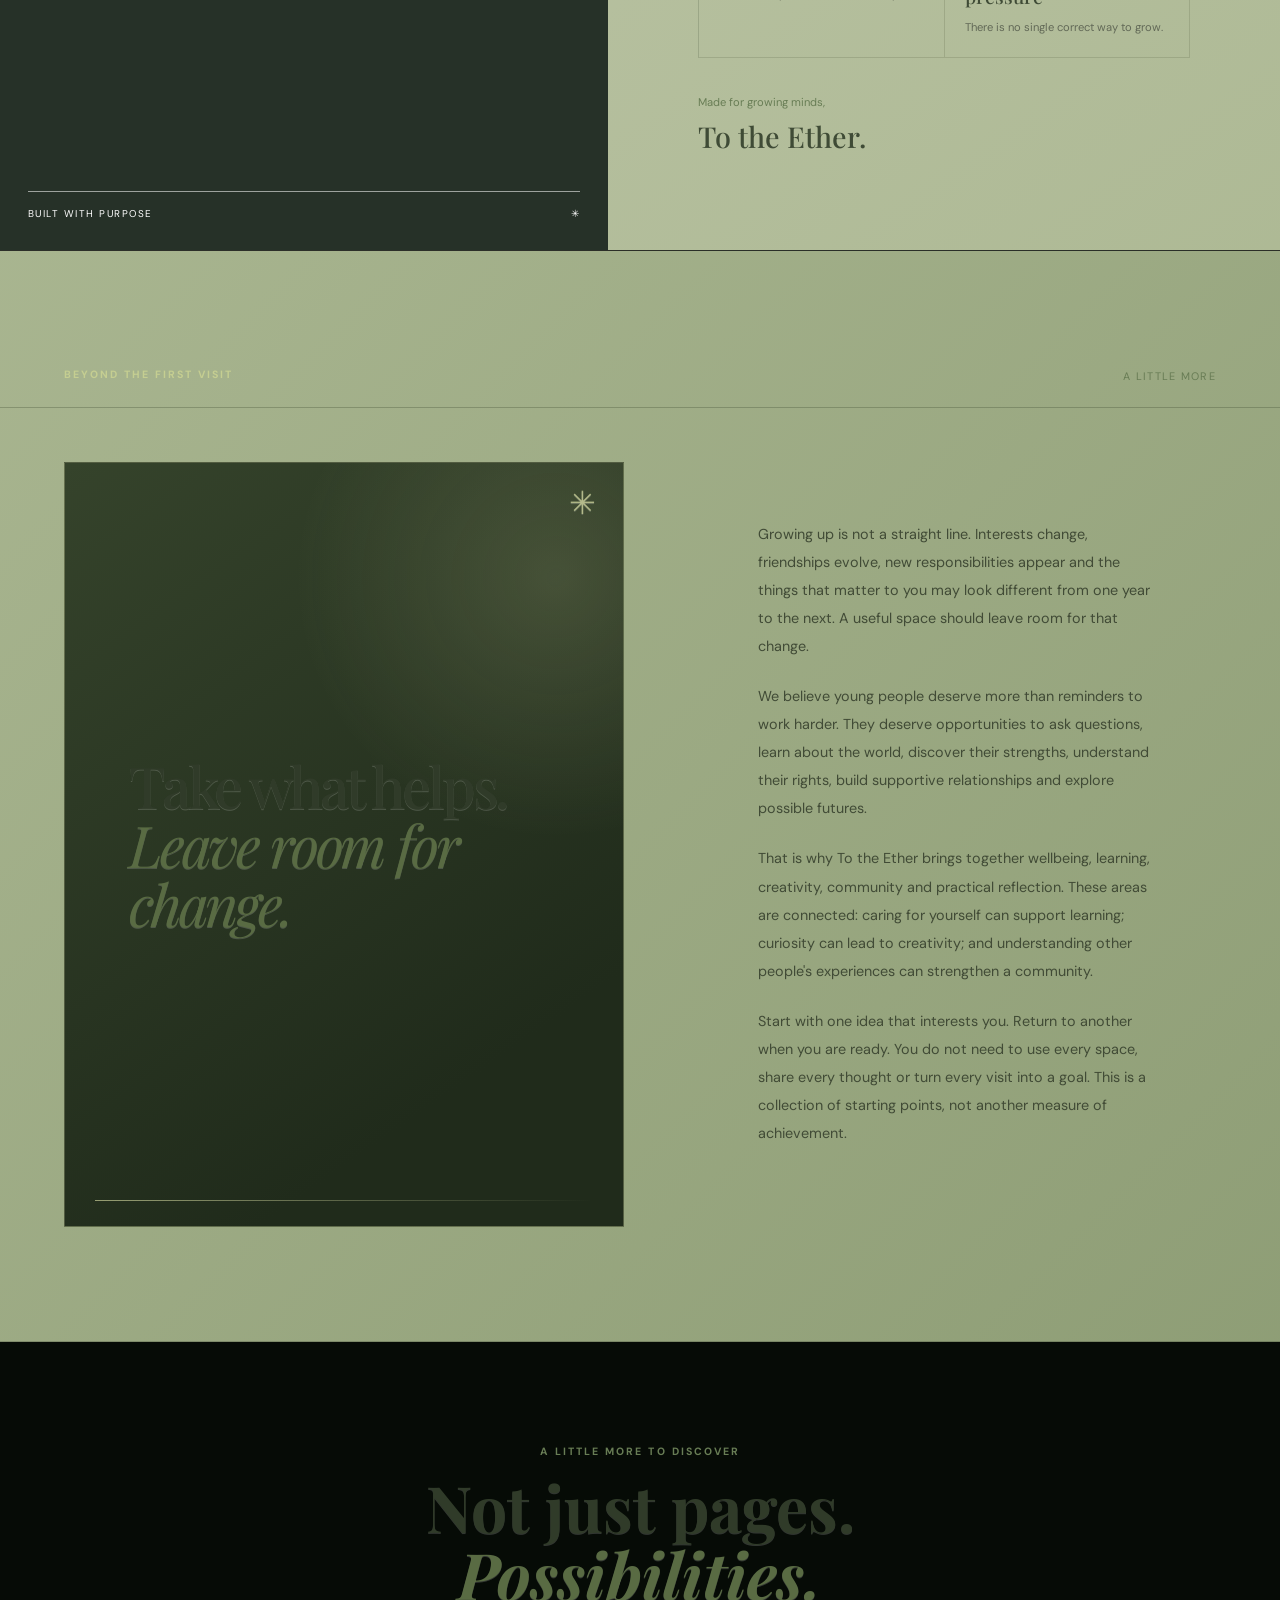
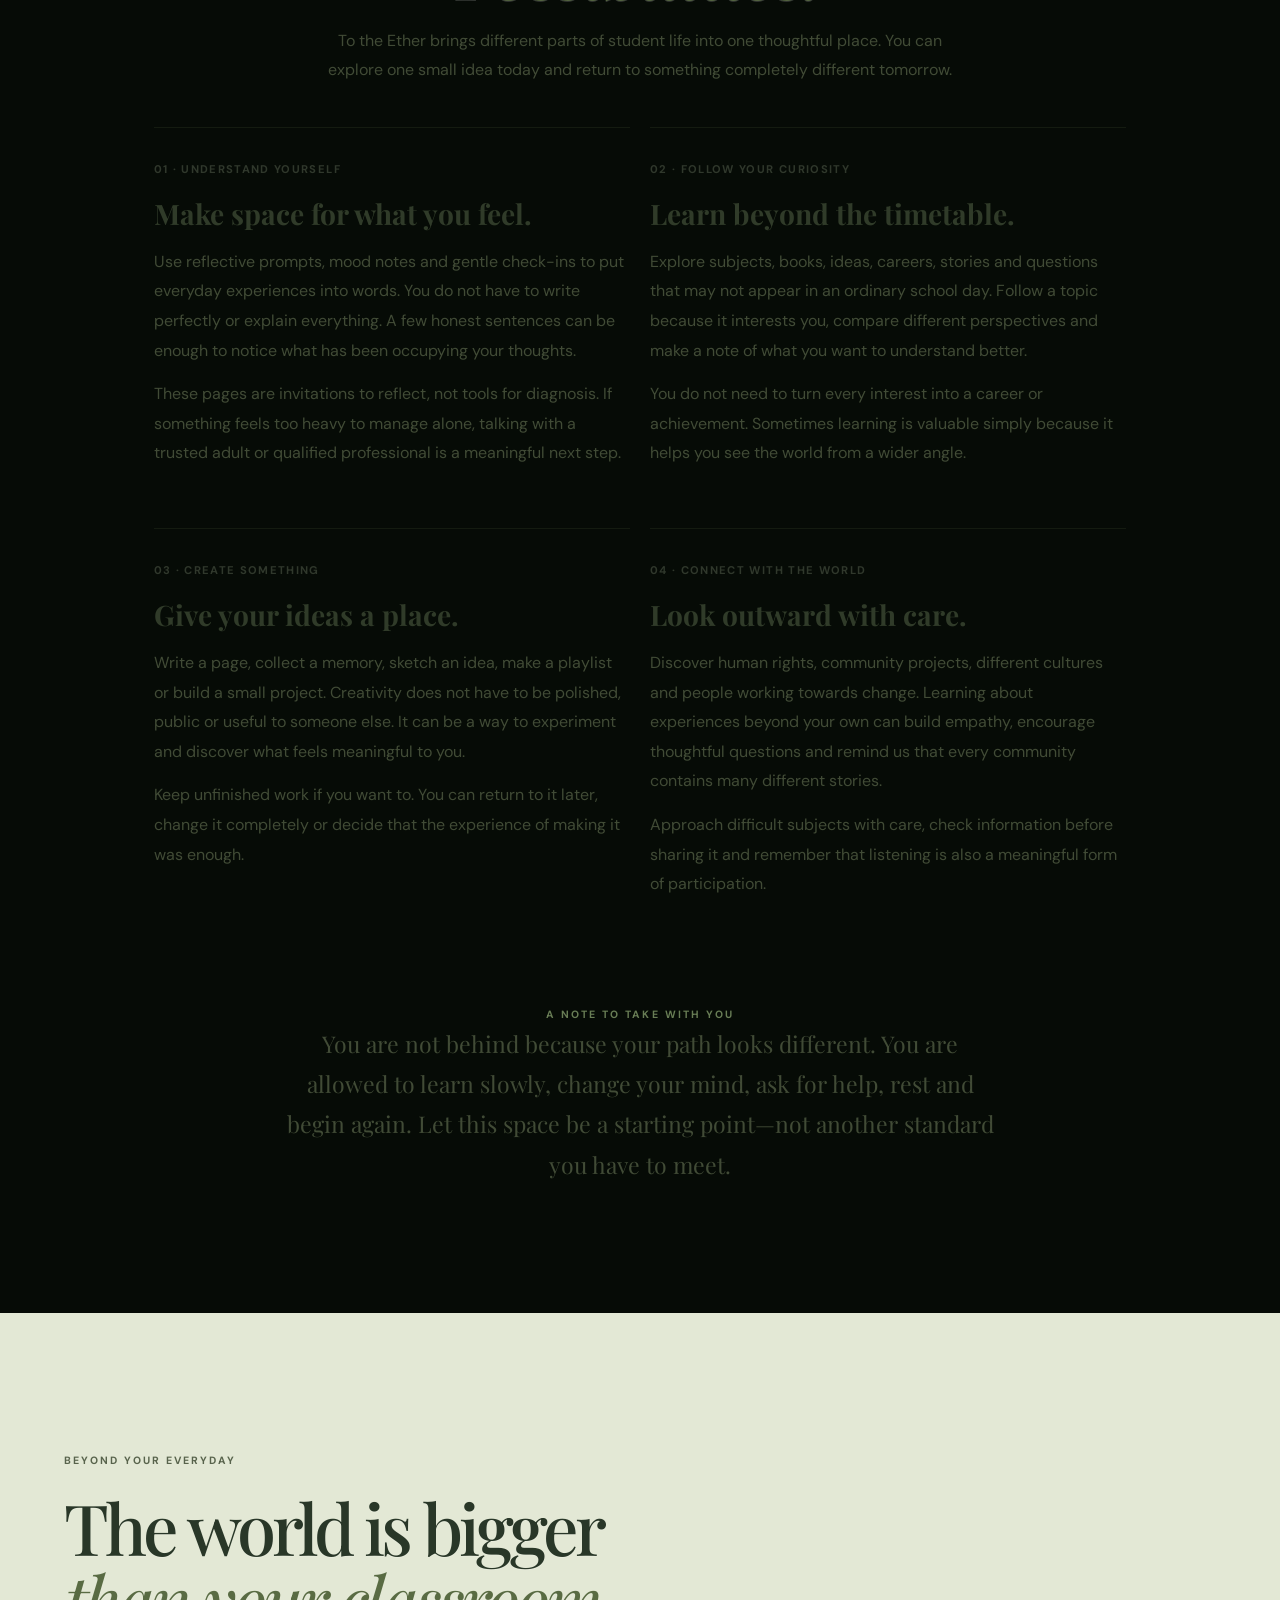
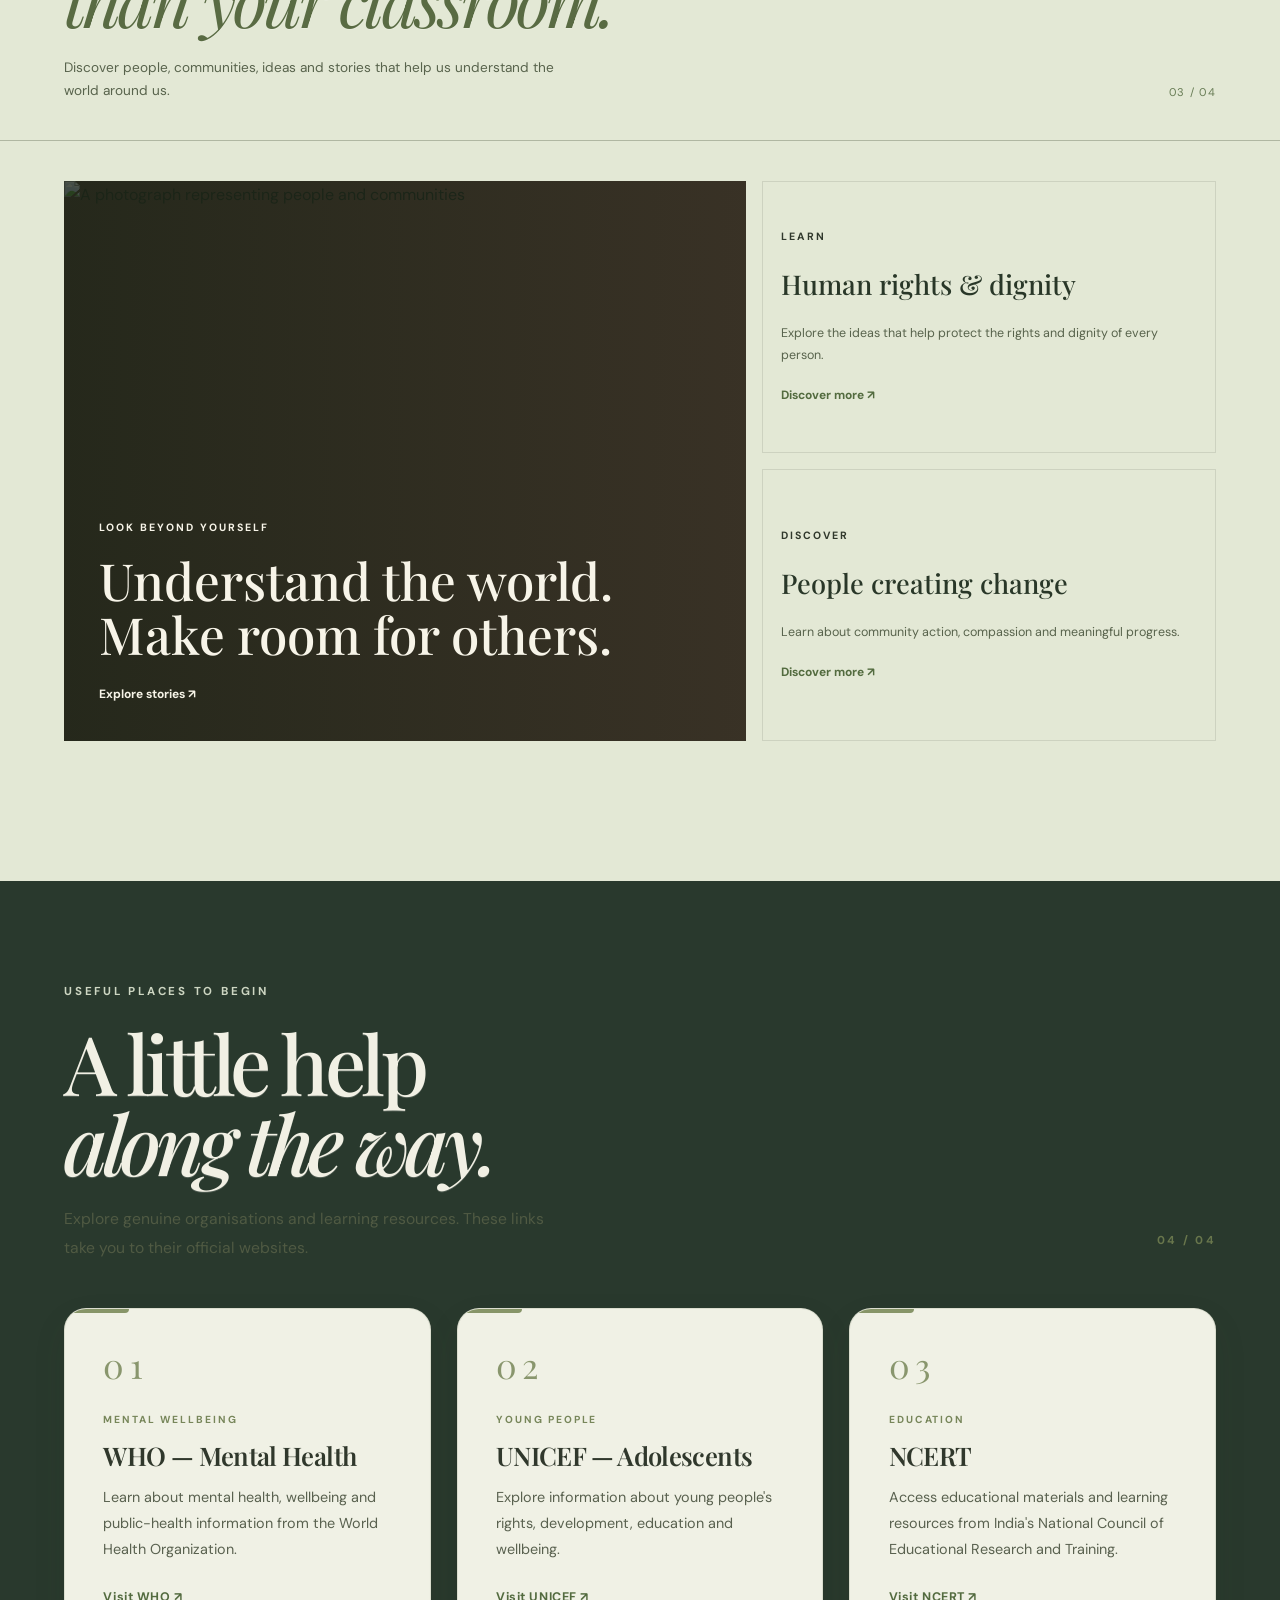
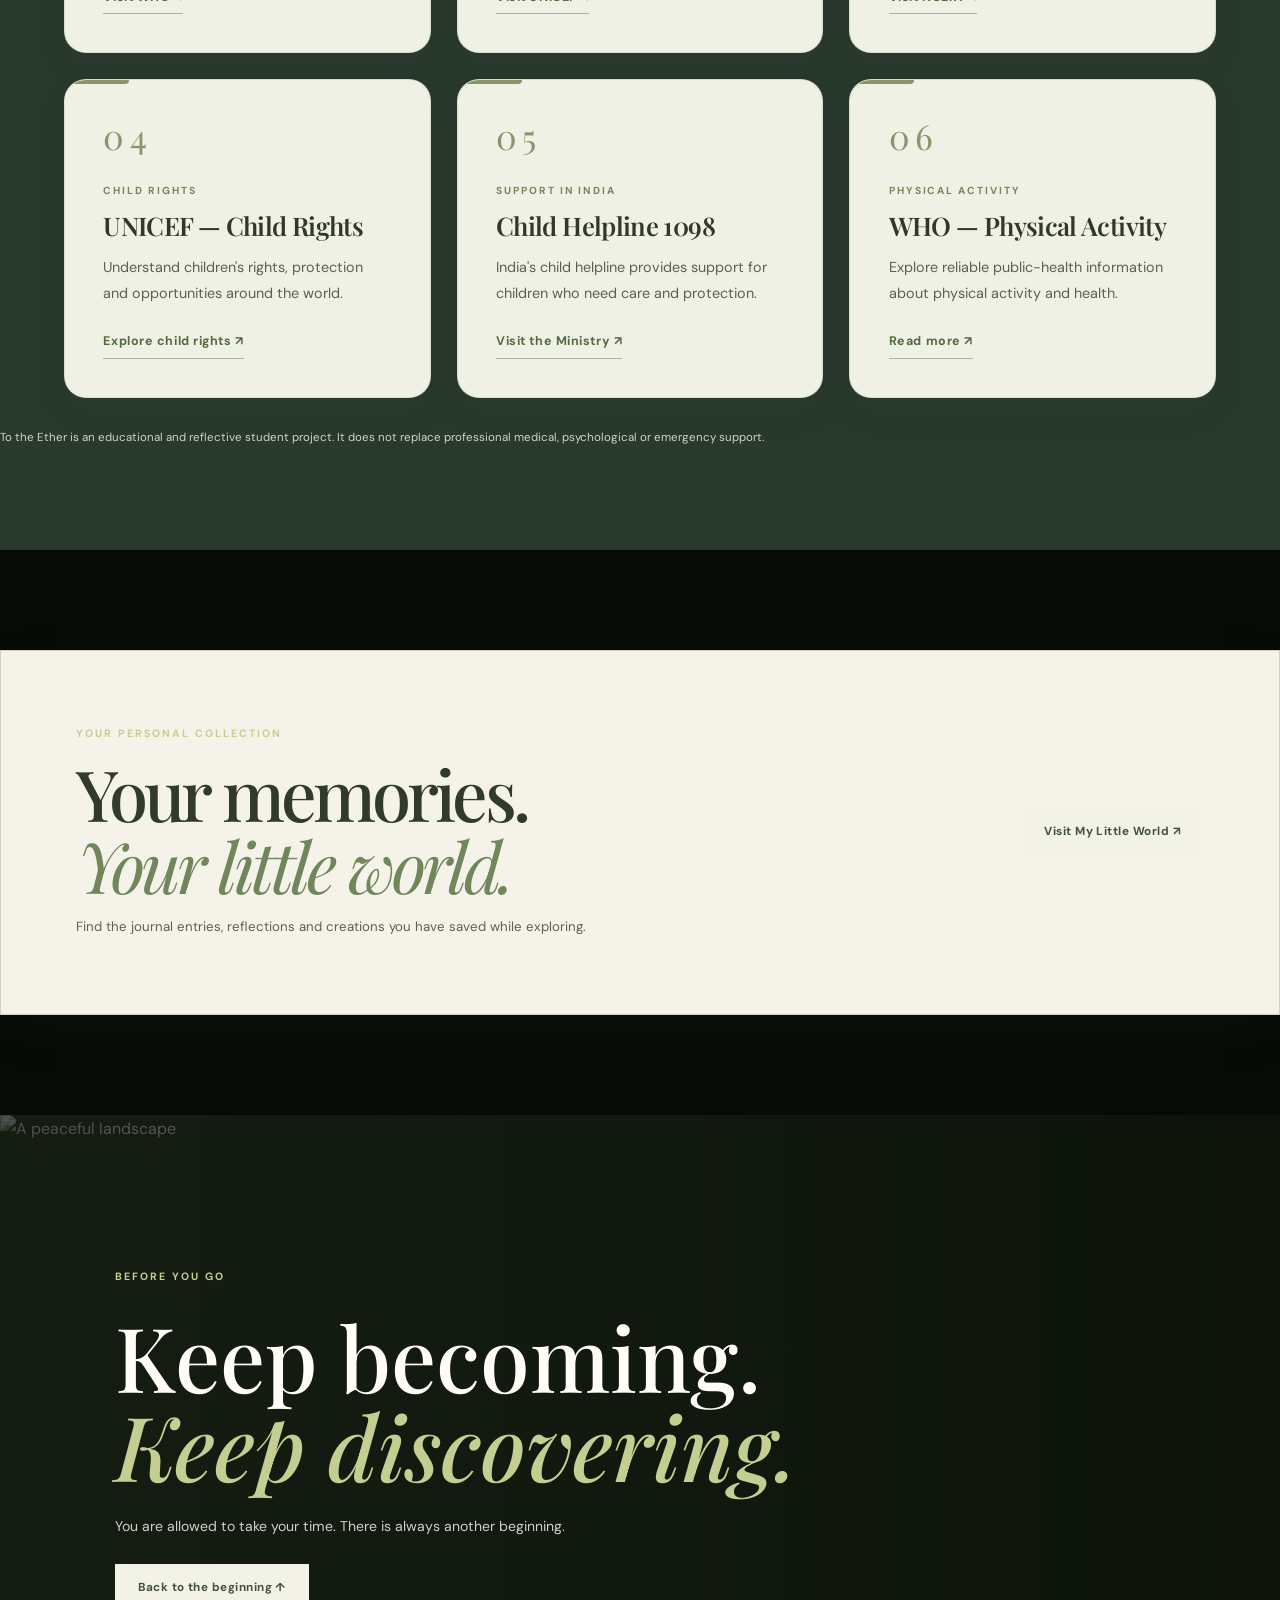
==== commit 3e2b3a88: "Refresh About Us image after replacement" ====
--- a/index.html
+++ b/index.html
@@ -200,7 +200,7 @@
   <section class="about-section" id="about">
 
     <div class="about-image">
-      <img src="https://raw.githubusercontent.com/libamubaraque/mindspace/main/images/a%20place%20to%20belong.jpg?v=401fa4a7" alt="A place to belong">
+      <img src="https://raw.githubusercontent.com/libamubaraque/mindspace/main/images/a%20place%20to%20belong.jpg?v=20261118b" alt="A place to belong">
 
       <div class="about-image-caption">
         <span>BUILT WITH PURPOSE</span>
--- a/style.css
+++ b/style.css
@@ -769,11 +769,14 @@
 }
 
 .about-image img {
+  position: absolute;
+  inset: 0;
   display: block;
   width: 100%;
-  height: auto;
+  height: 100%;
   min-height: 0;
-  object-fit: contain;
+  object-fit: cover;
+  object-position: center;
   filter: saturate(.75);
 }
 
@@ -2013,8 +2016,8 @@
 
   .about-image img {
     width: 100%;
-    height: auto;
-    min-height: 0;
+    height: 100%;
+    object-fit: cover;
   }
 
   .about-content {
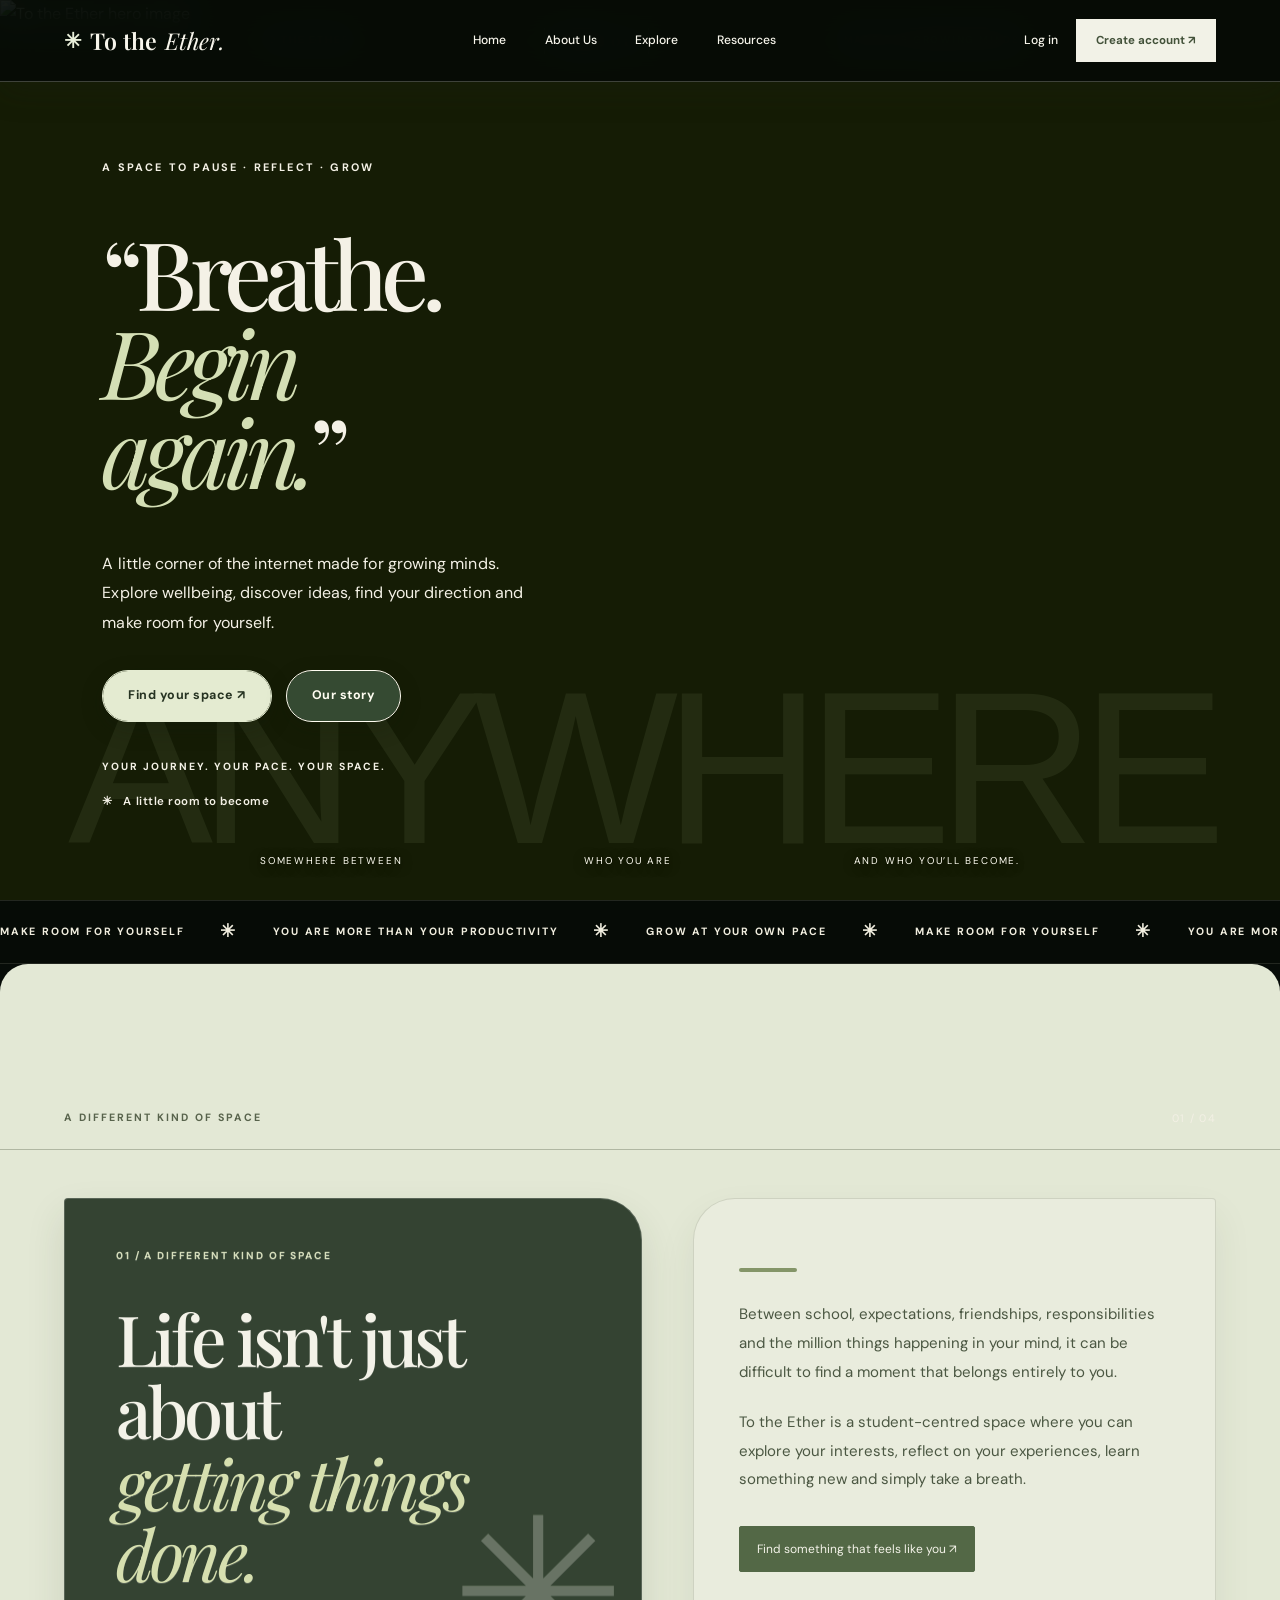
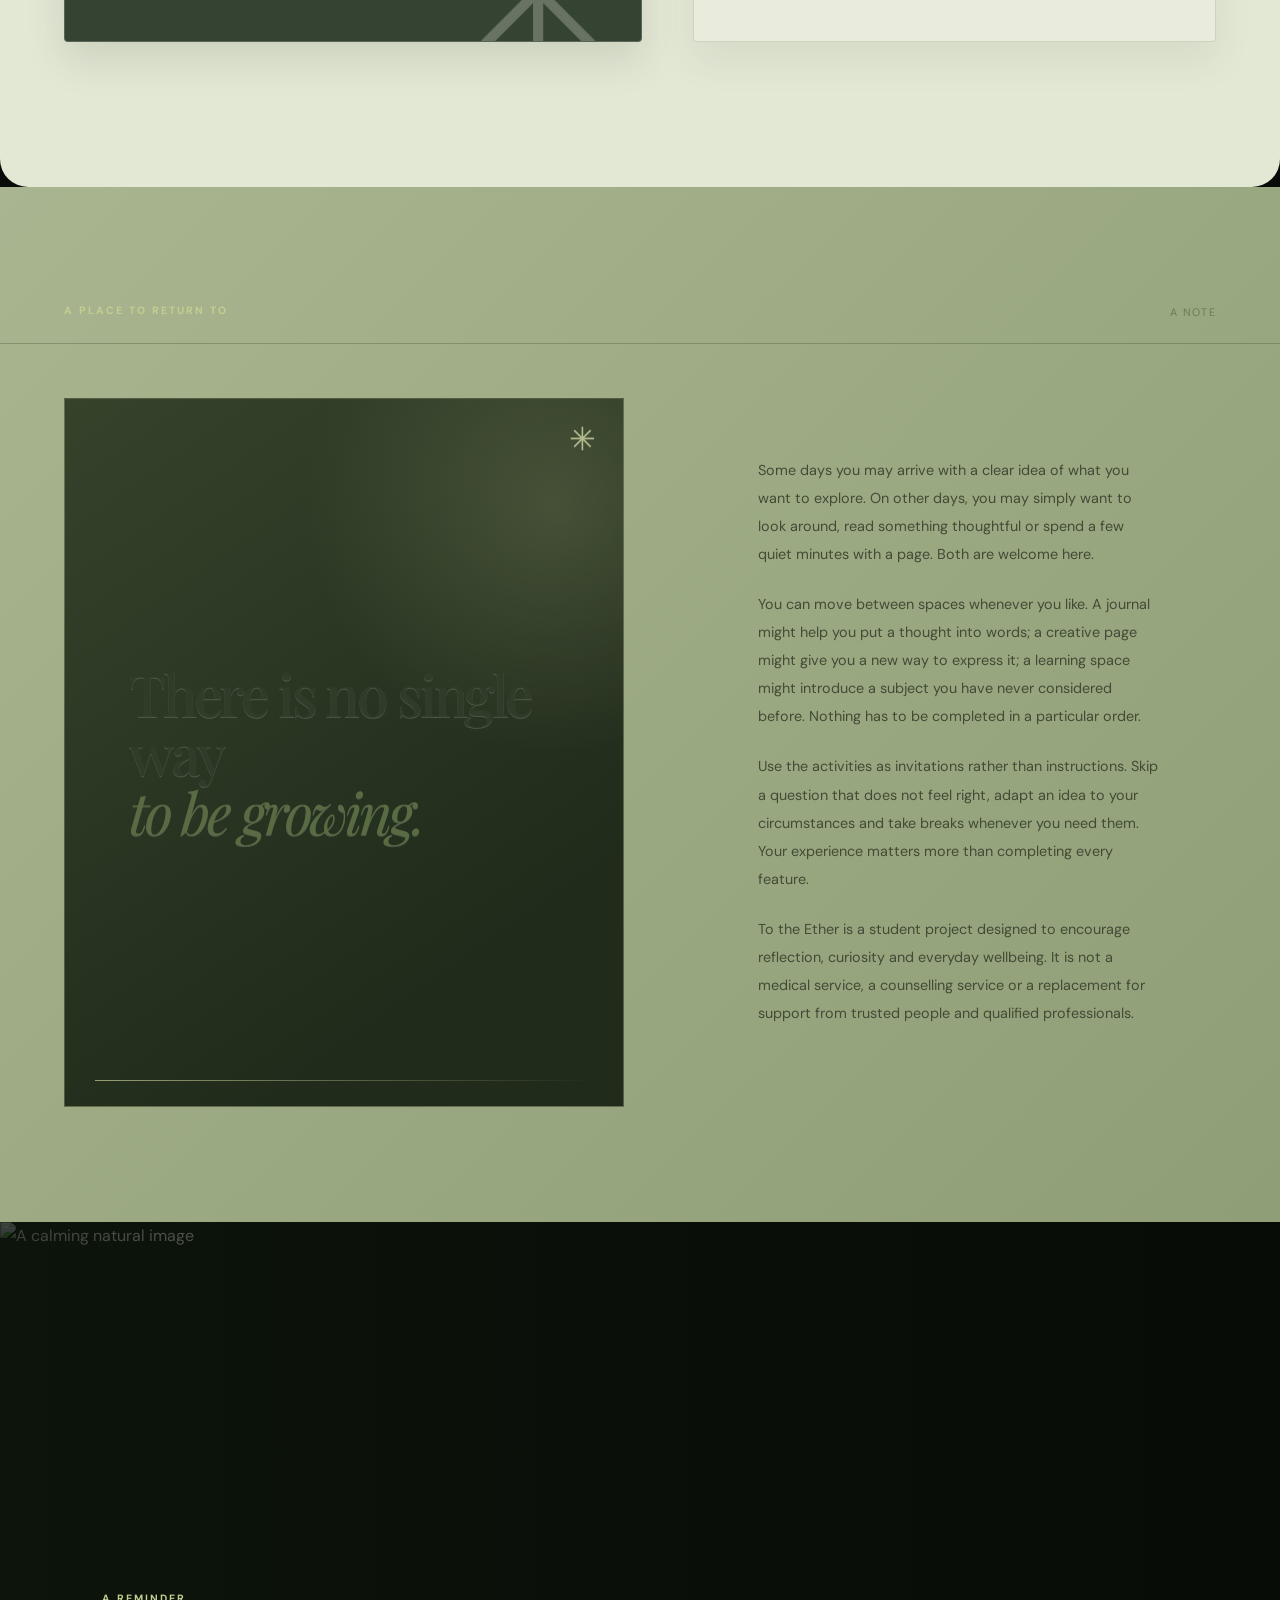
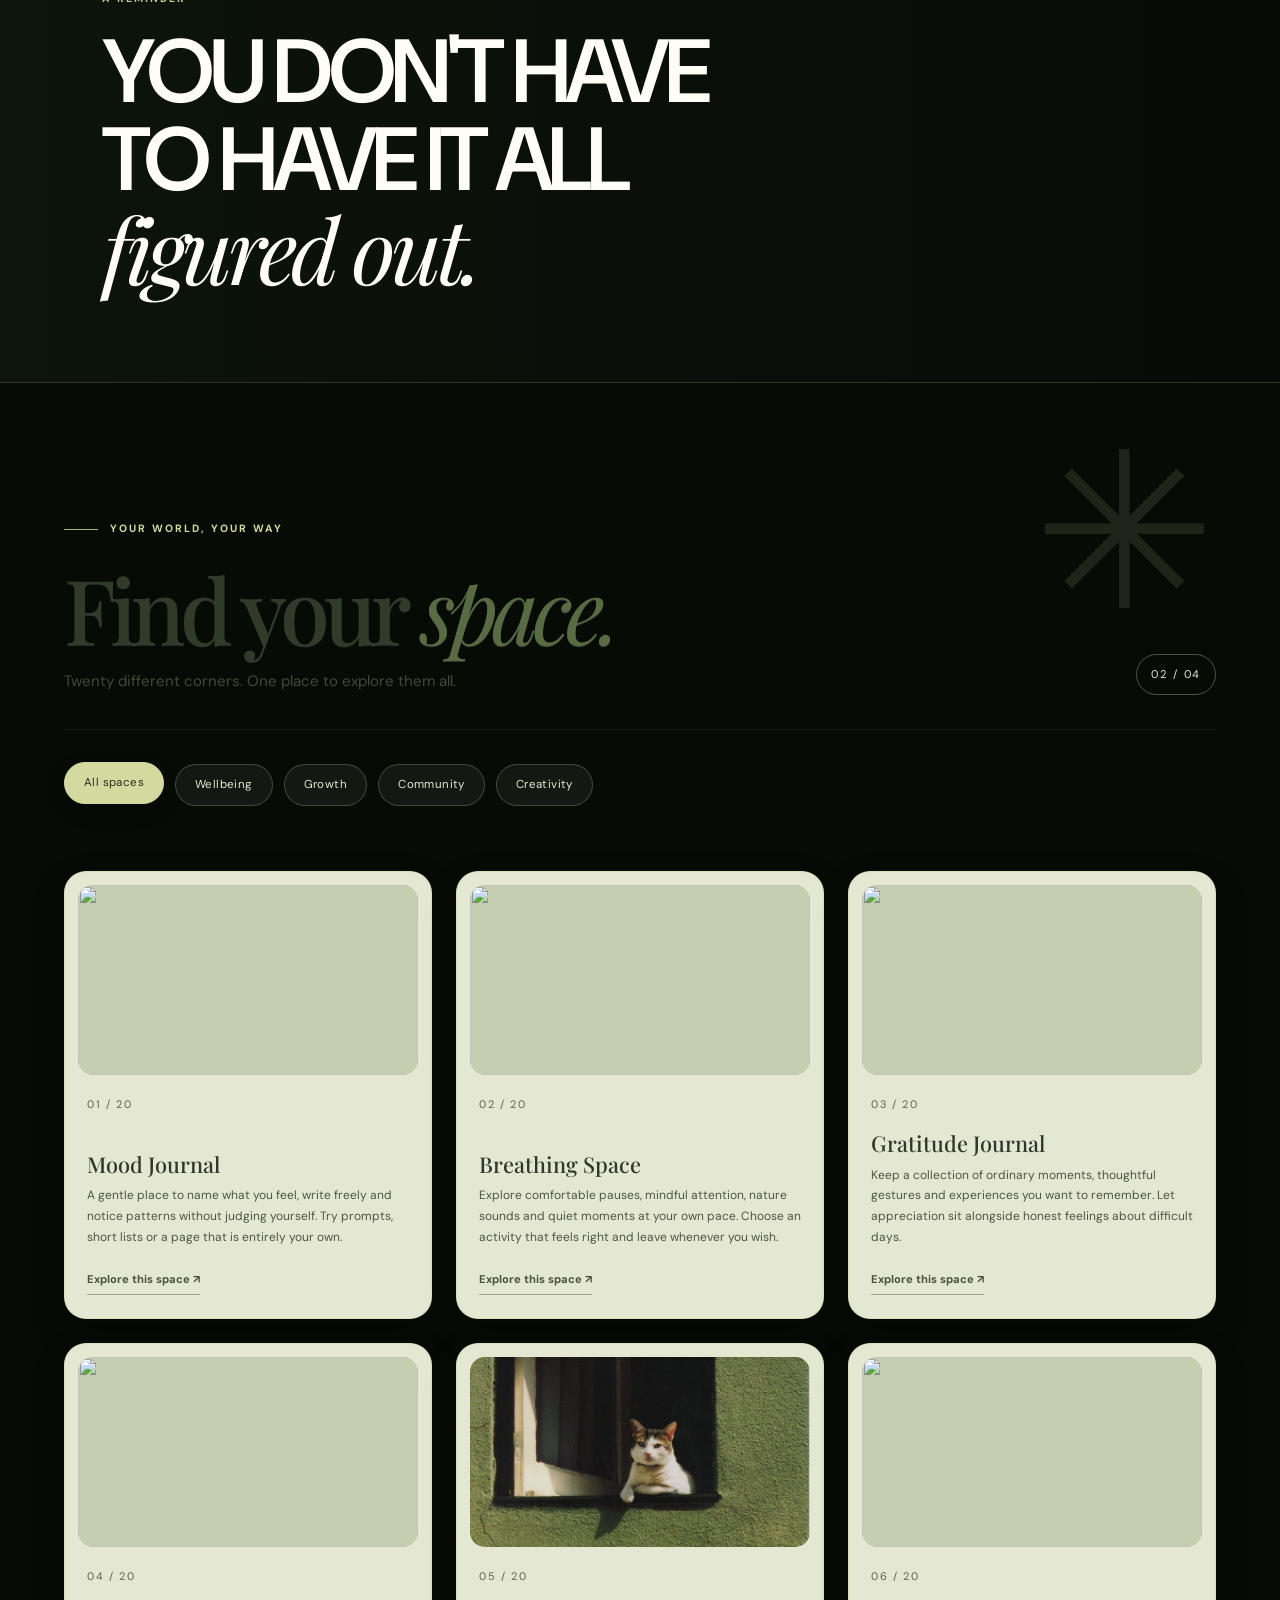
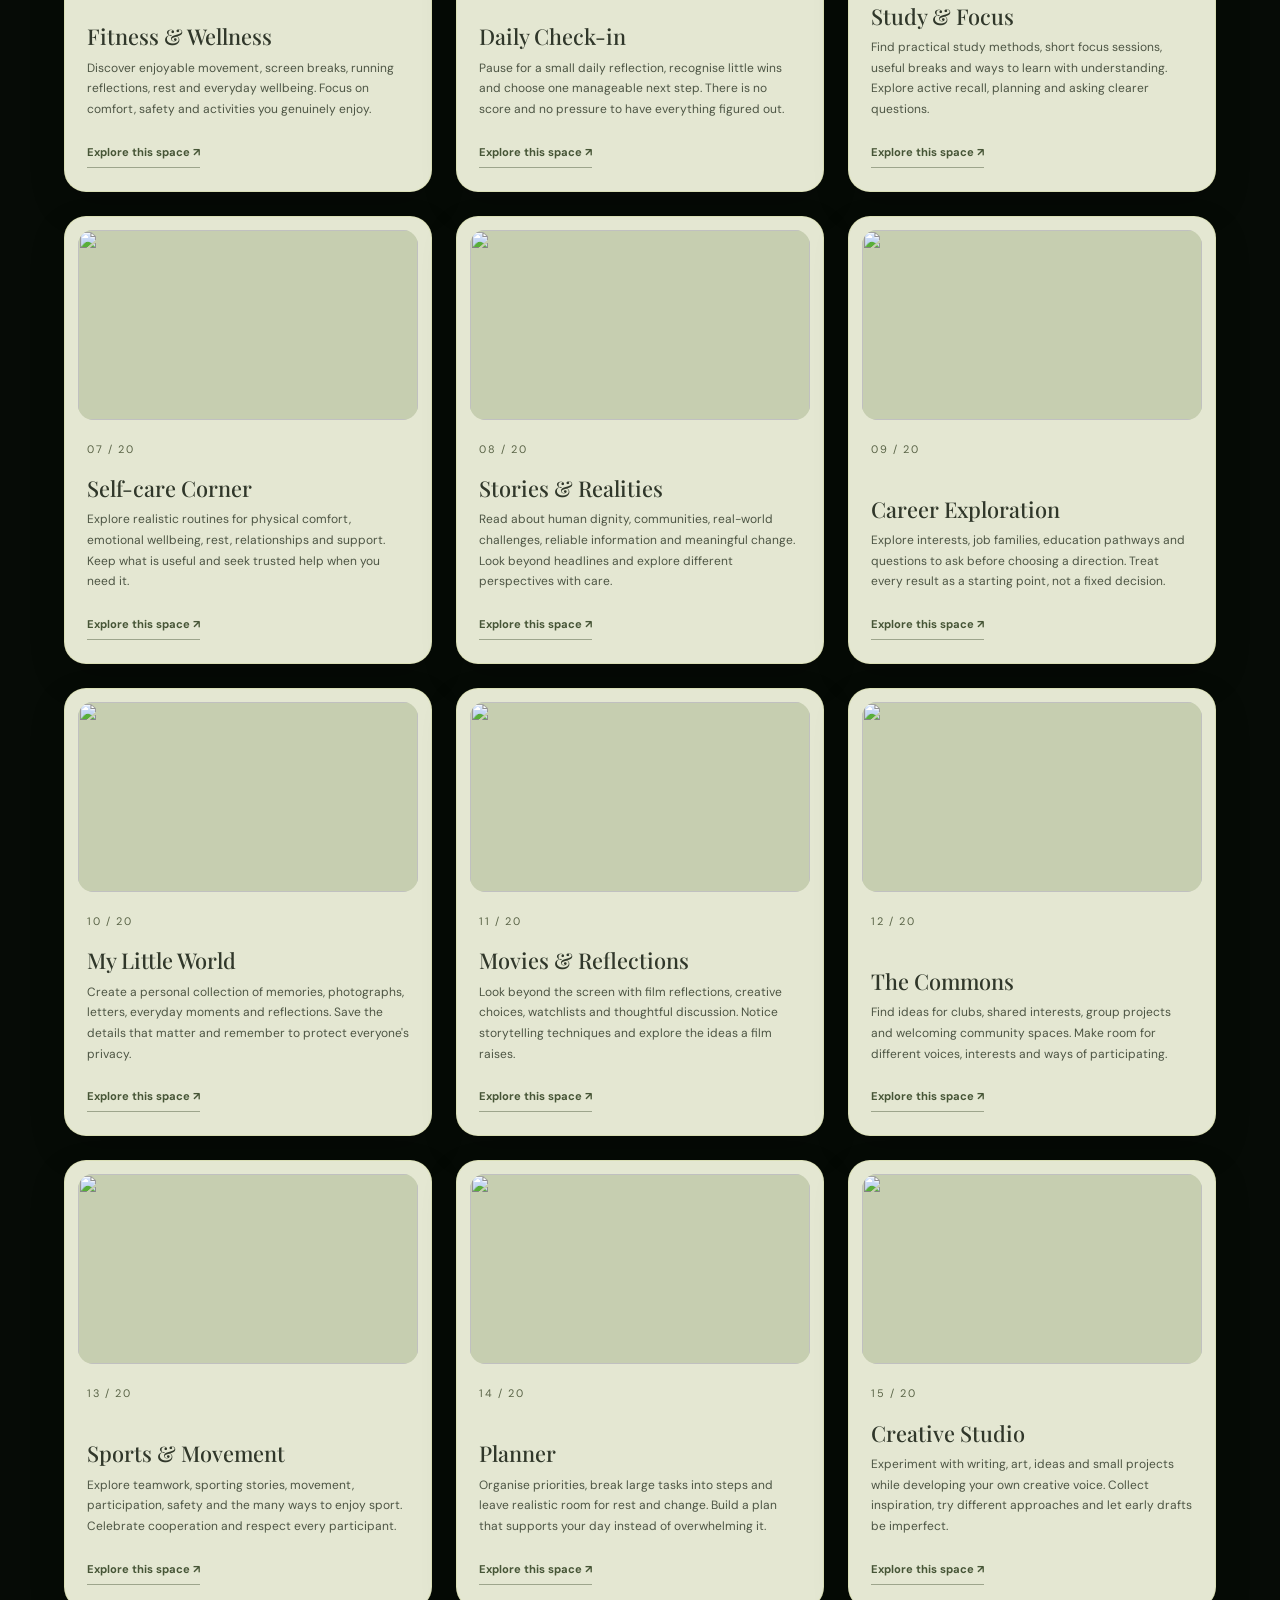
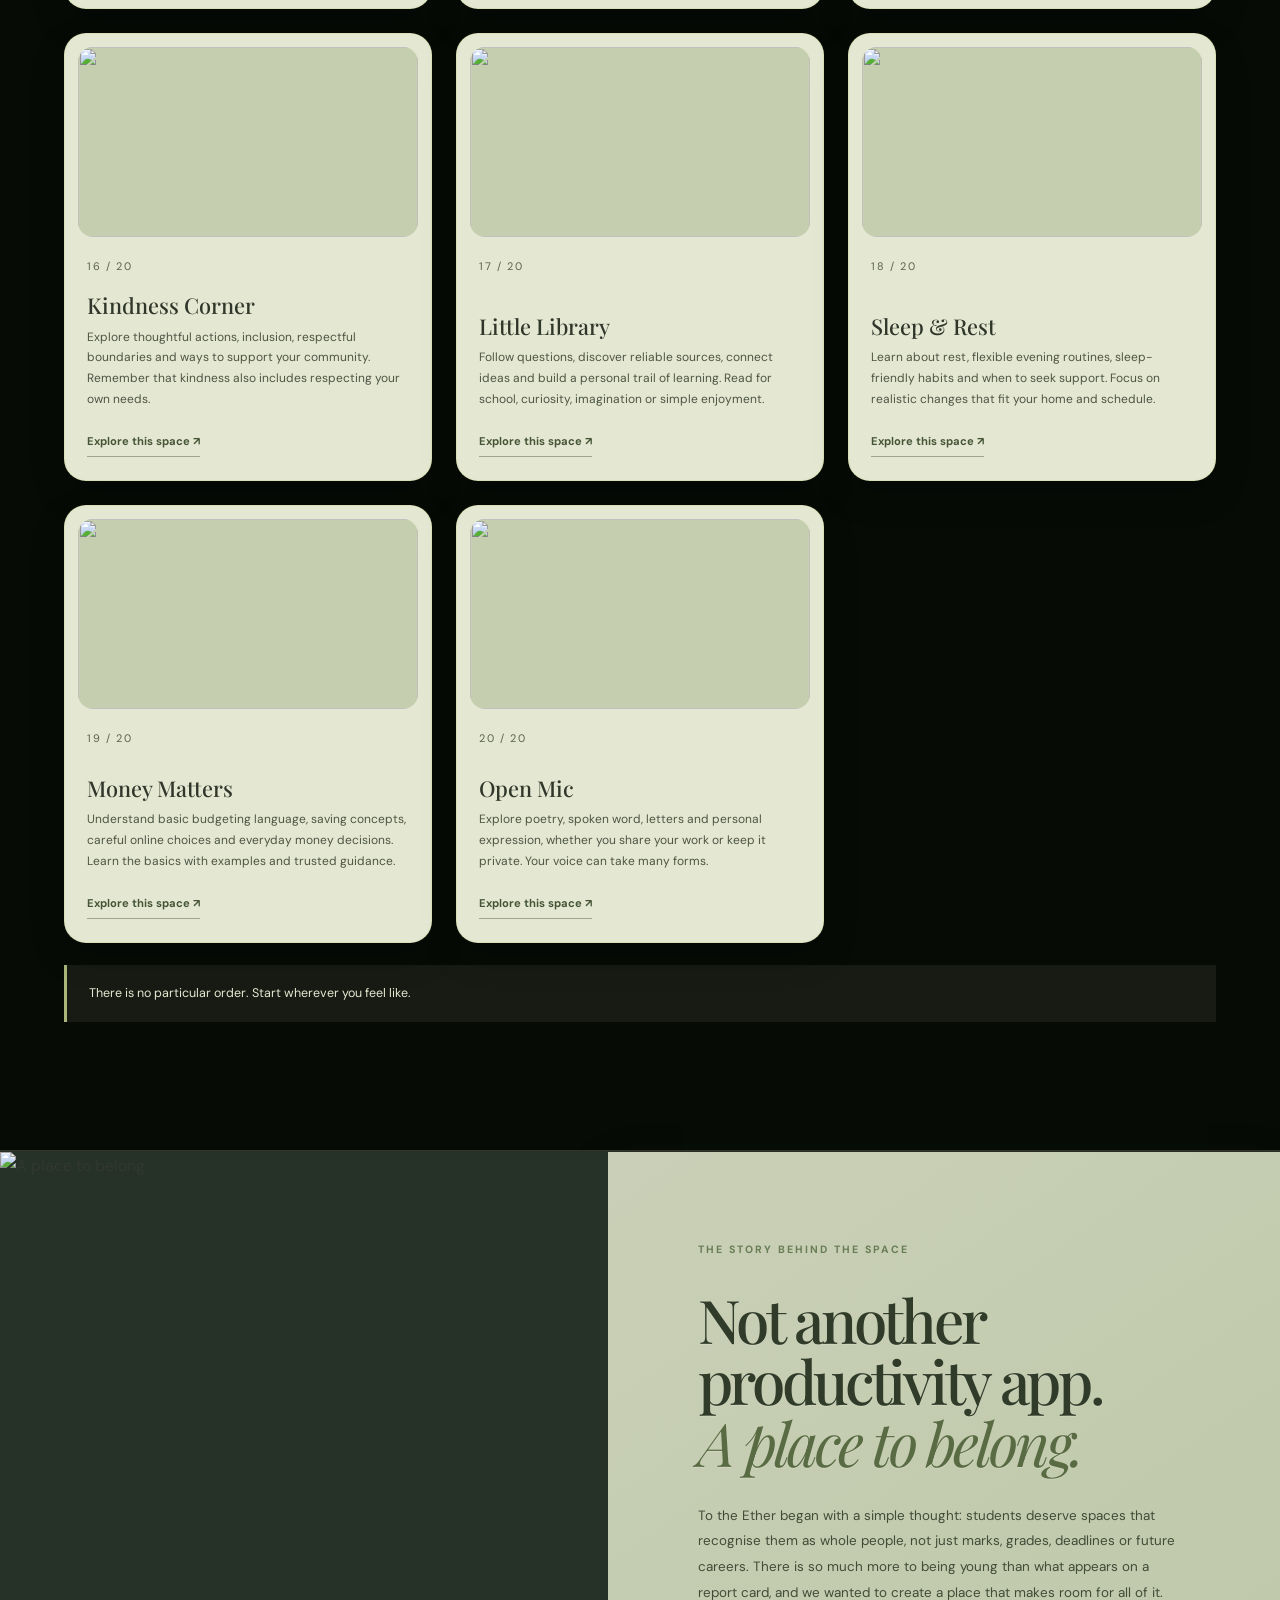
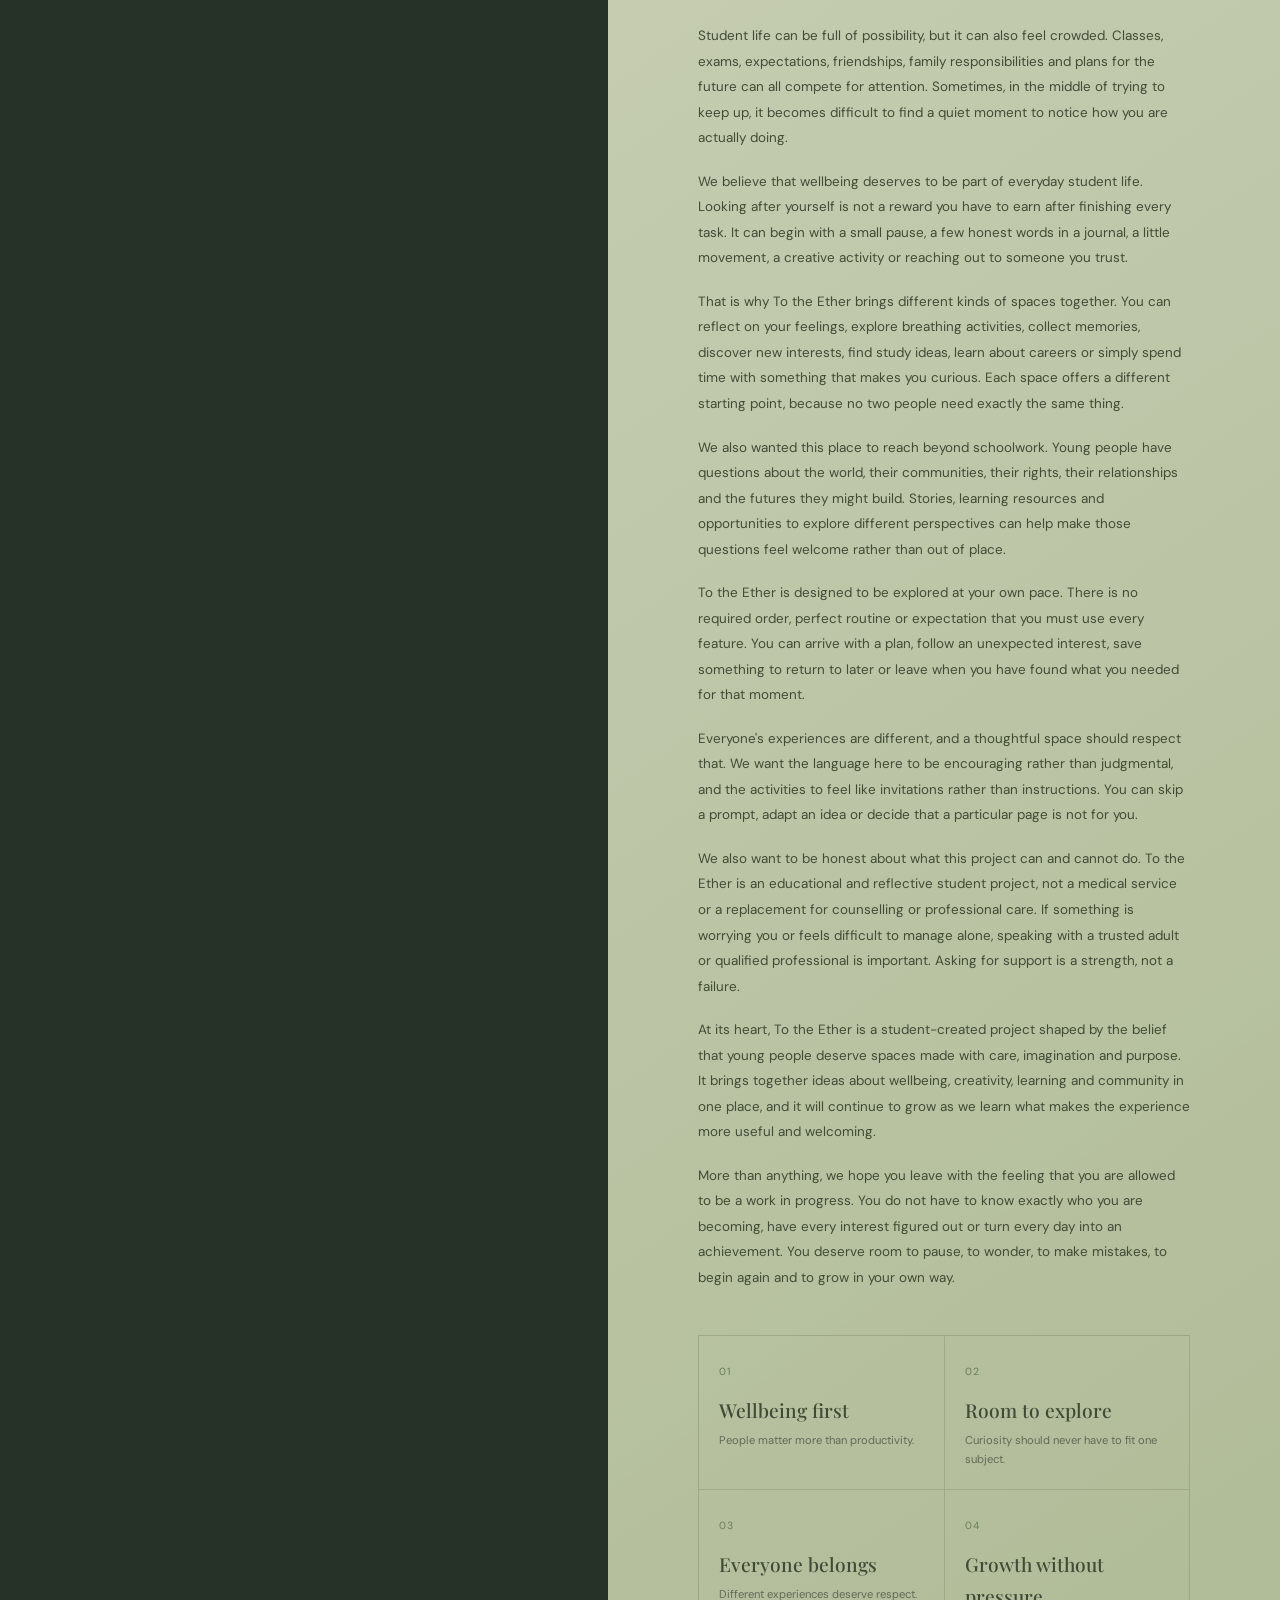
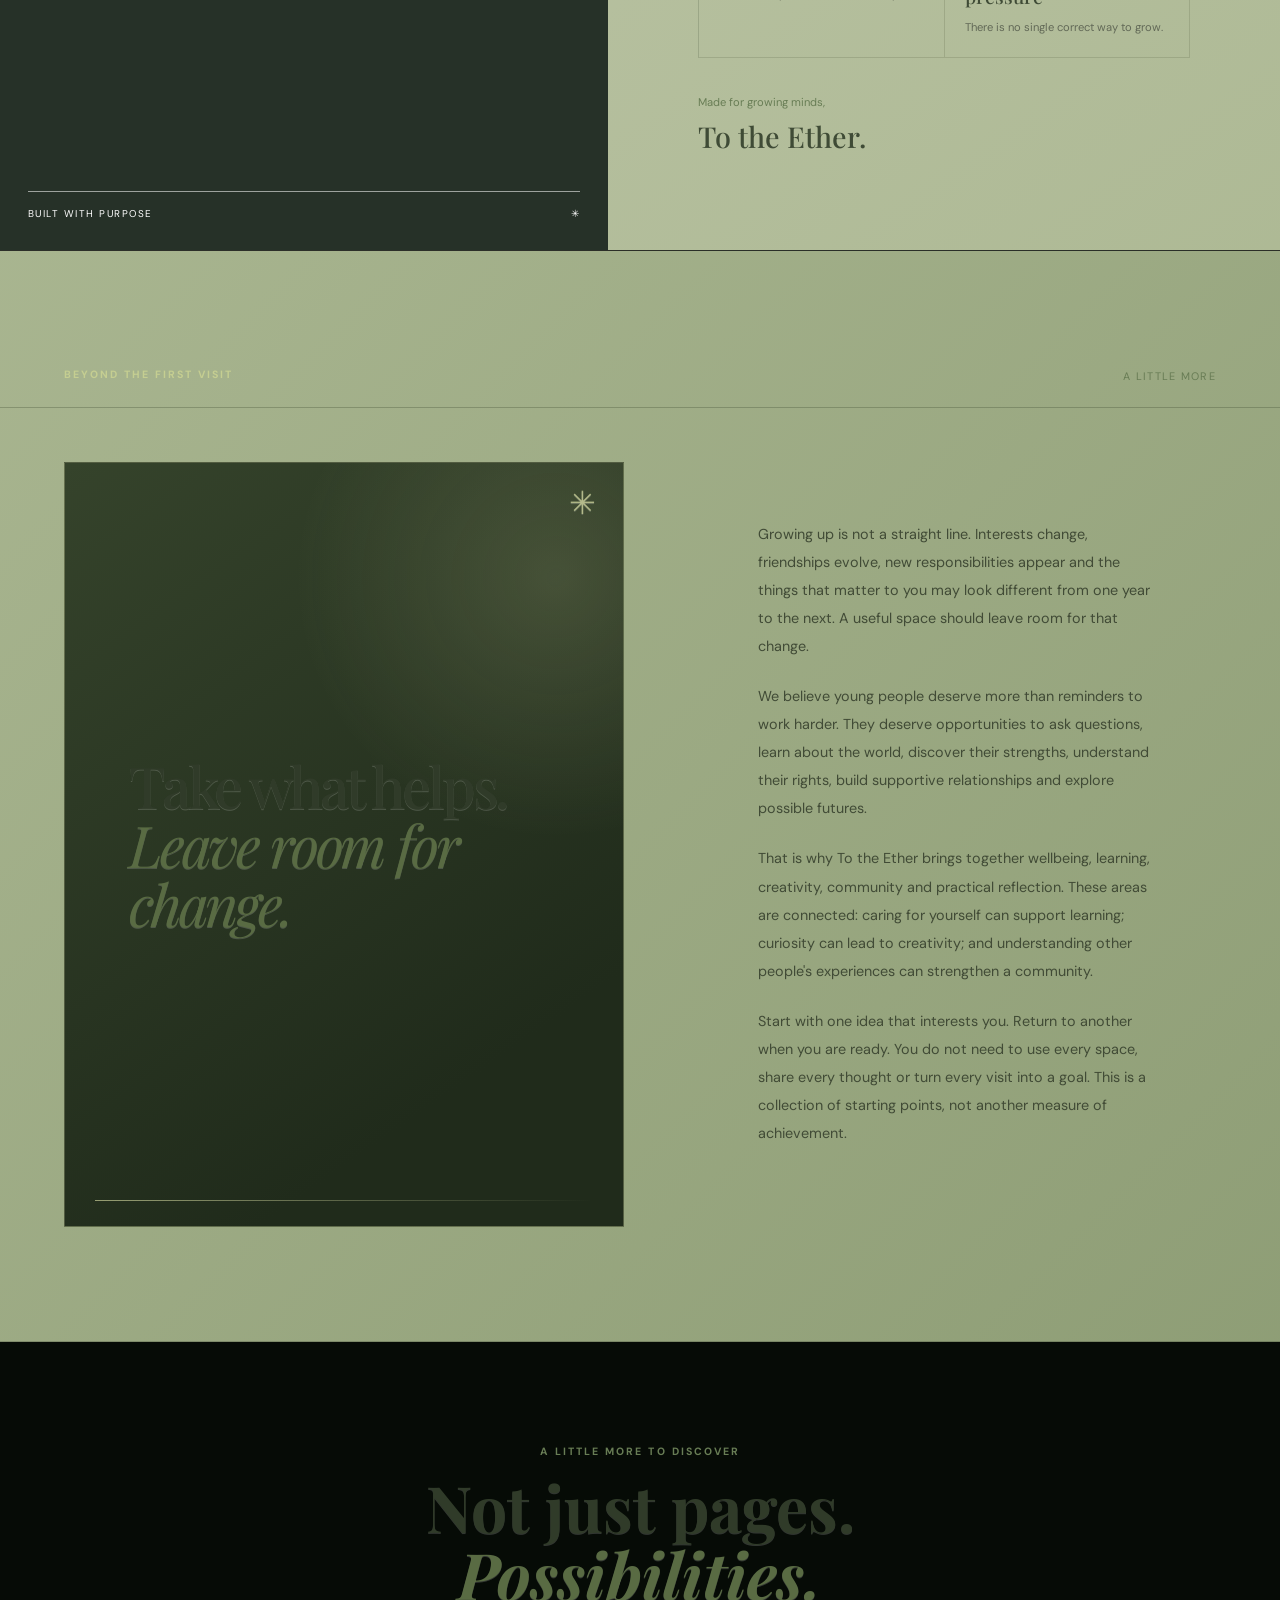
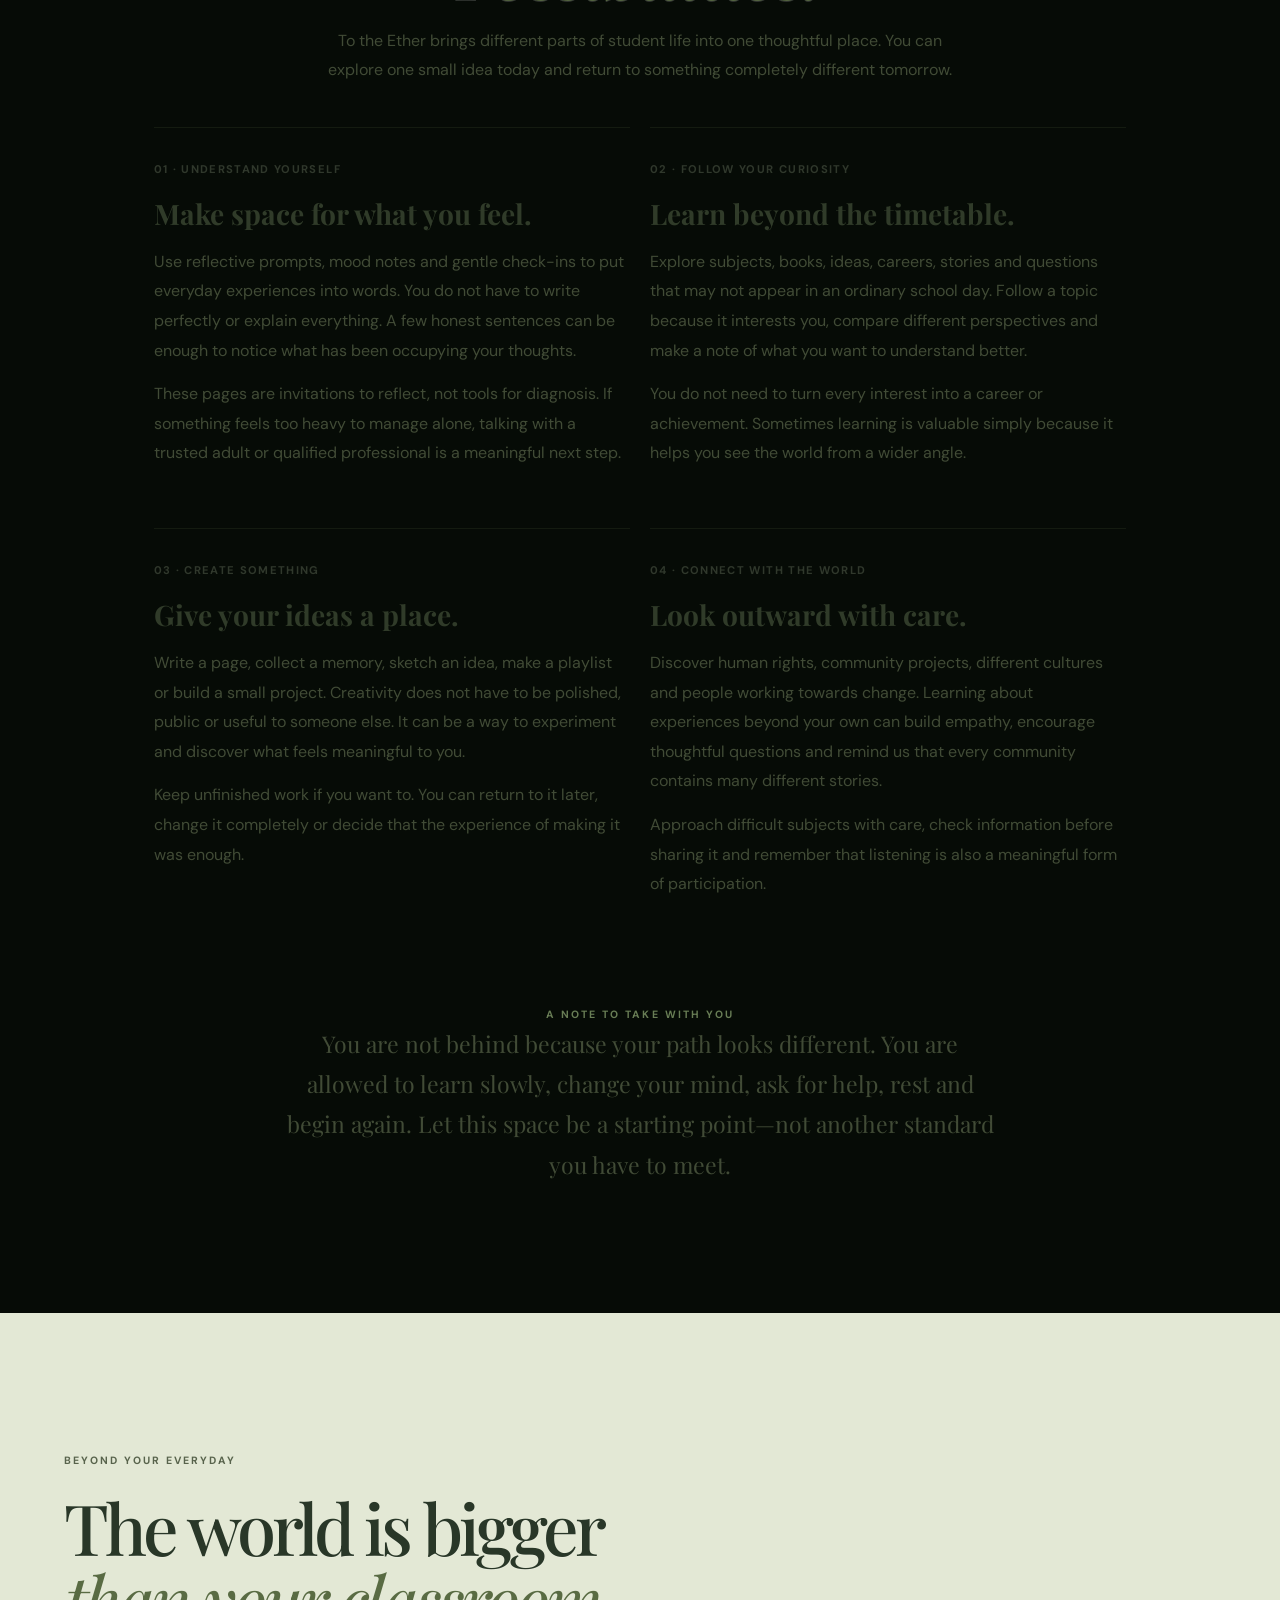
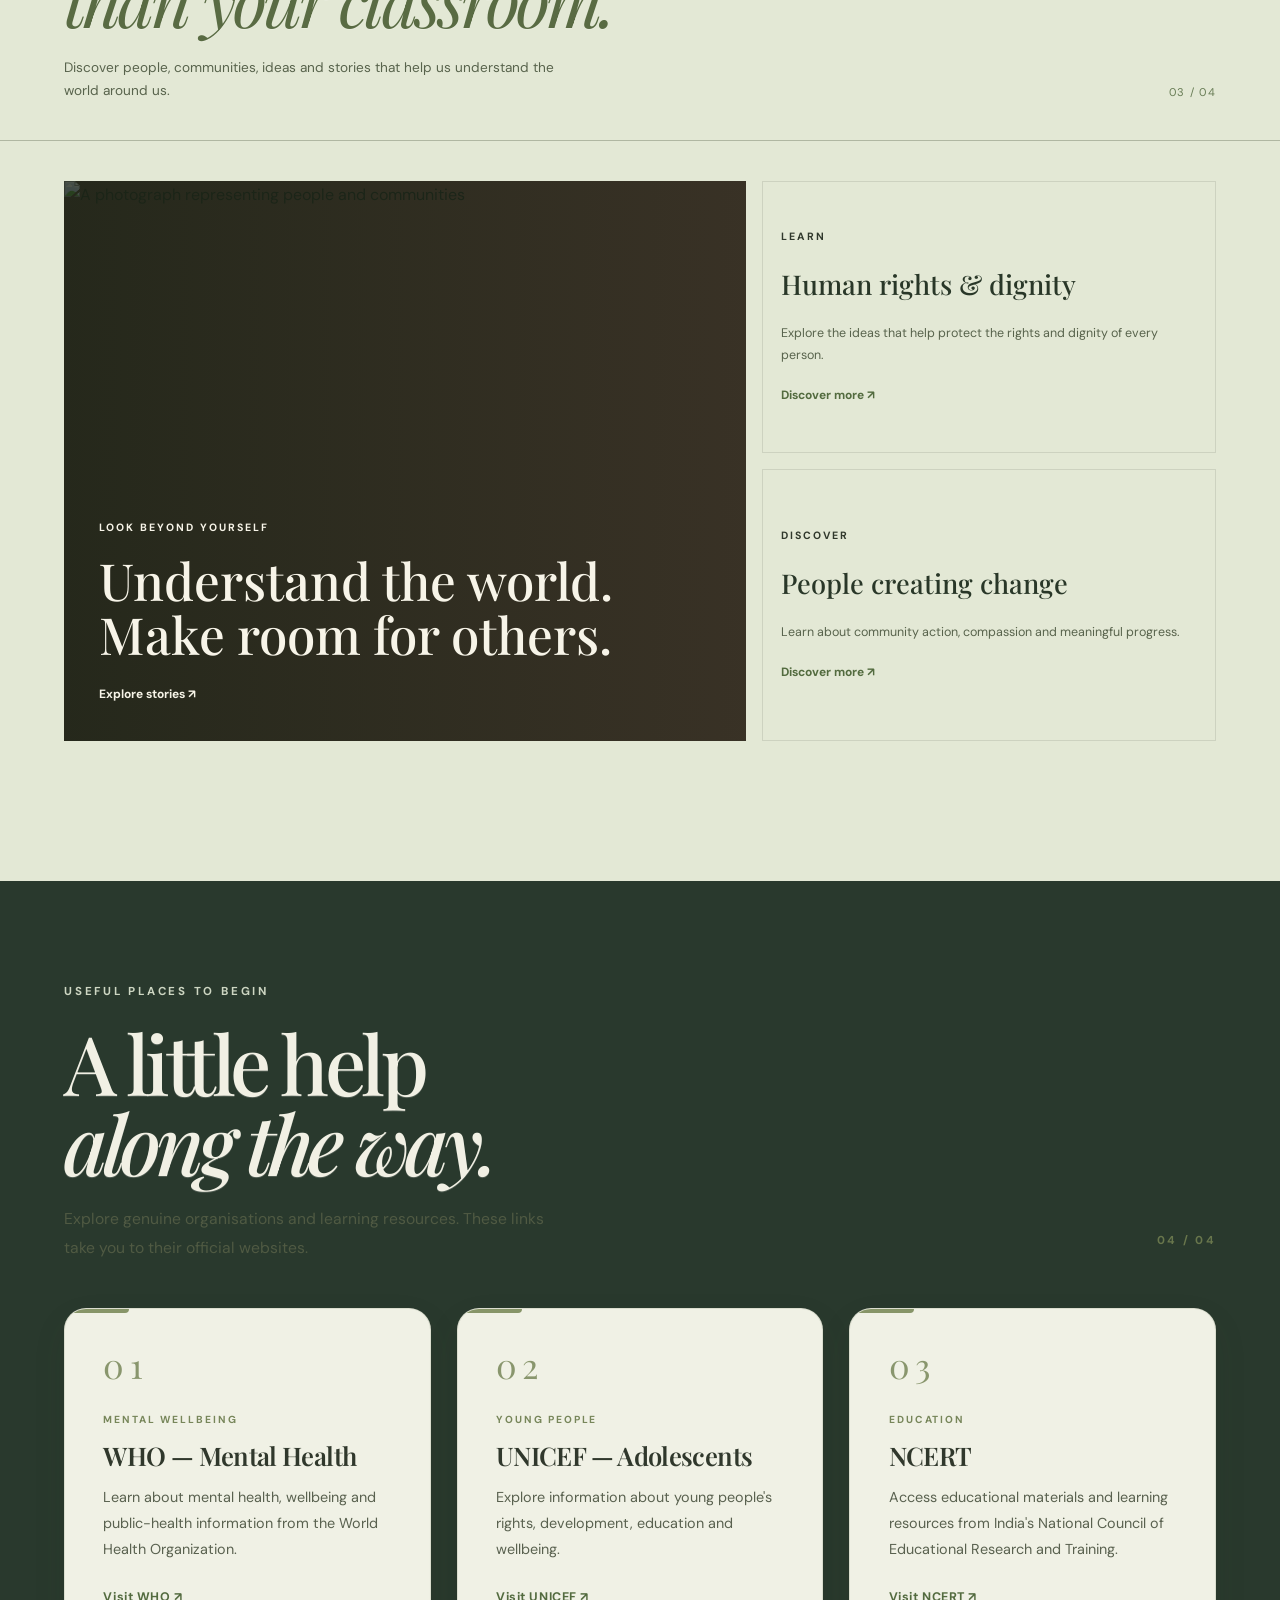
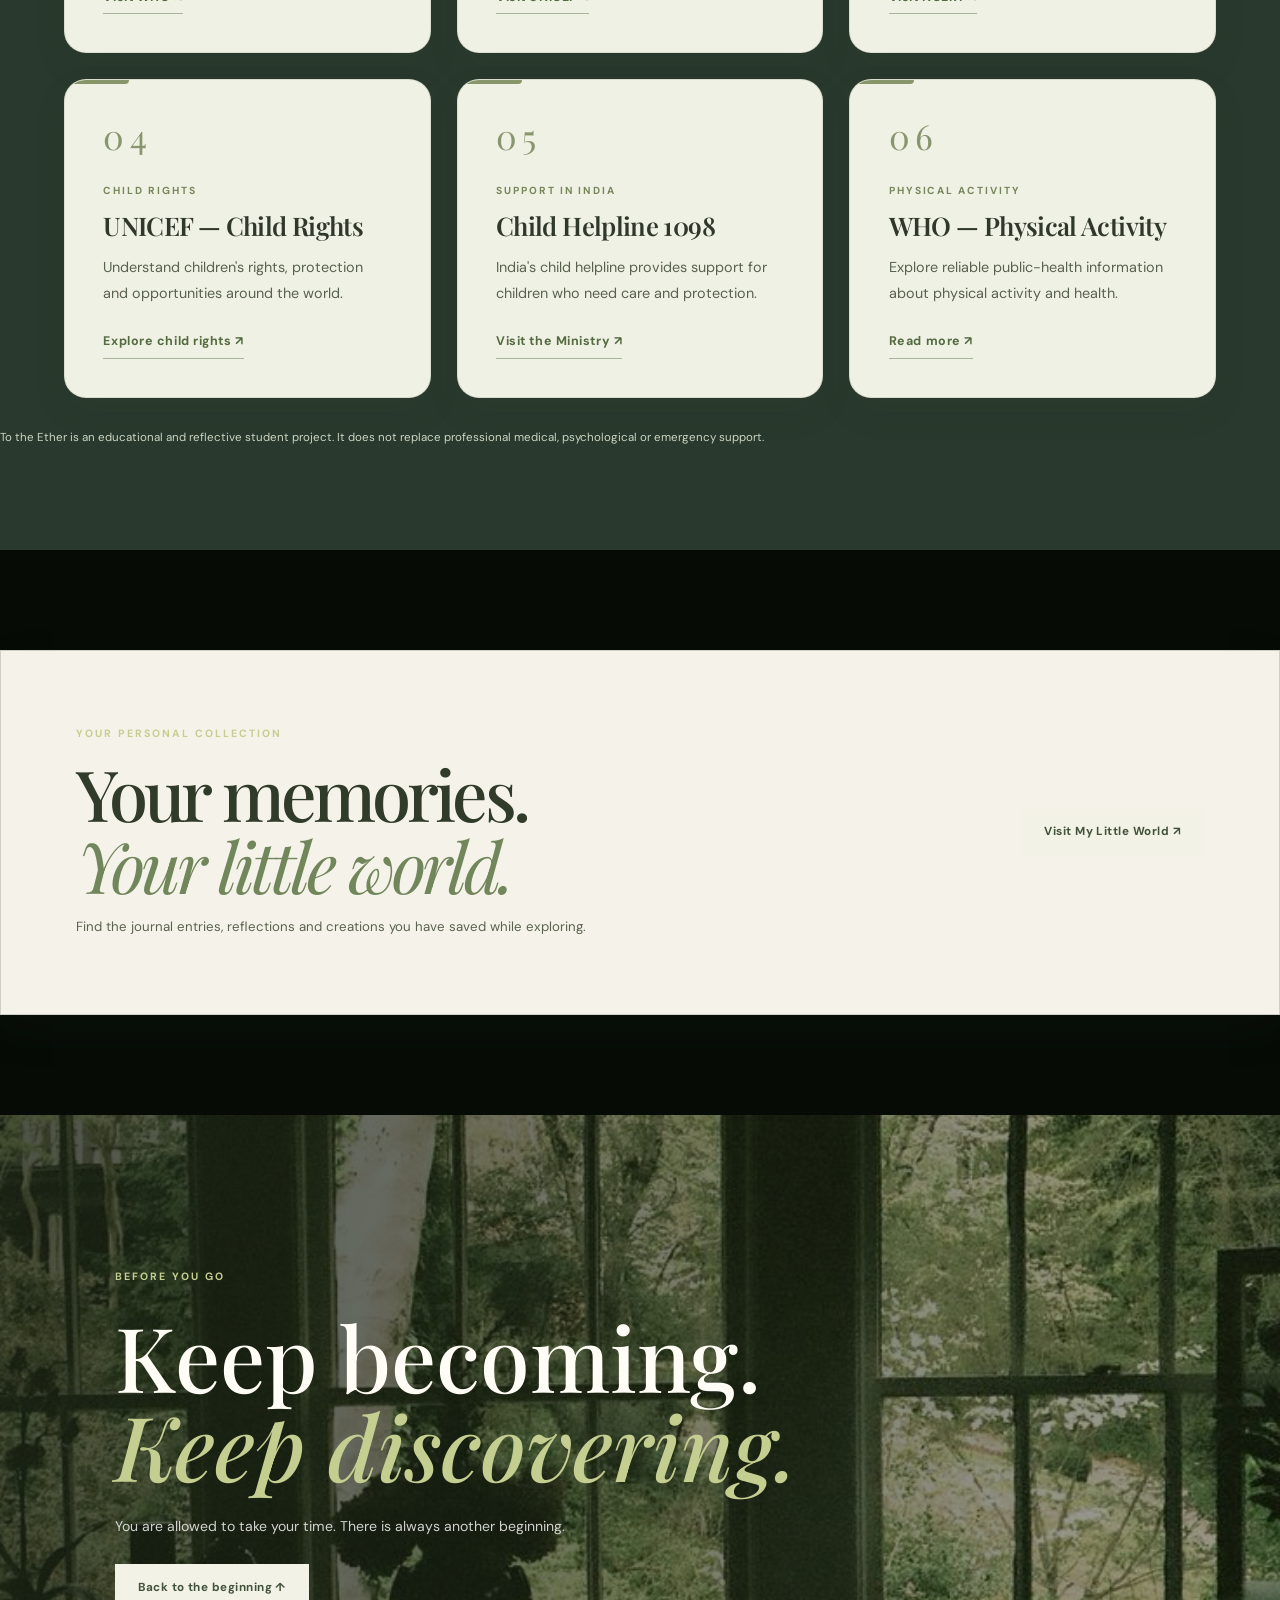
==== commit febeb42e: "Connect Before You Go background image" ====
--- a/index.html
+++ b/index.html
@@ -200,7 +200,7 @@
   <section class="about-section" id="about">
 
     <div class="about-image">
-      <img src="https://raw.githubusercontent.com/libamubaraque/mindspace/main/images/a%20place%20to%20belong.jpg?v=20261118b" alt="A place to belong">
+      <img src="https://raw.githubusercontent.com/libamubaraque/mindspace/main/images/a%20place%20to%20belong.jpg?v=6af032ee" alt="A place to belong">
 
       <div class="about-image-caption">
         <span>BUILT WITH PURPOSE</span>
@@ -508,7 +508,7 @@
 
   <!-- FINAL MESSAGE -->
   <section class="closing-section">
-    <img src="images/closing.jpg" alt="A peaceful landscape">
+    <img src="images/before-you-go.jpg" alt="A peaceful landscape">
     <div class="closing-overlay"></div>
 
     <div class="closing-content">
